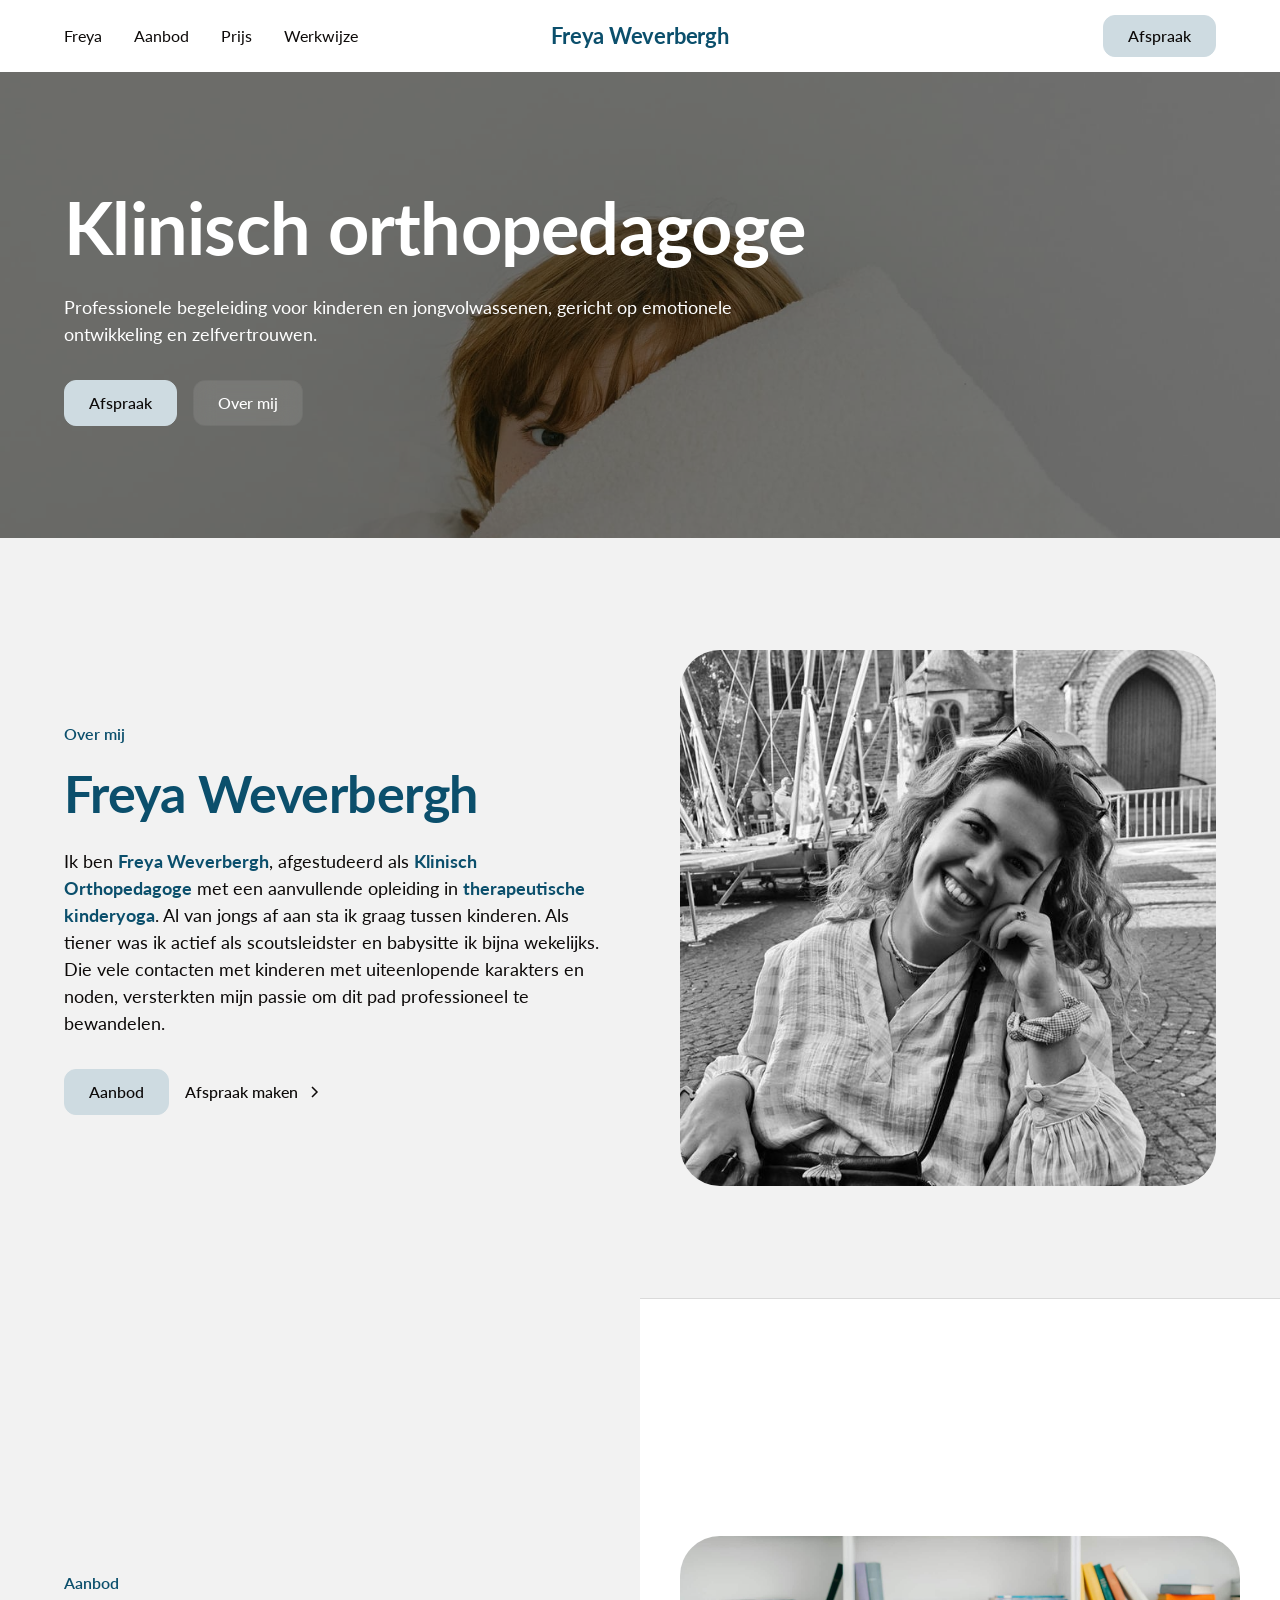
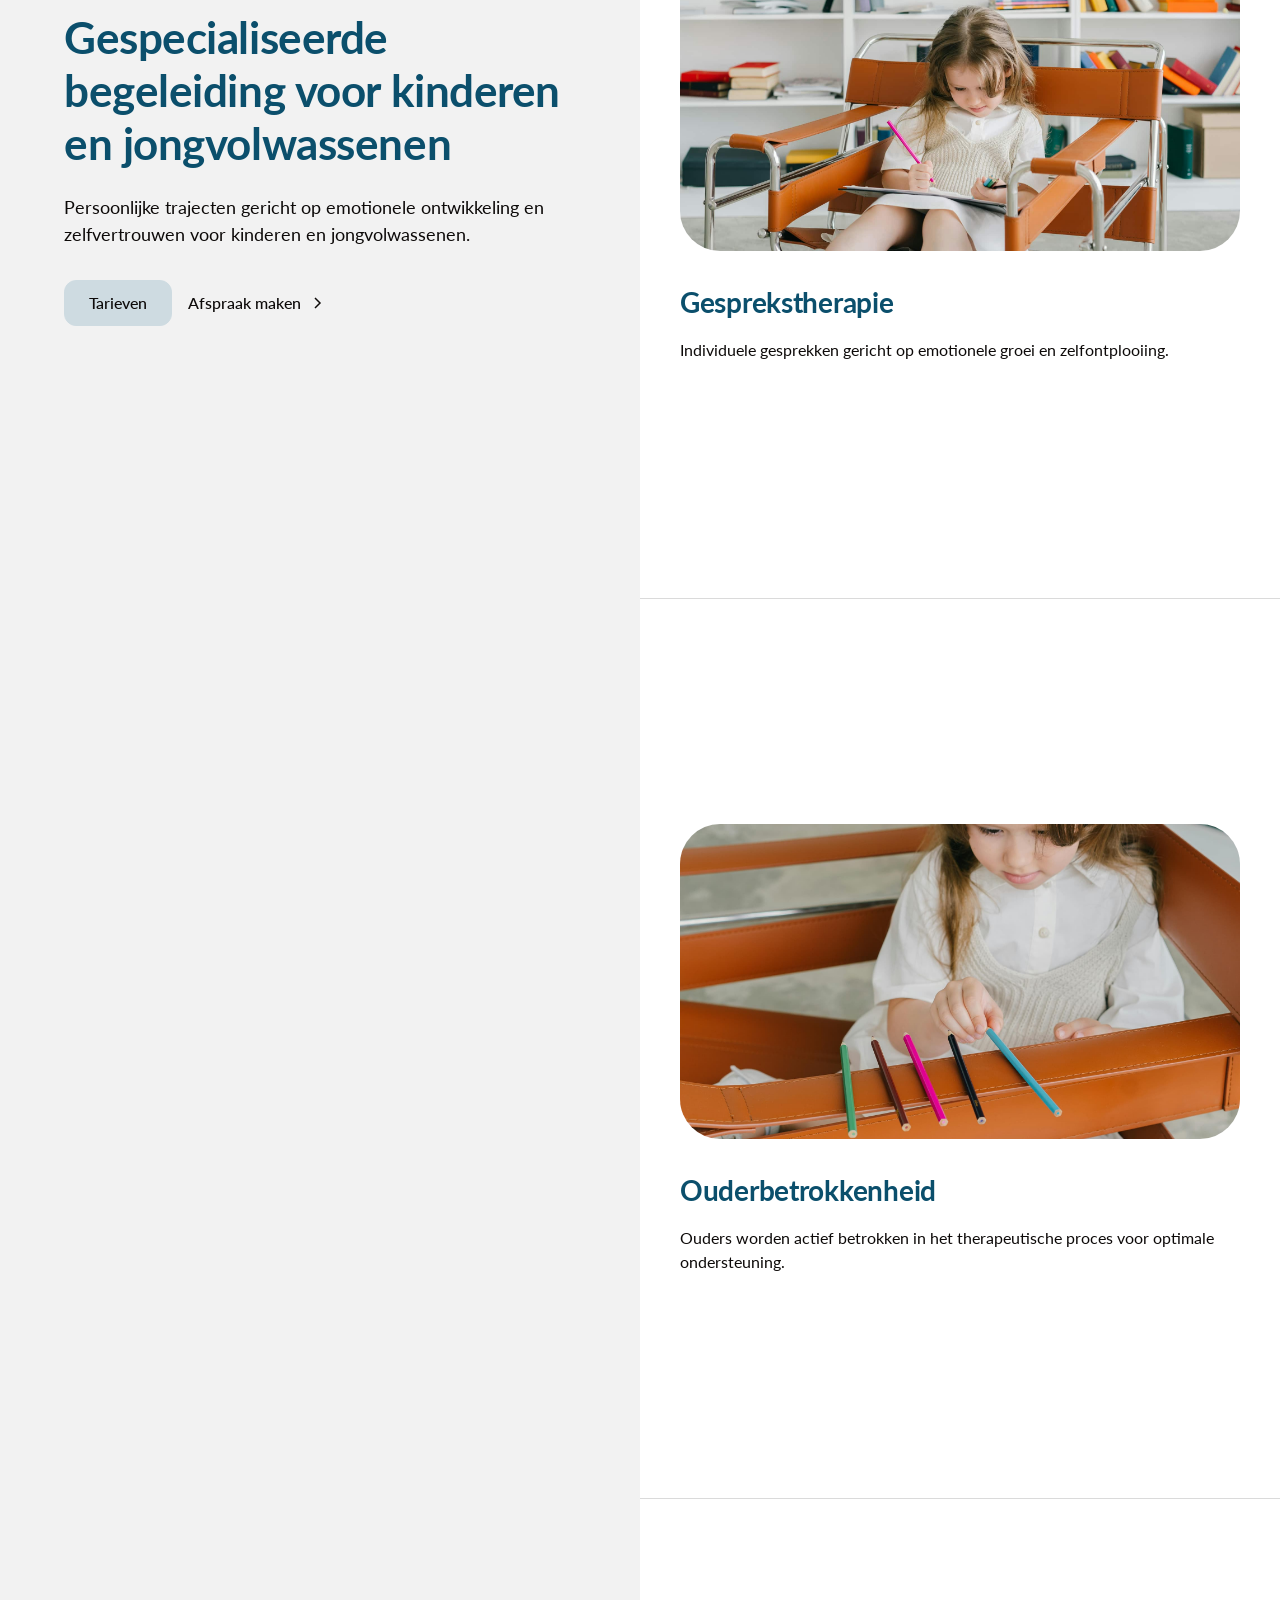
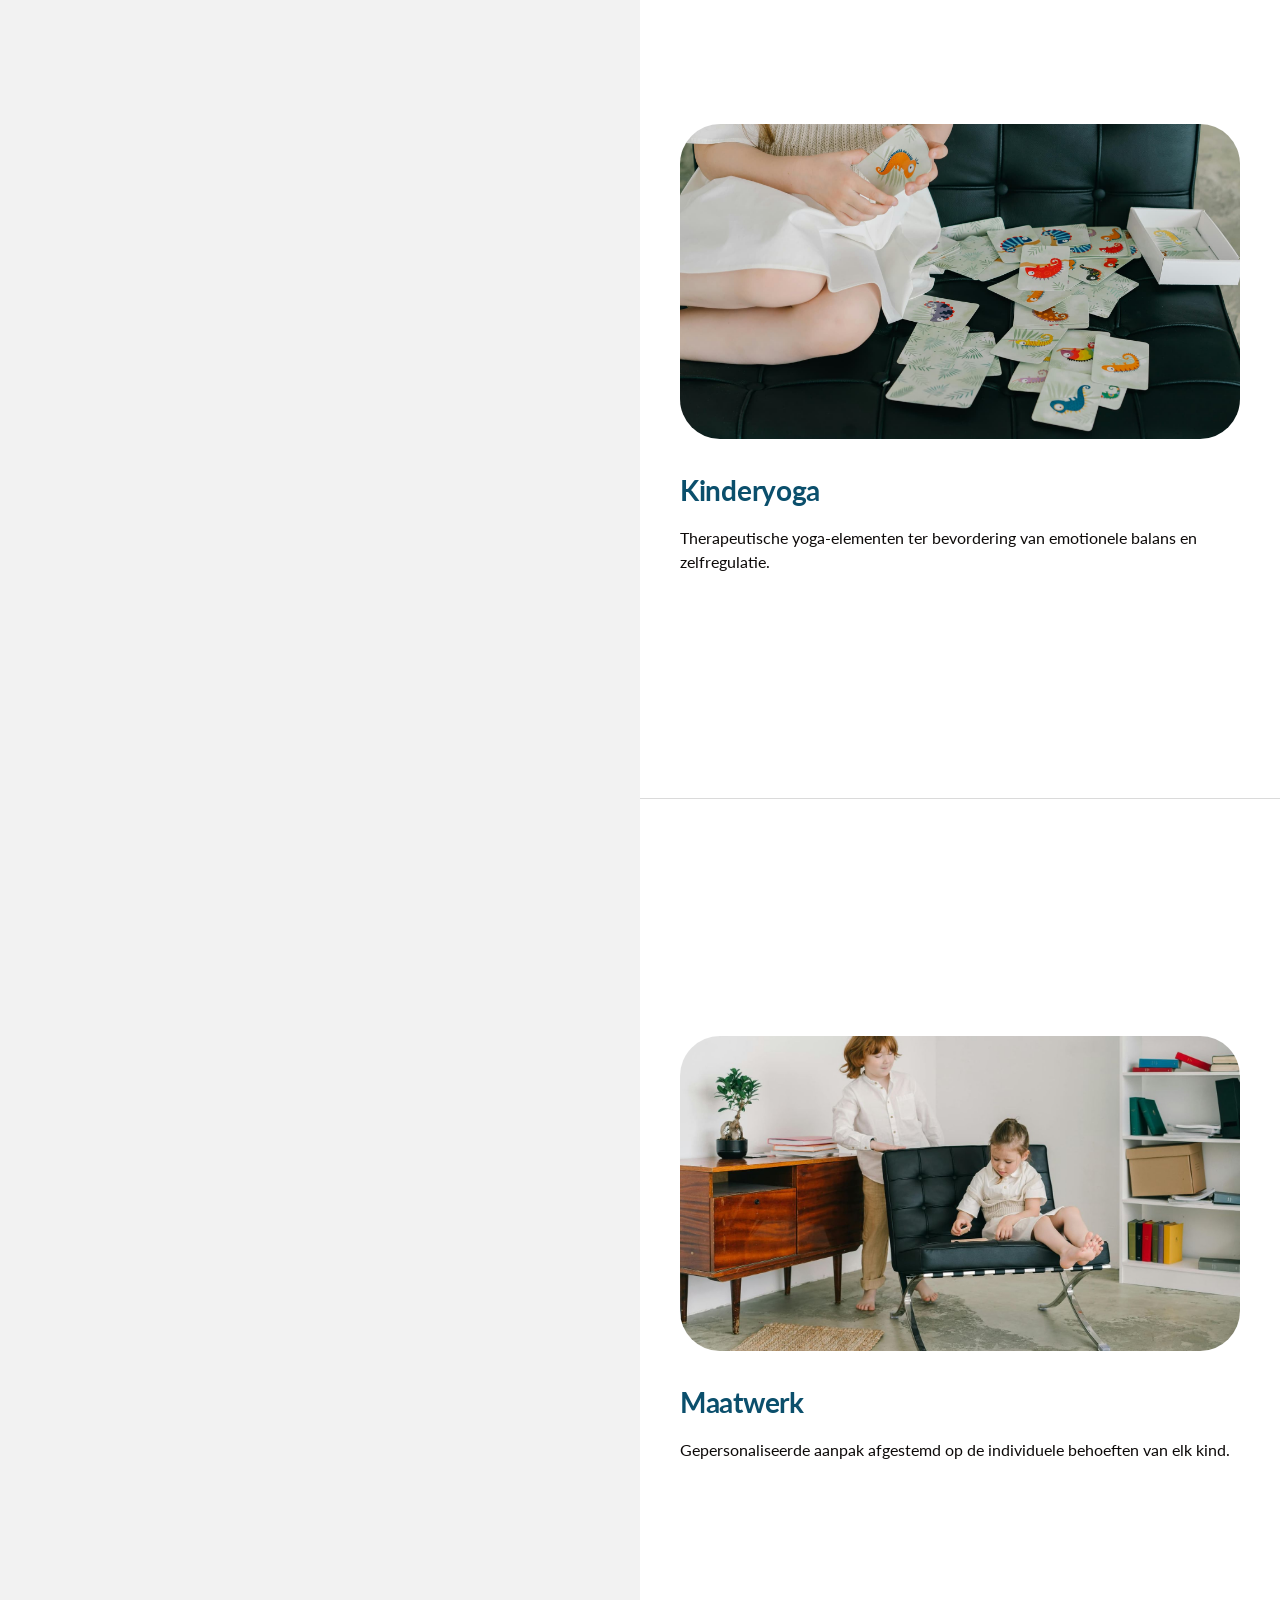
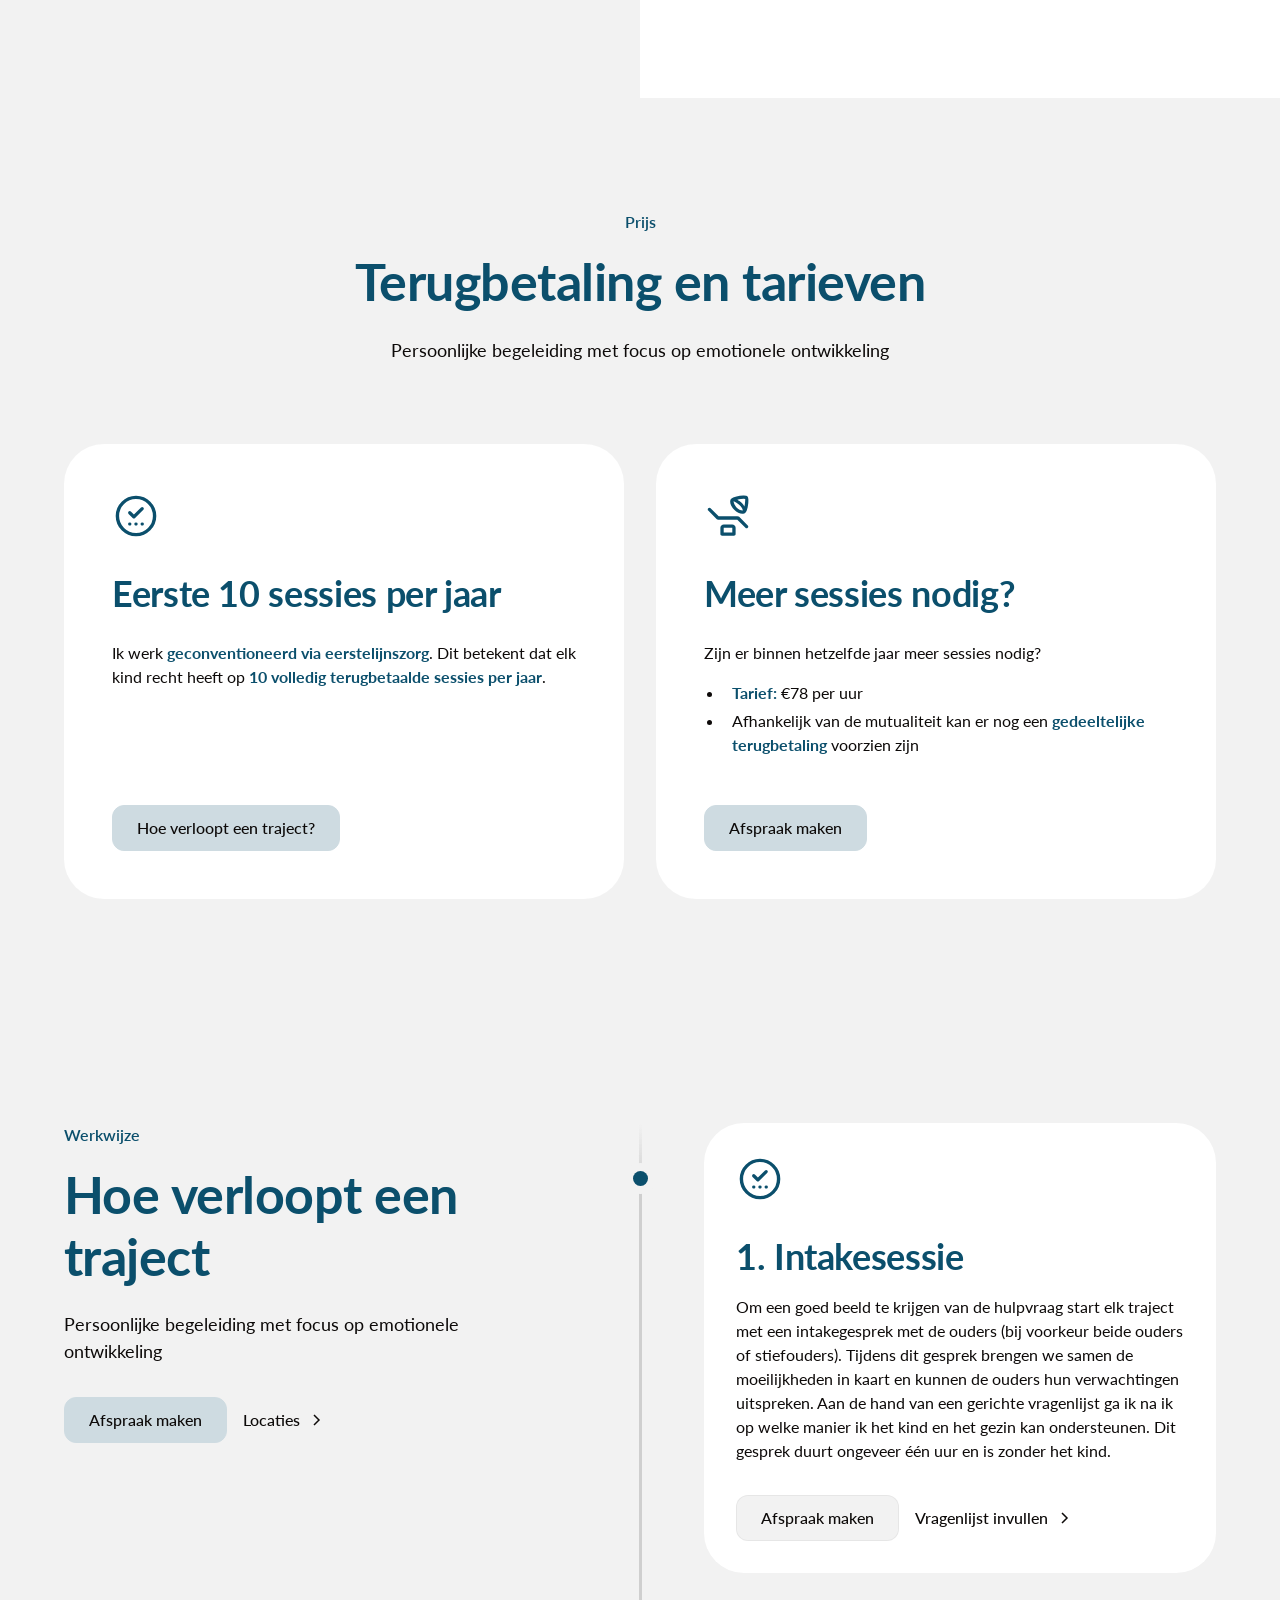
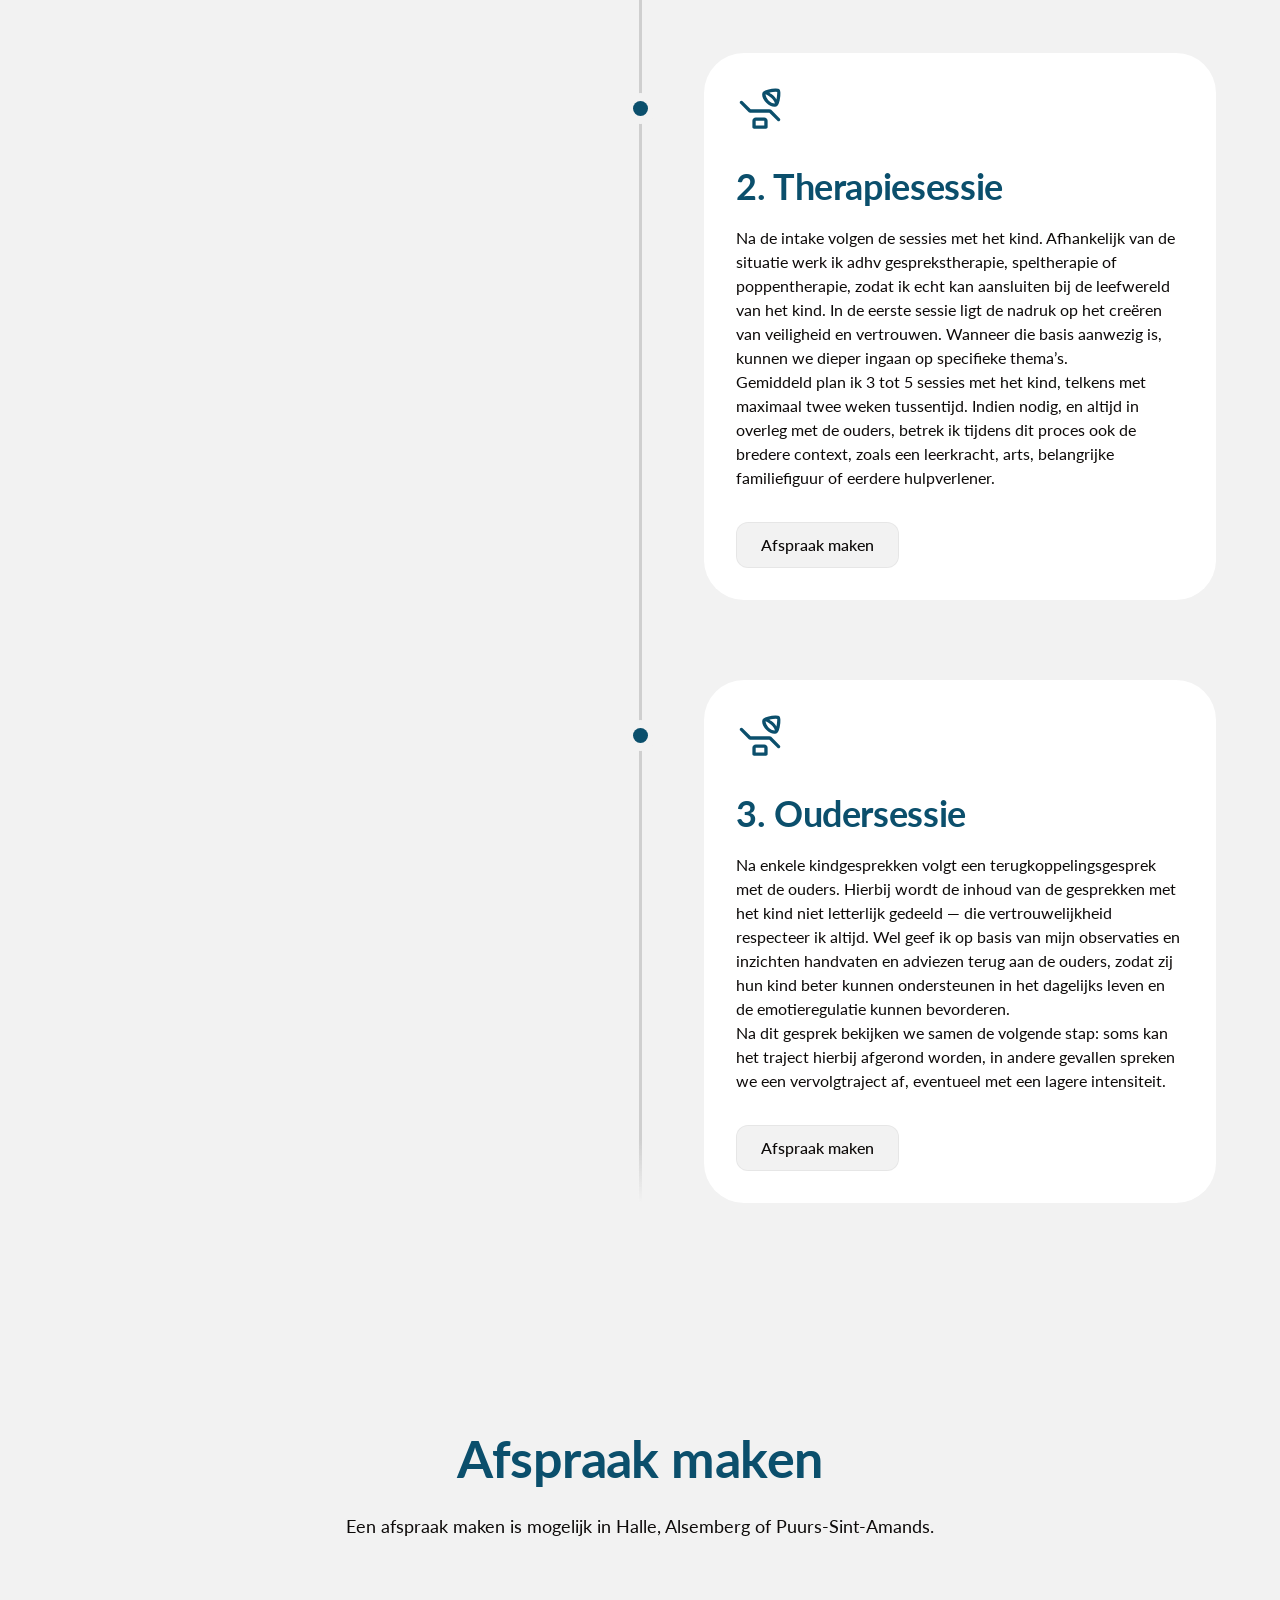
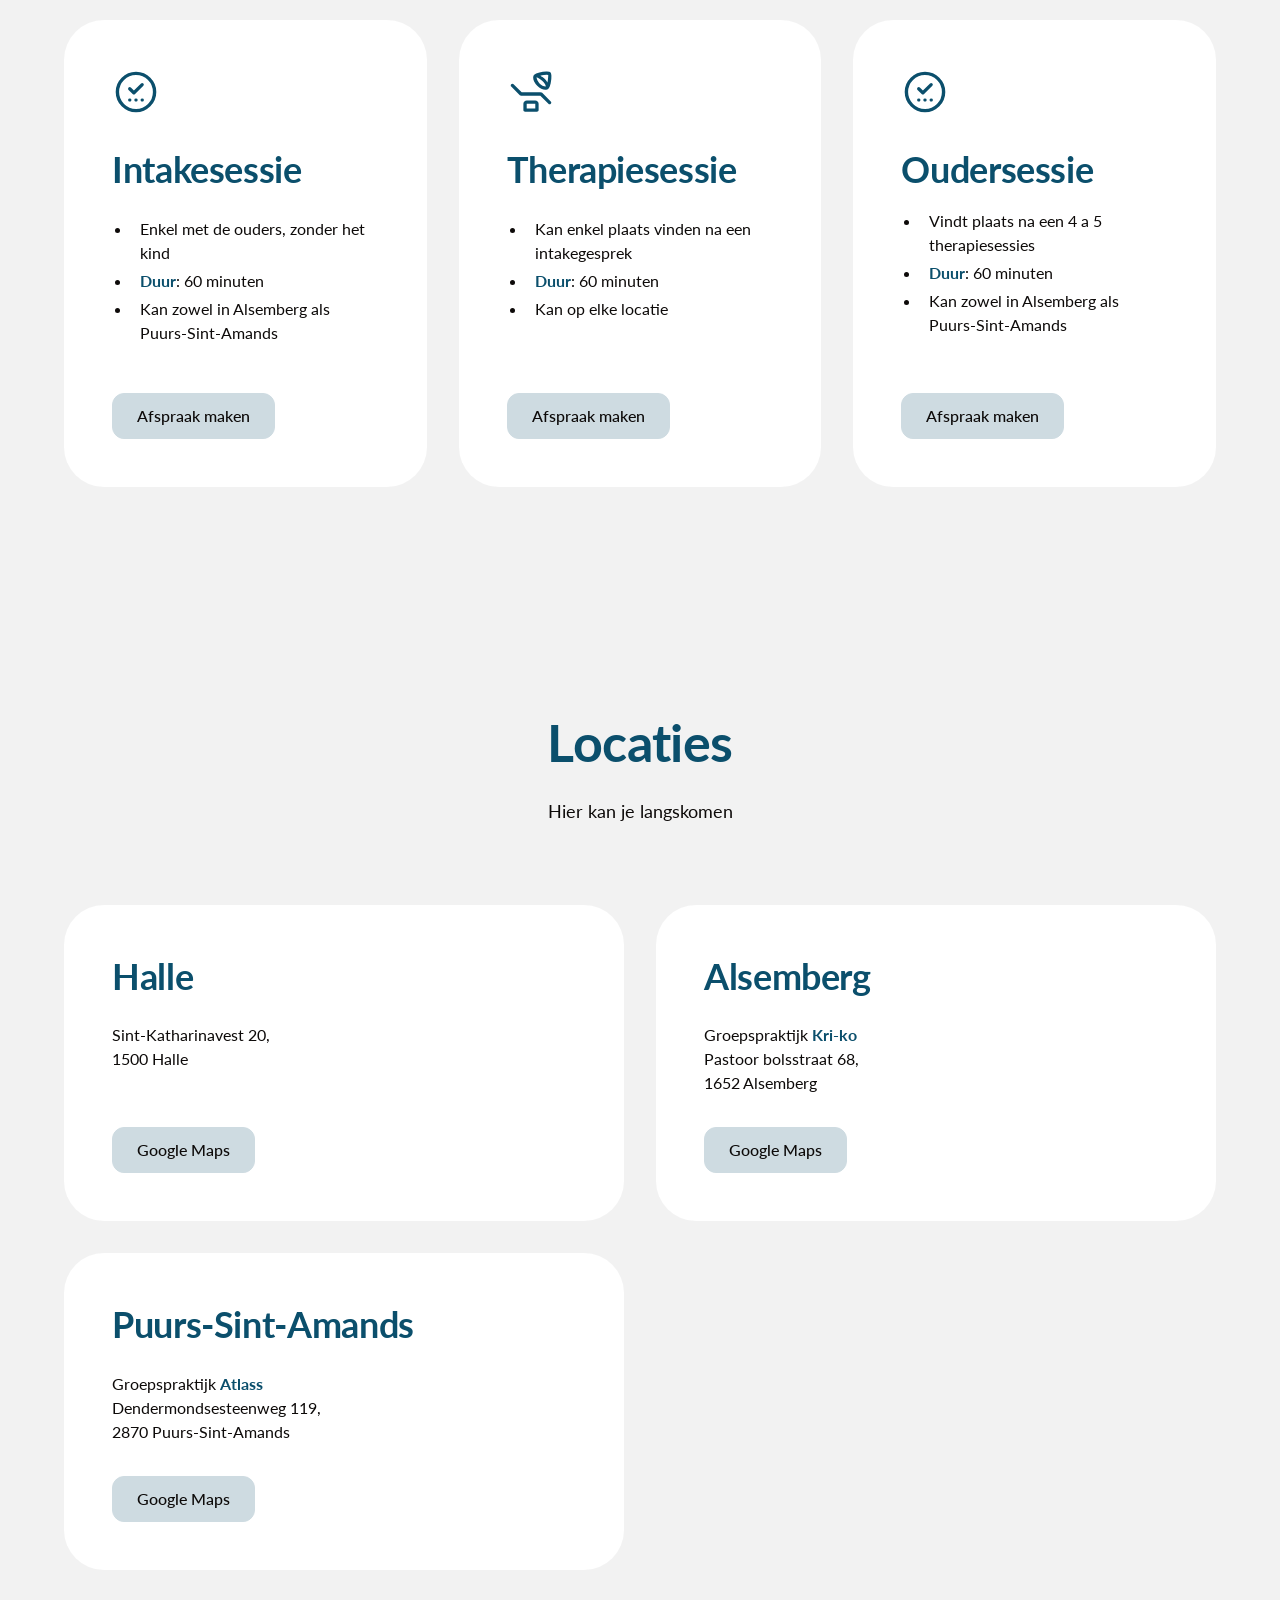
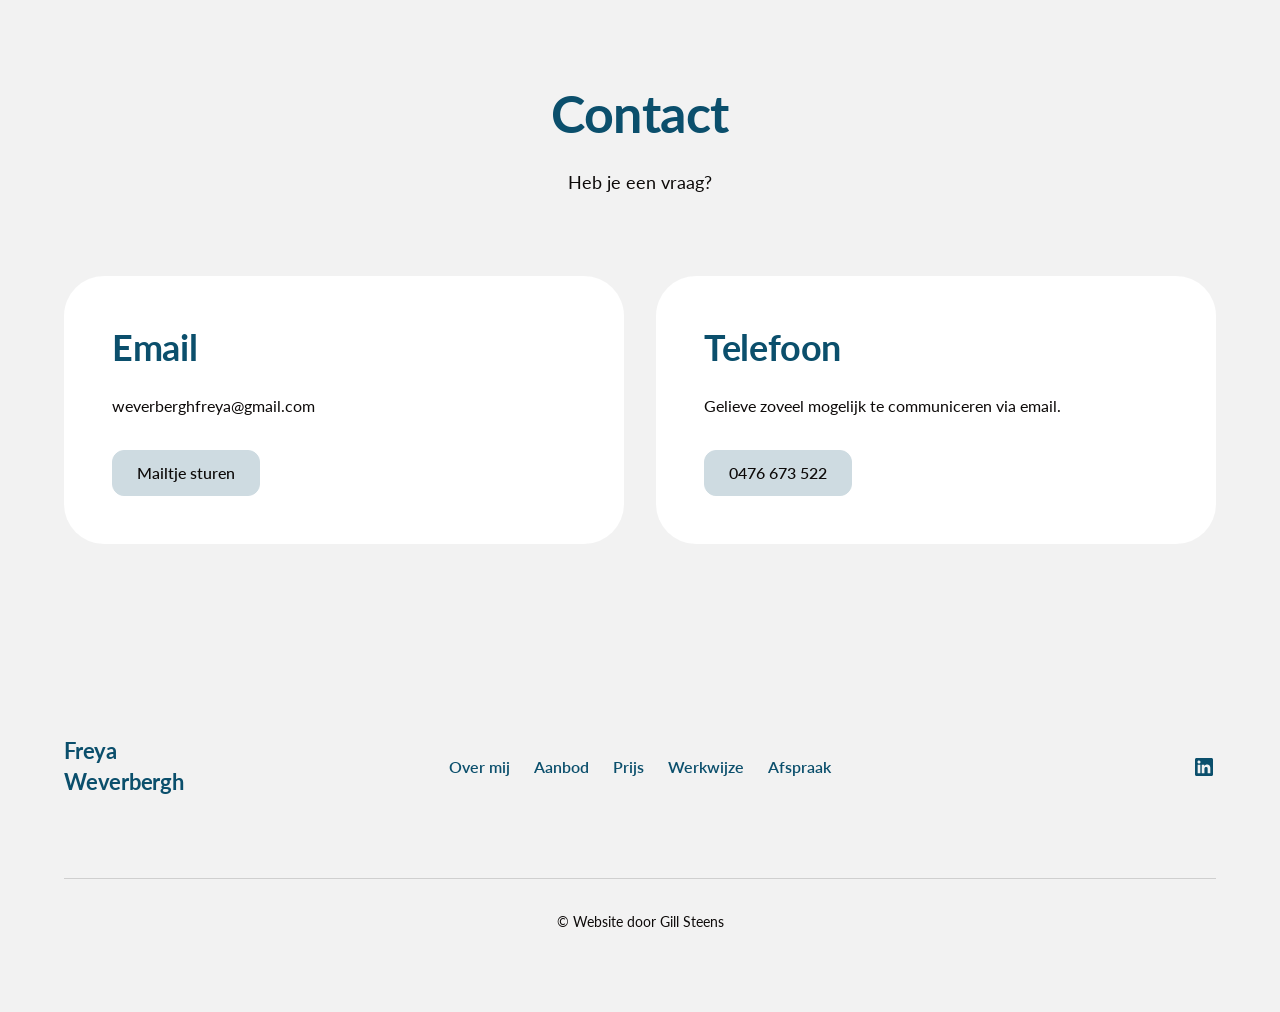
==== index.html @ c6a82dbf "Add static mirror of the published Webflow site Self-contained copy of www.freyawb.be (homepage + 40" ====
<!DOCTYPE html><!-- This site was created in Webflow. https://webflow.com --><!-- Last Published: Tue Sep 01 2026 07:56:10 GMT+0000 (Coordinated Universal Time) --><html data-wf-domain="www.freyawb.be" data-wf-page="68d631d4217c641451b61ed2" data-wf-site="68d631d2217c641451b61e69"><head><meta charset="utf-8"/><title>Klinisch orthopedagoge Freya Weverbergh</title><meta content="Professionele begeleiding voor kinderen tussen 6 en 15 jaar, gericht op emotionele ontwikkeling en zelfvertrouwen." name="description"/><meta content="Klinisch orthopedagoge Freya Weverbergh" property="og:title"/><meta content="Professionele begeleiding voor kinderen tussen 6 en 15 jaar, gericht op emotionele ontwikkeling en zelfvertrouwen." property="og:description"/><meta content="https://www.freyawb.be/assets/images/68d6346d1d39636f24b72f2d_relume-412657.jpeg" property="og:image"/><meta content="Klinisch orthopedagoge Freya Weverbergh" name="twitter:title"/><meta content="Professionele begeleiding voor kinderen tussen 6 en 15 jaar, gericht op emotionele ontwikkeling en zelfvertrouwen." name="twitter:description"/><meta property="og:type" content="website"/><meta content="summary_large_image" name="twitter:card"/><meta content="width=device-width, initial-scale=1" name="viewport"/><meta content="Webflow" name="generator"/><link href="/assets/css/freyawb.webflow.shared.0365b803b.css" rel="stylesheet" type="text/css"/><link href="https://fonts.googleapis.com" rel="preconnect"/><link href="https://fonts.gstatic.com" rel="preconnect" crossorigin="anonymous"/><script src="/assets/js/webfont.js" type="text/javascript"></script><script type="text/javascript">WebFont.load({  google: {    families: ["Lato:100,100italic,300,300italic,400,400italic,700,700italic,900,900italic"]  }});</script><script type="text/javascript">!function(o,c){var n=c.documentElement,t=" w-mod-";n.className+=t+"js",("ontouchstart"in o||o.DocumentTouch&&c instanceof DocumentTouch)&&(n.className+=t+"touch")}(window,document);</script><link href="/assets/images/68e50431edcc33cc30e01dbe_fw-favicon.png" rel="shortcut icon" type="image/x-icon"/><link href="/assets/images/68e504355d2ef349e08ec151_fw-webclip.png" rel="apple-touch-icon"/><!-- Keep this css code to improve the font quality-->
<style>
  * {
  -webkit-font-smoothing: antialiased;
  -moz-osx-font-smoothing: grayscale;
  -o-font-smoothing: antialiased;
}
</style></head><body><div id="top" class="page-wrapper"><div class="global-styles"><div class="style-overrides w-embed"><style>

/* Ensure all elements inherit the color from its parent */
a,
.w-input,
.w-select,
.w-tab-link,
.w-nav-link,
.w-nav-brand,
.w-dropdown-btn,
.w-dropdown-toggle,
.w-slider-arrow-left,
.w-slider-arrow-right,
.w-dropdown-link {
  color: inherit;
  text-decoration: inherit;
  font-size: inherit;
}

/* Focus state style for keyboard navigation for the focusable elements */
*[tabindex]:focus-visible,
  input[type="file"]:focus-visible {
   outline: 0.125rem solid #4d65ff;
   outline-offset: 0.125rem;
}

/* Get rid of top margin on first element in any rich text element */
.w-richtext > :not(div):first-child, .w-richtext > div:first-child > :first-child {
  margin-top: 0 !important;
}

/* Get rid of bottom margin on last element in any rich text element */
.w-richtext>:last-child, .w-richtext ol li:last-child, .w-richtext ul li:last-child {
	margin-bottom: 0 !important;
}

/* Prevent all click and hover interaction with an element */
.pointer-events-off {
	pointer-events: none;
}

/* Enables all click and hover interaction with an element */
.pointer-events-on {
  pointer-events: auto;
}

/* Create a class of .div-square which maintains a 1:1 dimension of a div */
.div-square::after {
	content: "";
	display: block;
	padding-bottom: 100%;
}

/* Make sure containers never lose their center alignment */
.container-medium,.container-small, .container-large {
	margin-right: auto !important;
  margin-left: auto !important;
}


/* Apply "..." after 3 lines of text */
.text-style-3lines {
	display: -webkit-box;
	overflow: hidden;
	-webkit-line-clamp: 3;
	-webkit-box-orient: vertical;
}

/* Apply "..." after 2 lines of text */
.text-style-2lines {
	display: -webkit-box;
	overflow: hidden;
	-webkit-line-clamp: 2;
	-webkit-box-orient: vertical;
}

/* Adds inline flex display */
.display-inlineflex {
  display: inline-flex;
}

/* These classes are never overwritten */
.hide {
  display: none !important;
}

/* Remove default Webflow chevron from form select */
select{
  -webkit-appearance:none;
}


@media screen and (max-width: 991px) {
    .hide, .hide-tablet {
        display: none !important;
    }
}
  @media screen and (max-width: 767px) {
    .hide-mobile-landscape{
      display: none !important;
    }
}
  @media screen and (max-width: 479px) {
    .hide-mobile{
      display: none !important;
    }
}
 
.margin-0 {
  margin: 0rem !important;
}
  
.padding-0 {
  padding: 0rem !important;
}

.spacing-clean {
padding: 0rem !important;
margin: 0rem !important;
}

.margin-top {
  margin-right: 0rem !important;
  margin-bottom: 0rem !important;
  margin-left: 0rem !important;
}

.padding-top {
  padding-right: 0rem !important;
  padding-bottom: 0rem !important;
  padding-left: 0rem !important;
}
  
.margin-right {
  margin-top: 0rem !important;
  margin-bottom: 0rem !important;
  margin-left: 0rem !important;
}

.padding-right {
  padding-top: 0rem !important;
  padding-bottom: 0rem !important;
  padding-left: 0rem !important;
}

.margin-bottom {
  margin-top: 0rem !important;
  margin-right: 0rem !important;
  margin-left: 0rem !important;
}

.padding-bottom {
  padding-top: 0rem !important;
  padding-right: 0rem !important;
  padding-left: 0rem !important;
}

.margin-left {
  margin-top: 0rem !important;
  margin-right: 0rem !important;
  margin-bottom: 0rem !important;
}
  
.padding-left {
  padding-top: 0rem !important;
  padding-right: 0rem !important;
  padding-bottom: 0rem !important;
}
  
.margin-horizontal {
  margin-top: 0rem !important;
  margin-bottom: 0rem !important;
}

.padding-horizontal {
  padding-top: 0rem !important;
  padding-bottom: 0rem !important;
}

.margin-vertical {
  margin-right: 0rem !important;
  margin-left: 0rem !important;
}
  
.padding-vertical {
  padding-right: 0rem !important;
  padding-left: 0rem !important;
}

/* Apply "..." at 100% width */
.truncate-width { 
		width: 100%; 
    white-space: nowrap; 
    overflow: hidden; 
    text-overflow: ellipsis; 
}
/* Removes native scrollbar */
.no-scrollbar {
    -ms-overflow-style: none;
    overflow: -moz-scrollbars-none; 
}

.no-scrollbar::-webkit-scrollbar {
    display: none;
}
</style></div><div class="fonts w-embed"><style>@import url('https://fonts.googleapis.com/css?family=Lato:700')</style>
<style>@import url('https://fonts.googleapis.com/css?family=Lato:400')</style></div><div class="color-schemes w-embed"><style>
.color-scheme-1 {}

  .color-scheme-2 {
    --color-scheme-1--text: var(--color-scheme-2--text);
    --color-scheme-1--background: var(--color-scheme-2--background);
    --color-scheme-1--foreground: var(--color-scheme-2--foreground);
    --color-scheme-1--border: var(--color-scheme-2--border);
    --color-scheme-1--accent: var(--color-scheme-2--accent);
  }


  .color-scheme-3 {
    --color-scheme-1--text: var(--color-scheme-3--text);
    --color-scheme-1--background: var(--color-scheme-3--background);
    --color-scheme-1--foreground: var(--color-scheme-3--foreground);
    --color-scheme-1--border: var(--color-scheme-3--border);
    --color-scheme-1--accent: var(--color-scheme-3--accent);
  }

  

.w-slider-dot {
  background-color: var(--color-scheme-1--text);
  opacity: 0.20;
}

.w-slider-dot.w-active {
  background-color: var(--color-scheme-1--text);
  opacity: 1;
}

/* Override .w-slider-nav-invert styles */
.w-slider-nav-invert .w-slider-dot {
  background-color: var(--color-scheme-1--text) !important;
  opacity: 0.20 !important;
}

.w-slider-nav-invert .w-slider-dot.w-active {
  background-color: var(--color-scheme-1--text) !important;
  opacity: 1 !important;
}

</style></div></div><div data-animation="over-left" class="navbar3_component w-nav" data-easing2="ease" fs-scrolldisable-element="smart-nav" data-easing="ease" data-collapse="medium" data-w-id="600f0893-5a95-6252-2803-40a2803313f4" role="banner" data-duration="400"><div class="navbar3_container"><div class="navbar3_menu-button w-nav-button"><div class="menu-icon3"><div class="menu-icon3_line-top"></div><div class="menu-icon3_line-middle"></div><div class="menu-icon3_line-bottom"></div></div></div><nav role="navigation" class="navbar3_menu w-nav-menu"><a href="#" class="navbar3_logo-link-menu w-nav-brand"><div class="heading-style-h6">Freya Weverbergh</div></a><a href="#freya" class="navbar3_link w-nav-link">Freya</a><a href="#aanbod" class="navbar3_link w-nav-link">Aanbod</a><a href="#prijs" class="navbar3_link w-nav-link">Prijs</a><a href="#werkwijze" class="navbar3_link w-nav-link">Werkwijze</a><a href="#afspraak" class="navbar3_tablet-menu-button w-button">Afspraak maken</a></nav><a href="#top" class="navbar3_logo-link w-nav-brand"><h1 class="heading-style-h6">Freya Weverbergh</h1></a><a id="w-node-_600f0893-5a95-6252-2803-40a280331412-51b61ed2" href="#afspraak" class="button is-navbar3-button w-button">Afspraak</a><div style="opacity:0" class="navbar3_menu-background"></div></div></div><main class="main-wrapper"><header class="section_header50 text-color-white"><div class="padding-global"><div class="container-large"><div class="padding-section-large"><div class="header50_component"><div class="max-width-large"><div class="margin-bottom margin-small"><h1 class="heading-style-h1">Klinisch orthopedagoge</h1></div><p class="text-size-medium">Professionele begeleiding voor kinderen en jongvolwassenen, gericht op emotionele ontwikkeling en zelfvertrouwen.</p><div class="margin-top margin-medium"><div class="button-group"><a href="#afspraak" class="button w-button">Afspraak</a><a href="#freya" class="button is-secondary is-alternate w-button">Over mij</a></div></div></div></div></div></div></div><div class="header50_background-image-wrapper"><div class="image-overlay-layer"></div><img sizes="(max-width: 2000px) 100vw, 2000px" srcset="/assets/images/68d6346a5053e20c4ff2f592_relume-412656-p-500.jpeg 500w, /assets/images/68d6346a5053e20c4ff2f592_relume-412656-p-800.jpeg 800w, /assets/images/68d6346a5053e20c4ff2f592_relume-412656-p-1080.jpeg 1080w, /assets/images/68d6346a5053e20c4ff2f592_relume-412656.jpeg 2000w" alt="" src="/assets/images/68d6346a5053e20c4ff2f592_relume-412656.jpeg" loading="eager" class="header50_background-image"/></div></header><section id="freya" class="section_layout16 color-scheme-2"><div class="padding-global"><div class="container-large"><div class="padding-section-large"><div class="layout16_component"><div class="w-layout-grid layout16_content"><div class="layout16_content-left"><div class="margin-bottom margin-xsmall"><div class="text-style-tagline">Over mij</div></div><div class="margin-bottom margin-small"><h2 class="heading-style-h2">Freya Weverbergh</h2></div><p class="text-size-medium">Ik ben <strong>Freya Weverbergh</strong>, afgestudeerd als <strong>Klinisch Orthopedagoge</strong> met een aanvullende opleiding in <strong>therapeutische kinderyoga</strong>. Al van jongs af aan sta ik graag tussen kinderen. Als tiener was ik actief als scoutsleidster en babysitte ik bijna wekelijks. Die vele contacten met kinderen met uiteenlopende karakters en noden, versterkten mijn passie om dit pad professioneel te bewandelen.</p><div class="margin-top margin-medium"><div class="button-group"><a href="#aanbod" class="button w-button">Aanbod</a><a href="#afspraak" class="button is-link is-icon w-inline-block"><div>Afspraak maken</div><div class="icon-embed-xxsmall w-embed"><svg width="16" height="16" viewBox="0 0 16 16" fill="none" xmlns="http://www.w3.org/2000/svg">
<path d="M6 3L11 8L6 13" stroke="CurrentColor" stroke-width="1.5"/>
</svg></div></a></div></div></div><div class="layout16_image-wrapper"><img sizes="(max-width: 479px) 48vw, (max-width: 2565px) 49vw, 1257px" srcset="/assets/images/68d6346e53fb2e3625fa277e_relume-412648-p-500.jpeg 500w, /assets/images/68d6346e53fb2e3625fa277e_relume-412648-p-800.jpeg 800w, /assets/images/68d6346e53fb2e3625fa277e_relume-412648-p-1080.jpeg 1080w, /assets/images/68d6346e53fb2e3625fa277e_relume-412648.jpeg 1257w" alt="" src="/assets/images/68d6346e53fb2e3625fa277e_relume-412648.jpeg" loading="eager" class="layout16_image"/></div></div></div></div></div></div></section><section id="aanbod" class="section_layout419 color-scheme-2 z-index-2"><div class="layout419_component"><div id="w-node-e9af3c99-90e8-25e9-d312-8c08c0e27615-51b61ed2" class="layout419_content-left"><div class="margin-bottom margin-xsmall"><div class="text-style-tagline">Aanbod</div></div><div class="margin-bottom margin-small"><h2 class="heading-style-h3">Gespecialiseerde begeleiding voor kinderen en jongvolwassenen</h2></div><p class="text-size-medium">Persoonlijke trajecten gericht op emotionele ontwikkeling en zelfvertrouwen voor kinderen en jongvolwassenen.</p><div class="margin-top margin-medium"><div class="button-group"><a href="#prijs" class="button w-button">Tarieven</a><a href="#afspraak" class="button is-link is-icon w-inline-block"><div>Afspraak maken</div><div class="icon-embed-xxsmall w-embed"><svg width="16" height="16" viewBox="0 0 16 16" fill="none" xmlns="http://www.w3.org/2000/svg">
<path d="M6 3L11 8L6 13" stroke="CurrentColor" stroke-width="1.5"/>
</svg></div></a></div></div></div><div class="layout419_content-right"><div class="layout419_card is-first"><div class="layout419_card-content"><div class="margin-bottom margin-medium"><div class="layout419_image-wrapper"><img sizes="(max-width: 2000px) 100vw, 2000px" srcset="/assets/images/68d6346d1d39636f24b72f2d_relume-412657-p-500.jpeg 500w, /assets/images/68d6346d1d39636f24b72f2d_relume-412657-p-800.jpeg 800w, /assets/images/68d6346d1d39636f24b72f2d_relume-412657-p-1080.jpeg 1080w, /assets/images/68d6346d1d39636f24b72f2d_relume-412657.jpeg 2000w" alt="" src="/assets/images/68d6346d1d39636f24b72f2d_relume-412657.jpeg" loading="eager" class="layout419_image"/></div></div><div class="margin-bottom margin-xsmall"><h3 class="heading-style-h5">Gesprekstherapie</h3></div><p>Individuele gesprekken gericht op emotionele groei en zelfontplooiing.</p></div></div><div class="layout419_card"><div class="layout419_card-content"><div class="margin-bottom margin-medium"><div class="layout419_image-wrapper"><img sizes="(max-width: 2000px) 100vw, 2000px" srcset="/assets/images/68d6346debaa2359757ad53d_relume-412658-p-500.jpeg 500w, /assets/images/68d6346debaa2359757ad53d_relume-412658-p-800.jpeg 800w, /assets/images/68d6346debaa2359757ad53d_relume-412658-p-1080.jpeg 1080w, /assets/images/68d6346debaa2359757ad53d_relume-412658.jpeg 2000w" alt="" src="/assets/images/68d6346debaa2359757ad53d_relume-412658.jpeg" loading="eager" class="layout419_image"/></div></div><div class="margin-bottom margin-xsmall"><h3 class="heading-style-h5">Ouderbetrokkenheid</h3></div><p>Ouders worden actief betrokken in het therapeutische proces voor optimale ondersteuning.</p></div></div><div class="layout419_card"><div class="layout419_card-content"><div class="margin-bottom margin-medium"><div class="layout419_image-wrapper"><img sizes="(max-width: 2000px) 100vw, 2000px" srcset="/assets/images/68d6346b082af00793d167b2_relume-412659-p-500.jpeg 500w, /assets/images/68d6346b082af00793d167b2_relume-412659-p-800.jpeg 800w, /assets/images/68d6346b082af00793d167b2_relume-412659-p-1080.jpeg 1080w, /assets/images/68d6346b082af00793d167b2_relume-412659.jpeg 2000w" alt="" src="/assets/images/68d6346b082af00793d167b2_relume-412659.jpeg" loading="eager" class="layout419_image"/></div></div><div class="margin-bottom margin-xsmall"><h3 class="heading-style-h5">Kinderyoga</h3></div><p>Therapeutische yoga-elementen ter bevordering van emotionele balans en zelfregulatie.</p></div></div><div class="layout419_card"><div class="layout419_card-content"><div class="margin-bottom margin-medium"><div class="layout419_image-wrapper"><img sizes="(max-width: 2000px) 100vw, 2000px" srcset="/assets/images/68d6346c13b979ae6166bc93_relume-412660-p-500.jpeg 500w, /assets/images/68d6346c13b979ae6166bc93_relume-412660-p-800.jpeg 800w, /assets/images/68d6346c13b979ae6166bc93_relume-412660-p-1080.jpeg 1080w, /assets/images/68d6346c13b979ae6166bc93_relume-412660-p-1600.jpeg 1600w, /assets/images/68d6346c13b979ae6166bc93_relume-412660.jpeg 2000w" alt="" src="/assets/images/68d6346c13b979ae6166bc93_relume-412660.jpeg" loading="eager" class="layout419_image"/></div></div><div class="margin-bottom margin-xsmall"><h3 class="heading-style-h5">Maatwerk</h3></div><p>Gepersonaliseerde aanpak afgestemd op de individuele behoeften van elk kind.</p></div></div></div></div></section><section id="prijs" class="section_layout364 color-scheme-2"><div class="padding-global"><div class="container-large"><div class="padding-section-large"><div class="layout364_component"><div class="margin-bottom margin-xxlarge"><div class="text-align-center"><div class="max-width-large align-center"><div class="margin-bottom margin-xsmall"><div class="text-style-tagline">Prijs</div></div><div class="margin-bottom margin-small"><h2 class="heading-style-h2">Terugbetaling en tarieven</h2></div><p class="text-size-medium">Persoonlijke begeleiding met focus op emotionele ontwikkeling</p></div></div></div><div class="w-layout-grid layout364_grid-list"><div class="w-layout-grid layout364_row"><div class="layout364_card"><div class="layout364_card-content"><div class="layout364_card-content-top"><div class="margin-bottom margin-small"><div class="layout364_item-icon-wrapper"><div class="icon-1x1-medium text-color-blue w-embed"><svg xmlns="http://www.w3.org/2000/svg" width="100%" height="100%" viewBox="0 -960 960 960"><path fill="currentColor" d="M355.63-287.61q13.62 0 22.8-9.44 9.18-9.44 9.18-23.17 0-13.74-9.39-22.95-9.39-9.22-23.06-9.22-13.66 0-22.88 9.44-9.21 9.44-9.21 23.17 0 13.74 9.42 22.95 9.43 9.22 23.14 9.22Zm124.59 0q13.74 0 22.95-9.44 9.22-9.44 9.22-23.17 0-13.74-9.44-22.95-9.44-9.22-23.17-9.22-13.74 0-22.95 9.44-9.22 9.44-9.22 23.17 0 13.74 9.44 22.95 9.44 9.22 23.17 9.22Zm124.74 0q13.61 0 22.79-9.44t9.18-23.17q0-13.74-9.39-22.95-9.39-9.22-23.05-9.22t-22.88 9.44q-9.22 9.44-9.22 23.17 0 13.74 9.43 22.95 9.42 9.22 23.14 9.22ZM438.24-507.85l-60.89-60.41q-9.44-9.72-22.42-9.72-12.97 0-22.69 9.71-9.72 9.7-10.22 23.17-.5 13.47 9.22 23.19l81.89 81.89q10.28 10.19 24.41 10.19t24.33-10.19l165.46-165.22q9.75-9.7 9.11-23.05-.64-13.34-10.25-23.06-9.62-9.72-22.65-9.72-13.04 0-22.8 9.72l-142.5 143.5ZM480.3-74.02q-84.2 0-158.04-31.88-73.84-31.88-129.16-87.2-55.32-55.32-87.2-129.2-31.88-73.88-31.88-158.17 0-84.28 31.88-158.2 31.88-73.91 87.16-128.74 55.28-54.84 129.18-86.82 73.9-31.99 158.21-31.99 84.3 0 158.25 31.97 73.94 31.97 128.75 86.77 54.82 54.8 86.79 128.88 31.98 74.08 31.98 158.33 0 84.24-31.99 158.07-31.98 73.84-86.82 128.95-54.83 55.1-128.87 87.17Q564.5-74.02 480.3-74.02Zm.2-68.13q140.54 0 238.95-98.75 98.4-98.76 98.4-239.6 0-140.54-98.22-238.95-98.21-98.4-239.75-98.4-140.16 0-238.95 98.22-98.78 98.21-98.78 239.75 0 140.16 98.75 238.95 98.76 98.78 239.6 98.78ZM480-480Z"/></svg></div></div></div><div class="margin-bottom margin-small"><h3 class="heading-style-h4">Eerste 10 sessies per jaar</h3></div><p>Ik werk <strong>geconventioneerd via eerstelijnszorg</strong>. Dit betekent dat elk kind recht heeft op <strong>10 volledig terugbetaalde sessies per jaar</strong>.</p></div><div class="margin-top margin-medium"><div class="button-group"><a href="#werkwijze" class="button w-button">Hoe verloopt een traject?</a></div></div></div></div><div class="layout364_card"><div class="layout364_card-content"><div class="layout364_card-content-top"><div class="margin-bottom margin-small"><div class="layout364_item-icon-wrapper"><div class="icon-1x1-medium text-color-blue w-embed"><svg xmlns="http://www.w3.org/2000/svg" width="100%" height="100%" viewBox="0 -960 960 960"><path fill="currentColor" d="M767.66-523.35q-38.49 0-81.96-21.62-43.48-21.62-81.21-60.15-37.49-38.54-59.22-81.93-21.73-43.39-21.73-80.41 0-17.89 5.24-32.68t15.65-25.39q26.07-26.56 104.85-46.06 78.79-19.5 149.5-17.21 25.44.76 44.1 5.61 18.66 4.85 27.13 13.32 7.75 7.74 12.08 24.39t5.91 40.81q3.8 70.95-15.08 152.28-18.88 81.32-45.15 107.59-10.32 10.22-26.34 15.84-16.03 5.61-33.77 5.61Zm40.36-148.02q7.76-31.04 11.72-68.37 3.96-37.34 5.04-82.72-46.8-1.89-85.73 1.99-38.92 3.88-72.72 13.64 22.28 13.53 42.54 28.71 20.26 15.19 38.06 30.38 21.38 19.52 36.47 38.42 15.1 18.91 24.62 37.95Zm-30.8 82.57q-5.2-30.77-22.22-57.09-17.02-26.33-52.07-57.61-35.28-31.28-62.34-48.8-27.07-17.53-49.83-23.48 2.72 31.52 19.62 66.2 16.9 34.69 40.42 58.21 29.05 29.28 58.97 44.3 29.93 15.03 67.45 18.27ZM666.46-406.89H295.15q-14 0-26.77-5.6t-22.21-14.79L84.61-588.61q-9.96-9.96-9.96-23.27 0-13.31 9.96-23.51 9.96-9.96 23.39-9.96t23.39 9.96l162.15 162.04h371.31q14 0 26.77 5.72t22.21 14.91l161.56 161.33q9.96 9.96 9.96 23.27 0 13.31-9.96 23.51-9.96 9.96-23.39 9.96t-23.39-9.96L666.46-406.89ZM361.91-85.46q-14.66 0-24.48-9.82t-9.82-24.48v-123.31q0-28.09 19.96-48.11t48.41-20.02h168.04q28.45 0 48.41 20.02 19.96 20.02 19.96 48.11v123.31q0 14.66-9.82 24.48t-24.24 9.82H361.91Zm32.16-66.45h171.86v-92.83H394.07v92.83Zm0 0v-92.83 92.83Z"/></svg></div></div></div><div class="margin-bottom margin-small"><h3 class="heading-style-h4">Meer sessies nodig?</h3></div><p>Zijn er binnen hetzelfde jaar meer sessies nodig?</p><ul role="list"><li><p><strong>Tarief:</strong> €78 per uur</p></li><li><p>Afhankelijk van de mutualiteit kan er nog een <strong>gedeeltelijke terugbetaling</strong> voorzien zijn</p></li></ul></div><div class="margin-top margin-medium"><div class="button-group"><a href="#afspraak" class="button w-button">Afspraak maken</a></div></div></div></div></div></div></div></div></div></div></section><section id="werkwijze" class="section_timeline2 color-scheme-2"><div class="component-instructions-delete hide"><div class="container-small"><div class="text-size-medium text-weight-bold">Instructions</div><div class="spacer-xxsmall"></div><div>To make this component work with other components you must:<br/></div><div class="spacer-xxsmall"></div><ol role="list" class="component-instructions-list"><li class="component-instructions-item">Add a background color to the <span class="rl-styleguide_label">section</span> div above ↑ this Timeline section. This is will help hide the progress line overflow.</li><li class="component-instructions-item">Add <span class="rl-styleguide_label">z-index-2</span> class to the <span class="rl-styleguide_label">section</span> div above ↑ this Timeline section. This will ensure the oveflowing progress line from the Timeline section below ↓ is hidden underneath it.</li></ol></div></div><div class="padding-global"><div class="container-large"><div class="padding-section-large"><div class="timeline2_component"><div class="w-layout-grid timeline2_content"><div class="timeline2_content-left"><div class="text-style-tagline">Werkwijze</div><div class="spacer-xsmall"></div><h2 class="heading-style-h2">Hoe verloopt een traject</h2><div class="spacer-small"></div><p class="text-size-medium">Persoonlijke begeleiding met focus op emotionele ontwikkeling</p><div class="spacer-medium"></div><div class="button-group"><a href="#afspraak" class="button w-button">Afspraak maken</a><a href="#locaties" class="button is-link is-icon w-inline-block"><div>Locaties</div><div class="icon-embed-xxsmall w-embed"><svg width="16" height="16" viewBox="0 0 16 16" fill="none" xmlns="http://www.w3.org/2000/svg">
<path d="M6 3L11 8L6 13" stroke="CurrentColor" stroke-width="1.5"/>
</svg></div></a></div></div><div id="w-node-bd3371e6-7965-2c93-a870-ea5be63c9a92-51b61ed2" class="timeline2_progress"><div class="timeline2_fade-overlay-top"></div><div class="timeline2_progress-line"></div><div class="timeline2_line"></div><div class="timeline2_fade-overlay-bottom"></div><div class="timeline2_progress-line-cover"></div></div><div class="timeline2_content-right"><div class="timeline2_row"><div class="timeline2_circle-wrapper"><div data-w-id="bd3371e6-7965-2c93-a870-ea5be63c9a9b" class="timeline2_circle"></div></div><div class="timeline2_item"><div class="margin-bottom margin-small"><div class="layout364_item-icon-wrapper"><div class="icon-1x1-medium text-color-blue w-embed"><svg xmlns="http://www.w3.org/2000/svg" width="100%" height="100%" viewBox="0 -960 960 960"><path fill="currentColor" d="M355.63-287.61q13.62 0 22.8-9.44 9.18-9.44 9.18-23.17 0-13.74-9.39-22.95-9.39-9.22-23.06-9.22-13.66 0-22.88 9.44-9.21 9.44-9.21 23.17 0 13.74 9.42 22.95 9.43 9.22 23.14 9.22Zm124.59 0q13.74 0 22.95-9.44 9.22-9.44 9.22-23.17 0-13.74-9.44-22.95-9.44-9.22-23.17-9.22-13.74 0-22.95 9.44-9.22 9.44-9.22 23.17 0 13.74 9.44 22.95 9.44 9.22 23.17 9.22Zm124.74 0q13.61 0 22.79-9.44t9.18-23.17q0-13.74-9.39-22.95-9.39-9.22-23.05-9.22t-22.88 9.44q-9.22 9.44-9.22 23.17 0 13.74 9.43 22.95 9.42 9.22 23.14 9.22ZM438.24-507.85l-60.89-60.41q-9.44-9.72-22.42-9.72-12.97 0-22.69 9.71-9.72 9.7-10.22 23.17-.5 13.47 9.22 23.19l81.89 81.89q10.28 10.19 24.41 10.19t24.33-10.19l165.46-165.22q9.75-9.7 9.11-23.05-.64-13.34-10.25-23.06-9.62-9.72-22.65-9.72-13.04 0-22.8 9.72l-142.5 143.5ZM480.3-74.02q-84.2 0-158.04-31.88-73.84-31.88-129.16-87.2-55.32-55.32-87.2-129.2-31.88-73.88-31.88-158.17 0-84.28 31.88-158.2 31.88-73.91 87.16-128.74 55.28-54.84 129.18-86.82 73.9-31.99 158.21-31.99 84.3 0 158.25 31.97 73.94 31.97 128.75 86.77 54.82 54.8 86.79 128.88 31.98 74.08 31.98 158.33 0 84.24-31.99 158.07-31.98 73.84-86.82 128.95-54.83 55.1-128.87 87.17Q564.5-74.02 480.3-74.02Zm.2-68.13q140.54 0 238.95-98.75 98.4-98.76 98.4-239.6 0-140.54-98.22-238.95-98.21-98.4-239.75-98.4-140.16 0-238.95 98.22-98.78 98.21-98.78 239.75 0 140.16 98.75 238.95 98.76 98.78 239.6 98.78ZM480-480Z"/></svg></div></div></div><h3 class="heading-style-h4">1. Intakesessie</h3><div class="spacer-xsmall"></div><p>Om een goed beeld te krijgen van de hulpvraag start elk traject met een intakegesprek met de ouders (bij voorkeur beide ouders of stiefouders). Tijdens dit gesprek brengen we samen de moeilijkheden in kaart en kunnen de ouders hun verwachtingen uitspreken. Aan de hand van een gerichte vragenlijst ga ik na ik op welke manier ik het kind en het gezin kan ondersteunen. Dit gesprek duurt ongeveer één uur en is zonder het kind.</p><div class="spacer-medium"></div><div class="button-group"><a href="https://bookings.crossuite.app/03dd6de7-f188-42cd-96b5-84eeb9bd9fca" target="_blank" class="button is-secondary w-button">Afspraak maken</a><a href="https://forms.gle/Q2gttmC18YoVg19i9" target="_blank" class="button is-link is-icon w-inline-block"><div>Vragenlijst invullen</div><div class="icon-embed-xxsmall w-embed"><svg width="16" height="16" viewBox="0 0 16 16" fill="none" xmlns="http://www.w3.org/2000/svg">
<path d="M6 3L11 8L6 13" stroke="CurrentColor" stroke-width="1.5"/>
</svg></div></a></div></div></div><div class="timeline2_row"><div class="timeline2_circle-wrapper"><div class="timeline2_circle"></div></div><div class="timeline2_item"><div class="margin-bottom margin-small"><div class="layout364_item-icon-wrapper"><div class="icon-1x1-medium text-color-blue w-embed"><svg xmlns="http://www.w3.org/2000/svg" width="100%" height="100%" viewBox="0 -960 960 960"><path fill="currentColor" d="M767.66-523.35q-38.49 0-81.96-21.62-43.48-21.62-81.21-60.15-37.49-38.54-59.22-81.93-21.73-43.39-21.73-80.41 0-17.89 5.24-32.68t15.65-25.39q26.07-26.56 104.85-46.06 78.79-19.5 149.5-17.21 25.44.76 44.1 5.61 18.66 4.85 27.13 13.32 7.75 7.74 12.08 24.39t5.91 40.81q3.8 70.95-15.08 152.28-18.88 81.32-45.15 107.59-10.32 10.22-26.34 15.84-16.03 5.61-33.77 5.61Zm40.36-148.02q7.76-31.04 11.72-68.37 3.96-37.34 5.04-82.72-46.8-1.89-85.73 1.99-38.92 3.88-72.72 13.64 22.28 13.53 42.54 28.71 20.26 15.19 38.06 30.38 21.38 19.52 36.47 38.42 15.1 18.91 24.62 37.95Zm-30.8 82.57q-5.2-30.77-22.22-57.09-17.02-26.33-52.07-57.61-35.28-31.28-62.34-48.8-27.07-17.53-49.83-23.48 2.72 31.52 19.62 66.2 16.9 34.69 40.42 58.21 29.05 29.28 58.97 44.3 29.93 15.03 67.45 18.27ZM666.46-406.89H295.15q-14 0-26.77-5.6t-22.21-14.79L84.61-588.61q-9.96-9.96-9.96-23.27 0-13.31 9.96-23.51 9.96-9.96 23.39-9.96t23.39 9.96l162.15 162.04h371.31q14 0 26.77 5.72t22.21 14.91l161.56 161.33q9.96 9.96 9.96 23.27 0 13.31-9.96 23.51-9.96 9.96-23.39 9.96t-23.39-9.96L666.46-406.89ZM361.91-85.46q-14.66 0-24.48-9.82t-9.82-24.48v-123.31q0-28.09 19.96-48.11t48.41-20.02h168.04q28.45 0 48.41 20.02 19.96 20.02 19.96 48.11v123.31q0 14.66-9.82 24.48t-24.24 9.82H361.91Zm32.16-66.45h171.86v-92.83H394.07v92.83Zm0 0v-92.83 92.83Z"/></svg></div></div></div><h3 class="heading-style-h4">2. Therapiesessie</h3><div class="spacer-xsmall"></div><p>Na de intake volgen de sessies met het kind. Afhankelijk van de situatie werk ik adhv gesprekstherapie, speltherapie of poppentherapie, zodat ik echt kan aansluiten bij de leefwereld van het kind. In de eerste sessie ligt de nadruk op het creëren van veiligheid en vertrouwen. Wanneer die basis aanwezig is, kunnen we dieper ingaan op specifieke thema’s.<br/>Gemiddeld plan ik 3 tot 5 sessies met het kind, telkens met maximaal twee weken tussentijd. Indien nodig, en altijd in overleg met de ouders, betrek ik tijdens dit proces ook de bredere context, zoals een leerkracht, arts, belangrijke familiefiguur of eerdere hulpverlener.</p><div class="spacer-medium"></div><div class="button-group"><a href="https://bookings.crossuite.app/3a794d4a-1144-4f39-9d09-b10dbb8ea271" target="_blank" class="button is-secondary w-button">Afspraak maken</a></div></div></div><div class="timeline2_row"><div class="timeline2_circle-wrapper"><div class="timeline2_circle"></div></div><div class="timeline2_item"><div class="margin-bottom margin-small"><div class="layout364_item-icon-wrapper"><div class="icon-1x1-medium text-color-blue w-embed"><svg xmlns="http://www.w3.org/2000/svg" width="100%" height="100%" viewBox="0 -960 960 960"><path fill="currentColor" d="M767.66-523.35q-38.49 0-81.96-21.62-43.48-21.62-81.21-60.15-37.49-38.54-59.22-81.93-21.73-43.39-21.73-80.41 0-17.89 5.24-32.68t15.65-25.39q26.07-26.56 104.85-46.06 78.79-19.5 149.5-17.21 25.44.76 44.1 5.61 18.66 4.85 27.13 13.32 7.75 7.74 12.08 24.39t5.91 40.81q3.8 70.95-15.08 152.28-18.88 81.32-45.15 107.59-10.32 10.22-26.34 15.84-16.03 5.61-33.77 5.61Zm40.36-148.02q7.76-31.04 11.72-68.37 3.96-37.34 5.04-82.72-46.8-1.89-85.73 1.99-38.92 3.88-72.72 13.64 22.28 13.53 42.54 28.71 20.26 15.19 38.06 30.38 21.38 19.52 36.47 38.42 15.1 18.91 24.62 37.95Zm-30.8 82.57q-5.2-30.77-22.22-57.09-17.02-26.33-52.07-57.61-35.28-31.28-62.34-48.8-27.07-17.53-49.83-23.48 2.72 31.52 19.62 66.2 16.9 34.69 40.42 58.21 29.05 29.28 58.97 44.3 29.93 15.03 67.45 18.27ZM666.46-406.89H295.15q-14 0-26.77-5.6t-22.21-14.79L84.61-588.61q-9.96-9.96-9.96-23.27 0-13.31 9.96-23.51 9.96-9.96 23.39-9.96t23.39 9.96l162.15 162.04h371.31q14 0 26.77 5.72t22.21 14.91l161.56 161.33q9.96 9.96 9.96 23.27 0 13.31-9.96 23.51-9.96 9.96-23.39 9.96t-23.39-9.96L666.46-406.89ZM361.91-85.46q-14.66 0-24.48-9.82t-9.82-24.48v-123.31q0-28.09 19.96-48.11t48.41-20.02h168.04q28.45 0 48.41 20.02 19.96 20.02 19.96 48.11v123.31q0 14.66-9.82 24.48t-24.24 9.82H361.91Zm32.16-66.45h171.86v-92.83H394.07v92.83Zm0 0v-92.83 92.83Z"/></svg></div></div></div><h3 class="heading-style-h4">3. Oudersessie</h3><div class="spacer-xsmall"></div><p>Na enkele kindgesprekken volgt een terugkoppelingsgesprek met de ouders. Hierbij wordt de inhoud van de gesprekken met het kind niet letterlijk gedeeld — die vertrouwelijkheid respecteer ik altijd. Wel geef ik op basis van mijn observaties en inzichten handvaten en adviezen terug aan de ouders, zodat zij hun kind beter kunnen ondersteunen in het dagelijks leven en de emotieregulatie kunnen bevorderen.<br/>Na dit gesprek bekijken we samen de volgende stap: soms kan het traject hierbij afgerond worden, in andere gevallen spreken we een vervolgtraject af, eventueel met een lagere intensiteit.</p><div class="spacer-medium"></div><div class="button-group"><a href="https://bookings.crossuite.app/03dd6de7-f188-42cd-96b5-84eeb9bd9fca" target="_blank" class="button is-secondary w-button">Afspraak maken</a></div></div></div></div></div></div></div></div></div></section><section id="afspraak" class="section_layout364 color-scheme-2"><div class="padding-global"><div class="container-large"><div class="padding-section-large"><div class="layout364_component"><div class="margin-bottom margin-xxlarge"><div class="text-align-center"><div class="max-width-large align-center"><div class="margin-bottom margin-small"><h2 class="heading-style-h2">Afspraak maken</h2></div><p class="text-size-medium">Een afspraak maken is mogelijk in Halle, Alsemberg of Puurs-Sint-Amands.</p></div></div></div><div class="w-layout-grid layout364_grid-list"><div class="w-layout-grid layout364_row _3-col"><div class="layout364_card"><div class="layout364_card-content"><div class="layout364_card-content-top"><div class="margin-bottom margin-small"><div class="layout364_item-icon-wrapper"><div class="icon-1x1-medium text-color-blue w-embed"><svg xmlns="http://www.w3.org/2000/svg" width="100%" height="100%" viewBox="0 -960 960 960"><path fill="currentColor" d="M355.63-287.61q13.62 0 22.8-9.44 9.18-9.44 9.18-23.17 0-13.74-9.39-22.95-9.39-9.22-23.06-9.22-13.66 0-22.88 9.44-9.21 9.44-9.21 23.17 0 13.74 9.42 22.95 9.43 9.22 23.14 9.22Zm124.59 0q13.74 0 22.95-9.44 9.22-9.44 9.22-23.17 0-13.74-9.44-22.95-9.44-9.22-23.17-9.22-13.74 0-22.95 9.44-9.22 9.44-9.22 23.17 0 13.74 9.44 22.95 9.44 9.22 23.17 9.22Zm124.74 0q13.61 0 22.79-9.44t9.18-23.17q0-13.74-9.39-22.95-9.39-9.22-23.05-9.22t-22.88 9.44q-9.22 9.44-9.22 23.17 0 13.74 9.43 22.95 9.42 9.22 23.14 9.22ZM438.24-507.85l-60.89-60.41q-9.44-9.72-22.42-9.72-12.97 0-22.69 9.71-9.72 9.7-10.22 23.17-.5 13.47 9.22 23.19l81.89 81.89q10.28 10.19 24.41 10.19t24.33-10.19l165.46-165.22q9.75-9.7 9.11-23.05-.64-13.34-10.25-23.06-9.62-9.72-22.65-9.72-13.04 0-22.8 9.72l-142.5 143.5ZM480.3-74.02q-84.2 0-158.04-31.88-73.84-31.88-129.16-87.2-55.32-55.32-87.2-129.2-31.88-73.88-31.88-158.17 0-84.28 31.88-158.2 31.88-73.91 87.16-128.74 55.28-54.84 129.18-86.82 73.9-31.99 158.21-31.99 84.3 0 158.25 31.97 73.94 31.97 128.75 86.77 54.82 54.8 86.79 128.88 31.98 74.08 31.98 158.33 0 84.24-31.99 158.07-31.98 73.84-86.82 128.95-54.83 55.1-128.87 87.17Q564.5-74.02 480.3-74.02Zm.2-68.13q140.54 0 238.95-98.75 98.4-98.76 98.4-239.6 0-140.54-98.22-238.95-98.21-98.4-239.75-98.4-140.16 0-238.95 98.22-98.78 98.21-98.78 239.75 0 140.16 98.75 238.95 98.76 98.78 239.6 98.78ZM480-480Z"/></svg></div></div></div><div class="margin-bottom margin-small"><h3 class="heading-style-h4">Intakesessie</h3></div><ul role="list"><li><p>Enkel met de ouders, zonder het kind</p></li><li><p><strong>Duur</strong>: 60 minuten</p></li><li><p>Kan zowel in Alsemberg als <span class="text-style-nowrap">Puurs-Sint-Amands</span></p></li></ul></div><div class="margin-top margin-medium"><div class="button-group"><a href="https://bookings.crossuite.app/03dd6de7-f188-42cd-96b5-84eeb9bd9fca" target="_blank" class="button w-button">Afspraak maken</a></div></div></div></div><div class="layout364_card"><div class="layout364_card-content"><div class="layout364_card-content-top"><div class="margin-bottom margin-small"><div class="layout364_item-icon-wrapper"><div class="icon-1x1-medium text-color-blue w-embed"><svg xmlns="http://www.w3.org/2000/svg" width="100%" height="100%" viewBox="0 -960 960 960"><path fill="currentColor" d="M767.66-523.35q-38.49 0-81.96-21.62-43.48-21.62-81.21-60.15-37.49-38.54-59.22-81.93-21.73-43.39-21.73-80.41 0-17.89 5.24-32.68t15.65-25.39q26.07-26.56 104.85-46.06 78.79-19.5 149.5-17.21 25.44.76 44.1 5.61 18.66 4.85 27.13 13.32 7.75 7.74 12.08 24.39t5.91 40.81q3.8 70.95-15.08 152.28-18.88 81.32-45.15 107.59-10.32 10.22-26.34 15.84-16.03 5.61-33.77 5.61Zm40.36-148.02q7.76-31.04 11.72-68.37 3.96-37.34 5.04-82.72-46.8-1.89-85.73 1.99-38.92 3.88-72.72 13.64 22.28 13.53 42.54 28.71 20.26 15.19 38.06 30.38 21.38 19.52 36.47 38.42 15.1 18.91 24.62 37.95Zm-30.8 82.57q-5.2-30.77-22.22-57.09-17.02-26.33-52.07-57.61-35.28-31.28-62.34-48.8-27.07-17.53-49.83-23.48 2.72 31.52 19.62 66.2 16.9 34.69 40.42 58.21 29.05 29.28 58.97 44.3 29.93 15.03 67.45 18.27ZM666.46-406.89H295.15q-14 0-26.77-5.6t-22.21-14.79L84.61-588.61q-9.96-9.96-9.96-23.27 0-13.31 9.96-23.51 9.96-9.96 23.39-9.96t23.39 9.96l162.15 162.04h371.31q14 0 26.77 5.72t22.21 14.91l161.56 161.33q9.96 9.96 9.96 23.27 0 13.31-9.96 23.51-9.96 9.96-23.39 9.96t-23.39-9.96L666.46-406.89ZM361.91-85.46q-14.66 0-24.48-9.82t-9.82-24.48v-123.31q0-28.09 19.96-48.11t48.41-20.02h168.04q28.45 0 48.41 20.02 19.96 20.02 19.96 48.11v123.31q0 14.66-9.82 24.48t-24.24 9.82H361.91Zm32.16-66.45h171.86v-92.83H394.07v92.83Zm0 0v-92.83 92.83Z"/></svg></div></div></div><div class="margin-bottom margin-small"><h3 class="heading-style-h4">Therapiesessie</h3></div><ul role="list"><li>Kan enkel plaats vinden na een intakegesprek</li><li><strong>Duur</strong>: 60 minuten</li><li><p>Kan op elke locatie</p></li></ul></div><div class="margin-top margin-medium"><div class="button-group"><a href="https://bookings.crossuite.app/3a794d4a-1144-4f39-9d09-b10dbb8ea271" target="_blank" class="button w-button">Afspraak maken</a></div></div></div></div><div class="layout364_card"><div class="layout364_card-content"><div class="layout364_card-content-top"><div class="margin-bottom margin-small"><div class="layout364_item-icon-wrapper"><div class="icon-1x1-medium text-color-blue w-embed"><svg xmlns="http://www.w3.org/2000/svg" width="100%" height="100%" viewBox="0 -960 960 960"><path fill="currentColor" d="M355.63-287.61q13.62 0 22.8-9.44 9.18-9.44 9.18-23.17 0-13.74-9.39-22.95-9.39-9.22-23.06-9.22-13.66 0-22.88 9.44-9.21 9.44-9.21 23.17 0 13.74 9.42 22.95 9.43 9.22 23.14 9.22Zm124.59 0q13.74 0 22.95-9.44 9.22-9.44 9.22-23.17 0-13.74-9.44-22.95-9.44-9.22-23.17-9.22-13.74 0-22.95 9.44-9.22 9.44-9.22 23.17 0 13.74 9.44 22.95 9.44 9.22 23.17 9.22Zm124.74 0q13.61 0 22.79-9.44t9.18-23.17q0-13.74-9.39-22.95-9.39-9.22-23.05-9.22t-22.88 9.44q-9.22 9.44-9.22 23.17 0 13.74 9.43 22.95 9.42 9.22 23.14 9.22ZM438.24-507.85l-60.89-60.41q-9.44-9.72-22.42-9.72-12.97 0-22.69 9.71-9.72 9.7-10.22 23.17-.5 13.47 9.22 23.19l81.89 81.89q10.28 10.19 24.41 10.19t24.33-10.19l165.46-165.22q9.75-9.7 9.11-23.05-.64-13.34-10.25-23.06-9.62-9.72-22.65-9.72-13.04 0-22.8 9.72l-142.5 143.5ZM480.3-74.02q-84.2 0-158.04-31.88-73.84-31.88-129.16-87.2-55.32-55.32-87.2-129.2-31.88-73.88-31.88-158.17 0-84.28 31.88-158.2 31.88-73.91 87.16-128.74 55.28-54.84 129.18-86.82 73.9-31.99 158.21-31.99 84.3 0 158.25 31.97 73.94 31.97 128.75 86.77 54.82 54.8 86.79 128.88 31.98 74.08 31.98 158.33 0 84.24-31.99 158.07-31.98 73.84-86.82 128.95-54.83 55.1-128.87 87.17Q564.5-74.02 480.3-74.02Zm.2-68.13q140.54 0 238.95-98.75 98.4-98.76 98.4-239.6 0-140.54-98.22-238.95-98.21-98.4-239.75-98.4-140.16 0-238.95 98.22-98.78 98.21-98.78 239.75 0 140.16 98.75 238.95 98.76 98.78 239.6 98.78ZM480-480Z"/></svg></div></div></div><div class="margin-bottom margin-small"><h3 class="heading-style-h4">Oudersessie</h3><ul role="list"><li><p>Vindt plaats na een 4 a 5 therapiesessies</p></li><li><p><strong>Duur</strong>: 60 minuten</p></li><li><p>Kan zowel in Alsemberg als <span class="text-style-nowrap">Puurs-Sint-Amands</span></p></li></ul></div></div><div class="margin-top margin-medium"><div class="button-group"><a href="https://bookings.crossuite.app/03dd6de7-f188-42cd-96b5-84eeb9bd9fca" target="_blank" class="button w-button">Afspraak maken</a></div></div></div></div></div></div></div></div></div></div></section><section id="locaties" class="section_layout364 color-scheme-2"><div class="padding-global"><div class="container-large"><div class="padding-section-large no-padding-bottom"><div class="layout364_component"><div class="margin-bottom margin-xxlarge"><div class="text-align-center"><div class="max-width-large align-center"><div class="margin-bottom margin-small"><h2 class="heading-style-h2">Locaties</h2></div><p class="text-size-medium">Hier kan je langskomen</p></div></div></div><div class="w-layout-grid layout364_grid-list"><div class="w-layout-grid layout364_row _2-col"><div class="layout364_card"><div class="layout364_card-content"><div class="layout364_card-content-top"><div class="margin-bottom margin-small"><h3 class="heading-style-h4">Halle</h3></div><p>Sint-Katharinavest 20,<br/>1500 Halle</p></div><div class="margin-top margin-medium"><div class="button-group"><a href="https://maps.app.goo.gl/aQSGEuJwLu2hKkac8" target="_blank" class="button w-button">Google Maps</a></div></div></div></div><div class="layout364_card"><div class="layout364_card-content"><div class="layout364_card-content-top"><div class="margin-bottom margin-small"><div class="layout364_item-icon-wrapper"><h3 class="heading-style-h4">Alsemberg</h3></div></div><p>Groepspraktijk <strong>Kri-ko</strong><br/>Pastoor bolsstraat 68,<br/>1652 Alsemberg</p></div><div class="margin-top margin-medium"><div class="button-group"><a href="https://maps.app.goo.gl/43JVoUHQVoe41g7e9" target="_blank" class="button w-button">Google Maps</a></div></div></div></div><div class="layout364_card"><div class="layout364_card-content"><div class="layout364_card-content-top"><div class="margin-bottom margin-small"><div class="layout364_item-icon-wrapper"><h3 class="heading-style-h4"><span class="text-style-nowrap">Puurs-Sint-Amands</span></h3></div></div><p>Groepspraktijk <strong>Atlass</strong><br/>Dendermondsesteenweg 119,<br/>2870 Puurs-Sint-Amands</p></div><div class="margin-top margin-medium"><div class="button-group"><a href="https://maps.app.goo.gl/Ak1xytL2sVBSdbbg7" target="_blank" class="button w-button">Google Maps</a></div></div></div></div></div></div></div></div></div></div></section><section id="contact" class="section_layout364 color-scheme-2"><div class="padding-global"><div class="container-large"><div class="padding-section-large"><div class="layout364_component"><div class="margin-bottom margin-xxlarge"><div class="text-align-center"><div class="max-width-large align-center"><div class="margin-bottom margin-small"><h2 class="heading-style-h2">Contact</h2></div><p class="text-size-medium">Heb je een vraag?</p></div></div></div><div class="w-layout-grid layout364_grid-list"><div class="w-layout-grid layout364_row _2-col"><div class="layout364_card"><div class="layout364_card-content"><div class="layout364_card-content-top"><div class="margin-bottom margin-small"><h3 class="heading-style-h4">Email</h3></div><p>weverberghfreya@gmail.com</p></div><div class="margin-top margin-medium"><div class="button-group"><a href="mailto:weverberghfreya@gmail.com" class="button w-button">Mailtje sturen</a></div></div></div></div><div class="layout364_card"><div class="layout364_card-content"><div class="layout364_card-content-top"><div class="margin-bottom margin-small"><div class="layout364_item-icon-wrapper"><h3 class="heading-style-h4">Telefoon</h3></div></div><p>Gelieve zoveel mogelijk te communiceren via email.</p></div><div class="margin-top margin-medium"><div class="button-group"><a href="tel:0476673522" class="button w-button">0476 673 522</a></div></div></div></div></div></div></div></div></div></div></section></main><footer class="footer4_component color-scheme-2"><div class="padding-global"><div class="container-large"><div class="padding-vertical padding-xxlarge"><div class="padding-bottom padding-xxlarge"><div class="w-layout-grid footer4_top-wrapper"><a href="#top" id="w-node-_5317d3dc-4b73-521c-6c9f-c1c6a2fd6121-a2fd611b" class="footer4_logo-link w-nav-brand"><div class="heading-style-h6">Freya Weverbergh</div></a><div class="w-layout-grid footer4_link-list"><a href="#freya" class="footer4_link">Over mij</a><a href="#aanbod" class="footer4_link">Aanbod</a><a href="#prijs" class="footer4_link">Prijs</a><a href="#werkwijze" class="footer4_link">Werkwijze</a><a href="#afspraak" class="footer4_link">Afspraak</a></div><div id="w-node-_5317d3dc-4b73-521c-6c9f-c1c6a2fd612e-a2fd611b" class="w-layout-grid footer4_social-list"><a href="#" class="footer4_social-link hide w-inline-block"><div class="icon-embed-xsmall w-embed"><svg width="100%" height="100%" viewBox="0 0 24 24" fill="none" xmlns="http://www.w3.org/2000/svg">
<path d="M22 12.0611C22 6.50451 17.5229 2 12 2C6.47715 2 2 6.50451 2 12.0611C2 17.0828 5.65684 21.2452 10.4375 22V14.9694H7.89844V12.0611H10.4375V9.84452C10.4375 7.32296 11.9305 5.93012 14.2146 5.93012C15.3088 5.93012 16.4531 6.12663 16.4531 6.12663V8.60261H15.1922C13.95 8.60261 13.5625 9.37822 13.5625 10.1739V12.0611H16.3359L15.8926 14.9694H13.5625V22C18.3432 21.2452 22 17.083 22 12.0611Z" fill="CurrentColor"/>
</svg></div></a><a href="#" class="footer4_social-link hide w-inline-block"><div class="icon-embed-xsmall w-embed"><svg width="100%" height="100%" viewBox="0 0 24 24" fill="none" xmlns="http://www.w3.org/2000/svg">
<path fill-rule="evenodd" clip-rule="evenodd" d="M16 3H8C5.23858 3 3 5.23858 3 8V16C3 18.7614 5.23858 21 8 21H16C18.7614 21 21 18.7614 21 16V8C21 5.23858 18.7614 3 16 3ZM19.25 16C19.2445 17.7926 17.7926 19.2445 16 19.25H8C6.20735 19.2445 4.75549 17.7926 4.75 16V8C4.75549 6.20735 6.20735 4.75549 8 4.75H16C17.7926 4.75549 19.2445 6.20735 19.25 8V16ZM16.75 8.25C17.3023 8.25 17.75 7.80228 17.75 7.25C17.75 6.69772 17.3023 6.25 16.75 6.25C16.1977 6.25 15.75 6.69772 15.75 7.25C15.75 7.80228 16.1977 8.25 16.75 8.25ZM12 7.5C9.51472 7.5 7.5 9.51472 7.5 12C7.5 14.4853 9.51472 16.5 12 16.5C14.4853 16.5 16.5 14.4853 16.5 12C16.5027 10.8057 16.0294 9.65957 15.1849 8.81508C14.3404 7.97059 13.1943 7.49734 12 7.5ZM9.25 12C9.25 13.5188 10.4812 14.75 12 14.75C13.5188 14.75 14.75 13.5188 14.75 12C14.75 10.4812 13.5188 9.25 12 9.25C10.4812 9.25 9.25 10.4812 9.25 12Z" fill="CurrentColor"/>
</svg></div></a><a href="#" class="footer4_social-link hide w-inline-block"><div class="icon-embed-xsmall w-embed"><svg width="100%" height="100%" viewBox="0 0 24 24" fill="none" xmlns="http://www.w3.org/2000/svg">
<path d="M17.1761 4H19.9362L13.9061 10.7774L21 20H15.4456L11.0951 14.4066L6.11723 20H3.35544L9.80517 12.7508L3 4H8.69545L12.6279 9.11262L17.1761 4ZM16.2073 18.3754H17.7368L7.86441 5.53928H6.2232L16.2073 18.3754Z" fill="CurrentColor"/>
</svg></div></a><a href="https://www.linkedin.com/in/freya-weverbergh-61a06931a/" target="_blank" class="footer4_social-link w-inline-block"><div class="icon-embed-xsmall w-embed"><svg width="100%" height="100%" viewBox="0 0 24 24" fill="none" xmlns="http://www.w3.org/2000/svg">
<path fill-rule="evenodd" clip-rule="evenodd" d="M4.5 3C3.67157 3 3 3.67157 3 4.5V19.5C3 20.3284 3.67157 21 4.5 21H19.5C20.3284 21 21 20.3284 21 19.5V4.5C21 3.67157 20.3284 3 19.5 3H4.5ZM8.52076 7.00272C8.52639 7.95897 7.81061 8.54819 6.96123 8.54397C6.16107 8.53975 5.46357 7.90272 5.46779 7.00413C5.47201 6.15897 6.13998 5.47975 7.00764 5.49944C7.88795 5.51913 8.52639 6.1646 8.52076 7.00272ZM12.2797 9.76176H9.75971H9.7583V18.3216H12.4217V18.1219C12.4217 17.742 12.4214 17.362 12.4211 16.9819V16.9818V16.9816V16.9815V16.9812C12.4203 15.9674 12.4194 14.9532 12.4246 13.9397C12.426 13.6936 12.4372 13.4377 12.5005 13.2028C12.7381 12.3253 13.5271 11.7586 14.4074 11.8979C14.9727 11.9864 15.3467 12.3141 15.5042 12.8471C15.6013 13.1803 15.6449 13.5389 15.6491 13.8863C15.6605 14.9339 15.6589 15.9815 15.6573 17.0292V17.0294C15.6567 17.3992 15.6561 17.769 15.6561 18.1388V18.3202H18.328V18.1149C18.328 17.6629 18.3278 17.211 18.3275 16.7591V16.759V16.7588C18.327 15.6293 18.3264 14.5001 18.3294 13.3702C18.3308 12.8597 18.276 12.3563 18.1508 11.8627C17.9638 11.1286 17.5771 10.5211 16.9485 10.0824C16.5027 9.77019 16.0133 9.5691 15.4663 9.5466C15.404 9.54401 15.3412 9.54062 15.2781 9.53721L15.2781 9.53721L15.2781 9.53721C14.9984 9.52209 14.7141 9.50673 14.4467 9.56066C13.6817 9.71394 13.0096 10.0641 12.5019 10.6814C12.4429 10.7522 12.3852 10.8241 12.2991 10.9314L12.2991 10.9315L12.2797 10.9557V9.76176ZM5.68164 18.3244H8.33242V9.76733H5.68164V18.3244Z" fill="CurrentColor"/>
</svg></div></a><a href="#" class="footer4_social-link hide w-inline-block"><div class="icon-embed-xsmall w-embed"><svg width="100%" height="100%" viewBox="0 0 24 24" fill="none" xmlns="http://www.w3.org/2000/svg">
<path fill-rule="evenodd" clip-rule="evenodd" d="M20.5686 4.77345C21.5163 5.02692 22.2555 5.76903 22.5118 6.71673C23.1821 9.42042 23.1385 14.5321 22.5259 17.278C22.2724 18.2257 21.5303 18.965 20.5826 19.2213C17.9071 19.8831 5.92356 19.8015 3.40294 19.2213C2.45524 18.9678 1.71595 18.2257 1.45966 17.278C0.827391 14.7011 0.871044 9.25144 1.44558 6.73081C1.69905 5.78311 2.44116 5.04382 3.38886 4.78753C6.96561 4.0412 19.2956 4.282 20.5686 4.77345ZM9.86682 8.70227L15.6122 11.9974L9.86682 15.2925V8.70227Z" fill="CurrentColor"/>
</svg></div></a></div></div></div><div class="divider-horizontal"></div><div class="padding-top padding-medium"><div class="w-layout-grid footer4_bottom-wrapper"><div id="w-node-_5317d3dc-4b73-521c-6c9f-c1c6a2fd613c-a2fd611b" class="footer4_credit-text">© Website door <a href="https://gillsteens.be/" target="_blank">Gill Steens</a></div><a href="#" class="footer4_legal-link hide">Privacybeleid</a><a href="#" class="footer4_legal-link hide">Gebruiksvoorwaarden</a><a href="#" class="footer4_legal-link hide">Cookie-instellingen</a></div></div></div></div></div></footer></div><script src="/assets/js/jquery-3.5.1.min.dc5e7f18c8.js" type="text/javascript"></script><script src="/assets/js/webflow.schunk.36b8fb49256177c8.js" type="text/javascript"></script><script src="/assets/js/webflow.schunk.f383f5e6d5965c7d.js" type="text/javascript"></script><script src="/assets/js/webflow.b47dc074.79618ded0569f6d1.js" type="text/javascript"></script></body></html>
---- assets/css/freyawb.webflow.shared.0365b803b.css ----
html {
  -webkit-text-size-adjust: 100%;
  -ms-text-size-adjust: 100%;
  font-family: sans-serif;
}

body {
  margin: 0;
}

article, aside, details, figcaption, figure, footer, header, hgroup, main, menu, nav, section, summary {
  display: block;
}

audio, canvas, progress, video {
  vertical-align: baseline;
  display: inline-block;
}

audio:not([controls]) {
  height: 0;
  display: none;
}

[hidden], template {
  display: none;
}

a {
  background-color: #0000;
}

a:active, a:hover {
  outline: 0;
}

abbr[title] {
  border-bottom: 1px dotted;
}

b, strong {
  font-weight: bold;
}

dfn {
  font-style: italic;
}

h1 {
  margin: .67em 0;
  font-size: 2em;
}

mark {
  color: #000;
  background: #ff0;
}

small {
  font-size: 80%;
}

sub, sup {
  vertical-align: baseline;
  font-size: 75%;
  line-height: 0;
  position: relative;
}

sup {
  top: -.5em;
}

sub {
  bottom: -.25em;
}

img {
  border: 0;
}

svg:not(:root) {
  overflow: hidden;
}

hr {
  box-sizing: content-box;
  height: 0;
}

pre {
  overflow: auto;
}

code, kbd, pre, samp {
  font-family: monospace;
  font-size: 1em;
}

button, input, optgroup, select, textarea {
  color: inherit;
  font: inherit;
  margin: 0;
}

button {
  overflow: visible;
}

button, select {
  text-transform: none;
}

button, html input[type="button"], input[type="reset"] {
  -webkit-appearance: button;
  cursor: pointer;
}

button[disabled], html input[disabled] {
  cursor: default;
}

button::-moz-focus-inner, input::-moz-focus-inner {
  border: 0;
  padding: 0;
}

input {
  line-height: normal;
}

input[type="checkbox"], input[type="radio"] {
  box-sizing: border-box;
  padding: 0;
}

input[type="number"]::-webkit-inner-spin-button, input[type="number"]::-webkit-outer-spin-button {
  height: auto;
}

input[type="search"] {
  -webkit-appearance: none;
}

input[type="search"]::-webkit-search-cancel-button, input[type="search"]::-webkit-search-decoration {
  -webkit-appearance: none;
}

legend {
  border: 0;
  padding: 0;
}

textarea {
  overflow: auto;
}

optgroup {
  font-weight: bold;
}

table {
  border-collapse: collapse;
  border-spacing: 0;
}

td, th {
  padding: 0;
}

@font-face {
  font-family: webflow-icons;
  src: url("[data-uri]") format("truetype");
  font-weight: normal;
  font-style: normal;
}

[class^="w-icon-"], [class*=" w-icon-"] {
  speak: none;
  font-variant: normal;
  text-transform: none;
  -webkit-font-smoothing: antialiased;
  -moz-osx-font-smoothing: grayscale;
  font-style: normal;
  font-weight: normal;
  line-height: 1;
  font-family: webflow-icons !important;
}

.w-icon-slider-right:before {
  content: "";
}

.w-icon-slider-left:before {
  content: "";
}

.w-icon-nav-menu:before {
  content: "";
}

.w-icon-arrow-down:before, .w-icon-dropdown-toggle:before {
  content: "";
}

.w-icon-file-upload-remove:before {
  content: "";
}

.w-icon-file-upload-icon:before {
  content: "";
}

* {
  box-sizing: border-box;
}

html {
  height: 100%;
}

body {
  color: #333;
  background-color: #fff;
  min-height: 100%;
  margin: 0;
  font-family: Arial, sans-serif;
  font-size: 14px;
  line-height: 20px;
}

img {
  vertical-align: middle;
  max-width: 100%;
  display: inline-block;
}

html.w-mod-touch * {
  background-attachment: scroll !important;
}

.w-block {
  display: block;
}

.w-inline-block {
  max-width: 100%;
  display: inline-block;
}

.w-clearfix:before, .w-clearfix:after {
  content: " ";
  grid-area: 1 / 1 / 2 / 2;
  display: table;
}

.w-clearfix:after {
  clear: both;
}

.w-hidden {
  display: none;
}

.w-button {
  color: #fff;
  line-height: inherit;
  cursor: pointer;
  background-color: #3898ec;
  border: 0;
  border-radius: 0;
  padding: 9px 15px;
  text-decoration: none;
  display: inline-block;
}

input.w-button {
  -webkit-appearance: button;
}

:where(button.w-popover-trigger) {
  color: inherit;
  cursor: pointer;
  font: inherit;
  line-height: inherit;
  text-align: inherit;
  -webkit-text-decoration: inherit;
  text-decoration: inherit;
  background-color: #0000;
  border: 0;
  margin: 0;
  padding: 0;
}

.w-popover {
  position-anchor: none;
}

.w-popover[popover]:not(:popover-open) {
  display: none;
}

html[data-w-dynpage] [data-w-cloak] {
  color: #0000 !important;
}

.w-code-block {
  margin: unset;
}

pre.w-code-block code {
  all: inherit;
}

pre.w-code-block code > span {
  display: block !important;
}

.w-optimization {
  display: contents;
}

.w-webflow-badge, .w-webflow-badge > img {
  box-sizing: unset;
  width: unset;
  height: unset;
  max-height: unset;
  max-width: unset;
  min-height: unset;
  min-width: unset;
  margin: unset;
  padding: unset;
  float: unset;
  clear: unset;
  border: unset;
  border-radius: unset;
  background: unset;
  background-image: unset;
  background-position: unset;
  background-size: unset;
  background-repeat: unset;
  background-origin: unset;
  background-clip: unset;
  background-attachment: unset;
  background-color: unset;
  box-shadow: unset;
  transform: unset;
  direction: unset;
  font-family: unset;
  font-weight: unset;
  color: unset;
  font-size: unset;
  line-height: unset;
  font-style: unset;
  font-variant: unset;
  text-align: unset;
  letter-spacing: unset;
  -webkit-text-decoration: unset;
  text-decoration: unset;
  text-indent: unset;
  text-transform: unset;
  list-style-type: unset;
  text-shadow: unset;
  vertical-align: unset;
  cursor: unset;
  white-space: unset;
  word-break: unset;
  word-spacing: unset;
  word-wrap: unset;
  transition: unset;
}

.w-webflow-badge {
  white-space: nowrap;
  cursor: pointer;
  box-shadow: 0 0 0 1px #0000001a, 0 1px 3px #0000001a;
  visibility: visible !important;
  opacity: 1 !important;
  z-index: 2147483647 !important;
  color: #aaadb0 !important;
  width: auto !important;
  height: auto !important;
  overflow: unset !important;
  background-color: #fff !important;
  border-radius: 3px !important;
  margin: 0 !important;
  padding: 6px !important;
  font-size: 12px !important;
  line-height: 14px !important;
  text-decoration: none !important;
  display: inline-block !important;
  position: fixed !important;
  inset: auto 12px 12px auto !important;
  transform: none !important;
}

.w-webflow-badge > img {
  position: unset;
  visibility: unset !important;
  opacity: 1 !important;
  vertical-align: middle !important;
  display: inline-block !important;
}

h1, h2, h3, h4, h5, h6 {
  margin-bottom: 10px;
  font-weight: bold;
}

h1 {
  margin-top: 20px;
  font-size: 38px;
  line-height: 44px;
}

h2 {
  margin-top: 20px;
  font-size: 32px;
  line-height: 36px;
}

h3 {
  margin-top: 20px;
  font-size: 24px;
  line-height: 30px;
}

h4 {
  margin-top: 10px;
  font-size: 18px;
  line-height: 24px;
}

h5 {
  margin-top: 10px;
  font-size: 14px;
  line-height: 20px;
}

h6 {
  margin-top: 10px;
  font-size: 12px;
  line-height: 18px;
}

p {
  margin-top: 0;
  margin-bottom: 10px;
}

blockquote {
  border-left: 5px solid #e2e2e2;
  margin: 0 0 10px;
  padding: 10px 20px;
  font-size: 18px;
  line-height: 22px;
}

figure {
  margin: 0 0 10px;
}

ul, ol {
  margin-top: 0;
  margin-bottom: 10px;
  padding-left: 40px;
}

.w-list-unstyled {
  padding-left: 0;
  list-style: none;
}

.w-embed:before, .w-embed:after {
  content: " ";
  grid-area: 1 / 1 / 2 / 2;
  display: table;
}

.w-embed:after {
  clear: both;
}

.w-video {
  width: 100%;
  padding: 0;
  position: relative;
}

.w-video iframe, .w-video object, .w-video embed {
  border: none;
  width: 100%;
  height: 100%;
  position: absolute;
  top: 0;
  left: 0;
}

fieldset {
  border: 0;
  margin: 0;
  padding: 0;
}

button, [type="button"], [type="reset"] {
  cursor: pointer;
  -webkit-appearance: button;
  border: 0;
}

.w-form {
  margin: 0 0 15px;
}

.w-form-done {
  text-align: center;
  background-color: #ddd;
  padding: 20px;
  display: none;
}

.w-form-fail {
  background-color: #ffdede;
  margin-top: 10px;
  padding: 10px;
  display: none;
}

label {
  margin-bottom: 5px;
  font-weight: bold;
  display: block;
}

.w-input, .w-select {
  color: #333;
  vertical-align: middle;
  background-color: #fff;
  border: 1px solid #ccc;
  width: 100%;
  height: 38px;
  margin-bottom: 10px;
  padding: 8px 12px;
  font-size: 14px;
  line-height: 1.42857;
  display: block;
}

.w-input::placeholder, .w-select::placeholder {
  color: #999;
}

.w-input:focus, .w-select:focus {
  border-color: #3898ec;
  outline: 0;
}

.w-input[disabled], .w-select[disabled], .w-input[readonly], .w-select[readonly], fieldset[disabled] .w-input, fieldset[disabled] .w-select {
  cursor: not-allowed;
}

.w-input[disabled]:not(.w-input-disabled), .w-select[disabled]:not(.w-input-disabled), .w-input[readonly], .w-select[readonly], fieldset[disabled]:not(.w-input-disabled) .w-input, fieldset[disabled]:not(.w-input-disabled) .w-select {
  background-color: #eee;
}

textarea.w-input, textarea.w-select {
  height: auto;
}

.w-select {
  background-color: #f3f3f3;
}

.w-select[multiple] {
  height: auto;
}

.w-form-label {
  cursor: pointer;
  margin-bottom: 0;
  font-weight: normal;
  display: inline-block;
}

.w-radio {
  margin-bottom: 5px;
  padding-left: 20px;
  display: block;
}

.w-radio:before, .w-radio:after {
  content: " ";
  grid-area: 1 / 1 / 2 / 2;
  display: table;
}

.w-radio:after {
  clear: both;
}

.w-radio-input {
  float: left;
  margin: 3px 0 0 -20px;
  line-height: normal;
}

.w-file-upload {
  margin-bottom: 10px;
  display: block;
}

.w-file-upload-input {
  opacity: 0;
  z-index: -100;
  width: .1px;
  height: .1px;
  position: absolute;
  overflow: hidden;
}

.w-file-upload-default, .w-file-upload-uploading, .w-file-upload-success {
  color: #333;
  display: inline-block;
}

.w-file-upload-error {
  margin-top: 10px;
  display: block;
}

.w-file-upload-default.w-hidden, .w-file-upload-uploading.w-hidden, .w-file-upload-error.w-hidden, .w-file-upload-success.w-hidden {
  display: none;
}

.w-file-upload-uploading-btn {
  cursor: pointer;
  background-color: #fafafa;
  border: 1px solid #ccc;
  margin: 0;
  padding: 8px 12px;
  font-size: 14px;
  font-weight: normal;
  display: flex;
}

.w-file-upload-file {
  background-color: #fafafa;
  border: 1px solid #ccc;
  flex-grow: 1;
  justify-content: space-between;
  margin: 0;
  padding: 8px 9px 8px 11px;
  display: flex;
}

.w-file-upload-file-name {
  font-size: 14px;
  font-weight: normal;
  display: block;
}

.w-file-remove-link {
  cursor: pointer;
  width: auto;
  height: auto;
  margin-top: 3px;
  margin-left: 10px;
  padding: 3px;
  display: block;
}

.w-icon-file-upload-remove {
  margin: auto;
  font-size: 10px;
}

.w-file-upload-error-msg {
  color: #ea384c;
  padding: 2px 0;
  display: inline-block;
}

.w-file-upload-info {
  padding: 0 12px;
  line-height: 38px;
  display: inline-block;
}

.w-file-upload-label {
  cursor: pointer;
  background-color: #fafafa;
  border: 1px solid #ccc;
  margin: 0;
  padding: 8px 12px;
  font-size: 14px;
  font-weight: normal;
  display: inline-block;
}

.w-icon-file-upload-icon, .w-icon-file-upload-uploading {
  width: 20px;
  margin-right: 8px;
  display: inline-block;
}

.w-icon-file-upload-uploading {
  height: 20px;
}

.w-container {
  max-width: 940px;
  margin-left: auto;
  margin-right: auto;
}

.w-container:before, .w-container:after {
  content: " ";
  grid-area: 1 / 1 / 2 / 2;
  display: table;
}

.w-container:after {
  clear: both;
}

.w-container .w-row {
  margin-left: -10px;
  margin-right: -10px;
}

.w-row:before, .w-row:after {
  content: " ";
  grid-area: 1 / 1 / 2 / 2;
  display: table;
}

.w-row:after {
  clear: both;
}

.w-row .w-row {
  margin-left: 0;
  margin-right: 0;
}

.w-col {
  float: left;
  width: 100%;
  min-height: 1px;
  padding-left: 10px;
  padding-right: 10px;
  position: relative;
}

.w-col .w-col {
  padding-left: 0;
  padding-right: 0;
}

.w-col-1 {
  width: 8.33333%;
}

.w-col-2 {
  width: 16.6667%;
}

.w-col-3 {
  width: 25%;
}

.w-col-4 {
  width: 33.3333%;
}

.w-col-5 {
  width: 41.6667%;
}

.w-col-6 {
  width: 50%;
}

.w-col-7 {
  width: 58.3333%;
}

.w-col-8 {
  width: 66.6667%;
}

.w-col-9 {
  width: 75%;
}

.w-col-10 {
  width: 83.3333%;
}

.w-col-11 {
  width: 91.6667%;
}

.w-col-12 {
  width: 100%;
}

.w-hidden-main {
  display: none !important;
}

@media screen and (max-width: 991px) {
  .w-container {
    max-width: 728px;
  }

  .w-hidden-main {
    display: inherit !important;
  }

  .w-hidden-medium {
    display: none !important;
  }

  .w-col-medium-1 {
    width: 8.33333%;
  }

  .w-col-medium-2 {
    width: 16.6667%;
  }

  .w-col-medium-3 {
    width: 25%;
  }

  .w-col-medium-4 {
    width: 33.3333%;
  }

  .w-col-medium-5 {
    width: 41.6667%;
  }

  .w-col-medium-6 {
    width: 50%;
  }

  .w-col-medium-7 {
    width: 58.3333%;
  }

  .w-col-medium-8 {
    width: 66.6667%;
  }

  .w-col-medium-9 {
    width: 75%;
  }

  .w-col-medium-10 {
    width: 83.3333%;
  }

  .w-col-medium-11 {
    width: 91.6667%;
  }

  .w-col-medium-12 {
    width: 100%;
  }

  .w-col-stack {
    width: 100%;
    left: auto;
    right: auto;
  }
}

@media screen and (max-width: 767px) {
  .w-hidden-main, .w-hidden-medium {
    display: inherit !important;
  }

  .w-hidden-small {
    display: none !important;
  }

  .w-row, .w-container .w-row {
    margin-left: 0;
    margin-right: 0;
  }

  .w-col {
    width: 100%;
    left: auto;
    right: auto;
  }

  .w-col-small-1 {
    width: 8.33333%;
  }

  .w-col-small-2 {
    width: 16.6667%;
  }

  .w-col-small-3 {
    width: 25%;
  }

  .w-col-small-4 {
    width: 33.3333%;
  }

  .w-col-small-5 {
    width: 41.6667%;
  }

  .w-col-small-6 {
    width: 50%;
  }

  .w-col-small-7 {
    width: 58.3333%;
  }

  .w-col-small-8 {
    width: 66.6667%;
  }

  .w-col-small-9 {
    width: 75%;
  }

  .w-col-small-10 {
    width: 83.3333%;
  }

  .w-col-small-11 {
    width: 91.6667%;
  }

  .w-col-small-12 {
    width: 100%;
  }
}

@media screen and (max-width: 479px) {
  .w-container {
    max-width: none;
  }

  .w-hidden-main, .w-hidden-medium, .w-hidden-small {
    display: inherit !important;
  }

  .w-hidden-tiny {
    display: none !important;
  }

  .w-col {
    width: 100%;
  }

  .w-col-tiny-1 {
    width: 8.33333%;
  }

  .w-col-tiny-2 {
    width: 16.6667%;
  }

  .w-col-tiny-3 {
    width: 25%;
  }

  .w-col-tiny-4 {
    width: 33.3333%;
  }

  .w-col-tiny-5 {
    width: 41.6667%;
  }

  .w-col-tiny-6 {
    width: 50%;
  }

  .w-col-tiny-7 {
    width: 58.3333%;
  }

  .w-col-tiny-8 {
    width: 66.6667%;
  }

  .w-col-tiny-9 {
    width: 75%;
  }

  .w-col-tiny-10 {
    width: 83.3333%;
  }

  .w-col-tiny-11 {
    width: 91.6667%;
  }

  .w-col-tiny-12 {
    width: 100%;
  }
}

.w-widget {
  position: relative;
}

.w-widget-map {
  width: 100%;
  height: 400px;
}

.w-widget-map label {
  width: auto;
  display: inline;
}

.w-widget-map img {
  max-width: inherit;
}

.w-widget-map .gm-style-iw {
  text-align: center;
}

.w-widget-map .gm-style-iw > button {
  display: none !important;
}

.w-widget-twitter {
  overflow: hidden;
}

.w-widget-twitter-count-shim {
  vertical-align: top;
  text-align: center;
  background: #fff;
  border: 1px solid #758696;
  border-radius: 3px;
  width: 28px;
  height: 20px;
  display: inline-block;
  position: relative;
}

.w-widget-twitter-count-shim * {
  pointer-events: none;
  -webkit-user-select: none;
  user-select: none;
}

.w-widget-twitter-count-shim .w-widget-twitter-count-inner {
  text-align: center;
  color: #999;
  font-family: serif;
  font-size: 15px;
  line-height: 12px;
  position: relative;
}

.w-widget-twitter-count-shim .w-widget-twitter-count-clear {
  display: block;
  position: relative;
}

.w-widget-twitter-count-shim.w--large {
  width: 36px;
  height: 28px;
}

.w-widget-twitter-count-shim.w--large .w-widget-twitter-count-inner {
  font-size: 18px;
  line-height: 18px;
}

.w-widget-twitter-count-shim:not(.w--vertical) {
  margin-left: 5px;
  margin-right: 8px;
}

.w-widget-twitter-count-shim:not(.w--vertical).w--large {
  margin-left: 6px;
}

.w-widget-twitter-count-shim:not(.w--vertical):before, .w-widget-twitter-count-shim:not(.w--vertical):after {
  content: " ";
  pointer-events: none;
  border: solid #0000;
  width: 0;
  height: 0;
  position: absolute;
  top: 50%;
  left: 0;
}

.w-widget-twitter-count-shim:not(.w--vertical):before {
  border-width: 4px;
  border-color: #75869600 #5d6c7b #75869600 #75869600;
  margin-top: -4px;
  margin-left: -9px;
}

.w-widget-twitter-count-shim:not(.w--vertical).w--large:before {
  border-width: 5px;
  margin-top: -5px;
  margin-left: -10px;
}

.w-widget-twitter-count-shim:not(.w--vertical):after {
  border-width: 4px;
  border-color: #fff0 #fff #fff0 #fff0;
  margin-top: -4px;
  margin-left: -8px;
}

.w-widget-twitter-count-shim:not(.w--vertical).w--large:after {
  border-width: 5px;
  margin-top: -5px;
  margin-left: -9px;
}

.w-widget-twitter-count-shim.w--vertical {
  width: 61px;
  height: 33px;
  margin-bottom: 8px;
}

.w-widget-twitter-count-shim.w--vertical:before, .w-widget-twitter-count-shim.w--vertical:after {
  content: " ";
  pointer-events: none;
  border: solid #0000;
  width: 0;
  height: 0;
  position: absolute;
  top: 100%;
  left: 50%;
}

.w-widget-twitter-count-shim.w--vertical:before {
  border-width: 5px;
  border-color: #5d6c7b #75869600 #75869600;
  margin-left: -5px;
}

.w-widget-twitter-count-shim.w--vertical:after {
  border-width: 4px;
  border-color: #fff #fff0 #fff0;
  margin-left: -4px;
}

.w-widget-twitter-count-shim.w--vertical .w-widget-twitter-count-inner {
  font-size: 18px;
  line-height: 22px;
}

.w-widget-twitter-count-shim.w--vertical.w--large {
  width: 76px;
}

.w-background-video {
  color: #fff;
  height: 500px;
  position: relative;
  overflow: hidden;
}

.w-background-video > video {
  object-fit: cover;
  z-index: -100;
  background-position: 50%;
  background-size: cover;
  width: 100%;
  height: 100%;
  margin: auto;
  position: absolute;
  inset: -100%;
}

.w-background-video > video::-webkit-media-controls-start-playback-button {
  -webkit-appearance: none;
  display: none !important;
}

.w-background-video--control {
  background-color: #0000;
  padding: 0;
  position: absolute;
  bottom: 1em;
  right: 1em;
}

.w-background-video--control > [hidden] {
  display: none !important;
}

.w-slider {
  text-align: center;
  clear: both;
  -webkit-tap-highlight-color: #0000;
  tap-highlight-color: #0000;
  background: #ddd;
  height: 300px;
  position: relative;
}

.w-slider-mask {
  z-index: 1;
  white-space: nowrap;
  height: 100%;
  display: block;
  position: relative;
  left: 0;
  right: 0;
  overflow: hidden;
}

.w-slide {
  vertical-align: top;
  white-space: normal;
  text-align: left;
  width: 100%;
  height: 100%;
  display: inline-block;
  position: relative;
}

.w-slider-nav {
  z-index: 2;
  text-align: center;
  -webkit-tap-highlight-color: #0000;
  tap-highlight-color: #0000;
  height: 40px;
  margin: auto;
  padding-top: 10px;
  position: absolute;
  inset: auto 0 0;
}

.w-slider-nav.w-round > div {
  border-radius: 100%;
}

.w-slider-nav.w-num > div {
  width: auto;
  height: auto;
  font-size: inherit;
  line-height: inherit;
  padding: .2em .5em;
}

.w-slider-nav.w-shadow > div {
  box-shadow: 0 0 3px #3336;
}

.w-slider-nav-invert {
  color: #fff;
}

.w-slider-nav-invert > div {
  background-color: #2226;
}

.w-slider-nav-invert > div.w-active {
  background-color: #222;
}

.w-slider-dot {
  cursor: pointer;
  background-color: #fff6;
  width: 1em;
  height: 1em;
  margin: 0 3px .5em;
  transition: background-color .1s, color .1s;
  display: inline-block;
  position: relative;
}

.w-slider-dot.w-active {
  background-color: #fff;
}

.w-slider-dot:focus {
  outline: none;
  box-shadow: 0 0 0 2px #fff;
}

.w-slider-dot:focus.w-active {
  box-shadow: none;
}

.w-slider-arrow-left, .w-slider-arrow-right {
  cursor: pointer;
  color: #fff;
  -webkit-tap-highlight-color: #0000;
  tap-highlight-color: #0000;
  -webkit-user-select: none;
  user-select: none;
  width: 80px;
  margin: auto;
  font-size: 40px;
  position: absolute;
  inset: 0;
  overflow: hidden;
}

.w-slider-arrow-left [class^="w-icon-"], .w-slider-arrow-right [class^="w-icon-"], .w-slider-arrow-left [class*=" w-icon-"], .w-slider-arrow-right [class*=" w-icon-"] {
  position: absolute;
}

.w-slider-arrow-left:focus, .w-slider-arrow-right:focus {
  outline: 0;
}

.w-slider-arrow-left {
  z-index: 3;
  right: auto;
}

.w-slider-arrow-right {
  z-index: 4;
  left: auto;
}

.w-icon-slider-left, .w-icon-slider-right {
  width: 1em;
  height: 1em;
  margin: auto;
  inset: 0;
}

.w-slider-aria-label {
  clip: rect(0 0 0 0);
  border: 0;
  width: 1px;
  height: 1px;
  margin: -1px;
  padding: 0;
  position: absolute;
  overflow: hidden;
}

.w-slider-force-show {
  display: block !important;
}

.w-dropdown {
  text-align: left;
  z-index: 900;
  margin-left: auto;
  margin-right: auto;
  display: inline-block;
  position: relative;
}

.w-dropdown-btn, .w-dropdown-toggle, .w-dropdown-link {
  vertical-align: top;
  color: #222;
  text-align: left;
  white-space: nowrap;
  margin-left: auto;
  margin-right: auto;
  padding: 20px;
  text-decoration: none;
  position: relative;
}

.w-dropdown-toggle {
  -webkit-user-select: none;
  user-select: none;
  cursor: pointer;
  padding-right: 40px;
  display: inline-block;
}

.w-dropdown-toggle:focus {
  outline: 0;
}

.w-icon-dropdown-toggle {
  width: 1em;
  height: 1em;
  margin: auto 20px auto auto;
  position: absolute;
  top: 0;
  bottom: 0;
  right: 0;
}

.w-dropdown-list {
  background: #ddd;
  min-width: 100%;
  display: none;
  position: absolute;
}

.w-dropdown-list.w--open {
  display: block;
}

.w-dropdown-link {
  color: #222;
  padding: 10px 20px;
  display: block;
}

.w-dropdown-link.w--current {
  color: #0082f3;
}

.w-dropdown-link:focus {
  outline: 0;
}

.w-lightbox-backdrop {
  cursor: auto;
  letter-spacing: normal;
  text-indent: 0;
  text-shadow: none;
  text-transform: none;
  visibility: visible;
  white-space: normal;
  word-break: normal;
  word-spacing: normal;
  word-wrap: normal;
  color: #fff;
  text-align: center;
  z-index: 2000;
  opacity: 0;
  -webkit-user-select: none;
  -moz-user-select: none;
  -webkit-tap-highlight-color: transparent;
  background: #000000e6;
  outline: 0;
  font-family: Helvetica Neue, Helvetica, Ubuntu, Segoe UI, Verdana, sans-serif;
  font-size: 17px;
  font-style: normal;
  font-weight: 300;
  line-height: 1.2;
  list-style: disc;
  position: fixed;
  inset: 0;
  -webkit-transform: translate(0);
}

.w-lightbox-backdrop, .w-lightbox-container {
  -webkit-overflow-scrolling: touch;
  height: 100%;
  overflow: auto;
}

.w-lightbox-content {
  height: 100vh;
  position: relative;
  overflow: hidden;
}

.w-lightbox-view {
  opacity: 0;
  width: 100vw;
  height: 100vh;
  position: absolute;
}

.w-lightbox-view:before {
  content: "";
  height: 100vh;
}

.w-lightbox-group, .w-lightbox-group .w-lightbox-view, .w-lightbox-group .w-lightbox-view:before {
  height: 86vh;
}

.w-lightbox-frame, .w-lightbox-view:before {
  vertical-align: middle;
  display: inline-block;
}

.w-lightbox-figure {
  margin: 0;
  position: relative;
}

.w-lightbox-group .w-lightbox-figure {
  cursor: pointer;
}

.w-lightbox-img {
  width: auto;
  max-width: none;
  height: auto;
}

.w-lightbox-image {
  float: none;
  max-width: 100vw;
  max-height: 100vh;
  display: block;
}

.w-lightbox-group .w-lightbox-image {
  max-height: 86vh;
}

.w-lightbox-caption {
  text-align: left;
  text-overflow: ellipsis;
  white-space: nowrap;
  background: #0006;
  padding: .5em 1em;
  position: absolute;
  bottom: 0;
  left: 0;
  right: 0;
  overflow: hidden;
}

.w-lightbox-embed {
  width: 100%;
  height: 100%;
  position: absolute;
  inset: 0;
}

.w-lightbox-control {
  cursor: pointer;
  background-position: center;
  background-repeat: no-repeat;
  background-size: 24px;
  width: 4em;
  transition: all .3s;
  position: absolute;
  top: 0;
}

.w-lightbox-left {
  background-image: url("[data-uri]");
  display: none;
  bottom: 0;
  left: 0;
}

.w-lightbox-right {
  background-image: url("[data-uri]");
  display: none;
  bottom: 0;
  right: 0;
}

.w-lightbox-close {
  background-image: url("[data-uri]");
  background-size: 18px;
  height: 2.6em;
  right: 0;
}

.w-lightbox-strip {
  white-space: nowrap;
  padding: 0 1vh;
  line-height: 0;
  position: absolute;
  bottom: 0;
  left: 0;
  right: 0;
  overflow: auto hidden;
}

.w-lightbox-item {
  box-sizing: content-box;
  cursor: pointer;
  width: 10vh;
  padding: 2vh 1vh;
  display: inline-block;
  -webkit-transform: translate3d(0, 0, 0);
}

.w-lightbox-active {
  opacity: .3;
}

.w-lightbox-thumbnail {
  background: #222;
  height: 10vh;
  position: relative;
  overflow: hidden;
}

.w-lightbox-thumbnail-image {
  position: absolute;
  top: 0;
  left: 0;
}

.w-lightbox-thumbnail .w-lightbox-tall {
  width: 100%;
  top: 50%;
  transform: translate(0, -50%);
}

.w-lightbox-thumbnail .w-lightbox-wide {
  height: 100%;
  left: 50%;
  transform: translate(-50%);
}

.w-lightbox-spinner {
  box-sizing: border-box;
  border: 5px solid #0006;
  border-radius: 50%;
  width: 40px;
  height: 40px;
  margin-top: -20px;
  margin-left: -20px;
  animation: .8s linear infinite spin;
  position: absolute;
  top: 50%;
  left: 50%;
}

.w-lightbox-spinner:after {
  content: "";
  border: 3px solid #0000;
  border-bottom-color: #fff;
  border-radius: 50%;
  position: absolute;
  inset: -4px;
}

.w-lightbox-hide {
  display: none;
}

.w-lightbox-noscroll {
  overflow: hidden;
}

@media (min-width: 768px) {
  .w-lightbox-content {
    height: 96vh;
    margin-top: 2vh;
  }

  .w-lightbox-view, .w-lightbox-view:before {
    height: 96vh;
  }

  .w-lightbox-group, .w-lightbox-group .w-lightbox-view, .w-lightbox-group .w-lightbox-view:before {
    height: 84vh;
  }

  .w-lightbox-image {
    max-width: 96vw;
    max-height: 96vh;
  }

  .w-lightbox-group .w-lightbox-image {
    max-width: 82.3vw;
    max-height: 84vh;
  }

  .w-lightbox-left, .w-lightbox-right {
    opacity: .5;
    display: block;
  }

  .w-lightbox-close {
    opacity: .8;
  }

  .w-lightbox-control:hover {
    opacity: 1;
  }
}

.w-lightbox-inactive, .w-lightbox-inactive:hover {
  opacity: 0;
}

.w-richtext:before, .w-richtext:after {
  content: " ";
  grid-area: 1 / 1 / 2 / 2;
  display: table;
}

.w-richtext:after {
  clear: both;
}

.w-richtext[contenteditable="true"]:before, .w-richtext[contenteditable="true"]:after {
  white-space: initial;
}

.w-richtext ol, .w-richtext ul {
  overflow: hidden;
}

.w-richtext .w-richtext-figure-selected.w-richtext-figure-type-video div:after, .w-richtext .w-richtext-figure-selected[data-rt-type="video"] div:after, .w-richtext .w-richtext-figure-selected.w-richtext-figure-type-image div, .w-richtext .w-richtext-figure-selected[data-rt-type="image"] div {
  outline: 2px solid #2895f7;
}

.w-richtext figure.w-richtext-figure-type-video > div:after, .w-richtext figure[data-rt-type="video"] > div:after {
  content: "";
  display: none;
  position: absolute;
  inset: 0;
}

.w-richtext figure {
  max-width: 60%;
  position: relative;
}

.w-richtext figure > div:before {
  cursor: default !important;
}

.w-richtext figure img {
  width: 100%;
}

.w-richtext figure figcaption.w-richtext-figcaption-placeholder {
  opacity: .6;
}

.w-richtext figure div {
  color: #0000;
  font-size: 0;
}

.w-richtext figure.w-richtext-figure-type-image, .w-richtext figure[data-rt-type="image"] {
  display: table;
}

.w-richtext figure.w-richtext-figure-type-image > div, .w-richtext figure[data-rt-type="image"] > div {
  display: inline-block;
}

.w-richtext figure.w-richtext-figure-type-image > figcaption, .w-richtext figure[data-rt-type="image"] > figcaption {
  caption-side: bottom;
  display: table-caption;
}

.w-richtext figure.w-richtext-figure-type-video, .w-richtext figure[data-rt-type="video"] {
  width: 60%;
  height: 0;
}

.w-richtext figure.w-richtext-figure-type-video iframe, .w-richtext figure[data-rt-type="video"] iframe {
  width: 100%;
  height: 100%;
  position: absolute;
  top: 0;
  left: 0;
}

.w-richtext figure.w-richtext-figure-type-video > div, .w-richtext figure[data-rt-type="video"] > div {
  width: 100%;
}

.w-richtext figure.w-richtext-align-center {
  clear: both;
  margin-left: auto;
  margin-right: auto;
}

.w-richtext figure.w-richtext-align-center.w-richtext-figure-type-image > div, .w-richtext figure.w-richtext-align-center[data-rt-type="image"] > div {
  max-width: 100%;
}

.w-richtext figure.w-richtext-align-normal {
  clear: both;
}

.w-richtext figure.w-richtext-align-fullwidth {
  text-align: center;
  clear: both;
  width: 100%;
  max-width: 100%;
  margin-left: auto;
  margin-right: auto;
  display: block;
}

.w-richtext figure.w-richtext-align-fullwidth > div {
  padding-bottom: inherit;
  display: inline-block;
}

.w-richtext figure.w-richtext-align-fullwidth > figcaption {
  display: block;
}

.w-richtext figure.w-richtext-align-floatleft {
  float: left;
  clear: none;
  margin-right: 15px;
}

.w-richtext figure.w-richtext-align-floatright {
  float: right;
  clear: none;
  margin-left: 15px;
}

.w-nav {
  z-index: 1000;
  background: #ddd;
  position: relative;
}

.w-nav:before, .w-nav:after {
  content: " ";
  grid-area: 1 / 1 / 2 / 2;
  display: table;
}

.w-nav:after {
  clear: both;
}

.w-nav-brand {
  float: left;
  color: #333;
  text-decoration: none;
  position: relative;
}

.w-nav-link {
  vertical-align: top;
  color: #222;
  text-align: left;
  margin-left: auto;
  margin-right: auto;
  padding: 20px;
  text-decoration: none;
  display: inline-block;
  position: relative;
}

.w-nav-link.w--current {
  color: #0082f3;
}

.w-nav-menu {
  float: right;
  position: relative;
}

[data-nav-menu-open] {
  text-align: center;
  background: #c8c8c8;
  min-width: 200px;
  position: absolute;
  top: 100%;
  left: 0;
  right: 0;
  overflow: visible;
  display: block !important;
}

.w--nav-link-open {
  display: block;
  position: relative;
}

.w-nav-overlay {
  width: 100%;
  display: none;
  position: absolute;
  top: 100%;
  left: 0;
  right: 0;
  overflow: hidden;
}

.w-nav-overlay [data-nav-menu-open] {
  top: 0;
}

.w-nav[data-animation="over-left"] .w-nav-overlay {
  width: auto;
}

.w-nav[data-animation="over-left"] .w-nav-overlay, .w-nav[data-animation="over-left"] [data-nav-menu-open] {
  z-index: 1;
  top: 0;
  right: auto;
}

.w-nav[data-animation="over-right"] .w-nav-overlay {
  width: auto;
}

.w-nav[data-animation="over-right"] .w-nav-overlay, .w-nav[data-animation="over-right"] [data-nav-menu-open] {
  z-index: 1;
  top: 0;
  left: auto;
}

.w-nav-button {
  float: right;
  cursor: pointer;
  -webkit-tap-highlight-color: #0000;
  tap-highlight-color: #0000;
  -webkit-user-select: none;
  user-select: none;
  padding: 18px;
  font-size: 24px;
  display: none;
  position: relative;
}

.w-nav-button:focus {
  outline: 0;
}

.w-nav-button.w--open {
  color: #fff;
  background-color: #c8c8c8;
}

.w-nav[data-collapse="all"] .w-nav-menu {
  display: none;
}

.w-nav[data-collapse="all"] .w-nav-button, .w--nav-dropdown-open, .w--nav-dropdown-toggle-open {
  display: block;
}

.w--nav-dropdown-list-open {
  position: static;
}

@media screen and (max-width: 991px) {
  .w-nav[data-collapse="medium"] .w-nav-menu {
    display: none;
  }

  .w-nav[data-collapse="medium"] .w-nav-button {
    display: block;
  }
}

@media screen and (max-width: 767px) {
  .w-nav[data-collapse="small"] .w-nav-menu {
    display: none;
  }

  .w-nav[data-collapse="small"] .w-nav-button {
    display: block;
  }

  .w-nav-brand {
    padding-left: 10px;
  }
}

@media screen and (max-width: 479px) {
  .w-nav[data-collapse="tiny"] .w-nav-menu {
    display: none;
  }

  .w-nav[data-collapse="tiny"] .w-nav-button {
    display: block;
  }
}

.w-tabs {
  position: relative;
}

.w-tabs:before, .w-tabs:after {
  content: " ";
  grid-area: 1 / 1 / 2 / 2;
  display: table;
}

.w-tabs:after {
  clear: both;
}

.w-tab-menu {
  position: relative;
}

.w-tab-link {
  vertical-align: top;
  text-align: left;
  cursor: pointer;
  color: #222;
  background-color: #ddd;
  padding: 9px 30px;
  text-decoration: none;
  display: inline-block;
  position: relative;
}

.w-tab-link.w--current {
  background-color: #c8c8c8;
}

.w-tab-link:focus {
  outline: 0;
}

.w-tab-content {
  display: block;
  position: relative;
  overflow: hidden;
}

.w-tab-pane {
  display: none;
  position: relative;
}

.w--tab-active {
  display: block;
}

@media screen and (max-width: 479px) {
  .w-tab-link {
    display: block;
  }
}

.w-ix-emptyfix:after {
  content: "";
}

@keyframes spin {
  0% {
    transform: rotate(0);
  }

  100% {
    transform: rotate(360deg);
  }
}

.w-dyn-empty {
  background-color: #ddd;
  padding: 10px;
}

.w-dyn-hide, .w-dyn-bind-empty, .w-condition-invisible {
  display: none !important;
}

.wf-layout-layout {
  display: grid;
}

:root {
  --color-scheme-1--background: var(--_primitives---colors--white);
  --_typography---font-styles--body: Lato, sans-serif;
  --color-scheme-1--text: var(--_primitives---colors--neutral-darkest);
  --_typography---font-styles--heading: Lato, sans-serif;
  --_primitives---colors--deep-sea-green: #0b4f6c;
  --_primitives---colors--white: #fff;
  --_primitives---opacity--transparent: transparent;
  --_primitives---opacity--neutral-darkest-5: #0d0a090d;
  --_primitives---opacity--neutral-darkest-15: #0d0a0926;
  --_primitives---colors--neutral-darkest: #0d0a09;
  --_primitives---opacity--white-10: #ffffff1a;
  --_primitives---opacity--white-20: #fff3;
  --_primitives---colors--deep-sea-green-lighter: #cedbe1;
  --_primitives---colors--cararra-dark: #bcbcb8;
  --_primitives---colors--neutral-darker: #252221;
  --_primitives---opacity--neutral-darkest-60: #0d0a0999;
  --_primitives---opacity--white-60: #fff9;
  --_ui-styles---stroke--border-width: 0px;
  --color-scheme-1--border: var(--_primitives---opacity--neutral-darkest-15);
  --_ui-styles---radius--medium: 32px;
  --color-scheme-1--foreground: var(--_primitives---colors--neutral-lightest);
  --background-color--background-secondary\<deleted\|relume-variable-background-color-2\>: var(--base-color-neutral--neutral-lightest\<deleted\|relume-variable-color-neutral-3\>);
  --border-color--border-primary\<deleted\|relume-variable-border-color-1\>: var(--base-color-neutral--black\<deleted\|relume-variable-color-neutral-1\>);
  --_ui-styles---radius--small: 24px;
  --_ui-styles---radius--large: 40px;
  --color-scheme-1--accent: var(--_primitives---colors--neutral-darkest);
  --color-scheme-2--background: var(--_primitives---colors--neutral-lightest);
  --color-scheme-2--text: var(--_primitives---colors--neutral-darkest);
  --color-scheme-3--background: var(--_primitives---colors--neutral-darkest);
  --color-scheme-3--text: var(--_primitives---colors--white);
  --_ui-styles---stroke--divider-width: 1px;
  --_primitives---colors--neutral-lightest: #f2f2f2;
  --_primitives---colors--deep-sea-green-light: #548398;
  --_primitives---colors--neutral-lighter: #dadada;
  --_primitives---colors--neutral-light: #b6b5b5;
  --_primitives---colors--neutral: #868484;
  --_primitives---colors--neutral-dark: #555352;
  --_primitives---opacity--white-5: #ffffff0d;
  --_primitives---opacity--white-15: #ffffff26;
  --_primitives---opacity--white-30: #ffffff4d;
  --_primitives---opacity--white-40: #fff6;
  --_primitives---opacity--white-50: #ffffff80;
  --_primitives---opacity--neutral-darkest-10: #0d0a091a;
  --_primitives---opacity--neutral-darkest-20: #0d0a0933;
  --_primitives---opacity--neutral-darkest-30: #0d0a094d;
  --_primitives---opacity--neutral-darkest-40: #0d0a0966;
  --_primitives---opacity--neutral-darkest-50: #0d0a0980;
  --color-scheme-2--border: var(--_primitives---opacity--neutral-darkest-15);
  --color-scheme-2--accent: var(--_primitives---colors--neutral-darkest);
  --color-scheme-2--foreground: var(--_primitives---colors--white);
  --color-scheme-3--border: var(--_primitives---opacity--white-20);
  --color-scheme-3--accent: var(--_primitives---colors--cararra);
  --color-scheme-3--foreground: var(--_primitives---colors--neutral-darker);
  --_primitives---colors--cararra-lightest: #fdfdfc;
  --_primitives---colors--cararra-lighter: #fbfbfa;
  --_primitives---colors--cararra-light: #f1f1ed;
  --_primitives---colors--cararra: #ebece6;
  --_primitives---colors--cararra-darker: #5e5e5c;
  --_primitives---colors--cararra-darkest: #464645;
  --_primitives---colors--romantic-lightest: #fff9f7;
  --_primitives---colors--romantic-lighter: #fff4ef;
  --_primitives---colors--romantic-light: #ffd9c8;
  --_primitives---colors--romantic: #ffcab1;
  --_primitives---colors--romantic-dark: #cca18d;
  --_primitives---colors--romantic-darker: #665046;
  --_primitives---colors--romantic-darkest: #4c3c35;
  --_primitives---colors--deep-sea-green-lightest: #e6edf0;
  --_primitives---colors--deep-sea-green-dark: #083f56;
  --_primitives---colors--deep-sea-green-darker: #041f2b;
  --_primitives---colors--deep-sea-green-darkest: #031720;
  --base-color-neutral--neutral-lightest\<deleted\|relume-variable-color-neutral-3\>: #eee;
  --base-color-neutral--black\<deleted\|relume-variable-color-neutral-1\>: black;
}

.w-layout-grid {
  grid-row-gap: 16px;
  grid-column-gap: 16px;
  grid-template-rows: auto auto;
  grid-template-columns: 1fr 1fr;
  grid-auto-columns: 1fr;
  display: grid;
}

body {
  background-color: var(--color-scheme-1--background);
  font-family: var(--_typography---font-styles--body);
  color: var(--color-scheme-1--text);
  font-size: 1rem;
  line-height: 1.5;
}

h1 {
  font-family: var(--_typography---font-styles--heading);
  margin-top: 0;
  margin-bottom: 0;
  font-size: 3.5rem;
  font-weight: 700;
  line-height: 1.2;
}

h2 {
  font-family: var(--_typography---font-styles--heading);
  letter-spacing: -.0325rem;
  margin-top: 0;
  margin-bottom: 0;
  font-size: 3.25rem;
  font-weight: 700;
  line-height: 1.2;
}

h3 {
  font-family: var(--_typography---font-styles--heading);
  letter-spacing: -.0275rem;
  margin-top: 0;
  margin-bottom: 0;
  font-size: 2.75rem;
  font-weight: 700;
  line-height: 1.2;
}

h4 {
  font-family: var(--_typography---font-styles--heading);
  margin-top: 0;
  margin-bottom: 0;
  font-size: 2rem;
  font-weight: 700;
  line-height: 1.3;
}

h5 {
  font-family: var(--_typography---font-styles--heading);
  letter-spacing: -.0175rem;
  margin-top: 0;
  margin-bottom: 0;
  font-size: 1.75rem;
  font-weight: 700;
  line-height: 1.4;
}

h6 {
  font-family: var(--_typography---font-styles--heading);
  letter-spacing: -.01375rem;
  margin-top: 0;
  margin-bottom: 0;
  font-size: 1.375rem;
  font-weight: 700;
  line-height: 1.4;
}

p {
  margin-bottom: 0;
}

a {
  color: var(--color-scheme-1--text);
  text-decoration: underline;
}

ul {
  margin-top: 1rem;
  margin-bottom: 1rem;
  padding-left: 1.25rem;
}

ol {
  margin-top: 1rem;
  margin-bottom: 1rem;
  padding-left: 1.5rem;
}

li {
  margin-top: .25rem;
  margin-bottom: .25rem;
  padding-left: .5rem;
}

img {
  max-width: 100%;
  display: inline-block;
}

label {
  margin-bottom: .25rem;
  font-weight: 500;
}

strong {
  color: var(--_primitives---colors--deep-sea-green);
  font-weight: 700;
}

blockquote {
  border-left: .1875rem solid var(--color-scheme-1--text);
  margin-bottom: 0;
  padding: .75rem 1.25rem;
  font-size: 1.25rem;
  line-height: 1.5;
}

figure {
  margin-top: 3rem;
  margin-bottom: 3rem;
}

figcaption {
  text-align: center;
  margin-top: .25rem;
}

.z-index-2 {
  z-index: 2;
  position: relative;
}

.max-width-full {
  width: 100%;
  max-width: none;
}

.layer {
  justify-content: center;
  align-items: center;
  position: absolute;
  inset: 0%;
}

.overflow-hidden {
  overflow: hidden;
}

.global-styles {
  display: block;
  position: fixed;
  inset: 0% auto auto 0%;
}

.z-index-1 {
  z-index: 1;
  position: relative;
}

.hide {
  display: none;
}

.text-style-link {
  text-decoration: underline;
}

.max-width-xlarge {
  width: 100%;
  max-width: 64rem;
}

.max-width-medium {
  width: 100%;
  max-width: 35rem;
}

.max-width-xsmall {
  width: 100%;
  max-width: 25rem;
}

.max-width-xxsmall {
  width: 100%;
  max-width: 20rem;
}

.container-large {
  width: 100%;
  max-width: 80rem;
  margin-left: auto;
  margin-right: auto;
}

.max-width-xxlarge {
  width: 100%;
  max-width: 80rem;
}

.align-center {
  margin-left: auto;
  margin-right: auto;
}

.spacing-clean {
  margin: 0;
  padding: 0;
}

.max-width-large {
  width: 100%;
  max-width: 48rem;
}

.max-width-small {
  width: 100%;
  max-width: 30rem;
}

.utility_component {
  justify-content: center;
  align-items: center;
  width: 100vw;
  max-width: 100%;
  height: 100vh;
  max-height: 100%;
  padding-left: 1.25rem;
  padding-right: 1.25rem;
  display: flex;
}

.utility_form-block {
  text-align: center;
  flex-direction: column;
  max-width: 20rem;
  display: flex;
}

.utility_form {
  flex-direction: column;
  align-items: stretch;
  display: flex;
}

.utility_image {
  margin-bottom: .5rem;
  margin-left: auto;
  margin-right: auto;
}

.container-medium {
  width: 100%;
  max-width: 64rem;
  margin-left: auto;
  margin-right: auto;
}

.container-small {
  width: 100%;
  max-width: 48rem;
  margin-left: auto;
  margin-right: auto;
}

.margin-tiny {
  margin: .25rem;
}

.margin-xxsmall {
  margin: .5rem;
}

.margin-xsmall {
  margin: 1rem;
}

.margin-small {
  margin: 1.5rem;
}

.margin-medium {
  margin: 2rem;
}

.margin-large {
  margin: 3rem;
}

.margin-xlarge {
  margin: 4rem;
}

.margin-xxlarge {
  margin: 5rem;
}

.margin-huge {
  margin: 6rem;
}

.margin-xhuge {
  margin: 7rem;
}

.margin-xxhuge {
  margin: 10rem;
}

.margin-0 {
  margin: 0;
}

.padding-0 {
  padding: 0;
}

.padding-tiny {
  padding: .25rem;
}

.padding-xxsmall {
  padding: .5rem;
}

.padding-xsmall {
  padding: 1rem;
}

.padding-small {
  padding: 1.5rem;
}

.padding-medium {
  padding: 2rem;
}

.padding-large {
  padding: 3rem;
}

.padding-xlarge {
  padding: 4rem;
}

.padding-xxlarge {
  padding: 5rem;
}

.padding-huge {
  padding: 6rem;
}

.padding-xhuge {
  padding: 7rem;
}

.padding-xxhuge {
  padding: 10rem;
}

.margin-top, .margin-top.margin-custom1, .margin-top.margin-huge, .margin-top.margin-small, .margin-top.margin-tiny, .margin-top.margin-custom3, .margin-top.margin-medium, .margin-top.margin-xxsmall, .margin-top.margin-xxhuge, .margin-top.margin-custom2, .margin-top.margin-xsmall, .margin-top.margin-large, .margin-top.margin-xxlarge, .margin-top.margin-xlarge, .margin-top.margin-0, .margin-top.margin-xhuge {
  margin-bottom: 0;
  margin-left: 0;
  margin-right: 0;
}

.margin-bottom, .margin-bottom.margin-xxlarge, .margin-bottom.margin-medium, .margin-bottom.margin-custom3, .margin-bottom.margin-custom1, .margin-bottom.margin-tiny, .margin-bottom.margin-small, .margin-bottom.margin-large, .margin-bottom.margin-0, .margin-bottom.margin-xlarge, .margin-bottom.margin-xhuge, .margin-bottom.margin-xxhuge, .margin-bottom.margin-huge, .margin-bottom.margin-xxsmall, .margin-bottom.margin-custom2, .margin-bottom.margin-xsmall {
  margin-top: 0;
  margin-left: 0;
  margin-right: 0;
}

.margin-left, .margin-left.margin-tiny, .margin-left.margin-xxlarge, .margin-left.margin-0, .margin-left.margin-small, .margin-left.margin-xsmall, .margin-left.margin-large, .margin-left.margin-huge, .margin-left.margin-xlarge, .margin-left.margin-custom3, .margin-left.margin-xxsmall, .margin-left.margin-custom1, .margin-left.margin-custom2, .margin-left.margin-xhuge, .margin-left.margin-xxhuge, .margin-left.margin-medium {
  margin-top: 0;
  margin-bottom: 0;
  margin-right: 0;
}

.margin-right, .margin-right.margin-huge, .margin-right.margin-xsmall, .margin-right.margin-xxhuge, .margin-right.margin-small, .margin-right.margin-medium, .margin-right.margin-xlarge, .margin-right.margin-custom3, .margin-right.margin-custom2, .margin-right.margin-xxsmall, .margin-right.margin-xhuge, .margin-right.margin-custom1, .margin-right.margin-large, .margin-right.margin-0, .margin-right.margin-xxlarge, .margin-right.margin-tiny {
  margin-top: 0;
  margin-bottom: 0;
  margin-left: 0;
}

.margin-vertical, .margin-vertical.margin-medium, .margin-vertical.margin-xlarge, .margin-vertical.margin-xxsmall, .margin-vertical.margin-xxlarge, .margin-vertical.margin-huge, .margin-vertical.margin-0, .margin-vertical.margin-xxhuge, .margin-vertical.margin-tiny, .margin-vertical.margin-xsmall, .margin-vertical.margin-custom1, .margin-vertical.margin-small, .margin-vertical.margin-large, .margin-vertical.margin-xhuge, .margin-vertical.margin-custom2, .margin-vertical.margin-custom3 {
  margin-left: 0;
  margin-right: 0;
}

.margin-horizontal, .margin-horizontal.margin-medium, .margin-horizontal.margin-tiny, .margin-horizontal.margin-custom3, .margin-horizontal.margin-0, .margin-horizontal.margin-xxlarge, .margin-horizontal.margin-xhuge, .margin-horizontal.margin-huge, .margin-horizontal.margin-xlarge, .margin-horizontal.margin-custom1, .margin-horizontal.margin-xxsmall, .margin-horizontal.margin-xsmall, .margin-horizontal.margin-large, .margin-horizontal.margin-custom2, .margin-horizontal.margin-small, .margin-horizontal.margin-xxhuge {
  margin-top: 0;
  margin-bottom: 0;
}

.padding-top, .padding-top.padding-xhuge, .padding-top.padding-xxhuge, .padding-top.padding-0, .padding-top.padding-large, .padding-top.padding-custom2, .padding-top.padding-xlarge, .padding-top.padding-huge, .padding-top.padding-xxsmall, .padding-top.padding-custom3, .padding-top.padding-tiny, .padding-top.padding-medium, .padding-top.padding-xxlarge, .padding-top.padding-small, .padding-top.padding-xsmall, .padding-top.padding-custom1 {
  padding-bottom: 0;
  padding-left: 0;
  padding-right: 0;
}

.padding-bottom, .padding-bottom.padding-xlarge, .padding-bottom.padding-small, .padding-bottom.padding-xxhuge, .padding-bottom.padding-large, .padding-bottom.padding-xhuge, .padding-bottom.padding-custom2, .padding-bottom.padding-xxsmall, .padding-bottom.padding-xxlarge, .padding-bottom.padding-custom3, .padding-bottom.padding-custom1, .padding-bottom.padding-xsmall, .padding-bottom.padding-huge, .padding-bottom.padding-tiny, .padding-bottom.padding-medium, .padding-bottom.padding-0 {
  padding-top: 0;
  padding-left: 0;
  padding-right: 0;
}

.padding-left, .padding-left.padding-xhuge, .padding-left.padding-xlarge, .padding-left.padding-0, .padding-left.padding-small, .padding-left.padding-xsmall, .padding-left.padding-medium, .padding-left.padding-xxhuge, .padding-left.padding-huge, .padding-left.padding-custom1, .padding-left.padding-tiny, .padding-left.padding-xxsmall, .padding-left.padding-custom3, .padding-left.padding-custom2, .padding-left.padding-xxlarge, .padding-left.padding-large {
  padding-top: 0;
  padding-bottom: 0;
  padding-right: 0;
}

.padding-right, .padding-right.padding-xxhuge, .padding-right.padding-custom2, .padding-right.padding-large, .padding-right.padding-xlarge, .padding-right.padding-tiny, .padding-right.padding-custom3, .padding-right.padding-custom1, .padding-right.padding-xsmall, .padding-right.padding-xxlarge, .padding-right.padding-xxsmall, .padding-right.padding-medium, .padding-right.padding-xhuge, .padding-right.padding-huge, .padding-right.padding-0, .padding-right.padding-small {
  padding-top: 0;
  padding-bottom: 0;
  padding-left: 0;
}

.padding-vertical, .padding-vertical.padding-0, .padding-vertical.padding-xxhuge, .padding-vertical.padding-large, .padding-vertical.padding-custom3, .padding-vertical.padding-medium, .padding-vertical.padding-tiny, .padding-vertical.padding-xxlarge, .padding-vertical.padding-custom1, .padding-vertical.padding-xsmall, .padding-vertical.padding-xhuge, .padding-vertical.padding-xlarge, .padding-vertical.padding-custom2, .padding-vertical.padding-xxsmall, .padding-vertical.padding-huge, .padding-vertical.padding-small {
  padding-left: 0;
  padding-right: 0;
}

.padding-horizontal, .padding-horizontal.padding-xxsmall, .padding-horizontal.padding-0, .padding-horizontal.padding-custom3, .padding-horizontal.padding-huge, .padding-horizontal.padding-xsmall, .padding-horizontal.padding-medium, .padding-horizontal.padding-xxlarge, .padding-horizontal.padding-large, .padding-horizontal.padding-xhuge, .padding-horizontal.padding-custom1, .padding-horizontal.padding-tiny, .padding-horizontal.padding-custom2, .padding-horizontal.padding-xxhuge, .padding-horizontal.padding-small, .padding-horizontal.padding-xlarge {
  padding-top: 0;
  padding-bottom: 0;
}

.overflow-scroll {
  overflow: scroll;
}

.overflow-auto {
  overflow: auto;
}

.text-weight-medium {
  font-weight: 500;
}

.text-size-medium {
  font-size: 1.125rem;
}

.margin-top-auto {
  margin-top: auto;
}

.text-style-quote {
  border-left: .1875rem solid var(--color-scheme-1--text);
  margin-bottom: 0;
  padding: .75rem 1.25rem;
  font-size: 1.25rem;
  line-height: 1.5;
}

.icon-embed-small {
  flex-direction: column;
  justify-content: center;
  align-items: center;
  width: 2rem;
  height: 2rem;
  display: flex;
}

.heading-style-h2 {
  color: var(--_primitives---colors--deep-sea-green);
  letter-spacing: -.0325rem;
  font-size: 3.25rem;
  font-weight: 700;
  line-height: 1.2;
}

.rl-styleguide_heading {
  z-index: 4;
  font-family: var(--_typography---font-styles--heading);
  margin-bottom: 1.5rem;
  padding: .25rem .5rem;
  font-size: 3.5rem;
  font-weight: 700;
}

.heading-style-h6 {
  color: var(--_primitives---colors--deep-sea-green);
  letter-spacing: -.01375rem;
  font-size: 1.375rem;
  font-weight: 700;
  line-height: 1.4;
}

.rl-styleguide_item-row {
  grid-column-gap: 1.5rem;
  grid-row-gap: 0rem;
  grid-template-rows: auto;
  grid-template-columns: 15rem 1fr;
  align-items: center;
}

.rl-styleguide_item-row.is-button-row {
  grid-template-columns: 19rem 1fr;
}

.icon-1x1-xsmall {
  width: 1.5rem;
  height: 1.5rem;
}

.rl-styleguide_empty-space {
  z-index: -1;
  flex-direction: column;
  justify-content: space-between;
  align-items: flex-start;
  padding: 2rem;
  display: flex;
  position: relative;
}

.shadow-xxlarge {
  box-shadow: 0 32px 64px -12px #00000024;
}

.rl-styleguide_icons-list {
  grid-column-gap: 1rem;
  grid-row-gap: 1rem;
  flex-wrap: wrap;
  grid-template-rows: auto;
  grid-template-columns: 1fr;
  grid-auto-columns: 1fr;
  grid-auto-flow: column;
  display: grid;
}

.icon-embed-medium {
  flex-direction: column;
  justify-content: center;
  align-items: center;
  width: 3rem;
  height: 3rem;
  display: flex;
}

.form_radio {
  align-items: center;
  margin-bottom: 0;
  padding-left: 1.125rem;
  display: flex;
}

.form_radio.is-alternate {
  color: var(--_primitives---colors--white);
}

.heading-style-h5 {
  color: var(--_primitives---colors--deep-sea-green);
  letter-spacing: -.0175rem;
  font-size: 1.75rem;
  font-weight: 700;
  line-height: 1.4;
}

.text-style-strikethrough {
  text-decoration: line-through;
}

.heading-style-h1 {
  letter-spacing: -.045rem;
  font-size: 4.5rem;
  font-weight: 700;
  line-height: 1.2;
}

.form_checkbox-icon {
  border: 1px solid var(--_primitives---opacity--transparent);
  background-color: var(--_primitives---opacity--neutral-darkest-5);
  cursor: pointer;
  border-radius: 4px;
  width: 1.125rem;
  min-width: 1.125rem;
  height: 1.125rem;
  min-height: 1.125rem;
  margin-top: 0;
  margin-left: -1.25rem;
  margin-right: .5rem;
  transition: all .2s;
}

.form_checkbox-icon:hover {
  background-color: var(--_primitives---opacity--neutral-darkest-15);
}

.form_checkbox-icon.w--redirected-checked {
  border-width: 1px;
  border-color: var(--_primitives---colors--neutral-darkest);
  background-color: var(--_primitives---colors--neutral-darkest);
}

.form_checkbox-icon.w--redirected-focus {
  border-color: var(--_primitives---colors--neutral-darkest);
  box-shadow: none;
}

.form_checkbox-icon.is-alternate {
  border-color: var(--_primitives---opacity--transparent);
  background-color: var(--_primitives---opacity--white-10);
}

.form_checkbox-icon.is-alternate:hover {
  background-color: var(--_primitives---opacity--white-20);
}

.form_checkbox-icon.is-alternate.w--redirected-checked {
  background-color: var(--_primitives---colors--white);
}

.form_checkbox-label {
  margin-bottom: 0;
}

.text-size-tiny {
  font-size: .75rem;
}

.form_field-label {
  margin-bottom: .5rem;
  font-weight: 400;
}

.form_field-label.is-alternate {
  color: var(--_primitives---colors--white);
}

.button {
  grid-column-gap: .5rem;
  grid-row-gap: .5rem;
  border: 1px solid var(--_primitives---colors--deep-sea-green-lighter);
  background-color: var(--_primitives---colors--deep-sea-green-lighter);
  color: var(--_primitives---colors--neutral-darkest);
  text-align: center;
  text-transform: none;
  border-radius: 12px;
  justify-content: center;
  align-items: center;
  padding: .625rem 1.5rem;
  font-weight: 500;
  text-decoration: none;
  transition: border-color .2s, background-color .2s;
  display: flex;
}

.button:hover {
  border-color: var(--_primitives---colors--cararra-dark);
  background-color: var(--_primitives---colors--cararra-dark);
}

.button.is-link {
  background-color: var(--_primitives---opacity--transparent);
  color: var(--_primitives---colors--neutral-darkest);
  border-style: none;
  padding: .25rem 0;
  line-height: 1;
  text-decoration: none;
}

.button.is-link:hover {
  text-decoration: underline;
}

.button.is-link.is-alternate {
  background-color: var(--_primitives---opacity--transparent);
  color: var(--_primitives---colors--white);
}

.button.is-link.is-alternate:hover {
  background-color: var(--_primitives---opacity--transparent);
}

.button.is-link.is-icon {
  grid-column-gap: .5rem;
  grid-row-gap: .5rem;
}

.button.is-icon {
  grid-column-gap: .75rem;
  grid-row-gap: .75rem;
  justify-content: center;
  align-items: center;
  display: flex;
}

.button.is-secondary {
  border-color: var(--_primitives---opacity--neutral-darkest-5);
  background-color: var(--_primitives---opacity--neutral-darkest-5);
  -webkit-backdrop-filter: blur(10px);
  backdrop-filter: blur(10px);
  color: var(--_primitives---colors--neutral-darkest);
}

.button.is-secondary:hover {
  border-color: var(--_primitives---opacity--transparent);
  background-color: var(--_primitives---opacity--neutral-darkest-15);
}

.button.is-secondary.is-alternate {
  background-color: var(--_primitives---opacity--white-10);
  color: var(--_primitives---colors--white);
}

.button.is-secondary.is-alternate:hover {
  border-color: var(--_primitives---opacity--white-20);
  background-color: var(--_primitives---opacity--white-20);
}

.button.is-small {
  color: var(--_primitives---colors--neutral-darkest);
  padding: .5rem 1.25rem;
}

.button.is-alternate {
  background-color: var(--_primitives---colors--neutral-darkest);
  color: var(--_primitives---colors--white);
}

.button.is-alternate:hover {
  border-color: var(--_primitives---colors--neutral-darker);
  background-color: var(--_primitives---colors--neutral-darker);
}

.button.is-navbar3-button {
  margin-left: 1rem;
  padding-top: .5rem;
  padding-bottom: .5rem;
}

.text-weight-normal {
  font-weight: 400;
}

.heading-style-h4 {
  color: var(--_primitives---colors--deep-sea-green);
  letter-spacing: -.0225rem;
  font-size: 2.25rem;
  font-weight: 700;
  line-height: 1.3;
}

.text-style-italic {
  font-style: italic;
}

.icon-1x1-xxsmall {
  width: 1rem;
  height: 1rem;
}

.form_radio-label {
  margin-bottom: 0;
}

.rl-styleguide_item {
  grid-column-gap: 1rem;
  grid-row-gap: 1rem;
  flex-direction: column;
  grid-template-rows: auto;
  grid-template-columns: 1fr;
  grid-auto-columns: 1fr;
  place-content: start;
  place-items: start;
  padding-bottom: 1rem;
  display: grid;
}

.rl-styleguide_item.is-stretch {
  grid-row-gap: 1rem;
  justify-items: stretch;
}

.icon-1x1-xlarge {
  width: 6.5rem;
  height: 6.5rem;
}

.shadow-xlarge {
  box-shadow: 0 24px 48px -12px #0000002e;
}

.text-weight-light {
  font-weight: 300;
}

.rl-styleguide_label {
  color: #1e51f7;
  white-space: nowrap;
  cursor: context-menu;
  background-color: #e8edff;
  padding: .25rem .5rem;
  font-size: .75rem;
  display: inline-block;
}

.rl-styleguide_label.is-html-tag {
  color: #bb4198;
  background-color: #f9eff6;
}

.text-size-regular {
  font-size: 1rem;
}

.text-weight-xbold {
  font-weight: 800;
}

.text-align-right {
  text-align: right;
}

.text-weight-bold {
  font-weight: 700;
}

.icon-height-xlarge {
  height: 6.5rem;
}

.heading-style-h3 {
  color: var(--_primitives---colors--deep-sea-green);
  letter-spacing: -.0275rem;
  font-size: 2.75rem;
  font-weight: 700;
  line-height: 1.2;
}

.icon-1x1-large {
  width: 5rem;
  height: 5rem;
}

.form_input {
  border: 1px solid var(--_primitives---opacity--transparent);
  background-color: var(--_primitives---opacity--neutral-darkest-5);
  -webkit-backdrop-filter: blur(10px);
  backdrop-filter: blur(10px);
  height: auto;
  min-height: 2.75rem;
  color: var(--_primitives---colors--neutral-darkest);
  border-radius: 12px;
  margin-bottom: 0;
  padding: .5rem .75rem;
  font-size: 1rem;
  line-height: 1.6;
  transition: border-color .2s, background-color .2s;
}

.form_input:hover {
  background-color: var(--_primitives---opacity--neutral-darkest-15);
}

.form_input:focus {
  border-color: var(--_primitives---colors--neutral-darkest);
}

.form_input::placeholder {
  color: var(--_primitives---opacity--neutral-darkest-60);
}

.form_input.is-text-area {
  height: auto;
  min-height: 11.25rem;
  padding-top: .75rem;
  padding-bottom: .75rem;
}

.form_input.is-select-input.is-alternate {
  background-image: none;
}

.form_input.is-alternate {
  border-color: var(--_primitives---opacity--transparent);
  background-color: var(--_primitives---opacity--white-10);
  color: var(--_primitives---colors--white);
}

.form_input.is-alternate:hover {
  background-color: var(--_primitives---opacity--white-20);
}

.form_input.is-alternate:focus {
  border-color: var(--_primitives---colors--white);
}

.form_input.is-alternate::placeholder {
  color: var(--_primitives---opacity--white-60);
}

.form_input.is-select-input {
  background-image: url("/assets/images/6916ce977903bb30c4595f18_chevron-down.svg");
  background-position: 99%;
  background-repeat: no-repeat;
  background-size: auto;
}

.rl-styleguide_button-list {
  grid-column-gap: 1rem;
  grid-row-gap: 1.5rem;
  white-space: normal;
  grid-template-rows: auto;
  grid-template-columns: auto;
  grid-auto-columns: max-content;
  grid-auto-flow: row;
  place-items: center start;
  padding-top: 1.5rem;
  padding-bottom: 1.5rem;
  display: grid;
}

.rl-styleguide_list {
  grid-column-gap: 1rem;
  grid-row-gap: 1rem;
  grid-template-rows: auto;
  grid-template-columns: 1fr;
  padding-bottom: 4rem;
}

.icon-embed-custom1 {
  flex-direction: column;
  justify-content: center;
  align-items: center;
  width: 1.25rem;
  height: 1.25rem;
  display: flex;
}

.button-group {
  grid-column-gap: 1rem;
  grid-row-gap: 1rem;
  flex-wrap: wrap;
  align-items: center;
  display: flex;
}

.button-group.is-center {
  justify-content: center;
}

.text-color-white {
  color: var(--_primitives---colors--white);
}

.background-color-white {
  background-color: var(--_primitives---colors--white);
}

.text-weight-semibold {
  font-weight: 600;
}

.text-style-muted {
  opacity: .6;
}

.text-style-nowrap {
  white-space: nowrap;
}

.text-align-left {
  text-align: left;
}

.icon-embed-large {
  flex-direction: column;
  justify-content: center;
  align-items: center;
  width: 5rem;
  height: 5rem;
  display: flex;
}

.shadow-xxsmall {
  box-shadow: 0 1px 2px #0000000d;
}

.text-color-black {
  color: var(--_primitives---colors--neutral-darkest);
}

.icon-embed-xxsmall {
  flex-direction: column;
  justify-content: center;
  align-items: center;
  width: 1rem;
  height: 1rem;
  display: flex;
}

.icon-embed-xsmall {
  width: 1.5rem;
  height: 1.5rem;
  color: var(--_primitives---colors--deep-sea-green);
  flex-direction: column;
  justify-content: center;
  align-items: center;
  display: flex;
}

.icon-height-xxsmall {
  height: 1rem;
}

.background-color-black {
  background-color: var(--_primitives---colors--neutral-darkest);
}

.shadow-xsmall {
  box-shadow: 0 1px 3px #0000001a, 0 1px 2px #0000000f;
}

.icon-1x1-custom1 {
  width: 1.25rem;
  height: 1.25rem;
}

.rl-styleguide_header {
  grid-column-gap: 1rem;
  grid-row-gap: 1rem;
  grid-template-rows: auto;
  grid-template-columns: 1fr 1fr 1fr;
  grid-auto-columns: 1fr;
  justify-content: space-between;
  align-items: flex-start;
  padding-top: 3rem;
  padding-bottom: 3rem;
  display: flex;
}

.rl-styleguide_subheading {
  z-index: 3;
  border: var(--_ui-styles---stroke--border-width) solid var(--color-scheme-1--border);
  border-radius: var(--_ui-styles---radius--medium);
  background-color: var(--color-scheme-1--foreground);
  font-family: var(--_typography---font-styles--heading);
  margin-bottom: 1rem;
  padding: 1rem;
  font-size: 2rem;
  font-weight: 700;
  line-height: 1;
}

.rl-styleguide_subheading.is-text-small {
  font-family: var(--_typography---font-styles--body);
  font-size: 1rem;
  font-weight: 400;
}

.form_radio-icon {
  border: 1px solid var(--_primitives---opacity--transparent);
  background-color: var(--_primitives---opacity--neutral-darkest-5);
  cursor: pointer;
  border-radius: 100px;
  width: 1.125rem;
  min-width: 1.125rem;
  height: 1.125rem;
  min-height: 1.125rem;
  margin-top: 0;
  margin-left: -1.125rem;
  margin-right: .5rem;
  transition: all .2s;
}

.form_radio-icon:hover {
  background-color: var(--_primitives---opacity--neutral-darkest-15);
}

.form_radio-icon.w--redirected-checked {
  border-width: 6px;
  border-color: var(--_primitives---colors--neutral-darkest);
  background-color: var(--_primitives---colors--white);
}

.form_radio-icon.w--redirected-focus {
  border-color: var(--_primitives---colors--neutral-darkest);
  box-shadow: none;
  margin-top: 0;
}

.form_radio-icon.is-alternate {
  border-color: var(--_primitives---opacity--transparent);
  background-color: var(--_primitives---opacity--white-10);
}

.form_radio-icon.is-alternate:hover {
  background-color: var(--_primitives---opacity--white-20);
}

.form_radio-icon.is-alternate.w--redirected-checked {
  border-width: 6px;
  border-color: var(--_primitives---colors--white);
  background-color: var(--_primitives---colors--neutral-darkest);
}

.rl-styleguide_shadows-list {
  grid-column-gap: 1.5rem;
  grid-row-gap: 1.5rem;
  grid-template-rows: auto;
  grid-template-columns: 1fr 1fr 1fr 1fr;
  align-items: start;
}

.form_form {
  grid-column-gap: 1.5rem;
  grid-row-gap: 1.5rem;
  grid-template-rows: auto;
  grid-template-columns: 1fr;
  grid-auto-columns: 1fr;
  display: grid;
}

.text-style-allcaps {
  text-transform: uppercase;
}

.icon-height-custom1 {
  height: 1.25rem;
}

.text-align-center {
  text-align: center;
}

.text-size-small {
  font-size: .875rem;
}

.class-label-column {
  grid-column-gap: .75rem;
  grid-row-gap: .75rem;
  grid-template-rows: auto;
  grid-template-columns: 1fr;
  grid-auto-columns: 1fr;
  display: grid;
}

.form_field-wrapper {
  position: relative;
}

.icon-height-small {
  height: 2rem;
}

.icon-height-large {
  height: 5rem;
}

.shadow-large {
  box-shadow: 0 20px 24px -4px #00000014, 0 8px 8px -4px #00000008;
}

.icon-embed-xlarge {
  flex-direction: column;
  justify-content: center;
  align-items: center;
  width: 6.5rem;
  height: 6.5rem;
  display: flex;
}

.icon-1x1-small {
  width: 2rem;
  height: 2rem;
}

.class-label-row {
  grid-column-gap: .25rem;
  grid-row-gap: .25rem;
  flex-wrap: wrap;
  align-items: center;
  display: flex;
}

.text-rich-text h1 {
  letter-spacing: -.045rem;
  margin-top: 2rem;
  margin-bottom: 1rem;
  font-size: 4.5rem;
  font-weight: 700;
  line-height: 1.2;
}

.text-rich-text blockquote {
  margin-top: 1.5rem;
  margin-bottom: 1.5rem;
  font-style: italic;
}

.text-rich-text h2, .text-rich-text h3 {
  margin-top: 1.5rem;
  margin-bottom: 1rem;
}

.text-rich-text h4 {
  letter-spacing: -.0225rem;
  margin-top: 1.5rem;
  margin-bottom: 1rem;
  font-size: 2.25rem;
  font-weight: 700;
  line-height: 1.3;
}

.text-rich-text h5, .text-rich-text h6 {
  margin-top: 1.25rem;
  margin-bottom: 1rem;
}

.text-rich-text p {
  margin-bottom: 1rem;
}

.text-rich-text figcaption {
  border-left: 2px solid var(--color-scheme-1--text);
  text-align: left;
  margin-top: .5rem;
  padding-left: .5rem;
  font-size: .875rem;
}

.icon-height-medium {
  height: 3rem;
}

.form_checkbox {
  align-items: center;
  margin-bottom: 0;
  padding-left: 1.25rem;
  display: flex;
}

.form_checkbox.is-alternate {
  color: var(--_primitives---colors--white);
}

.shadow-small {
  box-shadow: 0 4px 8px -2px #0000001a, 0 2px 4px -2px #0000000f;
}

.icon-1x1-medium {
  width: 3rem;
  height: 3rem;
}

.shadow-medium {
  box-shadow: 0 12px 16px -4px #00000014, 0 4px 6px -2px #00000008;
}

.text-size-large {
  font-size: 1.375rem;
}

.icon-height-xsmall {
  height: 1.5rem;
}

.pointer-events-auto {
  pointer-events: auto;
}

.rl-styleguide_spacing-all {
  display: none;
}

.pointer-events-none {
  pointer-events: none;
}

.padding-section-small {
  padding-top: 3rem;
  padding-bottom: 3rem;
}

.rl-styleguide_empty-box {
  z-index: -1;
  background-color: var(--background-color--background-secondary\<deleted\|relume-variable-background-color-2\>);
  min-width: 3rem;
  height: 3rem;
  position: relative;
}

.rl-styleguide_spacing {
  border: 1px dashed var(--border-color--border-primary\<deleted\|relume-variable-border-color-1\>);
}

.padding-global {
  padding-left: 5%;
  padding-right: 5%;
}

.padding-section-medium {
  padding-top: 5rem;
  padding-bottom: 5rem;
}

.padding-section-large {
  padding-top: 7rem;
  padding-bottom: 7rem;
}

.padding-section-large.no-padding-bottom {
  padding-bottom: 0;
}

.spacer-tiny {
  width: 100%;
  padding-top: .25rem;
}

.spacer-xxsmall {
  width: 100%;
  padding-top: .5rem;
}

.spacer-xsmall {
  width: 100%;
  padding-top: 1rem;
}

.spacer-small {
  width: 100%;
  padding-top: 1.5rem;
}

.spacer-medium {
  width: 100%;
  padding-top: 2rem;
}

.spacer-large {
  width: 100%;
  padding-top: 3rem;
}

.spacer-xlarge {
  width: 100%;
  padding-top: 4rem;
}

.spacer-xxlarge {
  width: 100%;
  padding-top: 5rem;
}

.spacer-huge {
  width: 100%;
  padding-top: 6rem;
}

.spacer-xhuge {
  width: 100%;
  padding-top: 7rem;
}

.spacer-xxhuge {
  width: 100%;
  padding-top: 10rem;
}

.rl-styleguide_nav {
  z-index: 1000;
  border: var(--_ui-styles---stroke--border-width) solid var(--color-scheme-1--border);
  border-radius: var(--_ui-styles---radius--medium);
  background-color: var(--color-scheme-1--foreground);
  margin-top: 1rem;
  padding: .5rem;
  position: sticky;
  top: 1rem;
}

.rl-styleguide_nav-link {
  border-radius: var(--_ui-styles---radius--small);
  padding: .5rem 1rem;
  text-decoration: none;
}

.rl-styleguide_nav-link.w--current {
  background-color: var(--color-scheme-1--background);
}

.rl-styleguide_subheading-small {
  font-size: 1rem;
  font-weight: 400;
}

.rl-styleguide_background-color-list {
  grid-column-gap: 0rem;
  grid-row-gap: 0rem;
  grid-template-rows: auto;
  grid-template-columns: 1fr;
}

.rl-styleguide_color-spacer {
  flex-direction: column;
  justify-content: space-between;
  align-items: flex-start;
  padding: 1rem;
  display: flex;
}

.aspect-ratio-square {
  aspect-ratio: 1;
}

.rl-styleguide_ratio-bg {
  z-index: -1;
  background-color: var(--background-color--background-secondary\<deleted\|relume-variable-background-color-2\>);
  min-width: 3rem;
  height: 100%;
  position: relative;
}

.aspect-ratio-portrait {
  aspect-ratio: 2 / 3;
}

.aspect-ratio-landscape {
  aspect-ratio: 3 / 2;
}

.aspect-ratio-widescreen {
  aspect-ratio: 16 / 9;
}

.form_message-success-wrapper {
  margin-top: 1rem;
  padding: 0;
}

.form_message-success {
  color: #027a48;
  background-color: #ecfdf3;
  flex-direction: column;
  justify-content: center;
  align-items: center;
  padding: 2.5rem;
  display: flex;
}

.form_message-error {
  color: #b42318;
  background-color: #fef3f2;
  flex-direction: column;
  justify-content: center;
  align-items: center;
  padding: 1rem;
  display: flex;
}

.form_message-error-wrapper {
  margin-top: 1rem;
  padding: 0;
}

.rl-styleguide_component {
  grid-column-gap: 0rem;
  color: #000;
  background-color: #f1f0ee;
  grid-template-rows: auto;
  grid-template-columns: 1fr 1fr;
  grid-auto-columns: 1fr;
  align-items: center;
  width: 100%;
  display: grid;
}

.rl-styleguide_image {
  object-fit: cover;
  object-position: 50% 100%;
  width: 100%;
  max-width: 50rem;
  height: 100vh;
  max-height: 60rem;
}

.rl-styleguide_content {
  max-width: 35rem;
  margin-left: 5vw;
  margin-right: 5rem;
}

.delete-this {
  display: flex;
}

.rl-styleguide_image-wrapper {
  background-image: url("/assets/images/68d631d4217c641451b61f1a_Webflow_Background.svg");
  background-position: 0%;
  background-repeat: no-repeat;
  background-size: 1080px;
  justify-content: center;
  align-items: center;
  display: flex;
}

.text-style-tagline {
  color: var(--_primitives---colors--deep-sea-green);
  justify-content: center;
  align-items: center;
  font-weight: 600;
  text-decoration: none;
  display: inline-block;
}

.text-style-tagline.text-color-white {
  color: var(--_primitives---colors--white);
}

.rl-styleguide_form-wrapper {
  padding-right: 1.5rem;
}

.tag {
  grid-column-gap: .5rem;
  grid-row-gap: .5rem;
  background-color: var(--_primitives---opacity--neutral-darkest-5);
  -webkit-backdrop-filter: blur(10px);
  backdrop-filter: blur(10px);
  color: var(--_primitives---colors--neutral-darkest);
  border-radius: 6px;
  justify-content: center;
  align-items: center;
  padding: .25rem .625rem;
  font-size: .875rem;
  font-weight: 600;
  text-decoration: none;
  display: inline-flex;
}

.tag.is-text {
  border-style: none;
  border-color: var(--_primitives---opacity--transparent);
  background-color: var(--_primitives---opacity--transparent);
  -webkit-backdrop-filter: none;
  backdrop-filter: none;
  padding: 0;
  display: inline-block;
}

.tag.is-text.is-alternate {
  background-color: var(--_primitives---opacity--transparent);
  color: var(--_primitives---colors--white);
}

.tag.is-alternate {
  border-color: var(--_primitives---opacity--white-10);
  background-color: var(--_primitives---opacity--white-10);
  color: var(--_primitives---colors--white);
}

.color-scheme-1 {
  background-color: var(--color-scheme-1--background);
  color: var(--color-scheme-1--text);
}

.rl-styleguide_scheme-foreground {
  grid-column-gap: .5rem;
  grid-row-gap: .5rem;
  border: var(--_ui-styles---stroke--border-width) solid var(--color-scheme-1--border);
  border-radius: var(--_ui-styles---radius--medium);
  background-color: var(--color-scheme-1--foreground);
  flex-flow: column;
  padding: 1rem;
  display: flex;
}

.rl-styleguide_scheme-wrapper {
  padding: 1rem;
}

.rl-styleguide_scheme-list {
  grid-column-gap: 1rem;
  grid-row-gap: 2rem;
  grid-template-rows: auto;
  grid-template-columns: 1fr 1fr;
  grid-auto-columns: 1fr;
  display: grid;
}

.rl-styleguide_scheme-card {
  border-radius: var(--_ui-styles---radius--large);
  overflow: hidden;
}

.rl-styleguide-accent {
  color: var(--color-scheme-1--accent);
}

.rl-styleguide_scheme {
  grid-column-gap: .5rem;
  grid-row-gap: .5rem;
  flex-flow: column;
  justify-content: flex-start;
  align-items: stretch;
}

.rl-styleguide_radius-large-list {
  grid-column-gap: 1.5rem;
  grid-row-gap: 1.5rem;
  grid-template-rows: auto;
  grid-template-columns: 1fr 1fr;
}

.rl-styleguide_radius-large {
  aspect-ratio: 1;
  border: 1px solid var(--color-scheme-1--border);
  border-radius: var(--_ui-styles---radius--large);
  object-fit: cover;
}

.rl-styleguide_radius-medium-list {
  grid-column-gap: 1.5rem;
  grid-row-gap: 1.5rem;
  grid-template-rows: auto;
  grid-template-columns: 1fr 1fr 1fr;
}

.rl-styleguide_radius-medium {
  aspect-ratio: 1;
  border: 1px solid var(--color-scheme-1--border);
  border-radius: var(--_ui-styles---radius--medium);
  object-fit: cover;
}

.rl-styleguide_radius-small-list {
  grid-column-gap: 1.5rem;
  grid-row-gap: 1.5rem;
  grid-template-rows: auto;
  grid-template-columns: 1fr 1fr 1fr 1fr 1fr 1fr;
}

.rl-styleguide_radius-small {
  aspect-ratio: 1;
  border: 1px solid var(--color-scheme-1--border);
  border-radius: var(--_ui-styles---radius--small);
  object-fit: cover;
}

.tabs-menu {
  border: 1px solid var(--_primitives---opacity--transparent);
  background-color: var(--color-scheme-1--foreground);
  border-radius: 10px;
  justify-content: center;
  align-self: center;
  align-items: center;
  margin-bottom: 3rem;
  padding: .25rem;
  display: flex;
}

.tab-link {
  background-color: var(--_primitives---opacity--transparent);
  border: 1px solid #0000;
  border-radius: 8px;
  padding: .625rem 1.5rem;
}

.tab-link.w--current {
  background-color: var(--color-scheme-1--background);
  font-weight: 500;
}

.category-filter-menu {
  align-items: center;
  width: 100%;
  margin-bottom: 4rem;
  display: flex;
}

.category-filter-menu.is-center {
  justify-content: center;
  align-items: center;
}

.category-filter-link {
  background-color: var(--_primitives---opacity--transparent);
  white-space: nowrap;
  border: 1px solid #0000;
  border-radius: 8px;
  flex: none;
  padding: .625rem 1rem;
  text-decoration: none;
}

.category-filter-link.w--current {
  background-color: var(--color-scheme-1--foreground);
  font-weight: 500;
}

.slider-arrow {
  border: 1px solid var(--color-scheme-1--background);
  background-color: var(--color-scheme-1--foreground);
  width: 3rem;
  height: 3rem;
  color: var(--color-scheme-1--text);
  border-radius: 8px;
  justify-content: center;
  align-items: center;
  display: flex;
}

.slider-arrow.is-bottom-previous {
  inset: auto 4rem 0% auto;
}

.slider-arrow.is-bottom-next {
  inset: auto 0% 0% auto;
}

.slider-arrow.is-centre-previous, .slider-arrow.is-centre-next {
  bottom: 4rem;
}

.slider-arrow-icon_default {
  flex-direction: column;
  justify-content: center;
  align-items: center;
  width: 1rem;
  height: 1rem;
  display: flex;
}

.hidden-ui-elements {
  display: none;
}

.slider-arrow-icon {
  flex-direction: column;
  justify-content: center;
  align-items: center;
  width: 1rem;
  height: 1rem;
  display: flex;
}

.rl-styleguide_logo {
  width: 10rem;
}

.color-scheme-2 {
  background-color: var(--color-scheme-2--background);
  color: var(--color-scheme-2--text);
}

.color-scheme-3 {
  background-color: var(--color-scheme-3--background);
  color: var(--color-scheme-3--text);
}

.header50_background-image-wrapper {
  z-index: 0;
  background-image: linear-gradient(#00000080, #00000080);
  position: absolute;
  inset: 0%;
}

.header50_component {
  z-index: 1;
  position: relative;
}

.header50_background-image {
  object-fit: cover;
  width: 100%;
  height: 100%;
  position: absolute;
  inset: 0%;
}

.image-overlay-layer {
  z-index: 1;
  background-color: #00000080;
  position: absolute;
  inset: 0%;
}

.section_header50 {
  position: relative;
}

.layout16_image-wrapper {
  border-radius: var(--_ui-styles---radius--large);
  overflow: hidden;
}

.layout16_item-icon-wrapper {
  flex: none;
  align-self: flex-start;
}

.layout16_item-list {
  grid-column-gap: 1rem;
  grid-row-gap: 1rem;
  grid-template-rows: auto;
  grid-template-columns: 1fr;
  grid-auto-columns: 1fr;
  padding-top: .5rem;
  padding-bottom: .5rem;
  display: grid;
}

.layout16_image {
  aspect-ratio: 1;
  object-fit: cover;
  width: 100%;
  height: 100%;
}

.layout16_content {
  grid-column-gap: 5rem;
  grid-row-gap: 4rem;
  grid-template-rows: auto;
  grid-template-columns: 1fr 1fr;
  grid-auto-columns: 1fr;
  align-items: center;
  display: grid;
}

.layout16_item {
  grid-column-gap: 1rem;
  grid-row-gap: 1rem;
  display: flex;
}

.layout419_content-left {
  flex-direction: column;
  justify-content: center;
  max-width: 35rem;
  height: 100vh;
  margin-left: 5vw;
  margin-right: 5rem;
  display: flex;
  position: sticky;
  top: 0;
}

.layout419_component {
  grid-template-rows: auto;
  grid-template-columns: 1fr 1fr;
  grid-auto-columns: 1fr;
  align-items: start;
  display: grid;
}

.layout419_card-content {
  max-width: 35rem;
}

.layout419_image {
  aspect-ratio: 16 / 9;
  object-fit: cover;
  width: 100%;
}

.layout419_card {
  border-top: var(--_ui-styles---stroke--divider-width) solid var(--color-scheme-1--border);
  background-color: var(--color-scheme-1--foreground);
  flex-direction: column;
  justify-content: center;
  align-items: flex-start;
  height: 100vh;
  padding: 2.5rem;
  display: flex;
  position: sticky;
  top: 0;
}

.layout419_image-wrapper {
  border-radius: var(--_ui-styles---radius--large);
  width: 100%;
  height: 100%;
  overflow: hidden;
}

.layout364_row {
  grid-column-gap: 2rem;
  grid-row-gap: 2rem;
  grid-template-rows: auto;
  grid-template-columns: 1fr 1fr;
  grid-auto-columns: 1fr;
  align-items: stretch;
  display: grid;
}

.layout364_row._3-col {
  grid-template-columns: 1fr 1fr 1fr;
}

.layout364_grid-list {
  grid-column-gap: 2rem;
  grid-row-gap: 2rem;
  grid-template-rows: auto;
  grid-template-columns: 1fr;
}

.layout364_item-icon-wrapper {
  display: inline-block;
}

.layout364_card {
  border: var(--_ui-styles---stroke--border-width) solid var(--color-scheme-1--border);
  border-radius: var(--_ui-styles---radius--large);
  background-color: var(--color-scheme-1--foreground);
  flex-direction: column;
  grid-template-rows: auto;
  grid-template-columns: 1fr 1fr;
  grid-auto-columns: 1fr;
  align-items: stretch;
  display: flex;
  overflow: hidden;
}

.layout364_card-content {
  flex-direction: column;
  flex: 1;
  justify-content: space-between;
  padding: 3rem;
  display: flex;
}

.layout138_logo-row {
  grid-column-gap: 2rem;
  grid-row-gap: 1.5rem;
  flex-wrap: wrap;
  justify-content: center;
  align-items: center;
  padding-top: .5rem;
  padding-bottom: .5rem;
  display: flex;
}

.layout138_logo {
  max-height: 3.5rem;
}

.layout41_content {
  grid-column-gap: 5rem;
  grid-row-gap: 2rem;
  grid-template-rows: auto;
  grid-template-columns: 1fr 1fr;
  grid-auto-columns: 1fr;
  align-items: start;
  display: grid;
}

.footer4_logo-link {
  padding-left: 0;
}

.footer4_social-list {
  grid-column-gap: .75rem;
  grid-row-gap: 0rem;
  white-space: normal;
  grid-template-rows: auto;
  grid-template-columns: max-content;
  grid-auto-columns: max-content;
  grid-auto-flow: column;
  place-items: start;
  display: flex;
}

.footer4_credit-text {
  font-size: .875rem;
}

.footer4_bottom-wrapper {
  grid-column-gap: 1.5rem;
  grid-row-gap: 0rem;
  white-space: normal;
  grid-template-rows: auto;
  grid-template-columns: max-content;
  grid-auto-columns: max-content;
  grid-auto-flow: column;
  justify-content: center;
  display: flex;
}

.footer4_social-link {
  align-items: center;
  font-size: 14px;
  text-decoration: none;
  display: flex;
}

.divider-horizontal {
  width: 100%;
  height: var(--_ui-styles---stroke--divider-width);
  background-color: var(--color-scheme-1--border);
}

.footer4_link-list {
  grid-column-gap: 1.5rem;
  grid-row-gap: 0px;
  white-space: normal;
  grid-template-rows: auto;
  grid-template-columns: max-content;
  grid-auto-columns: max-content;
  grid-auto-flow: column;
  justify-content: center;
  justify-items: start;
  display: flex;
}

.footer4_legal-link {
  font-size: .875rem;
  text-decoration: underline;
}

.footer4_top-wrapper {
  grid-column-gap: 4vw;
  grid-template-rows: auto;
  grid-template-columns: .25fr 1fr .25fr;
  justify-content: space-between;
  align-items: center;
}

.footer4_link {
  color: var(--_primitives---colors--deep-sea-green);
  text-align: center;
  font-size: 1rem;
  font-weight: 600;
  text-decoration: none;
}

.navbar3_component {
  border-bottom: 0px solid var(--color-scheme-1--background);
  background-color: var(--color-scheme-1--background);
  width: 100%;
  min-height: 4.5rem;
  color: var(--color-scheme-1--text);
  align-items: center;
  padding-left: 5%;
  padding-right: 5%;
  display: flex;
}

.navbar3_container {
  grid-column-gap: 16px;
  grid-row-gap: 16px;
  grid-template-rows: auto;
  grid-template-columns: 1fr max-content 1fr;
  grid-auto-columns: 1fr;
  justify-content: space-between;
  place-items: center stretch;
  width: 100%;
  height: 100%;
  margin-left: auto;
  margin-right: auto;
  display: grid;
}

.navbar3_menu-button {
  padding: 0;
}

.navbar3_menu {
  justify-content: flex-start;
  align-items: center;
  margin-left: -1rem;
  display: flex;
  position: static;
}

.navbar3_logo-link-menu {
  padding-left: 0;
  display: none;
}

.navbar3_link {
  margin-left: 0;
  margin-right: 0;
  padding: .5rem 1rem;
}

.navbar3_link.w--current {
  color: var(--_primitives---colors--neutral-darkest);
}

.navbar3_menu-dropdown {
  margin-left: 0;
  margin-right: 0;
}

.navbar3_dropdown-toggle {
  grid-column-gap: .5rem;
  align-items: center;
  padding: .5rem 1rem;
  display: flex;
}

.dropdown-chevron {
  flex-direction: column;
  justify-content: center;
  align-items: center;
  width: 1rem;
  height: 1rem;
  display: flex;
}

.navbar3_dropdown-list.w--open {
  border: var(--_ui-styles---stroke--border-width) solid var(--color-scheme-1--border);
  border-radius: var(--_ui-styles---radius--small);
  background-color: var(--color-scheme-1--background);
  padding: 8px;
  position: absolute;
}

.navbar3_dropdown-link {
  padding: .5rem 1rem;
}

.navbar3_dropdown-link.w--current {
  color: var(--_primitives---colors--neutral-darkest);
}

.navbar3_tablet-menu-button {
  border: 1px solid var(--color-scheme-1--border);
  color: var(--_primitives---colors--white);
  background-color: #000;
  margin-left: 1rem;
  padding: .5rem 1.5rem;
  display: none;
}

.navbar3_logo-link {
  padding-left: 0;
}

.navbar3_menu-background {
  display: none;
  position: static;
}

.section_timeline2 {
  background-color: var(--color-scheme-1--background);
}

.component-instructions-delete {
  z-index: 1;
  background-color: var(--_primitives---colors--neutral-lightest);
  color: var(--_primitives---colors--neutral-darkest);
  text-align: left;
  padding: 2rem;
  position: relative;
}

.component-instructions-list {
  padding-left: 1.25rem;
}

.component-instructions-item {
  padding-left: .5rem;
}

.timeline2_content {
  grid-column-gap: 8rem;
  grid-row-gap: 8rem;
  grid-template-rows: auto;
  grid-template-columns: 1fr 1fr;
  grid-auto-columns: 1fr;
  place-items: start center;
  display: grid;
  position: relative;
}

.timeline2_content-left {
  padding-right: 1rem;
  position: sticky;
  top: 5rem;
}

.timeline2_progress {
  z-index: 0;
  flex-direction: column;
  align-items: center;
  width: 2rem;
  height: 100%;
  display: flex;
  position: absolute;
}

.timeline2_fade-overlay-top {
  z-index: 1;
  background-image: linear-gradient(180deg, var(--color-scheme-1--background), #0000);
  width: 4px;
  height: 4rem;
  position: absolute;
}

.timeline2_progress-line {
  z-index: 0;
  background-color: var(--_primitives---colors--deep-sea-green-light);
  width: 3px;
  height: 50vh;
  margin-top: -50vh;
  position: sticky;
  top: 0;
}

.timeline2_line {
  background-color: var(--color-scheme-1--text);
  opacity: .15;
  width: 3px;
  height: 100%;
}

.timeline2_fade-overlay-bottom {
  z-index: 1;
  background-image: linear-gradient(180deg, #fff0, var(--color-scheme-1--background));
  width: 4px;
  height: 4rem;
  position: absolute;
  bottom: 0%;
}

.timeline2_progress-line-cover {
  z-index: 2;
  background-color: var(--color-scheme-1--background);
  width: 100%;
  height: 50vh;
  position: absolute;
  top: -50vh;
}

.timeline2_content-right {
  grid-column-gap: 5rem;
  grid-row-gap: 5rem;
  grid-template-rows: auto;
  grid-template-columns: 1fr;
  grid-auto-columns: 1fr;
  display: grid;
}

.timeline2_row {
  grid-column-gap: 1rem;
  grid-row-gap: 1rem;
  grid-template-rows: auto;
  grid-template-columns: max-content 1fr;
  grid-auto-columns: 1fr;
  position: relative;
}

.timeline2_circle-wrapper {
  z-index: 1;
  justify-content: center;
  align-items: flex-start;
  width: 8rem;
  height: 100%;
  margin-left: -8rem;
  display: flex;
  position: absolute;
}

.timeline2_circle {
  z-index: 2;
  background-color: var(--_primitives---colors--deep-sea-green);
  width: .9375rem;
  height: .9375rem;
  box-shadow: 0 0 0 8px var(--color-scheme-1--background);
  border-radius: 100%;
  justify-content: center;
  align-items: center;
  margin-top: 3rem;
}

.timeline2_item {
  z-index: 2;
  border: var(--_ui-styles---stroke--border-width) solid var(--color-scheme-1--border);
  border-radius: var(--_ui-styles---radius--large);
  background-color: var(--color-scheme-1--foreground);
  grid-template-rows: auto;
  grid-template-columns: 1fr 12rem 1fr;
  grid-auto-columns: 1fr;
  padding: 2rem;
  overflow: hidden;
}

.text-color-blue {
  color: var(--_primitives---colors--deep-sea-green);
}

.section_contact23 {
  background-color: var(--color-scheme-1--background);
  color: var(--color-scheme-1--text);
}

.contact23_grid-list {
  grid-column-gap: 2rem;
  grid-row-gap: 4rem;
  grid-template-rows: auto;
  grid-template-columns: 1fr 1fr 1fr;
  grid-auto-columns: 1fr;
  place-items: start center;
  display: grid;
}

.contact23_item {
  text-align: center;
  flex-direction: column;
  align-items: center;
  width: 100%;
}

.contact23_icon-wrapper {
  vertical-align: top;
  display: inline-block;
}

.contact29_tabs {
  grid-column-gap: 5rem;
  grid-row-gap: 4rem;
  grid-template-rows: auto;
  grid-template-columns: .5fr 1fr;
  grid-auto-columns: 1fr;
  align-items: stretch;
  display: grid;
}

.contact29_tabs-menu {
  grid-column-gap: 1rem;
  grid-row-gap: 0rem;
  grid-template-rows: auto auto;
  grid-template-columns: 1fr;
  grid-auto-columns: 1fr;
  display: grid;
}

.contact29_tabs-link {
  border-left: 1.5px solid var(--_primitives---opacity--transparent);
  background-color: var(--_primitives---opacity--transparent);
  padding: 1.25rem 0 1.25rem 2rem;
  display: block;
}

.contact29_tabs-link.w--current {
  border-left-color: var(--color-scheme-1--text);
  background-color: var(--color-scheme-1--foreground);
  opacity: 1;
}

.contact29_tab-pane {
  height: 100%;
}

.contact29_map-wrapper {
  border-radius: var(--_ui-styles---radius--large);
  flex-direction: column;
  width: 100%;
  height: 100%;
  overflow: hidden;
}

.contact29_map {
  width: 100%;
  height: 100%;
}

.section_contact2 {
  background-color: var(--color-scheme-1--background);
  color: var(--color-scheme-1--text);
}

.contact2_form-block {
  flex-direction: column;
  align-items: stretch;
  margin-bottom: 0;
}

.contact2_form {
  grid-column-gap: 1.5rem;
  grid-row-gap: 1.5rem;
  grid-template-rows: auto auto;
  grid-template-columns: 1fr;
  grid-auto-columns: 1fr;
  display: grid;
}

.form_field-2col {
  grid-column-gap: 1.5rem;
  grid-row-gap: 1.5rem;
  grid-template-rows: auto;
  grid-template-columns: 1fr 1fr;
  grid-auto-columns: 1fr;
  display: grid;
}

.form_radio-2col {
  grid-column-gap: 1.5rem;
  grid-row-gap: .875rem;
  grid-template-rows: auto;
  grid-template-columns: 1fr 1fr;
  grid-auto-columns: 1fr;
  display: grid;
}

.success-text {
  font-weight: 600;
}

.error-text {
  color: #e23939;
}

@media screen and (max-width: 991px) {
  h1 {
    font-size: 3.25rem;
  }

  h2 {
    font-size: 2.75rem;
  }

  h3 {
    font-size: 2.25rem;
  }

  h4 {
    font-size: 1.75rem;
  }

  .hide-tablet {
    display: none;
  }

  .max-width-full-tablet {
    width: 100%;
    max-width: none;
  }

  .margin-large {
    margin: 2.5rem;
  }

  .margin-xlarge {
    margin: 3.5rem;
  }

  .margin-xxlarge {
    margin: 4.5rem;
  }

  .margin-huge {
    margin: 5rem;
  }

  .margin-xhuge {
    margin: 6rem;
  }

  .margin-xxhuge {
    margin: 7.5rem;
  }

  .padding-large {
    padding: 2.5rem;
  }

  .padding-xlarge {
    padding: 3.5rem;
  }

  .padding-xxlarge {
    padding: 4.5rem;
  }

  .padding-huge {
    padding: 5rem;
  }

  .padding-xhuge {
    padding: 6rem;
  }

  .padding-xxhuge {
    padding: 7.5rem;
  }

  .margin-top {
    margin-bottom: 0;
    margin-left: 0;
    margin-right: 0;
  }

  .margin-bottom {
    margin-top: 0;
    margin-left: 0;
    margin-right: 0;
  }

  .margin-left {
    margin-top: 0;
    margin-bottom: 0;
    margin-right: 0;
  }

  .margin-right {
    margin-top: 0;
    margin-bottom: 0;
    margin-left: 0;
  }

  .margin-vertical {
    margin-left: 0;
    margin-right: 0;
  }

  .margin-horizontal {
    margin-top: 0;
    margin-bottom: 0;
  }

  .padding-top {
    padding-bottom: 0;
    padding-left: 0;
    padding-right: 0;
  }

  .padding-bottom {
    padding-top: 0;
    padding-left: 0;
    padding-right: 0;
  }

  .padding-left {
    padding-top: 0;
    padding-bottom: 0;
    padding-right: 0;
  }

  .padding-right {
    padding-top: 0;
    padding-bottom: 0;
    padding-left: 0;
  }

  .padding-vertical {
    padding-left: 0;
    padding-right: 0;
  }

  .padding-horizontal {
    padding-top: 0;
    padding-bottom: 0;
  }

  .heading-style-h2 {
    font-size: 2.75rem;
  }

  .rl-styleguide_item-row {
    grid-template-columns: auto 1fr;
  }

  .rl-styleguide_icons-list {
    grid-auto-flow: row;
  }

  .heading-style-h1 {
    font-size: 3.25rem;
  }

  .heading-style-h4 {
    font-size: 1.75rem;
  }

  .heading-style-h3 {
    font-size: 2.25rem;
  }

  .padding-section-medium {
    padding-top: 4rem;
    padding-bottom: 4rem;
  }

  .padding-section-large {
    padding-top: 6rem;
    padding-bottom: 6rem;
  }

  .spacer-large {
    padding-top: 2.5rem;
  }

  .spacer-xlarge {
    padding-top: 3.5rem;
  }

  .spacer-xxlarge {
    padding-top: 4.5rem;
  }

  .spacer-huge {
    padding-top: 5rem;
  }

  .spacer-xhuge {
    padding-top: 6rem;
  }

  .spacer-xxhuge {
    padding-top: 7.5rem;
  }

  .rl-styleguide_component {
    grid-row-gap: 4rem;
    grid-template-columns: 1fr;
    grid-auto-flow: row;
    min-height: auto;
    padding-top: 4rem;
  }

  .rl-styleguide_image {
    height: 100%;
    max-height: none;
  }

  .rl-styleguide_content {
    max-width: none;
    margin-left: 4rem;
    margin-right: 4rem;
  }

  .rl-styleguide_image-wrapper {
    height: 640px;
  }

  .rl-styleguide_scheme-list {
    grid-template-columns: 1fr;
  }

  .layout16_content {
    grid-column-gap: 3rem;
    grid-template-columns: 1fr 1fr;
    grid-auto-flow: row;
    min-height: auto;
  }

  .layout419_content-left {
    height: 100svh;
    margin-right: 3rem;
  }

  .layout419_card {
    height: 100svh;
  }

  .layout364_row._3-col {
    grid-template-columns: 1fr;
  }

  .layout364_card-content {
    padding: 2rem;
  }

  .layout41_content {
    grid-column-gap: 3rem;
    grid-row-gap: 2rem;
  }

  .footer4_top-wrapper {
    grid-row-gap: 3rem;
    grid-template-columns: 1fr;
    justify-content: center;
    justify-items: center;
  }

  .navbar3_container {
    grid-auto-columns: 1fr;
    display: grid;
  }

  .navbar3_menu-button {
    margin-left: -.5rem;
    padding: 0;
  }

  .navbar3_menu-button.w--open {
    background-color: var(--_primitives---opacity--transparent);
  }

  .menu-icon3 {
    flex-direction: column;
    justify-content: center;
    align-items: center;
    width: 48px;
    height: 48px;
    margin-right: -.5px;
    padding-bottom: 0;
    padding-right: 0;
    display: flex;
  }

  .menu-icon3_line-top {
    background-color: var(--_primitives---colors--deep-sea-green);
    width: 24px;
    height: 2px;
    padding-bottom: 0;
    padding-right: 0;
  }

  .menu-icon3_line-middle {
    background-color: var(--_primitives---colors--deep-sea-green);
    justify-content: center;
    align-items: center;
    width: 24px;
    height: 2px;
    margin-top: 6px;
    margin-bottom: 6px;
    padding-bottom: 0;
    padding-right: 0;
    display: flex;
  }

  .menu-icon3_line-bottom {
    background-color: var(--_primitives---colors--deep-sea-green);
    width: 24px;
    height: 2px;
    padding-bottom: 0;
    padding-right: 0;
  }

  .navbar3_menu {
    z-index: 1;
    border-right: 1px solid var(--_primitives---colors--deep-sea-green);
    background-color: var(--color-scheme-1--background);
    -webkit-text-fill-color: inherit;
    background-clip: border-box;
    flex-direction: column;
    justify-content: center;
    width: 80vw;
    height: 100dvh;
    margin-left: 0;
    padding-bottom: 6.5rem;
    padding-left: 5vw;
    padding-right: 5vw;
    transition: height .5s;
    display: block;
    position: absolute;
    inset: 0% auto 0% 0%;
    overflow: auto;
  }

  .navbar3_logo-link-menu {
    float: none;
    margin-top: 2.5rem;
    margin-bottom: 2rem;
    display: flex;
    position: static;
  }

  .navbar3_link {
    padding: .75rem 0;
    font-size: 1.125rem;
    position: static;
  }

  .navbar3_menu-dropdown {
    flex-direction: column;
    justify-content: center;
    align-items: center;
    font-size: 1.125rem;
    display: block;
    position: relative;
  }

  .navbar3_dropdown-toggle {
    width: 100%;
    margin-left: 0;
    margin-right: 0;
    padding: .75rem 2rem .75rem 0;
    position: relative;
  }

  .dropdown-chevron {
    inset: auto 0% auto auto;
  }

  .navbar3_dropdown-list {
    position: static;
    overflow: hidden;
  }

  .navbar3_dropdown-list.w--open {
    border-style: none;
    padding: 0;
    position: static;
  }

  .navbar3_dropdown-link {
    padding: .75rem 0 .75rem 5%;
  }

  .navbar3_tablet-menu-button {
    border-color: var(--_primitives---colors--deep-sea-green-lighter);
    background-color: var(--_primitives---colors--deep-sea-green-lighter);
    width: 100%;
    color: var(--color-scheme-1--text);
    border-radius: 12px;
    margin-top: 1.5rem;
    margin-left: 0;
    margin-right: 0;
    display: inline-block;
  }

  .navbar3_menu-background {
    z-index: 0;
    background-color: #00000080;
    width: 100vw;
    height: 100vh;
    padding-bottom: 0;
    padding-right: 0;
    display: none;
    position: absolute;
    inset: 0%;
  }

  .timeline2_content {
    grid-column-gap: 6rem;
    grid-row-gap: 6rem;
  }

  .timeline2_circle-wrapper {
    width: 6rem;
    margin-left: -6rem;
  }

  .timeline2_item {
    grid-template-columns: 1fr 10rem 1fr;
  }

  .contact23_grid-list {
    grid-template-columns: 1fr 1fr;
  }

  .contact29_tabs {
    grid-column-gap: 3rem;
    grid-row-gap: 4rem;
  }
}

@media screen and (max-width: 767px) {
  h1 {
    font-size: 2.5rem;
  }

  h2 {
    font-size: 2.25rem;
  }

  h3 {
    font-size: 2rem;
  }

  h4 {
    font-size: 1.5rem;
    line-height: 1.4;
  }

  h5 {
    font-size: 1.25rem;
  }

  h6 {
    font-size: 1.125rem;
  }

  .hide-mobile-landscape {
    display: none;
  }

  .max-width-full-mobile-landscape {
    width: 100%;
    max-width: none;
  }

  .margin-xsmall {
    margin: .75rem;
  }

  .margin-small {
    margin: 1.25rem;
  }

  .margin-medium {
    margin: 1.5rem;
  }

  .margin-large {
    margin: 2rem;
  }

  .margin-xlarge {
    margin: 2.5rem;
  }

  .margin-xxlarge {
    margin: 3rem;
  }

  .margin-huge {
    margin: 3.5rem;
  }

  .margin-xhuge {
    margin: 4rem;
  }

  .margin-xxhuge {
    margin: 5rem;
  }

  .padding-xsmall {
    padding: .75rem;
  }

  .padding-small {
    padding: 1.25rem;
  }

  .padding-medium {
    padding: 1.5rem;
  }

  .padding-large {
    padding: 2rem;
  }

  .padding-xlarge {
    padding: 2.5rem;
  }

  .padding-xxlarge {
    padding: 3rem;
  }

  .padding-huge {
    padding: 3.5rem;
  }

  .padding-xhuge {
    padding: 4rem;
  }

  .padding-xxhuge {
    padding: 5rem;
  }

  .margin-top {
    margin-bottom: 0;
    margin-left: 0;
    margin-right: 0;
  }

  .margin-bottom {
    margin-top: 0;
    margin-left: 0;
    margin-right: 0;
  }

  .margin-left {
    margin-top: 0;
    margin-bottom: 0;
    margin-right: 0;
  }

  .margin-right {
    margin-top: 0;
    margin-bottom: 0;
    margin-left: 0;
  }

  .margin-vertical {
    margin-left: 0;
    margin-right: 0;
  }

  .margin-horizontal {
    margin-top: 0;
    margin-bottom: 0;
  }

  .padding-top {
    padding-bottom: 0;
    padding-left: 0;
    padding-right: 0;
  }

  .padding-bottom {
    padding-top: 0;
    padding-left: 0;
    padding-right: 0;
  }

  .padding-left {
    padding-top: 0;
    padding-bottom: 0;
    padding-right: 0;
  }

  .padding-right {
    padding-top: 0;
    padding-bottom: 0;
    padding-left: 0;
  }

  .padding-vertical {
    padding-left: 0;
    padding-right: 0;
  }

  .padding-horizontal {
    padding-top: 0;
    padding-bottom: 0;
  }

  .text-size-medium {
    font-size: 1rem;
  }

  .text-style-quote {
    font-size: 1.125rem;
  }

  .heading-style-h2 {
    font-size: 2.25rem;
  }

  .heading-style-h6 {
    font-size: 1.125rem;
  }

  .heading-style-h5 {
    font-size: 1.25rem;
  }

  .heading-style-h1 {
    font-size: 2.5rem;
  }

  .button.is-navbar3-button {
    padding: .25rem 1rem;
  }

  .heading-style-h4 {
    font-size: 1.5rem;
    line-height: 1.4;
  }

  .heading-style-h3 {
    font-size: 2rem;
  }

  .text-style-nowrap {
    white-space: normal;
  }

  .text-size-large {
    font-size: 1.125rem;
  }

  .padding-section-small {
    padding-top: 2rem;
    padding-bottom: 2rem;
  }

  .padding-section-medium {
    padding-top: 3rem;
    padding-bottom: 3rem;
  }

  .padding-section-large {
    padding-top: 4rem;
    padding-bottom: 4rem;
  }

  .spacer-xsmall {
    padding-top: .75rem;
  }

  .spacer-small {
    padding-top: 1.25rem;
  }

  .spacer-medium {
    padding-top: 1.5rem;
  }

  .spacer-large {
    padding-top: 2rem;
  }

  .spacer-xlarge {
    padding-top: 2.5rem;
  }

  .spacer-xxlarge {
    padding-top: 3rem;
  }

  .spacer-huge {
    padding-top: 3.5rem;
  }

  .spacer-xhuge {
    padding-top: 4rem;
  }

  .spacer-xxhuge {
    padding-top: 5rem;
  }

  .rl-styleguide_component {
    padding-top: 4rem;
  }

  .rl-styleguide_content {
    margin-left: 2.5rem;
    margin-right: 2.5rem;
  }

  .layout16_content {
    grid-row-gap: 3rem;
    grid-template-columns: 1fr;
  }

  .layout419_content-left {
    height: auto;
    margin-left: 5%;
    margin-right: 5%;
    position: static;
  }

  .layout419_component {
    grid-row-gap: 4rem;
    grid-template-columns: 1fr;
    padding-top: 6rem;
  }

  .layout419_content-right {
    position: sticky;
    top: 0;
  }

  .layout419_card {
    padding-left: 5%;
    padding-right: 5%;
  }

  .layout419_card.is-first {
    border-left-style: none;
  }

  .layout364_row {
    grid-column-gap: 1.5rem;
    grid-row-gap: 1.5rem;
    grid-template-columns: 1fr;
  }

  .layout364_row._3-col {
    grid-template-columns: 1fr;
  }

  .layout364_grid-list {
    grid-column-gap: 1.5rem;
    grid-row-gap: 1.5rem;
  }

  .layout364_card {
    grid-template-columns: 1fr;
  }

  .layout364_card-content {
    padding: 1.5rem;
  }

  .layout41_content {
    grid-column-gap: 1.25rem;
    grid-row-gap: 1.25rem;
    grid-template-columns: 1fr;
  }

  .footer4_credit-text {
    margin-top: 1rem;
  }

  .footer4_bottom-wrapper {
    grid-column-gap: 0rem;
    grid-row-gap: 1rem;
    flex-flow: column;
    grid-auto-flow: row;
    justify-items: center;
    padding-bottom: 1rem;
  }

  .footer4_link-list {
    grid-column-gap: 0px;
    grid-row-gap: 1.5rem;
    flex-flow: column;
    grid-auto-flow: row;
    justify-items: center;
  }

  .navbar3_component {
    min-height: 4rem;
  }

  .navbar3_menu {
    width: 90vw;
    padding-bottom: 5rem;
  }

  .timeline2_content {
    grid-column-gap: 3rem;
    grid-row-gap: 3rem;
    grid-template-columns: 1fr;
  }

  .timeline2_content-left {
    z-index: 1;
    padding-right: 0;
    position: relative;
    top: 0;
  }

  .timeline2_content-right {
    grid-column-gap: 3rem;
    grid-row-gap: 3rem;
  }

  .timeline2_circle-wrapper {
    width: 2rem;
    margin-left: 0;
  }

  .timeline2_circle {
    margin-top: 2.25rem;
  }

  .timeline2_item {
    grid-template-rows: auto auto;
    grid-template-columns: 4rem 1fr;
    margin-left: 3rem;
    padding: 1.5rem;
  }

  .contact23_grid-list, .contact29_tabs {
    grid-row-gap: 3rem;
    grid-template-columns: 1fr;
  }

  .contact29_map {
    height: 20rem;
  }

  .form_field-2col.is-mobile-1col {
    grid-template-columns: 1fr;
  }
}

@media screen and (max-width: 479px) {
  h1, h2 {
    font-size: 2.5rem;
  }

  h3 {
    font-size: 2rem;
  }

  h5 {
    font-size: 1.25rem;
  }

  h6 {
    font-size: 1.125rem;
  }

  .hide-mobile-portrait {
    display: none;
  }

  .margin-top {
    margin-bottom: 0;
    margin-left: 0;
    margin-right: 0;
  }

  .margin-bottom {
    margin-top: 0;
    margin-left: 0;
    margin-right: 0;
  }

  .margin-left {
    margin-top: 0;
    margin-bottom: 0;
    margin-right: 0;
  }

  .margin-right {
    margin-top: 0;
    margin-bottom: 0;
    margin-left: 0;
  }

  .margin-vertical {
    margin-left: 0;
    margin-right: 0;
  }

  .margin-horizontal {
    margin-top: 0;
    margin-bottom: 0;
  }

  .padding-top {
    padding-bottom: 0;
    padding-left: 0;
    padding-right: 0;
  }

  .padding-bottom {
    padding-top: 0;
    padding-left: 0;
    padding-right: 0;
  }

  .padding-left {
    padding-top: 0;
    padding-bottom: 0;
    padding-right: 0;
  }

  .padding-right {
    padding-top: 0;
    padding-bottom: 0;
    padding-left: 0;
  }

  .padding-vertical {
    padding-left: 0;
    padding-right: 0;
  }

  .padding-horizontal {
    padding-top: 0;
    padding-bottom: 0;
  }

  .max-width-full-mobile-portrait {
    width: 100%;
    max-width: none;
  }

  .text-size-medium {
    font-size: 1rem;
  }

  .heading-style-h2 {
    font-size: 2.5rem;
  }

  .heading-style-h6 {
    font-size: 1.125rem;
  }

  .heading-style-h5 {
    font-size: 1.25rem;
  }

  .heading-style-h1 {
    font-size: 2.75rem;
  }

  .text-size-tiny {
    font-size: .625rem;
  }

  .button.is-navbar3-button {
    display: none;
  }

  .heading-style-h4 {
    font-size: 1.5rem;
  }

  .text-size-regular {
    font-size: .75rem;
  }

  .heading-style-h3 {
    font-size: 2rem;
  }

  .text-size-small {
    font-size: .75rem;
  }

  .text-rich-text h1 {
    font-size: 2.75rem;
  }

  .text-rich-text h4 {
    font-size: 1.5rem;
  }

  .text-size-large {
    font-size: 1.125rem;
  }

  .rl-styleguide_component, .layout16_content, .layout364_row, .layout41_content {
    grid-template-columns: 1fr;
  }

  .timeline2_content {
    grid-column-gap: 1.5rem;
    grid-row-gap: 1.5rem;
  }

  .timeline2_content-right {
    grid-column-gap: 2rem;
    grid-row-gap: 2rem;
  }

  .timeline2_row {
    grid-column-gap: 1rem;
  }

  .timeline2_item {
    grid-template-columns: 3rem 1fr;
  }

  .contact29_tabs {
    grid-row-gap: 48px;
    grid-template-columns: 1fr;
  }
}

#w-node-_600f0893-5a95-6252-2803-40a280331412-51b61ed2, #w-node-e9af3c99-90e8-25e9-d312-8c08c0e27615-51b61ed2 {
  justify-self: end;
}

#w-node-_5317d3dc-4b73-521c-6c9f-c1c6a2fd6121-a2fd611b {
  justify-self: start;
}

#w-node-_5317d3dc-4b73-521c-6c9f-c1c6a2fd612e-a2fd611b {
  justify-self: end;
}

@media screen and (max-width: 991px) {
  #w-node-_5317d3dc-4b73-521c-6c9f-c1c6a2fd6121-a2fd611b, #w-node-_5317d3dc-4b73-521c-6c9f-c1c6a2fd612e-a2fd611b {
    justify-self: center;
  }
}

@media screen and (max-width: 767px) {
  #w-node-bd3371e6-7965-2c93-a870-ea5be63c9a92-51b61ed2 {
    grid-area: 2 / 1 / 3 / 2;
    justify-self: start;
  }

  #w-node-_5317d3dc-4b73-521c-6c9f-c1c6a2fd613c-a2fd611b {
    grid-area: 4 / 1 / 5 / 2;
  }
}

@media screen and (max-width: 479px) {
  #w-node-_5317d3dc-4b73-521c-6c9f-c1c6a2fd6121-a2fd611b {
    grid-area: span 1 / span 1 / span 1 / span 1;
  }
}
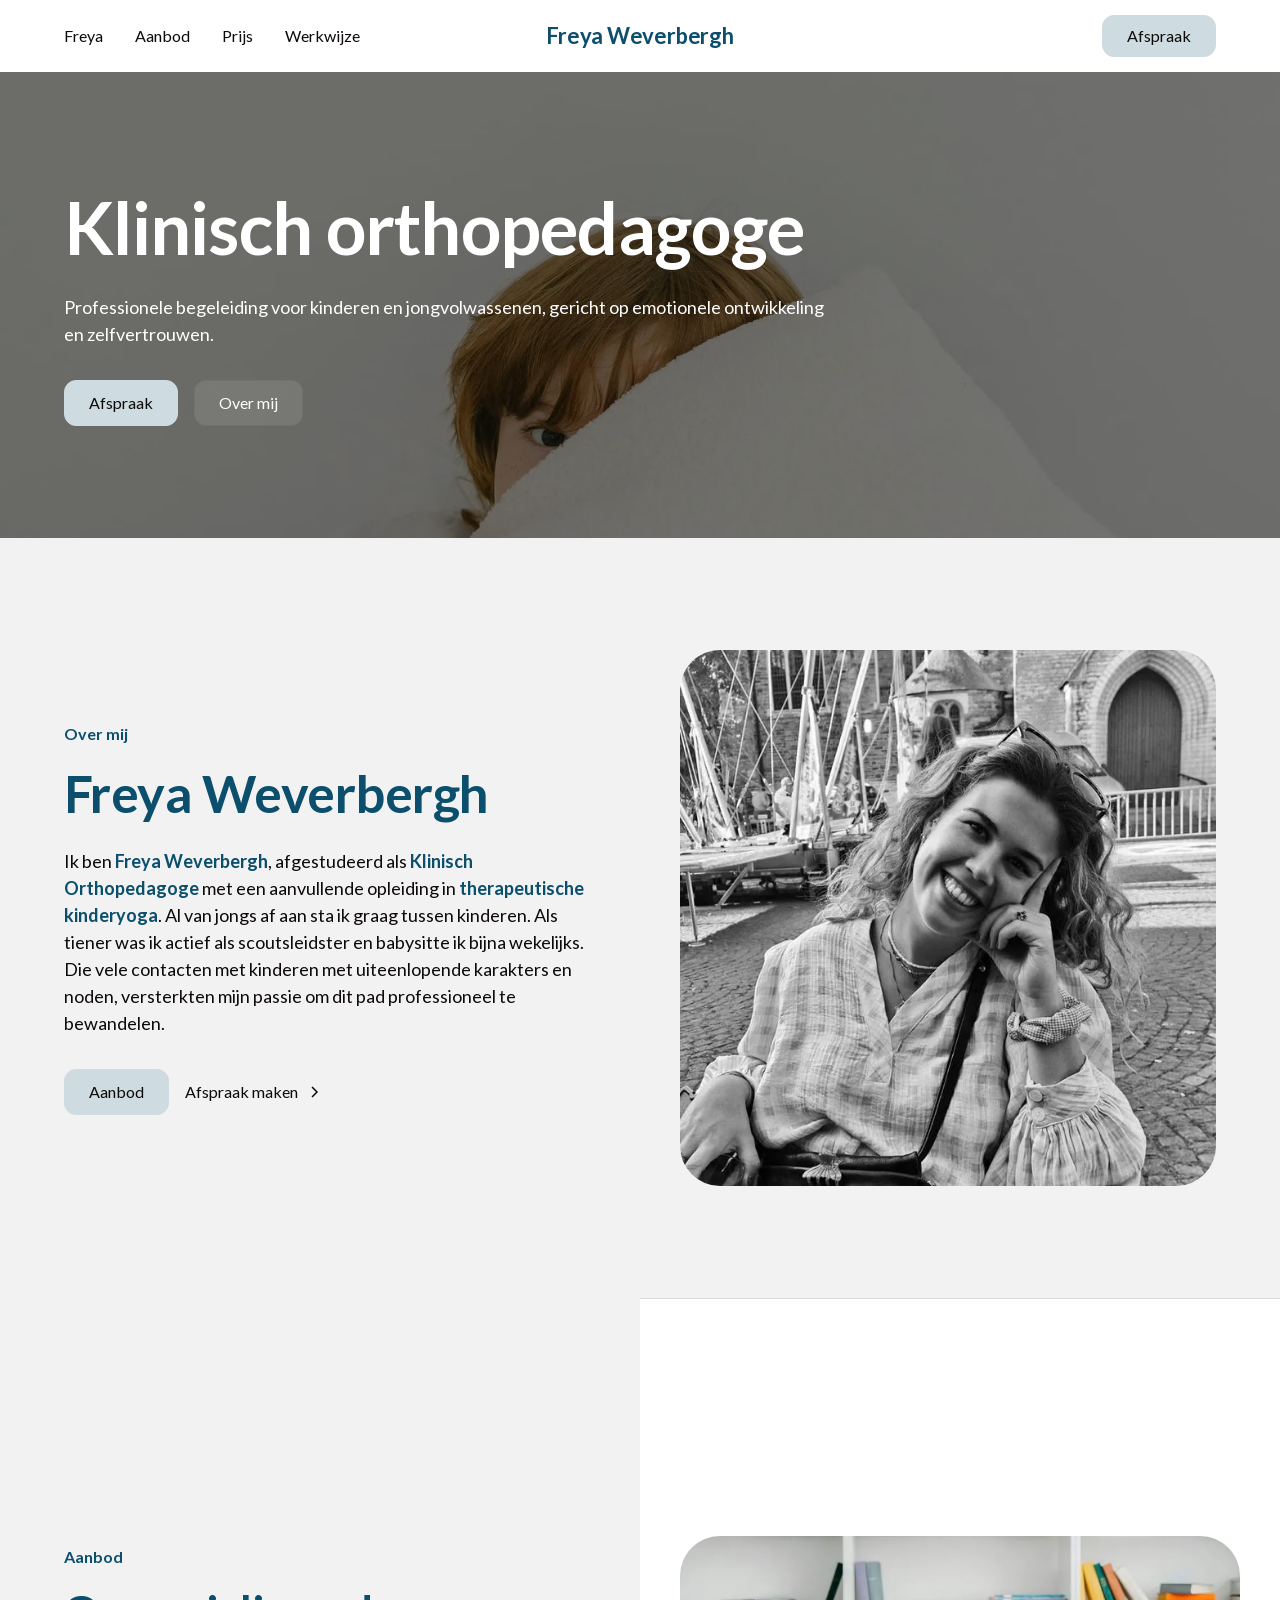
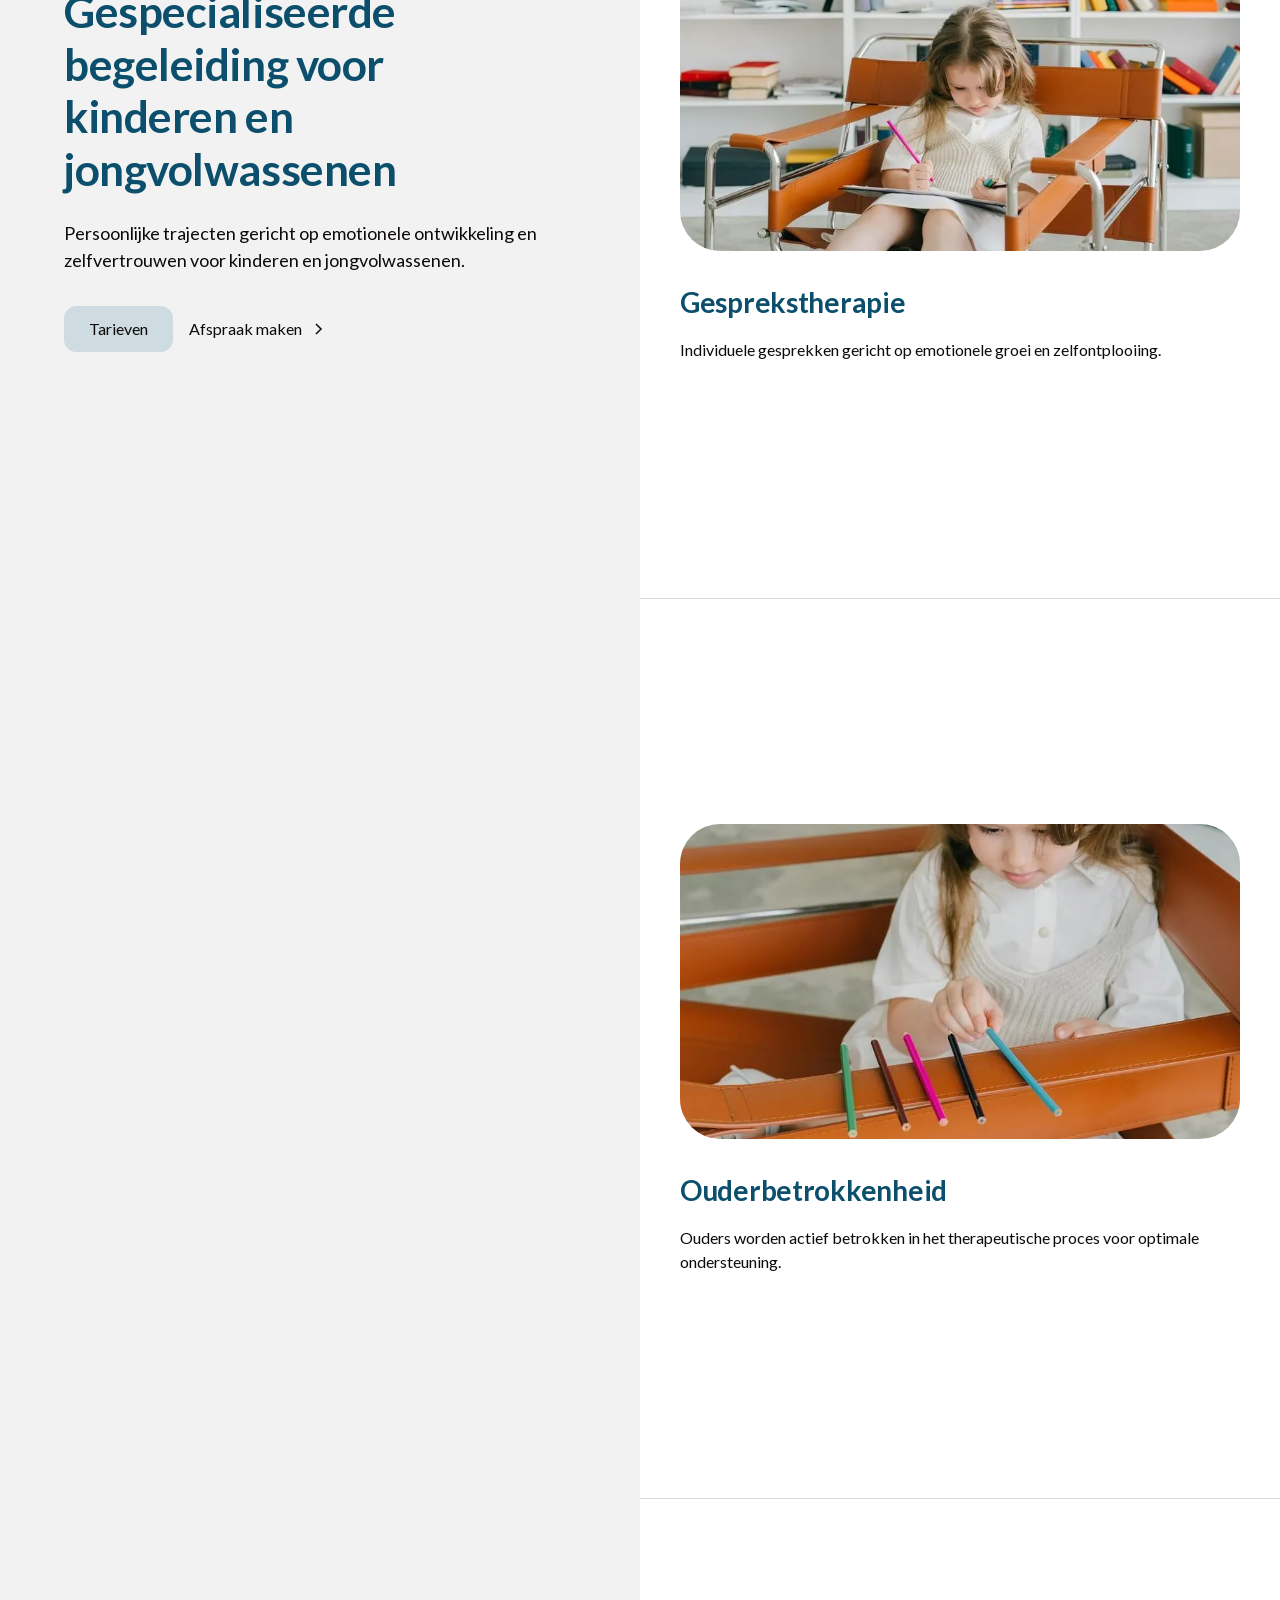
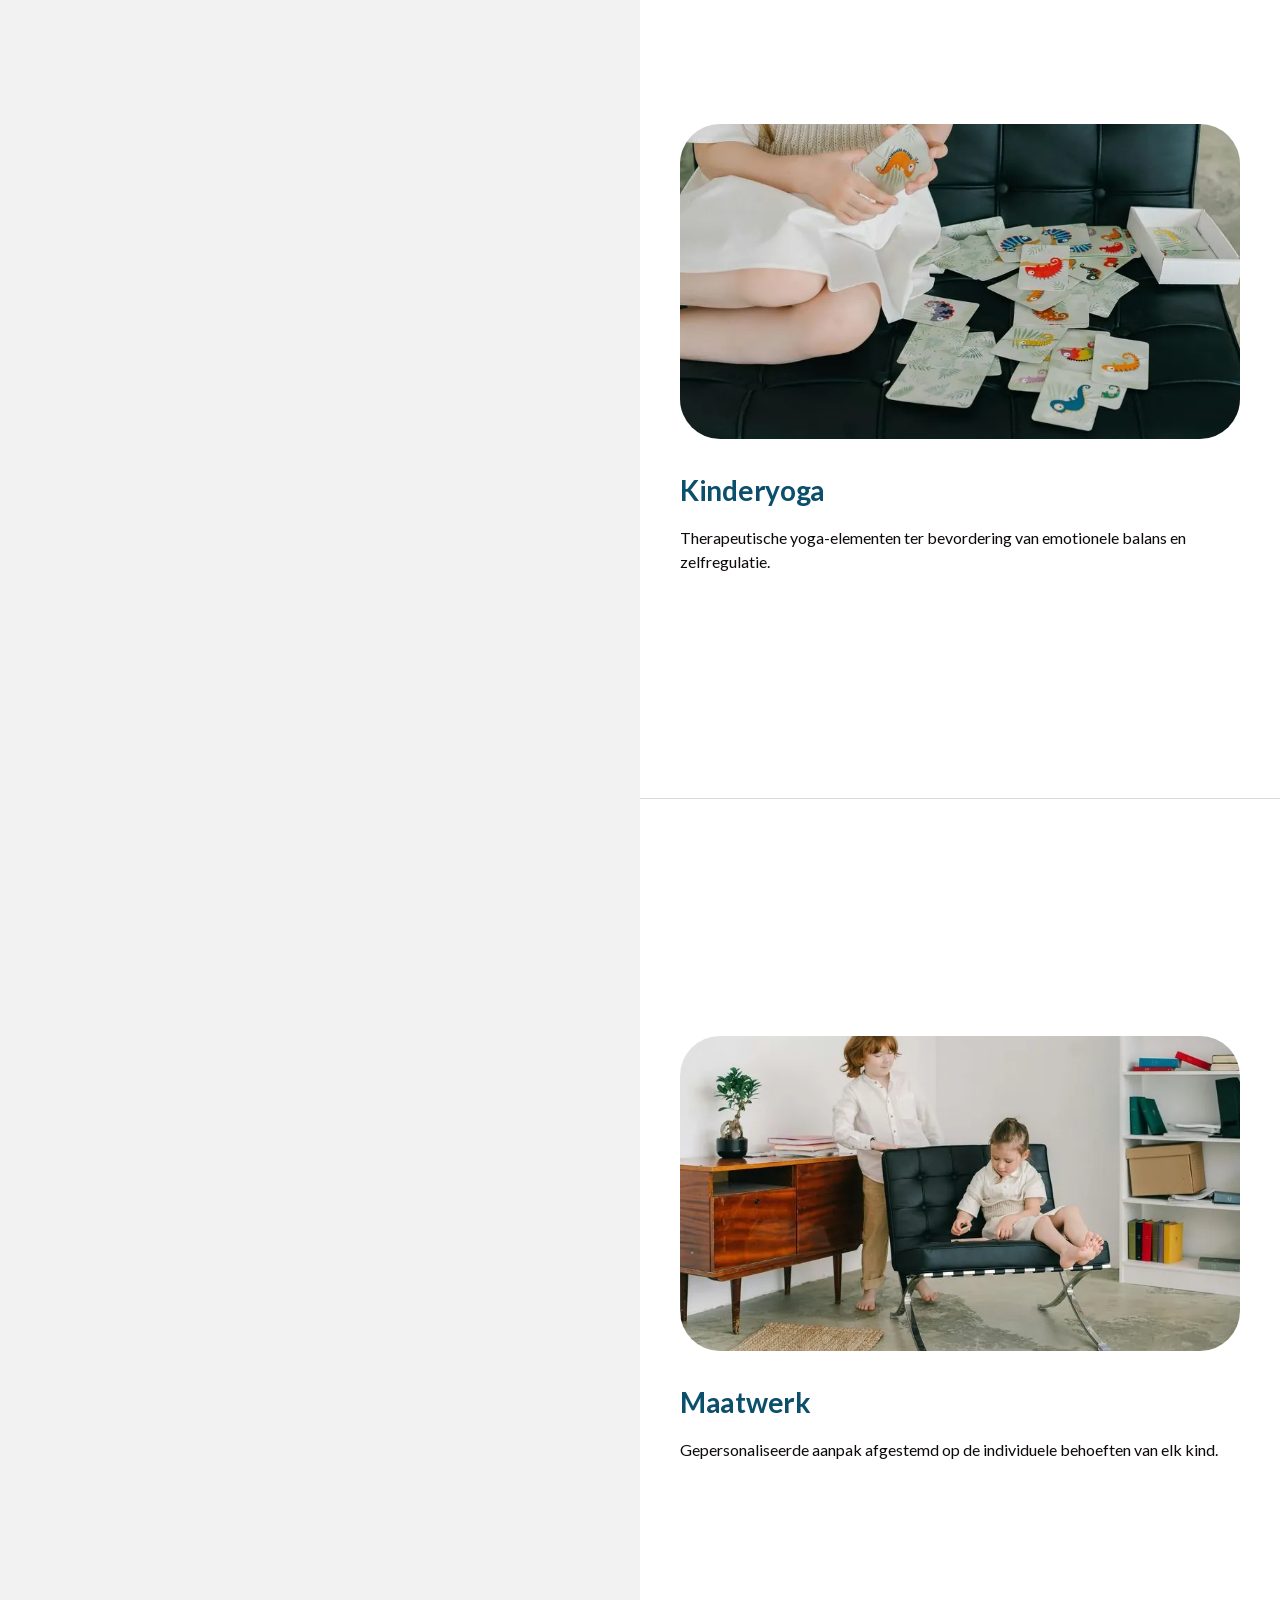
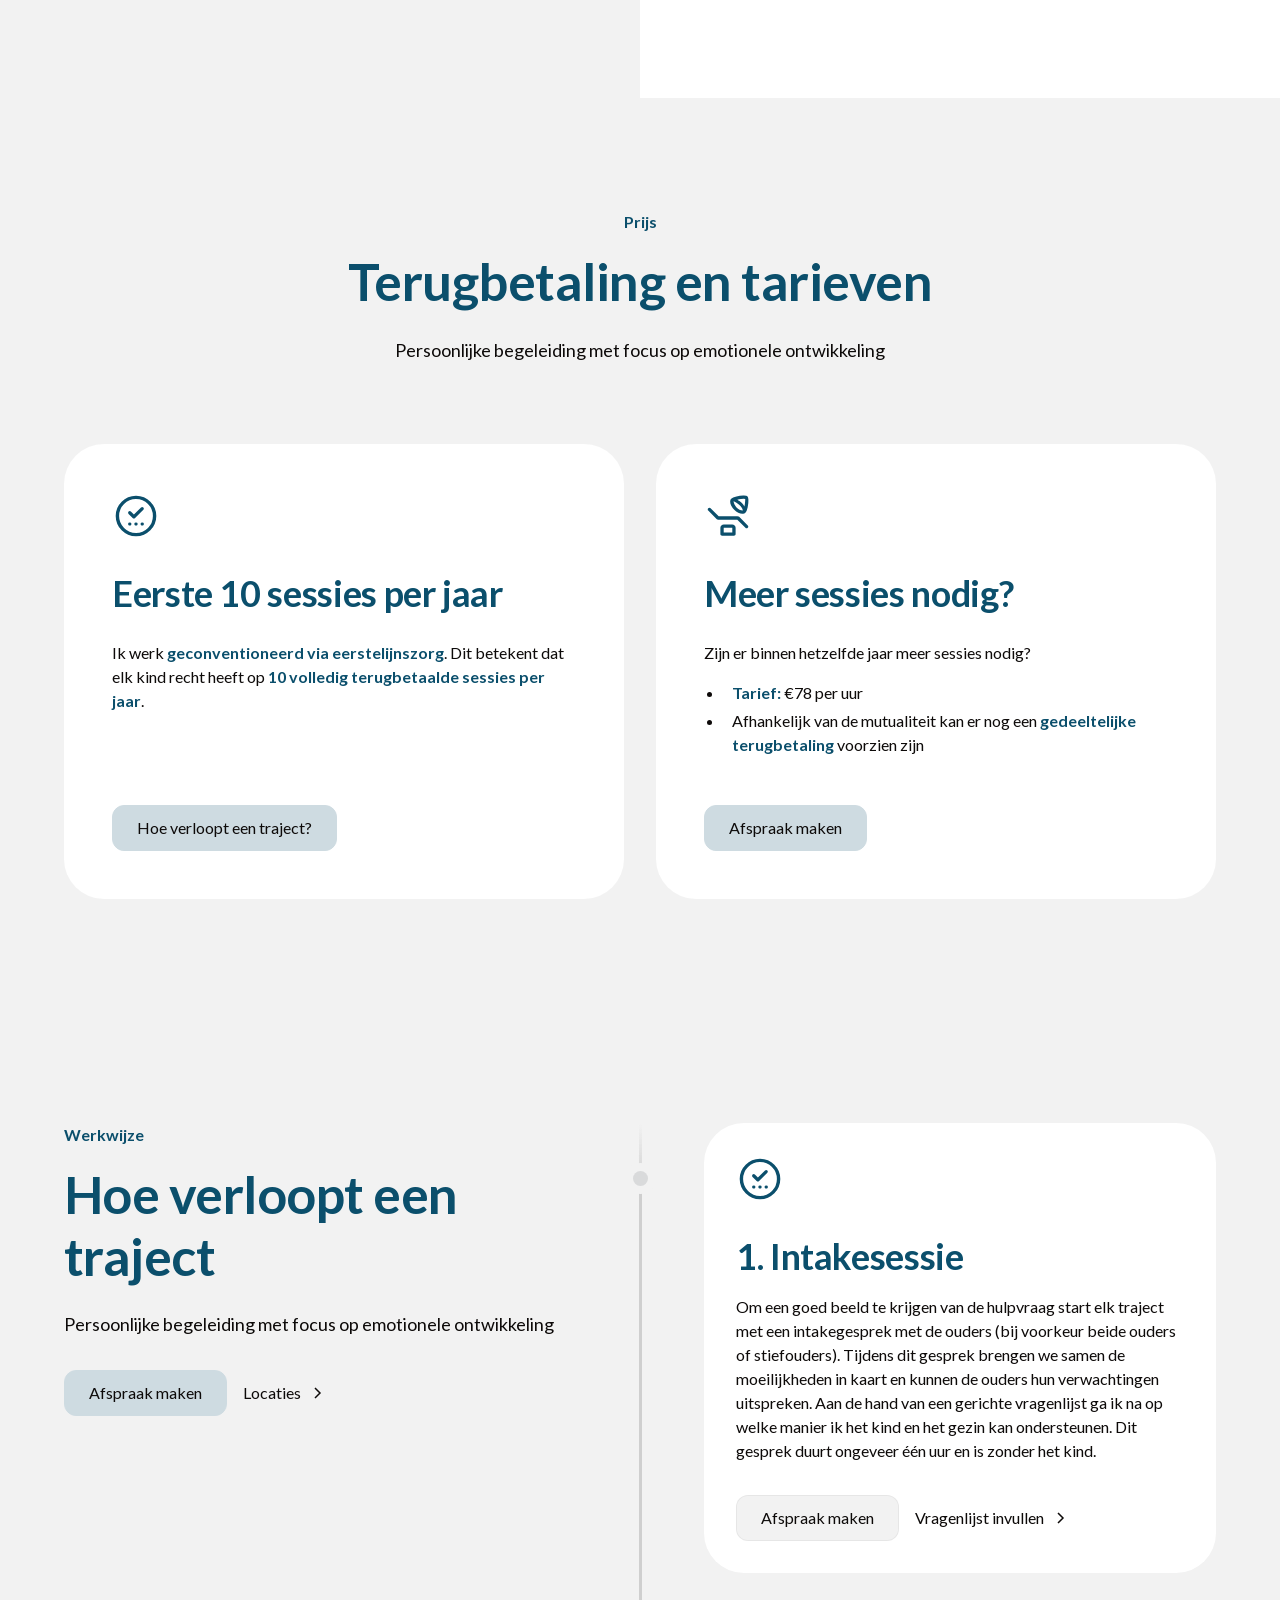
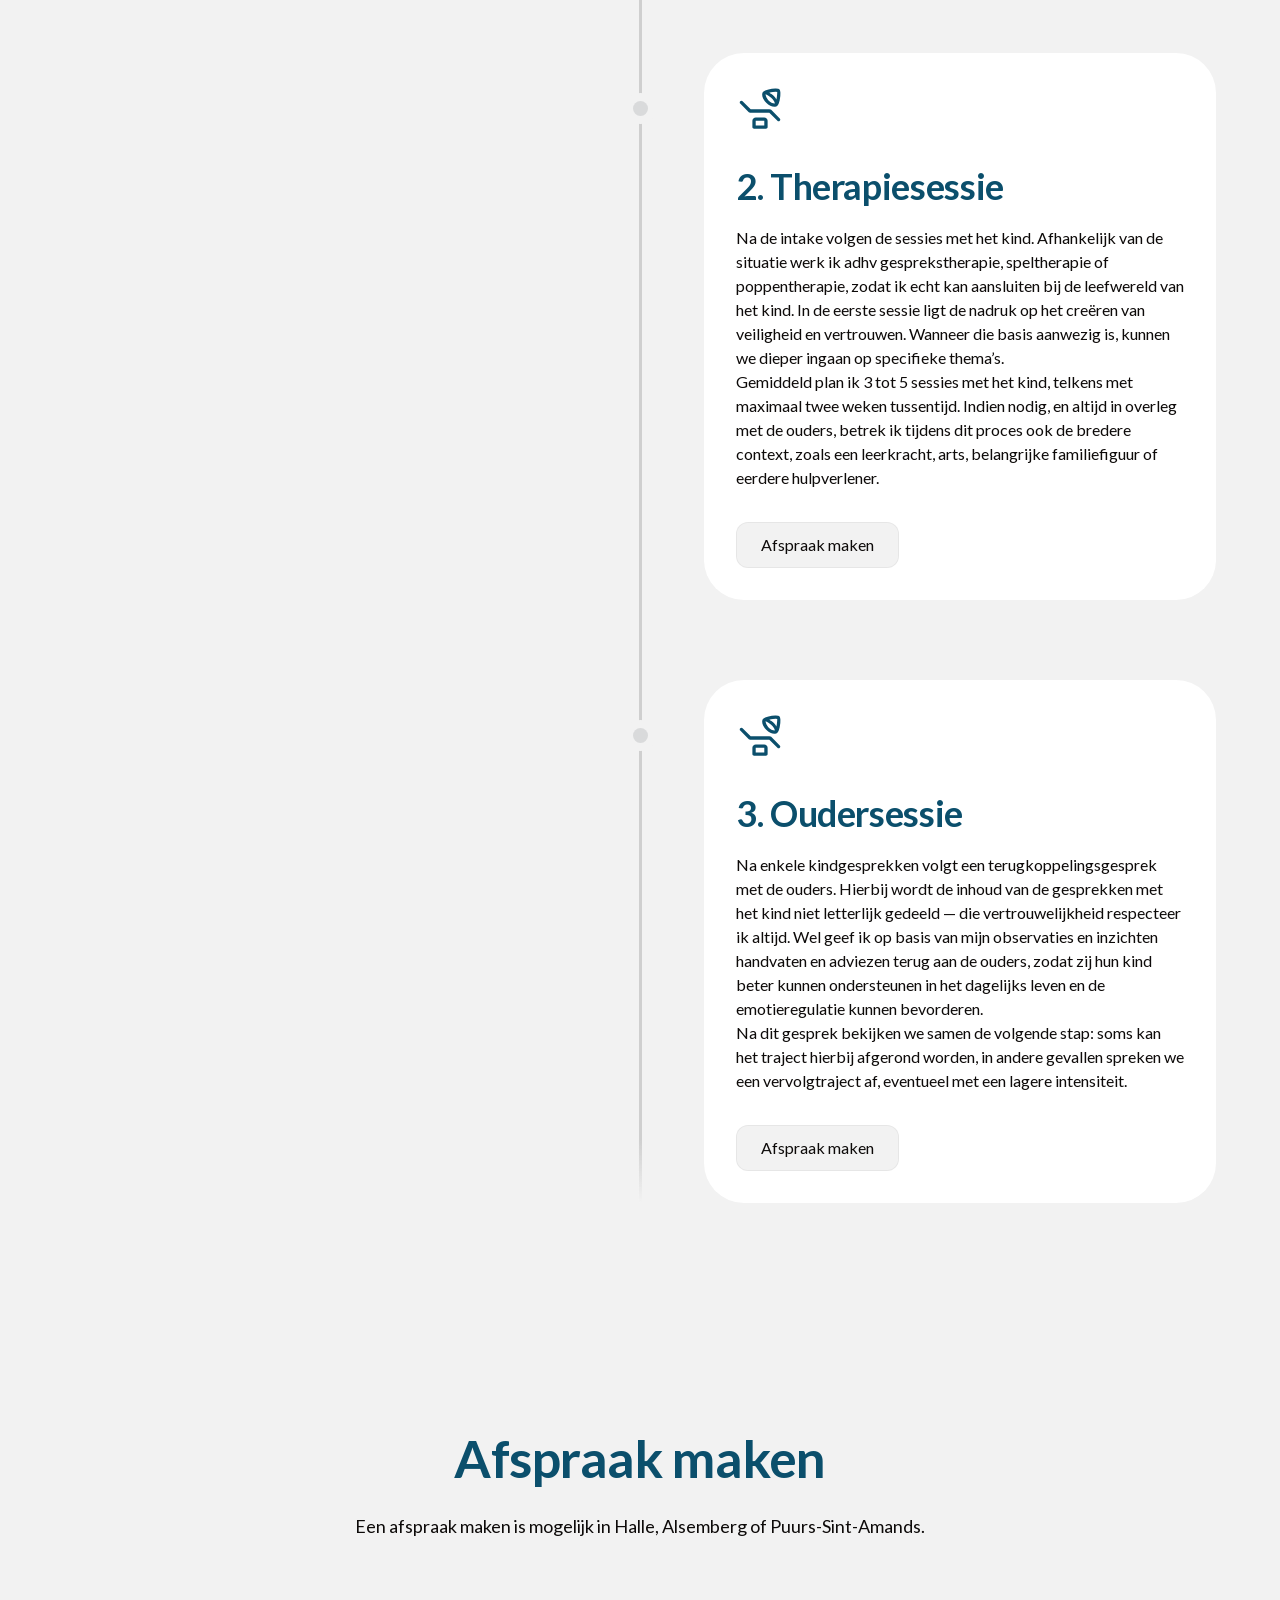
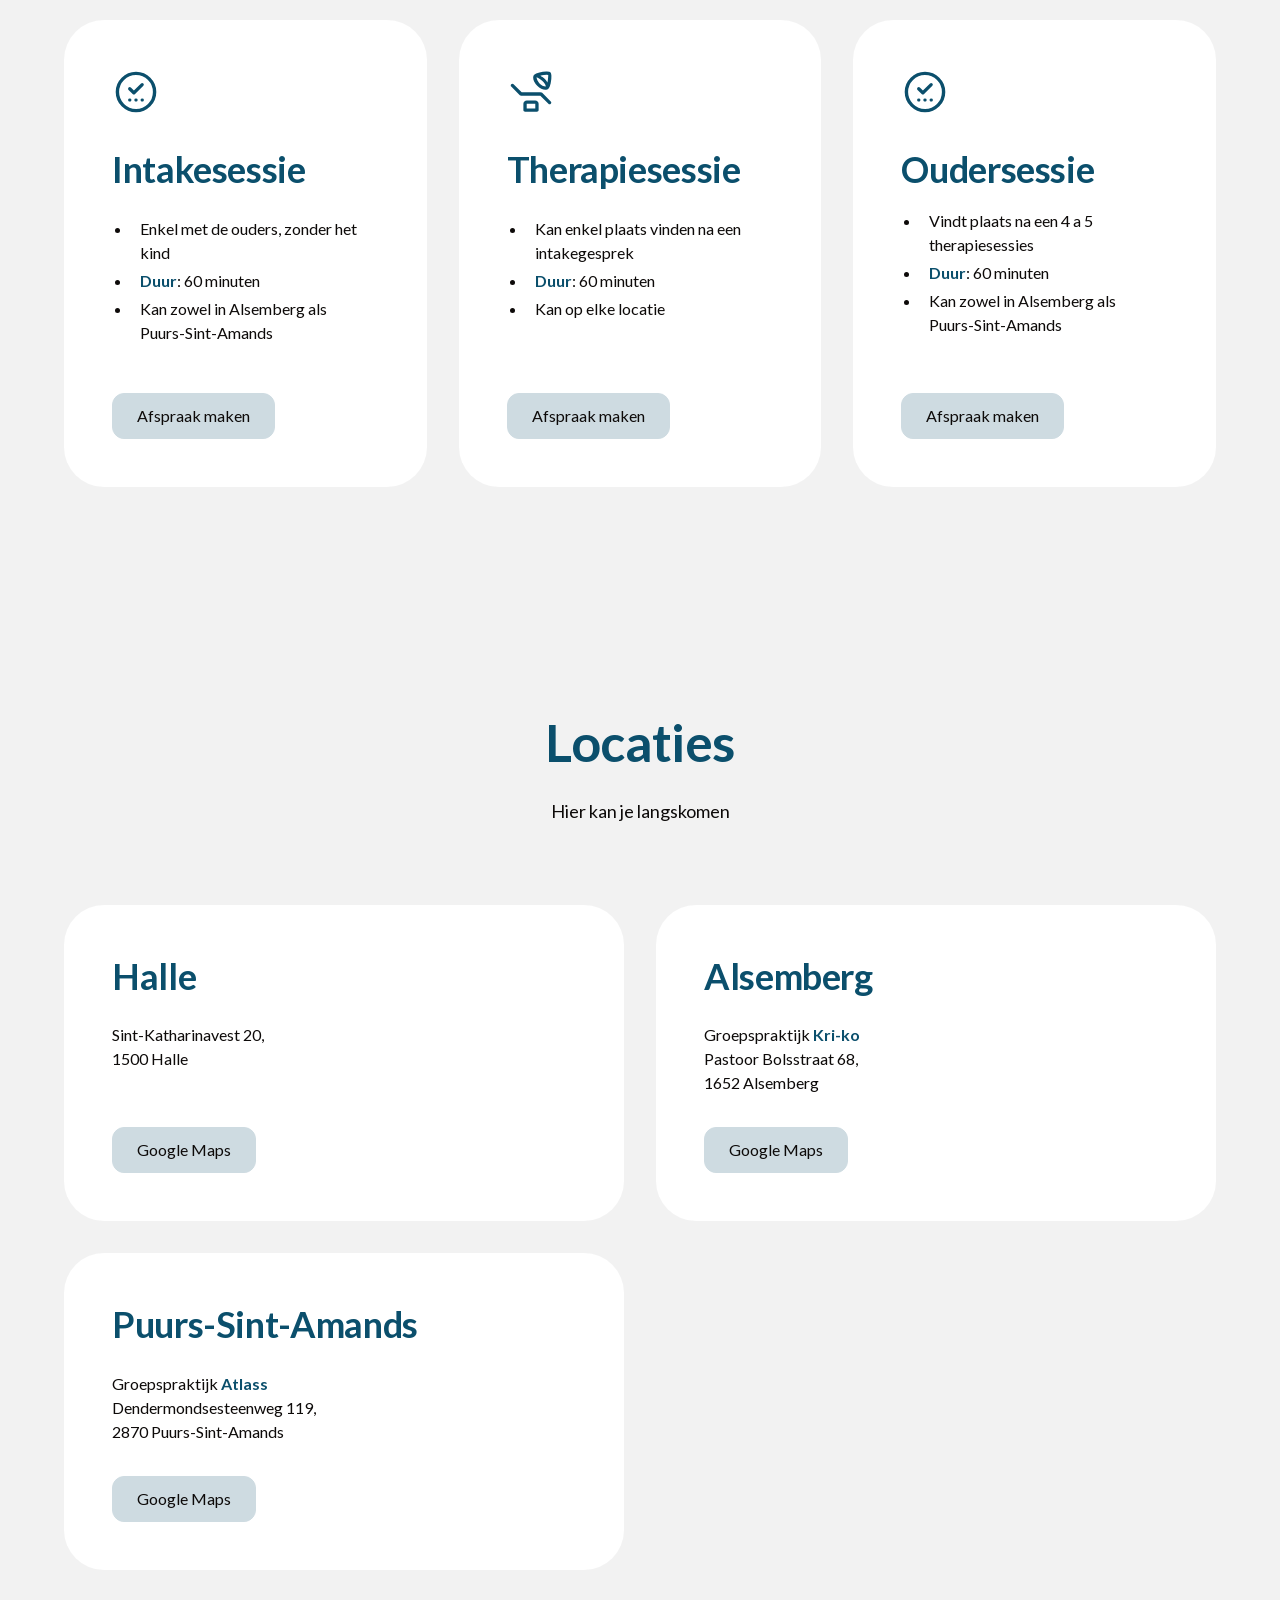
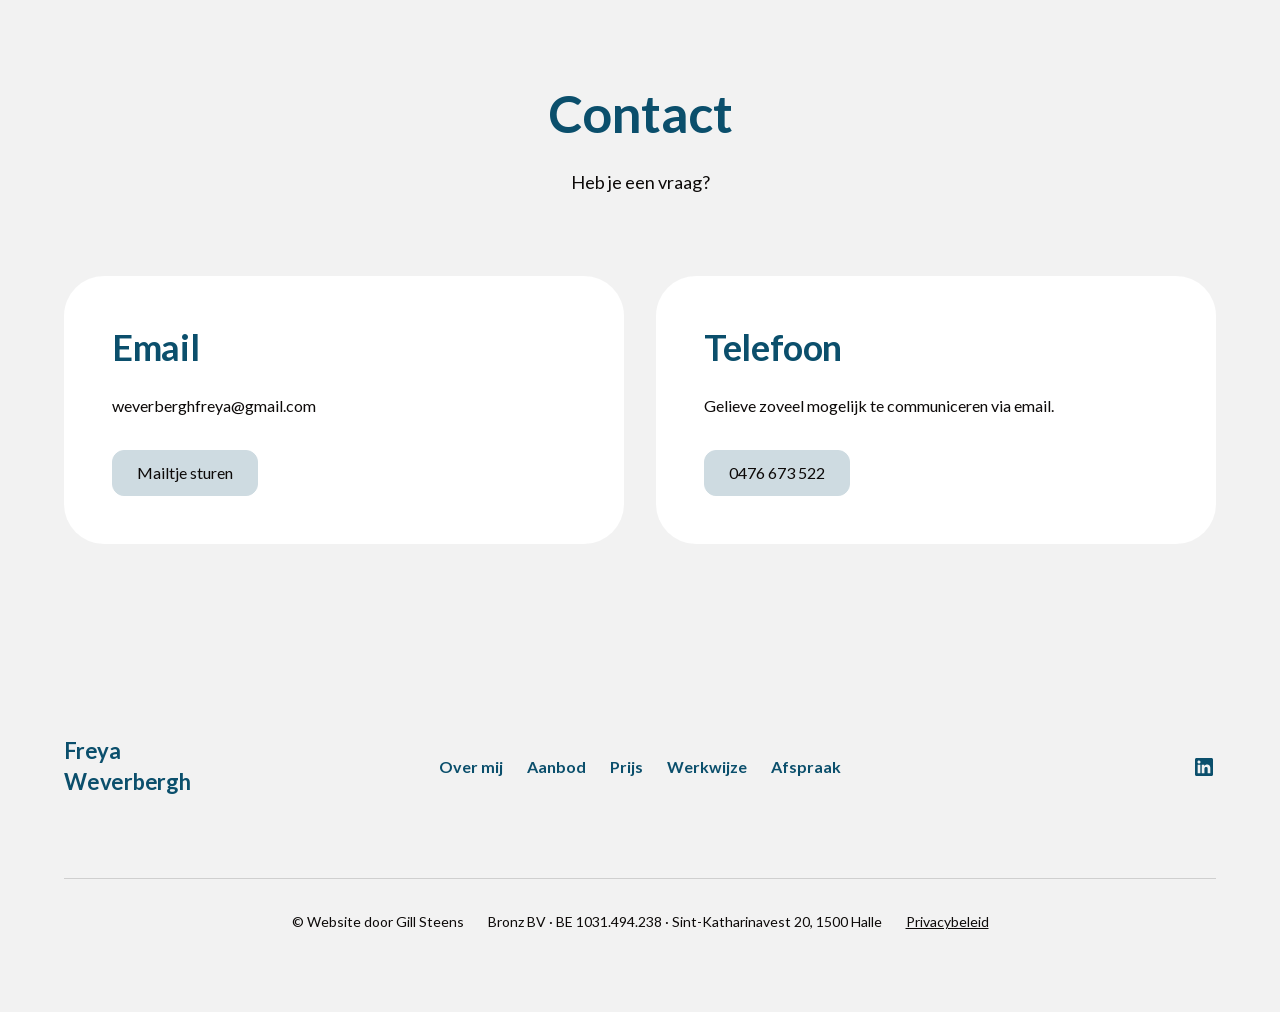
==== commit b676346b: "Make site self-contained and add SEO, legal and security basics Host jQuery, Lato and remaining Webf" ====
--- a/index.html
+++ b/index.html
@@ -1,275 +1,667 @@
-<!DOCTYPE html><!-- This site was created in Webflow. https://webflow.com --><!-- Last Published: Tue Sep 01 2026 07:56:10 GMT+0000 (Coordinated Universal Time) --><html data-wf-domain="www.freyawb.be" data-wf-page="68d631d4217c641451b61ed2" data-wf-site="68d631d2217c641451b61e69"><head><meta charset="utf-8"/><title>Klinisch orthopedagoge Freya Weverbergh</title><meta content="Professionele begeleiding voor kinderen tussen 6 en 15 jaar, gericht op emotionele ontwikkeling en zelfvertrouwen." name="description"/><meta content="Klinisch orthopedagoge Freya Weverbergh" property="og:title"/><meta content="Professionele begeleiding voor kinderen tussen 6 en 15 jaar, gericht op emotionele ontwikkeling en zelfvertrouwen." property="og:description"/><meta content="https://www.freyawb.be/assets/images/68d6346d1d39636f24b72f2d_relume-412657.jpeg" property="og:image"/><meta content="Klinisch orthopedagoge Freya Weverbergh" name="twitter:title"/><meta content="Professionele begeleiding voor kinderen tussen 6 en 15 jaar, gericht op emotionele ontwikkeling en zelfvertrouwen." name="twitter:description"/><meta property="og:type" content="website"/><meta content="summary_large_image" name="twitter:card"/><meta content="width=device-width, initial-scale=1" name="viewport"/><meta content="Webflow" name="generator"/><link href="/assets/css/freyawb.webflow.shared.0365b803b.css" rel="stylesheet" type="text/css"/><link href="https://fonts.googleapis.com" rel="preconnect"/><link href="https://fonts.gstatic.com" rel="preconnect" crossorigin="anonymous"/><script src="/assets/js/webfont.js" type="text/javascript"></script><script type="text/javascript">WebFont.load({  google: {    families: ["Lato:100,100italic,300,300italic,400,400italic,700,700italic,900,900italic"]  }});</script><script type="text/javascript">!function(o,c){var n=c.documentElement,t=" w-mod-";n.className+=t+"js",("ontouchstart"in o||o.DocumentTouch&&c instanceof DocumentTouch)&&(n.className+=t+"touch")}(window,document);</script><link href="/assets/images/68e50431edcc33cc30e01dbe_fw-favicon.png" rel="shortcut icon" type="image/x-icon"/><link href="/assets/images/68e504355d2ef349e08ec151_fw-webclip.png" rel="apple-touch-icon"/><!-- Keep this css code to improve the font quality-->
-<style>
-  * {
-  -webkit-font-smoothing: antialiased;
-  -moz-osx-font-smoothing: grayscale;
-  -o-font-smoothing: antialiased;
-}
-</style></head><body><div id="top" class="page-wrapper"><div class="global-styles"><div class="style-overrides w-embed"><style>
-
-/* Ensure all elements inherit the color from its parent */
-a,
-.w-input,
-.w-select,
-.w-tab-link,
-.w-nav-link,
-.w-nav-brand,
-.w-dropdown-btn,
-.w-dropdown-toggle,
-.w-slider-arrow-left,
-.w-slider-arrow-right,
-.w-dropdown-link {
-  color: inherit;
-  text-decoration: inherit;
-  font-size: inherit;
-}
-
-/* Focus state style for keyboard navigation for the focusable elements */
-*[tabindex]:focus-visible,
-  input[type="file"]:focus-visible {
-   outline: 0.125rem solid #4d65ff;
-   outline-offset: 0.125rem;
-}
-
-/* Get rid of top margin on first element in any rich text element */
-.w-richtext > :not(div):first-child, .w-richtext > div:first-child > :first-child {
-  margin-top: 0 !important;
-}
-
-/* Get rid of bottom margin on last element in any rich text element */
-.w-richtext>:last-child, .w-richtext ol li:last-child, .w-richtext ul li:last-child {
-	margin-bottom: 0 !important;
-}
-
-/* Prevent all click and hover interaction with an element */
-.pointer-events-off {
-	pointer-events: none;
-}
-
-/* Enables all click and hover interaction with an element */
-.pointer-events-on {
-  pointer-events: auto;
-}
-
-/* Create a class of .div-square which maintains a 1:1 dimension of a div */
-.div-square::after {
-	content: "";
-	display: block;
-	padding-bottom: 100%;
-}
-
-/* Make sure containers never lose their center alignment */
-.container-medium,.container-small, .container-large {
-	margin-right: auto !important;
-  margin-left: auto !important;
-}
-
-
-/* Apply "..." after 3 lines of text */
-.text-style-3lines {
-	display: -webkit-box;
-	overflow: hidden;
-	-webkit-line-clamp: 3;
-	-webkit-box-orient: vertical;
-}
-
-/* Apply "..." after 2 lines of text */
-.text-style-2lines {
-	display: -webkit-box;
-	overflow: hidden;
-	-webkit-line-clamp: 2;
-	-webkit-box-orient: vertical;
-}
-
-/* Adds inline flex display */
-.display-inlineflex {
-  display: inline-flex;
-}
-
-/* These classes are never overwritten */
-.hide {
-  display: none !important;
-}
-
-/* Remove default Webflow chevron from form select */
-select{
-  -webkit-appearance:none;
-}
-
-
-@media screen and (max-width: 991px) {
-    .hide, .hide-tablet {
-        display: none !important;
-    }
-}
-  @media screen and (max-width: 767px) {
-    .hide-mobile-landscape{
-      display: none !important;
-    }
-}
-  @media screen and (max-width: 479px) {
-    .hide-mobile{
-      display: none !important;
-    }
-}
- 
-.margin-0 {
-  margin: 0rem !important;
-}
-  
-.padding-0 {
-  padding: 0rem !important;
-}
-
-.spacing-clean {
-padding: 0rem !important;
-margin: 0rem !important;
-}
-
-.margin-top {
-  margin-right: 0rem !important;
-  margin-bottom: 0rem !important;
-  margin-left: 0rem !important;
-}
-
-.padding-top {
-  padding-right: 0rem !important;
-  padding-bottom: 0rem !important;
-  padding-left: 0rem !important;
-}
-  
-.margin-right {
-  margin-top: 0rem !important;
-  margin-bottom: 0rem !important;
-  margin-left: 0rem !important;
-}
-
-.padding-right {
-  padding-top: 0rem !important;
-  padding-bottom: 0rem !important;
-  padding-left: 0rem !important;
-}
-
-.margin-bottom {
-  margin-top: 0rem !important;
-  margin-right: 0rem !important;
-  margin-left: 0rem !important;
-}
-
-.padding-bottom {
-  padding-top: 0rem !important;
-  padding-right: 0rem !important;
-  padding-left: 0rem !important;
-}
-
-.margin-left {
-  margin-top: 0rem !important;
-  margin-right: 0rem !important;
-  margin-bottom: 0rem !important;
-}
-  
-.padding-left {
-  padding-top: 0rem !important;
-  padding-right: 0rem !important;
-  padding-bottom: 0rem !important;
-}
-  
-.margin-horizontal {
-  margin-top: 0rem !important;
-  margin-bottom: 0rem !important;
-}
-
-.padding-horizontal {
-  padding-top: 0rem !important;
-  padding-bottom: 0rem !important;
-}
-
-.margin-vertical {
-  margin-right: 0rem !important;
-  margin-left: 0rem !important;
-}
-  
-.padding-vertical {
-  padding-right: 0rem !important;
-  padding-left: 0rem !important;
-}
-
-/* Apply "..." at 100% width */
-.truncate-width { 
-		width: 100%; 
-    white-space: nowrap; 
-    overflow: hidden; 
-    text-overflow: ellipsis; 
-}
-/* Removes native scrollbar */
-.no-scrollbar {
-    -ms-overflow-style: none;
-    overflow: -moz-scrollbars-none; 
-}
-
-.no-scrollbar::-webkit-scrollbar {
-    display: none;
-}
-</style></div><div class="fonts w-embed"><style>@import url('https://fonts.googleapis.com/css?family=Lato:700')</style>
-<style>@import url('https://fonts.googleapis.com/css?family=Lato:400')</style></div><div class="color-schemes w-embed"><style>
-.color-scheme-1 {}
-
-  .color-scheme-2 {
-    --color-scheme-1--text: var(--color-scheme-2--text);
-    --color-scheme-1--background: var(--color-scheme-2--background);
-    --color-scheme-1--foreground: var(--color-scheme-2--foreground);
-    --color-scheme-1--border: var(--color-scheme-2--border);
-    --color-scheme-1--accent: var(--color-scheme-2--accent);
-  }
-
-
-  .color-scheme-3 {
-    --color-scheme-1--text: var(--color-scheme-3--text);
-    --color-scheme-1--background: var(--color-scheme-3--background);
-    --color-scheme-1--foreground: var(--color-scheme-3--foreground);
-    --color-scheme-1--border: var(--color-scheme-3--border);
-    --color-scheme-1--accent: var(--color-scheme-3--accent);
-  }
-
-  
-
-.w-slider-dot {
-  background-color: var(--color-scheme-1--text);
-  opacity: 0.20;
-}
-
-.w-slider-dot.w-active {
-  background-color: var(--color-scheme-1--text);
-  opacity: 1;
-}
-
-/* Override .w-slider-nav-invert styles */
-.w-slider-nav-invert .w-slider-dot {
-  background-color: var(--color-scheme-1--text) !important;
-  opacity: 0.20 !important;
-}
-
-.w-slider-nav-invert .w-slider-dot.w-active {
-  background-color: var(--color-scheme-1--text) !important;
-  opacity: 1 !important;
-}
-
-</style></div></div><div data-animation="over-left" class="navbar3_component w-nav" data-easing2="ease" fs-scrolldisable-element="smart-nav" data-easing="ease" data-collapse="medium" data-w-id="600f0893-5a95-6252-2803-40a2803313f4" role="banner" data-duration="400"><div class="navbar3_container"><div class="navbar3_menu-button w-nav-button"><div class="menu-icon3"><div class="menu-icon3_line-top"></div><div class="menu-icon3_line-middle"></div><div class="menu-icon3_line-bottom"></div></div></div><nav role="navigation" class="navbar3_menu w-nav-menu"><a href="#" class="navbar3_logo-link-menu w-nav-brand"><div class="heading-style-h6">Freya Weverbergh</div></a><a href="#freya" class="navbar3_link w-nav-link">Freya</a><a href="#aanbod" class="navbar3_link w-nav-link">Aanbod</a><a href="#prijs" class="navbar3_link w-nav-link">Prijs</a><a href="#werkwijze" class="navbar3_link w-nav-link">Werkwijze</a><a href="#afspraak" class="navbar3_tablet-menu-button w-button">Afspraak maken</a></nav><a href="#top" class="navbar3_logo-link w-nav-brand"><h1 class="heading-style-h6">Freya Weverbergh</h1></a><a id="w-node-_600f0893-5a95-6252-2803-40a280331412-51b61ed2" href="#afspraak" class="button is-navbar3-button w-button">Afspraak</a><div style="opacity:0" class="navbar3_menu-background"></div></div></div><main class="main-wrapper"><header class="section_header50 text-color-white"><div class="padding-global"><div class="container-large"><div class="padding-section-large"><div class="header50_component"><div class="max-width-large"><div class="margin-bottom margin-small"><h1 class="heading-style-h1">Klinisch orthopedagoge</h1></div><p class="text-size-medium">Professionele begeleiding voor kinderen en jongvolwassenen, gericht op emotionele ontwikkeling en zelfvertrouwen.</p><div class="margin-top margin-medium"><div class="button-group"><a href="#afspraak" class="button w-button">Afspraak</a><a href="#freya" class="button is-secondary is-alternate w-button">Over mij</a></div></div></div></div></div></div></div><div class="header50_background-image-wrapper"><div class="image-overlay-layer"></div><img sizes="(max-width: 2000px) 100vw, 2000px" srcset="/assets/images/68d6346a5053e20c4ff2f592_relume-412656-p-500.jpeg 500w, /assets/images/68d6346a5053e20c4ff2f592_relume-412656-p-800.jpeg 800w, /assets/images/68d6346a5053e20c4ff2f592_relume-412656-p-1080.jpeg 1080w, /assets/images/68d6346a5053e20c4ff2f592_relume-412656.jpeg 2000w" alt="" src="/assets/images/68d6346a5053e20c4ff2f592_relume-412656.jpeg" loading="eager" class="header50_background-image"/></div></header><section id="freya" class="section_layout16 color-scheme-2"><div class="padding-global"><div class="container-large"><div class="padding-section-large"><div class="layout16_component"><div class="w-layout-grid layout16_content"><div class="layout16_content-left"><div class="margin-bottom margin-xsmall"><div class="text-style-tagline">Over mij</div></div><div class="margin-bottom margin-small"><h2 class="heading-style-h2">Freya Weverbergh</h2></div><p class="text-size-medium">Ik ben <strong>Freya Weverbergh</strong>, afgestudeerd als <strong>Klinisch Orthopedagoge</strong> met een aanvullende opleiding in <strong>therapeutische kinderyoga</strong>. Al van jongs af aan sta ik graag tussen kinderen. Als tiener was ik actief als scoutsleidster en babysitte ik bijna wekelijks. Die vele contacten met kinderen met uiteenlopende karakters en noden, versterkten mijn passie om dit pad professioneel te bewandelen.</p><div class="margin-top margin-medium"><div class="button-group"><a href="#aanbod" class="button w-button">Aanbod</a><a href="#afspraak" class="button is-link is-icon w-inline-block"><div>Afspraak maken</div><div class="icon-embed-xxsmall w-embed"><svg width="16" height="16" viewBox="0 0 16 16" fill="none" xmlns="http://www.w3.org/2000/svg">
-<path d="M6 3L11 8L6 13" stroke="CurrentColor" stroke-width="1.5"/>
-</svg></div></a></div></div></div><div class="layout16_image-wrapper"><img sizes="(max-width: 479px) 48vw, (max-width: 2565px) 49vw, 1257px" srcset="/assets/images/68d6346e53fb2e3625fa277e_relume-412648-p-500.jpeg 500w, /assets/images/68d6346e53fb2e3625fa277e_relume-412648-p-800.jpeg 800w, /assets/images/68d6346e53fb2e3625fa277e_relume-412648-p-1080.jpeg 1080w, /assets/images/68d6346e53fb2e3625fa277e_relume-412648.jpeg 1257w" alt="" src="/assets/images/68d6346e53fb2e3625fa277e_relume-412648.jpeg" loading="eager" class="layout16_image"/></div></div></div></div></div></div></section><section id="aanbod" class="section_layout419 color-scheme-2 z-index-2"><div class="layout419_component"><div id="w-node-e9af3c99-90e8-25e9-d312-8c08c0e27615-51b61ed2" class="layout419_content-left"><div class="margin-bottom margin-xsmall"><div class="text-style-tagline">Aanbod</div></div><div class="margin-bottom margin-small"><h2 class="heading-style-h3">Gespecialiseerde begeleiding voor kinderen en jongvolwassenen</h2></div><p class="text-size-medium">Persoonlijke trajecten gericht op emotionele ontwikkeling en zelfvertrouwen voor kinderen en jongvolwassenen.</p><div class="margin-top margin-medium"><div class="button-group"><a href="#prijs" class="button w-button">Tarieven</a><a href="#afspraak" class="button is-link is-icon w-inline-block"><div>Afspraak maken</div><div class="icon-embed-xxsmall w-embed"><svg width="16" height="16" viewBox="0 0 16 16" fill="none" xmlns="http://www.w3.org/2000/svg">
-<path d="M6 3L11 8L6 13" stroke="CurrentColor" stroke-width="1.5"/>
-</svg></div></a></div></div></div><div class="layout419_content-right"><div class="layout419_card is-first"><div class="layout419_card-content"><div class="margin-bottom margin-medium"><div class="layout419_image-wrapper"><img sizes="(max-width: 2000px) 100vw, 2000px" srcset="/assets/images/68d6346d1d39636f24b72f2d_relume-412657-p-500.jpeg 500w, /assets/images/68d6346d1d39636f24b72f2d_relume-412657-p-800.jpeg 800w, /assets/images/68d6346d1d39636f24b72f2d_relume-412657-p-1080.jpeg 1080w, /assets/images/68d6346d1d39636f24b72f2d_relume-412657.jpeg 2000w" alt="" src="/assets/images/68d6346d1d39636f24b72f2d_relume-412657.jpeg" loading="eager" class="layout419_image"/></div></div><div class="margin-bottom margin-xsmall"><h3 class="heading-style-h5">Gesprekstherapie</h3></div><p>Individuele gesprekken gericht op emotionele groei en zelfontplooiing.</p></div></div><div class="layout419_card"><div class="layout419_card-content"><div class="margin-bottom margin-medium"><div class="layout419_image-wrapper"><img sizes="(max-width: 2000px) 100vw, 2000px" srcset="/assets/images/68d6346debaa2359757ad53d_relume-412658-p-500.jpeg 500w, /assets/images/68d6346debaa2359757ad53d_relume-412658-p-800.jpeg 800w, /assets/images/68d6346debaa2359757ad53d_relume-412658-p-1080.jpeg 1080w, /assets/images/68d6346debaa2359757ad53d_relume-412658.jpeg 2000w" alt="" src="/assets/images/68d6346debaa2359757ad53d_relume-412658.jpeg" loading="eager" class="layout419_image"/></div></div><div class="margin-bottom margin-xsmall"><h3 class="heading-style-h5">Ouderbetrokkenheid</h3></div><p>Ouders worden actief betrokken in het therapeutische proces voor optimale ondersteuning.</p></div></div><div class="layout419_card"><div class="layout419_card-content"><div class="margin-bottom margin-medium"><div class="layout419_image-wrapper"><img sizes="(max-width: 2000px) 100vw, 2000px" srcset="/assets/images/68d6346b082af00793d167b2_relume-412659-p-500.jpeg 500w, /assets/images/68d6346b082af00793d167b2_relume-412659-p-800.jpeg 800w, /assets/images/68d6346b082af00793d167b2_relume-412659-p-1080.jpeg 1080w, /assets/images/68d6346b082af00793d167b2_relume-412659.jpeg 2000w" alt="" src="/assets/images/68d6346b082af00793d167b2_relume-412659.jpeg" loading="eager" class="layout419_image"/></div></div><div class="margin-bottom margin-xsmall"><h3 class="heading-style-h5">Kinderyoga</h3></div><p>Therapeutische yoga-elementen ter bevordering van emotionele balans en zelfregulatie.</p></div></div><div class="layout419_card"><div class="layout419_card-content"><div class="margin-bottom margin-medium"><div class="layout419_image-wrapper"><img sizes="(max-width: 2000px) 100vw, 2000px" srcset="/assets/images/68d6346c13b979ae6166bc93_relume-412660-p-500.jpeg 500w, /assets/images/68d6346c13b979ae6166bc93_relume-412660-p-800.jpeg 800w, /assets/images/68d6346c13b979ae6166bc93_relume-412660-p-1080.jpeg 1080w, /assets/images/68d6346c13b979ae6166bc93_relume-412660-p-1600.jpeg 1600w, /assets/images/68d6346c13b979ae6166bc93_relume-412660.jpeg 2000w" alt="" src="/assets/images/68d6346c13b979ae6166bc93_relume-412660.jpeg" loading="eager" class="layout419_image"/></div></div><div class="margin-bottom margin-xsmall"><h3 class="heading-style-h5">Maatwerk</h3></div><p>Gepersonaliseerde aanpak afgestemd op de individuele behoeften van elk kind.</p></div></div></div></div></section><section id="prijs" class="section_layout364 color-scheme-2"><div class="padding-global"><div class="container-large"><div class="padding-section-large"><div class="layout364_component"><div class="margin-bottom margin-xxlarge"><div class="text-align-center"><div class="max-width-large align-center"><div class="margin-bottom margin-xsmall"><div class="text-style-tagline">Prijs</div></div><div class="margin-bottom margin-small"><h2 class="heading-style-h2">Terugbetaling en tarieven</h2></div><p class="text-size-medium">Persoonlijke begeleiding met focus op emotionele ontwikkeling</p></div></div></div><div class="w-layout-grid layout364_grid-list"><div class="w-layout-grid layout364_row"><div class="layout364_card"><div class="layout364_card-content"><div class="layout364_card-content-top"><div class="margin-bottom margin-small"><div class="layout364_item-icon-wrapper"><div class="icon-1x1-medium text-color-blue w-embed"><svg xmlns="http://www.w3.org/2000/svg" width="100%" height="100%" viewBox="0 -960 960 960"><path fill="currentColor" d="M355.63-287.61q13.62 0 22.8-9.44 9.18-9.44 9.18-23.17 0-13.74-9.39-22.95-9.39-9.22-23.06-9.22-13.66 0-22.88 9.44-9.21 9.44-9.21 23.17 0 13.74 9.42 22.95 9.43 9.22 23.14 9.22Zm124.59 0q13.74 0 22.95-9.44 9.22-9.44 9.22-23.17 0-13.74-9.44-22.95-9.44-9.22-23.17-9.22-13.74 0-22.95 9.44-9.22 9.44-9.22 23.17 0 13.74 9.44 22.95 9.44 9.22 23.17 9.22Zm124.74 0q13.61 0 22.79-9.44t9.18-23.17q0-13.74-9.39-22.95-9.39-9.22-23.05-9.22t-22.88 9.44q-9.22 9.44-9.22 23.17 0 13.74 9.43 22.95 9.42 9.22 23.14 9.22ZM438.24-507.85l-60.89-60.41q-9.44-9.72-22.42-9.72-12.97 0-22.69 9.71-9.72 9.7-10.22 23.17-.5 13.47 9.22 23.19l81.89 81.89q10.28 10.19 24.41 10.19t24.33-10.19l165.46-165.22q9.75-9.7 9.11-23.05-.64-13.34-10.25-23.06-9.62-9.72-22.65-9.72-13.04 0-22.8 9.72l-142.5 143.5ZM480.3-74.02q-84.2 0-158.04-31.88-73.84-31.88-129.16-87.2-55.32-55.32-87.2-129.2-31.88-73.88-31.88-158.17 0-84.28 31.88-158.2 31.88-73.91 87.16-128.74 55.28-54.84 129.18-86.82 73.9-31.99 158.21-31.99 84.3 0 158.25 31.97 73.94 31.97 128.75 86.77 54.82 54.8 86.79 128.88 31.98 74.08 31.98 158.33 0 84.24-31.99 158.07-31.98 73.84-86.82 128.95-54.83 55.1-128.87 87.17Q564.5-74.02 480.3-74.02Zm.2-68.13q140.54 0 238.95-98.75 98.4-98.76 98.4-239.6 0-140.54-98.22-238.95-98.21-98.4-239.75-98.4-140.16 0-238.95 98.22-98.78 98.21-98.78 239.75 0 140.16 98.75 238.95 98.76 98.78 239.6 98.78ZM480-480Z"/></svg></div></div></div><div class="margin-bottom margin-small"><h3 class="heading-style-h4">Eerste 10 sessies per jaar</h3></div><p>Ik werk <strong>geconventioneerd via eerstelijnszorg</strong>. Dit betekent dat elk kind recht heeft op <strong>10 volledig terugbetaalde sessies per jaar</strong>.</p></div><div class="margin-top margin-medium"><div class="button-group"><a href="#werkwijze" class="button w-button">Hoe verloopt een traject?</a></div></div></div></div><div class="layout364_card"><div class="layout364_card-content"><div class="layout364_card-content-top"><div class="margin-bottom margin-small"><div class="layout364_item-icon-wrapper"><div class="icon-1x1-medium text-color-blue w-embed"><svg xmlns="http://www.w3.org/2000/svg" width="100%" height="100%" viewBox="0 -960 960 960"><path fill="currentColor" d="M767.66-523.35q-38.49 0-81.96-21.62-43.48-21.62-81.21-60.15-37.49-38.54-59.22-81.93-21.73-43.39-21.73-80.41 0-17.89 5.24-32.68t15.65-25.39q26.07-26.56 104.85-46.06 78.79-19.5 149.5-17.21 25.44.76 44.1 5.61 18.66 4.85 27.13 13.32 7.75 7.74 12.08 24.39t5.91 40.81q3.8 70.95-15.08 152.28-18.88 81.32-45.15 107.59-10.32 10.22-26.34 15.84-16.03 5.61-33.77 5.61Zm40.36-148.02q7.76-31.04 11.72-68.37 3.96-37.34 5.04-82.72-46.8-1.89-85.73 1.99-38.92 3.88-72.72 13.64 22.28 13.53 42.54 28.71 20.26 15.19 38.06 30.38 21.38 19.52 36.47 38.42 15.1 18.91 24.62 37.95Zm-30.8 82.57q-5.2-30.77-22.22-57.09-17.02-26.33-52.07-57.61-35.28-31.28-62.34-48.8-27.07-17.53-49.83-23.48 2.72 31.52 19.62 66.2 16.9 34.69 40.42 58.21 29.05 29.28 58.97 44.3 29.93 15.03 67.45 18.27ZM666.46-406.89H295.15q-14 0-26.77-5.6t-22.21-14.79L84.61-588.61q-9.96-9.96-9.96-23.27 0-13.31 9.96-23.51 9.96-9.96 23.39-9.96t23.39 9.96l162.15 162.04h371.31q14 0 26.77 5.72t22.21 14.91l161.56 161.33q9.96 9.96 9.96 23.27 0 13.31-9.96 23.51-9.96 9.96-23.39 9.96t-23.39-9.96L666.46-406.89ZM361.91-85.46q-14.66 0-24.48-9.82t-9.82-24.48v-123.31q0-28.09 19.96-48.11t48.41-20.02h168.04q28.45 0 48.41 20.02 19.96 20.02 19.96 48.11v123.31q0 14.66-9.82 24.48t-24.24 9.82H361.91Zm32.16-66.45h171.86v-92.83H394.07v92.83Zm0 0v-92.83 92.83Z"/></svg></div></div></div><div class="margin-bottom margin-small"><h3 class="heading-style-h4">Meer sessies nodig?</h3></div><p>Zijn er binnen hetzelfde jaar meer sessies nodig?</p><ul role="list"><li><p><strong>Tarief:</strong> €78 per uur</p></li><li><p>Afhankelijk van de mutualiteit kan er nog een <strong>gedeeltelijke terugbetaling</strong> voorzien zijn</p></li></ul></div><div class="margin-top margin-medium"><div class="button-group"><a href="#afspraak" class="button w-button">Afspraak maken</a></div></div></div></div></div></div></div></div></div></div></section><section id="werkwijze" class="section_timeline2 color-scheme-2"><div class="component-instructions-delete hide"><div class="container-small"><div class="text-size-medium text-weight-bold">Instructions</div><div class="spacer-xxsmall"></div><div>To make this component work with other components you must:<br/></div><div class="spacer-xxsmall"></div><ol role="list" class="component-instructions-list"><li class="component-instructions-item">Add a background color to the <span class="rl-styleguide_label">section</span> div above ↑ this Timeline section. This is will help hide the progress line overflow.</li><li class="component-instructions-item">Add <span class="rl-styleguide_label">z-index-2</span> class to the <span class="rl-styleguide_label">section</span> div above ↑ this Timeline section. This will ensure the oveflowing progress line from the Timeline section below ↓ is hidden underneath it.</li></ol></div></div><div class="padding-global"><div class="container-large"><div class="padding-section-large"><div class="timeline2_component"><div class="w-layout-grid timeline2_content"><div class="timeline2_content-left"><div class="text-style-tagline">Werkwijze</div><div class="spacer-xsmall"></div><h2 class="heading-style-h2">Hoe verloopt een traject</h2><div class="spacer-small"></div><p class="text-size-medium">Persoonlijke begeleiding met focus op emotionele ontwikkeling</p><div class="spacer-medium"></div><div class="button-group"><a href="#afspraak" class="button w-button">Afspraak maken</a><a href="#locaties" class="button is-link is-icon w-inline-block"><div>Locaties</div><div class="icon-embed-xxsmall w-embed"><svg width="16" height="16" viewBox="0 0 16 16" fill="none" xmlns="http://www.w3.org/2000/svg">
-<path d="M6 3L11 8L6 13" stroke="CurrentColor" stroke-width="1.5"/>
-</svg></div></a></div></div><div id="w-node-bd3371e6-7965-2c93-a870-ea5be63c9a92-51b61ed2" class="timeline2_progress"><div class="timeline2_fade-overlay-top"></div><div class="timeline2_progress-line"></div><div class="timeline2_line"></div><div class="timeline2_fade-overlay-bottom"></div><div class="timeline2_progress-line-cover"></div></div><div class="timeline2_content-right"><div class="timeline2_row"><div class="timeline2_circle-wrapper"><div data-w-id="bd3371e6-7965-2c93-a870-ea5be63c9a9b" class="timeline2_circle"></div></div><div class="timeline2_item"><div class="margin-bottom margin-small"><div class="layout364_item-icon-wrapper"><div class="icon-1x1-medium text-color-blue w-embed"><svg xmlns="http://www.w3.org/2000/svg" width="100%" height="100%" viewBox="0 -960 960 960"><path fill="currentColor" d="M355.63-287.61q13.62 0 22.8-9.44 9.18-9.44 9.18-23.17 0-13.74-9.39-22.95-9.39-9.22-23.06-9.22-13.66 0-22.88 9.44-9.21 9.44-9.21 23.17 0 13.74 9.42 22.95 9.43 9.22 23.14 9.22Zm124.59 0q13.74 0 22.95-9.44 9.22-9.44 9.22-23.17 0-13.74-9.44-22.95-9.44-9.22-23.17-9.22-13.74 0-22.95 9.44-9.22 9.44-9.22 23.17 0 13.74 9.44 22.95 9.44 9.22 23.17 9.22Zm124.74 0q13.61 0 22.79-9.44t9.18-23.17q0-13.74-9.39-22.95-9.39-9.22-23.05-9.22t-22.88 9.44q-9.22 9.44-9.22 23.17 0 13.74 9.43 22.95 9.42 9.22 23.14 9.22ZM438.24-507.85l-60.89-60.41q-9.44-9.72-22.42-9.72-12.97 0-22.69 9.71-9.72 9.7-10.22 23.17-.5 13.47 9.22 23.19l81.89 81.89q10.28 10.19 24.41 10.19t24.33-10.19l165.46-165.22q9.75-9.7 9.11-23.05-.64-13.34-10.25-23.06-9.62-9.72-22.65-9.72-13.04 0-22.8 9.72l-142.5 143.5ZM480.3-74.02q-84.2 0-158.04-31.88-73.84-31.88-129.16-87.2-55.32-55.32-87.2-129.2-31.88-73.88-31.88-158.17 0-84.28 31.88-158.2 31.88-73.91 87.16-128.74 55.28-54.84 129.18-86.82 73.9-31.99 158.21-31.99 84.3 0 158.25 31.97 73.94 31.97 128.75 86.77 54.82 54.8 86.79 128.88 31.98 74.08 31.98 158.33 0 84.24-31.99 158.07-31.98 73.84-86.82 128.95-54.83 55.1-128.87 87.17Q564.5-74.02 480.3-74.02Zm.2-68.13q140.54 0 238.95-98.75 98.4-98.76 98.4-239.6 0-140.54-98.22-238.95-98.21-98.4-239.75-98.4-140.16 0-238.95 98.22-98.78 98.21-98.78 239.75 0 140.16 98.75 238.95 98.76 98.78 239.6 98.78ZM480-480Z"/></svg></div></div></div><h3 class="heading-style-h4">1. Intakesessie</h3><div class="spacer-xsmall"></div><p>Om een goed beeld te krijgen van de hulpvraag start elk traject met een intakegesprek met de ouders (bij voorkeur beide ouders of stiefouders). Tijdens dit gesprek brengen we samen de moeilijkheden in kaart en kunnen de ouders hun verwachtingen uitspreken. Aan de hand van een gerichte vragenlijst ga ik na ik op welke manier ik het kind en het gezin kan ondersteunen. Dit gesprek duurt ongeveer één uur en is zonder het kind.</p><div class="spacer-medium"></div><div class="button-group"><a href="https://bookings.crossuite.app/03dd6de7-f188-42cd-96b5-84eeb9bd9fca" target="_blank" class="button is-secondary w-button">Afspraak maken</a><a href="https://forms.gle/Q2gttmC18YoVg19i9" target="_blank" class="button is-link is-icon w-inline-block"><div>Vragenlijst invullen</div><div class="icon-embed-xxsmall w-embed"><svg width="16" height="16" viewBox="0 0 16 16" fill="none" xmlns="http://www.w3.org/2000/svg">
-<path d="M6 3L11 8L6 13" stroke="CurrentColor" stroke-width="1.5"/>
-</svg></div></a></div></div></div><div class="timeline2_row"><div class="timeline2_circle-wrapper"><div class="timeline2_circle"></div></div><div class="timeline2_item"><div class="margin-bottom margin-small"><div class="layout364_item-icon-wrapper"><div class="icon-1x1-medium text-color-blue w-embed"><svg xmlns="http://www.w3.org/2000/svg" width="100%" height="100%" viewBox="0 -960 960 960"><path fill="currentColor" d="M767.66-523.35q-38.49 0-81.96-21.62-43.48-21.62-81.21-60.15-37.49-38.54-59.22-81.93-21.73-43.39-21.73-80.41 0-17.89 5.24-32.68t15.65-25.39q26.07-26.56 104.85-46.06 78.79-19.5 149.5-17.21 25.44.76 44.1 5.61 18.66 4.85 27.13 13.32 7.75 7.74 12.08 24.39t5.91 40.81q3.8 70.95-15.08 152.28-18.88 81.32-45.15 107.59-10.32 10.22-26.34 15.84-16.03 5.61-33.77 5.61Zm40.36-148.02q7.76-31.04 11.72-68.37 3.96-37.34 5.04-82.72-46.8-1.89-85.73 1.99-38.92 3.88-72.72 13.64 22.28 13.53 42.54 28.71 20.26 15.19 38.06 30.38 21.38 19.52 36.47 38.42 15.1 18.91 24.62 37.95Zm-30.8 82.57q-5.2-30.77-22.22-57.09-17.02-26.33-52.07-57.61-35.28-31.28-62.34-48.8-27.07-17.53-49.83-23.48 2.72 31.52 19.62 66.2 16.9 34.69 40.42 58.21 29.05 29.28 58.97 44.3 29.93 15.03 67.45 18.27ZM666.46-406.89H295.15q-14 0-26.77-5.6t-22.21-14.79L84.61-588.61q-9.96-9.96-9.96-23.27 0-13.31 9.96-23.51 9.96-9.96 23.39-9.96t23.39 9.96l162.15 162.04h371.31q14 0 26.77 5.72t22.21 14.91l161.56 161.33q9.96 9.96 9.96 23.27 0 13.31-9.96 23.51-9.96 9.96-23.39 9.96t-23.39-9.96L666.46-406.89ZM361.91-85.46q-14.66 0-24.48-9.82t-9.82-24.48v-123.31q0-28.09 19.96-48.11t48.41-20.02h168.04q28.45 0 48.41 20.02 19.96 20.02 19.96 48.11v123.31q0 14.66-9.82 24.48t-24.24 9.82H361.91Zm32.16-66.45h171.86v-92.83H394.07v92.83Zm0 0v-92.83 92.83Z"/></svg></div></div></div><h3 class="heading-style-h4">2. Therapiesessie</h3><div class="spacer-xsmall"></div><p>Na de intake volgen de sessies met het kind. Afhankelijk van de situatie werk ik adhv gesprekstherapie, speltherapie of poppentherapie, zodat ik echt kan aansluiten bij de leefwereld van het kind. In de eerste sessie ligt de nadruk op het creëren van veiligheid en vertrouwen. Wanneer die basis aanwezig is, kunnen we dieper ingaan op specifieke thema’s.<br/>Gemiddeld plan ik 3 tot 5 sessies met het kind, telkens met maximaal twee weken tussentijd. Indien nodig, en altijd in overleg met de ouders, betrek ik tijdens dit proces ook de bredere context, zoals een leerkracht, arts, belangrijke familiefiguur of eerdere hulpverlener.</p><div class="spacer-medium"></div><div class="button-group"><a href="https://bookings.crossuite.app/3a794d4a-1144-4f39-9d09-b10dbb8ea271" target="_blank" class="button is-secondary w-button">Afspraak maken</a></div></div></div><div class="timeline2_row"><div class="timeline2_circle-wrapper"><div class="timeline2_circle"></div></div><div class="timeline2_item"><div class="margin-bottom margin-small"><div class="layout364_item-icon-wrapper"><div class="icon-1x1-medium text-color-blue w-embed"><svg xmlns="http://www.w3.org/2000/svg" width="100%" height="100%" viewBox="0 -960 960 960"><path fill="currentColor" d="M767.66-523.35q-38.49 0-81.96-21.62-43.48-21.62-81.21-60.15-37.49-38.54-59.22-81.93-21.73-43.39-21.73-80.41 0-17.89 5.24-32.68t15.65-25.39q26.07-26.56 104.85-46.06 78.79-19.5 149.5-17.21 25.44.76 44.1 5.61 18.66 4.85 27.13 13.32 7.75 7.74 12.08 24.39t5.91 40.81q3.8 70.95-15.08 152.28-18.88 81.32-45.15 107.59-10.32 10.22-26.34 15.84-16.03 5.61-33.77 5.61Zm40.36-148.02q7.76-31.04 11.72-68.37 3.96-37.34 5.04-82.72-46.8-1.89-85.73 1.99-38.92 3.88-72.72 13.64 22.28 13.53 42.54 28.71 20.26 15.19 38.06 30.38 21.38 19.52 36.47 38.42 15.1 18.91 24.62 37.95Zm-30.8 82.57q-5.2-30.77-22.22-57.09-17.02-26.33-52.07-57.61-35.28-31.28-62.34-48.8-27.07-17.53-49.83-23.48 2.72 31.52 19.62 66.2 16.9 34.69 40.42 58.21 29.05 29.28 58.97 44.3 29.93 15.03 67.45 18.27ZM666.46-406.89H295.15q-14 0-26.77-5.6t-22.21-14.79L84.61-588.61q-9.96-9.96-9.96-23.27 0-13.31 9.96-23.51 9.96-9.96 23.39-9.96t23.39 9.96l162.15 162.04h371.31q14 0 26.77 5.72t22.21 14.91l161.56 161.33q9.96 9.96 9.96 23.27 0 13.31-9.96 23.51-9.96 9.96-23.39 9.96t-23.39-9.96L666.46-406.89ZM361.91-85.46q-14.66 0-24.48-9.82t-9.82-24.48v-123.31q0-28.09 19.96-48.11t48.41-20.02h168.04q28.45 0 48.41 20.02 19.96 20.02 19.96 48.11v123.31q0 14.66-9.82 24.48t-24.24 9.82H361.91Zm32.16-66.45h171.86v-92.83H394.07v92.83Zm0 0v-92.83 92.83Z"/></svg></div></div></div><h3 class="heading-style-h4">3. Oudersessie</h3><div class="spacer-xsmall"></div><p>Na enkele kindgesprekken volgt een terugkoppelingsgesprek met de ouders. Hierbij wordt de inhoud van de gesprekken met het kind niet letterlijk gedeeld — die vertrouwelijkheid respecteer ik altijd. Wel geef ik op basis van mijn observaties en inzichten handvaten en adviezen terug aan de ouders, zodat zij hun kind beter kunnen ondersteunen in het dagelijks leven en de emotieregulatie kunnen bevorderen.<br/>Na dit gesprek bekijken we samen de volgende stap: soms kan het traject hierbij afgerond worden, in andere gevallen spreken we een vervolgtraject af, eventueel met een lagere intensiteit.</p><div class="spacer-medium"></div><div class="button-group"><a href="https://bookings.crossuite.app/03dd6de7-f188-42cd-96b5-84eeb9bd9fca" target="_blank" class="button is-secondary w-button">Afspraak maken</a></div></div></div></div></div></div></div></div></div></section><section id="afspraak" class="section_layout364 color-scheme-2"><div class="padding-global"><div class="container-large"><div class="padding-section-large"><div class="layout364_component"><div class="margin-bottom margin-xxlarge"><div class="text-align-center"><div class="max-width-large align-center"><div class="margin-bottom margin-small"><h2 class="heading-style-h2">Afspraak maken</h2></div><p class="text-size-medium">Een afspraak maken is mogelijk in Halle, Alsemberg of Puurs-Sint-Amands.</p></div></div></div><div class="w-layout-grid layout364_grid-list"><div class="w-layout-grid layout364_row _3-col"><div class="layout364_card"><div class="layout364_card-content"><div class="layout364_card-content-top"><div class="margin-bottom margin-small"><div class="layout364_item-icon-wrapper"><div class="icon-1x1-medium text-color-blue w-embed"><svg xmlns="http://www.w3.org/2000/svg" width="100%" height="100%" viewBox="0 -960 960 960"><path fill="currentColor" d="M355.63-287.61q13.62 0 22.8-9.44 9.18-9.44 9.18-23.17 0-13.74-9.39-22.95-9.39-9.22-23.06-9.22-13.66 0-22.88 9.44-9.21 9.44-9.21 23.17 0 13.74 9.42 22.95 9.43 9.22 23.14 9.22Zm124.59 0q13.74 0 22.95-9.44 9.22-9.44 9.22-23.17 0-13.74-9.44-22.95-9.44-9.22-23.17-9.22-13.74 0-22.95 9.44-9.22 9.44-9.22 23.17 0 13.74 9.44 22.95 9.44 9.22 23.17 9.22Zm124.74 0q13.61 0 22.79-9.44t9.18-23.17q0-13.74-9.39-22.95-9.39-9.22-23.05-9.22t-22.88 9.44q-9.22 9.44-9.22 23.17 0 13.74 9.43 22.95 9.42 9.22 23.14 9.22ZM438.24-507.85l-60.89-60.41q-9.44-9.72-22.42-9.72-12.97 0-22.69 9.71-9.72 9.7-10.22 23.17-.5 13.47 9.22 23.19l81.89 81.89q10.28 10.19 24.41 10.19t24.33-10.19l165.46-165.22q9.75-9.7 9.11-23.05-.64-13.34-10.25-23.06-9.62-9.72-22.65-9.72-13.04 0-22.8 9.72l-142.5 143.5ZM480.3-74.02q-84.2 0-158.04-31.88-73.84-31.88-129.16-87.2-55.32-55.32-87.2-129.2-31.88-73.88-31.88-158.17 0-84.28 31.88-158.2 31.88-73.91 87.16-128.74 55.28-54.84 129.18-86.82 73.9-31.99 158.21-31.99 84.3 0 158.25 31.97 73.94 31.97 128.75 86.77 54.82 54.8 86.79 128.88 31.98 74.08 31.98 158.33 0 84.24-31.99 158.07-31.98 73.84-86.82 128.95-54.83 55.1-128.87 87.17Q564.5-74.02 480.3-74.02Zm.2-68.13q140.54 0 238.95-98.75 98.4-98.76 98.4-239.6 0-140.54-98.22-238.95-98.21-98.4-239.75-98.4-140.16 0-238.95 98.22-98.78 98.21-98.78 239.75 0 140.16 98.75 238.95 98.76 98.78 239.6 98.78ZM480-480Z"/></svg></div></div></div><div class="margin-bottom margin-small"><h3 class="heading-style-h4">Intakesessie</h3></div><ul role="list"><li><p>Enkel met de ouders, zonder het kind</p></li><li><p><strong>Duur</strong>: 60 minuten</p></li><li><p>Kan zowel in Alsemberg als <span class="text-style-nowrap">Puurs-Sint-Amands</span></p></li></ul></div><div class="margin-top margin-medium"><div class="button-group"><a href="https://bookings.crossuite.app/03dd6de7-f188-42cd-96b5-84eeb9bd9fca" target="_blank" class="button w-button">Afspraak maken</a></div></div></div></div><div class="layout364_card"><div class="layout364_card-content"><div class="layout364_card-content-top"><div class="margin-bottom margin-small"><div class="layout364_item-icon-wrapper"><div class="icon-1x1-medium text-color-blue w-embed"><svg xmlns="http://www.w3.org/2000/svg" width="100%" height="100%" viewBox="0 -960 960 960"><path fill="currentColor" d="M767.66-523.35q-38.49 0-81.96-21.62-43.48-21.62-81.21-60.15-37.49-38.54-59.22-81.93-21.73-43.39-21.73-80.41 0-17.89 5.24-32.68t15.65-25.39q26.07-26.56 104.85-46.06 78.79-19.5 149.5-17.21 25.44.76 44.1 5.61 18.66 4.85 27.13 13.32 7.75 7.74 12.08 24.39t5.91 40.81q3.8 70.95-15.08 152.28-18.88 81.32-45.15 107.59-10.32 10.22-26.34 15.84-16.03 5.61-33.77 5.61Zm40.36-148.02q7.76-31.04 11.72-68.37 3.96-37.34 5.04-82.72-46.8-1.89-85.73 1.99-38.92 3.88-72.72 13.64 22.28 13.53 42.54 28.71 20.26 15.19 38.06 30.38 21.38 19.52 36.47 38.42 15.1 18.91 24.62 37.95Zm-30.8 82.57q-5.2-30.77-22.22-57.09-17.02-26.33-52.07-57.61-35.28-31.28-62.34-48.8-27.07-17.53-49.83-23.48 2.72 31.52 19.62 66.2 16.9 34.69 40.42 58.21 29.05 29.28 58.97 44.3 29.93 15.03 67.45 18.27ZM666.46-406.89H295.15q-14 0-26.77-5.6t-22.21-14.79L84.61-588.61q-9.96-9.96-9.96-23.27 0-13.31 9.96-23.51 9.96-9.96 23.39-9.96t23.39 9.96l162.15 162.04h371.31q14 0 26.77 5.72t22.21 14.91l161.56 161.33q9.96 9.96 9.96 23.27 0 13.31-9.96 23.51-9.96 9.96-23.39 9.96t-23.39-9.96L666.46-406.89ZM361.91-85.46q-14.66 0-24.48-9.82t-9.82-24.48v-123.31q0-28.09 19.96-48.11t48.41-20.02h168.04q28.45 0 48.41 20.02 19.96 20.02 19.96 48.11v123.31q0 14.66-9.82 24.48t-24.24 9.82H361.91Zm32.16-66.45h171.86v-92.83H394.07v92.83Zm0 0v-92.83 92.83Z"/></svg></div></div></div><div class="margin-bottom margin-small"><h3 class="heading-style-h4">Therapiesessie</h3></div><ul role="list"><li>Kan enkel plaats vinden na een intakegesprek</li><li><strong>Duur</strong>: 60 minuten</li><li><p>Kan op elke locatie</p></li></ul></div><div class="margin-top margin-medium"><div class="button-group"><a href="https://bookings.crossuite.app/3a794d4a-1144-4f39-9d09-b10dbb8ea271" target="_blank" class="button w-button">Afspraak maken</a></div></div></div></div><div class="layout364_card"><div class="layout364_card-content"><div class="layout364_card-content-top"><div class="margin-bottom margin-small"><div class="layout364_item-icon-wrapper"><div class="icon-1x1-medium text-color-blue w-embed"><svg xmlns="http://www.w3.org/2000/svg" width="100%" height="100%" viewBox="0 -960 960 960"><path fill="currentColor" d="M355.63-287.61q13.62 0 22.8-9.44 9.18-9.44 9.18-23.17 0-13.74-9.39-22.95-9.39-9.22-23.06-9.22-13.66 0-22.88 9.44-9.21 9.44-9.21 23.17 0 13.74 9.42 22.95 9.43 9.22 23.14 9.22Zm124.59 0q13.74 0 22.95-9.44 9.22-9.44 9.22-23.17 0-13.74-9.44-22.95-9.44-9.22-23.17-9.22-13.74 0-22.95 9.44-9.22 9.44-9.22 23.17 0 13.74 9.44 22.95 9.44 9.22 23.17 9.22Zm124.74 0q13.61 0 22.79-9.44t9.18-23.17q0-13.74-9.39-22.95-9.39-9.22-23.05-9.22t-22.88 9.44q-9.22 9.44-9.22 23.17 0 13.74 9.43 22.95 9.42 9.22 23.14 9.22ZM438.24-507.85l-60.89-60.41q-9.44-9.72-22.42-9.72-12.97 0-22.69 9.71-9.72 9.7-10.22 23.17-.5 13.47 9.22 23.19l81.89 81.89q10.28 10.19 24.41 10.19t24.33-10.19l165.46-165.22q9.75-9.7 9.11-23.05-.64-13.34-10.25-23.06-9.62-9.72-22.65-9.72-13.04 0-22.8 9.72l-142.5 143.5ZM480.3-74.02q-84.2 0-158.04-31.88-73.84-31.88-129.16-87.2-55.32-55.32-87.2-129.2-31.88-73.88-31.88-158.17 0-84.28 31.88-158.2 31.88-73.91 87.16-128.74 55.28-54.84 129.18-86.82 73.9-31.99 158.21-31.99 84.3 0 158.25 31.97 73.94 31.97 128.75 86.77 54.82 54.8 86.79 128.88 31.98 74.08 31.98 158.33 0 84.24-31.99 158.07-31.98 73.84-86.82 128.95-54.83 55.1-128.87 87.17Q564.5-74.02 480.3-74.02Zm.2-68.13q140.54 0 238.95-98.75 98.4-98.76 98.4-239.6 0-140.54-98.22-238.95-98.21-98.4-239.75-98.4-140.16 0-238.95 98.22-98.78 98.21-98.78 239.75 0 140.16 98.75 238.95 98.76 98.78 239.6 98.78ZM480-480Z"/></svg></div></div></div><div class="margin-bottom margin-small"><h3 class="heading-style-h4">Oudersessie</h3><ul role="list"><li><p>Vindt plaats na een 4 a 5 therapiesessies</p></li><li><p><strong>Duur</strong>: 60 minuten</p></li><li><p>Kan zowel in Alsemberg als <span class="text-style-nowrap">Puurs-Sint-Amands</span></p></li></ul></div></div><div class="margin-top margin-medium"><div class="button-group"><a href="https://bookings.crossuite.app/03dd6de7-f188-42cd-96b5-84eeb9bd9fca" target="_blank" class="button w-button">Afspraak maken</a></div></div></div></div></div></div></div></div></div></div></section><section id="locaties" class="section_layout364 color-scheme-2"><div class="padding-global"><div class="container-large"><div class="padding-section-large no-padding-bottom"><div class="layout364_component"><div class="margin-bottom margin-xxlarge"><div class="text-align-center"><div class="max-width-large align-center"><div class="margin-bottom margin-small"><h2 class="heading-style-h2">Locaties</h2></div><p class="text-size-medium">Hier kan je langskomen</p></div></div></div><div class="w-layout-grid layout364_grid-list"><div class="w-layout-grid layout364_row _2-col"><div class="layout364_card"><div class="layout364_card-content"><div class="layout364_card-content-top"><div class="margin-bottom margin-small"><h3 class="heading-style-h4">Halle</h3></div><p>Sint-Katharinavest 20,<br/>1500 Halle</p></div><div class="margin-top margin-medium"><div class="button-group"><a href="https://maps.app.goo.gl/aQSGEuJwLu2hKkac8" target="_blank" class="button w-button">Google Maps</a></div></div></div></div><div class="layout364_card"><div class="layout364_card-content"><div class="layout364_card-content-top"><div class="margin-bottom margin-small"><div class="layout364_item-icon-wrapper"><h3 class="heading-style-h4">Alsemberg</h3></div></div><p>Groepspraktijk <strong>Kri-ko</strong><br/>Pastoor bolsstraat 68,<br/>1652 Alsemberg</p></div><div class="margin-top margin-medium"><div class="button-group"><a href="https://maps.app.goo.gl/43JVoUHQVoe41g7e9" target="_blank" class="button w-button">Google Maps</a></div></div></div></div><div class="layout364_card"><div class="layout364_card-content"><div class="layout364_card-content-top"><div class="margin-bottom margin-small"><div class="layout364_item-icon-wrapper"><h3 class="heading-style-h4"><span class="text-style-nowrap">Puurs-Sint-Amands</span></h3></div></div><p>Groepspraktijk <strong>Atlass</strong><br/>Dendermondsesteenweg 119,<br/>2870 Puurs-Sint-Amands</p></div><div class="margin-top margin-medium"><div class="button-group"><a href="https://maps.app.goo.gl/Ak1xytL2sVBSdbbg7" target="_blank" class="button w-button">Google Maps</a></div></div></div></div></div></div></div></div></div></div></section><section id="contact" class="section_layout364 color-scheme-2"><div class="padding-global"><div class="container-large"><div class="padding-section-large"><div class="layout364_component"><div class="margin-bottom margin-xxlarge"><div class="text-align-center"><div class="max-width-large align-center"><div class="margin-bottom margin-small"><h2 class="heading-style-h2">Contact</h2></div><p class="text-size-medium">Heb je een vraag?</p></div></div></div><div class="w-layout-grid layout364_grid-list"><div class="w-layout-grid layout364_row _2-col"><div class="layout364_card"><div class="layout364_card-content"><div class="layout364_card-content-top"><div class="margin-bottom margin-small"><h3 class="heading-style-h4">Email</h3></div><p>weverberghfreya@gmail.com</p></div><div class="margin-top margin-medium"><div class="button-group"><a href="mailto:weverberghfreya@gmail.com" class="button w-button">Mailtje sturen</a></div></div></div></div><div class="layout364_card"><div class="layout364_card-content"><div class="layout364_card-content-top"><div class="margin-bottom margin-small"><div class="layout364_item-icon-wrapper"><h3 class="heading-style-h4">Telefoon</h3></div></div><p>Gelieve zoveel mogelijk te communiceren via email.</p></div><div class="margin-top margin-medium"><div class="button-group"><a href="tel:0476673522" class="button w-button">0476 673 522</a></div></div></div></div></div></div></div></div></div></div></section></main><footer class="footer4_component color-scheme-2"><div class="padding-global"><div class="container-large"><div class="padding-vertical padding-xxlarge"><div class="padding-bottom padding-xxlarge"><div class="w-layout-grid footer4_top-wrapper"><a href="#top" id="w-node-_5317d3dc-4b73-521c-6c9f-c1c6a2fd6121-a2fd611b" class="footer4_logo-link w-nav-brand"><div class="heading-style-h6">Freya Weverbergh</div></a><div class="w-layout-grid footer4_link-list"><a href="#freya" class="footer4_link">Over mij</a><a href="#aanbod" class="footer4_link">Aanbod</a><a href="#prijs" class="footer4_link">Prijs</a><a href="#werkwijze" class="footer4_link">Werkwijze</a><a href="#afspraak" class="footer4_link">Afspraak</a></div><div id="w-node-_5317d3dc-4b73-521c-6c9f-c1c6a2fd612e-a2fd611b" class="w-layout-grid footer4_social-list"><a href="#" class="footer4_social-link hide w-inline-block"><div class="icon-embed-xsmall w-embed"><svg width="100%" height="100%" viewBox="0 0 24 24" fill="none" xmlns="http://www.w3.org/2000/svg">
-<path d="M22 12.0611C22 6.50451 17.5229 2 12 2C6.47715 2 2 6.50451 2 12.0611C2 17.0828 5.65684 21.2452 10.4375 22V14.9694H7.89844V12.0611H10.4375V9.84452C10.4375 7.32296 11.9305 5.93012 14.2146 5.93012C15.3088 5.93012 16.4531 6.12663 16.4531 6.12663V8.60261H15.1922C13.95 8.60261 13.5625 9.37822 13.5625 10.1739V12.0611H16.3359L15.8926 14.9694H13.5625V22C18.3432 21.2452 22 17.083 22 12.0611Z" fill="CurrentColor"/>
-</svg></div></a><a href="#" class="footer4_social-link hide w-inline-block"><div class="icon-embed-xsmall w-embed"><svg width="100%" height="100%" viewBox="0 0 24 24" fill="none" xmlns="http://www.w3.org/2000/svg">
-<path fill-rule="evenodd" clip-rule="evenodd" d="M16 3H8C5.23858 3 3 5.23858 3 8V16C3 18.7614 5.23858 21 8 21H16C18.7614 21 21 18.7614 21 16V8C21 5.23858 18.7614 3 16 3ZM19.25 16C19.2445 17.7926 17.7926 19.2445 16 19.25H8C6.20735 19.2445 4.75549 17.7926 4.75 16V8C4.75549 6.20735 6.20735 4.75549 8 4.75H16C17.7926 4.75549 19.2445 6.20735 19.25 8V16ZM16.75 8.25C17.3023 8.25 17.75 7.80228 17.75 7.25C17.75 6.69772 17.3023 6.25 16.75 6.25C16.1977 6.25 15.75 6.69772 15.75 7.25C15.75 7.80228 16.1977 8.25 16.75 8.25ZM12 7.5C9.51472 7.5 7.5 9.51472 7.5 12C7.5 14.4853 9.51472 16.5 12 16.5C14.4853 16.5 16.5 14.4853 16.5 12C16.5027 10.8057 16.0294 9.65957 15.1849 8.81508C14.3404 7.97059 13.1943 7.49734 12 7.5ZM9.25 12C9.25 13.5188 10.4812 14.75 12 14.75C13.5188 14.75 14.75 13.5188 14.75 12C14.75 10.4812 13.5188 9.25 12 9.25C10.4812 9.25 9.25 10.4812 9.25 12Z" fill="CurrentColor"/>
-</svg></div></a><a href="#" class="footer4_social-link hide w-inline-block"><div class="icon-embed-xsmall w-embed"><svg width="100%" height="100%" viewBox="0 0 24 24" fill="none" xmlns="http://www.w3.org/2000/svg">
-<path d="M17.1761 4H19.9362L13.9061 10.7774L21 20H15.4456L11.0951 14.4066L6.11723 20H3.35544L9.80517 12.7508L3 4H8.69545L12.6279 9.11262L17.1761 4ZM16.2073 18.3754H17.7368L7.86441 5.53928H6.2232L16.2073 18.3754Z" fill="CurrentColor"/>
-</svg></div></a><a href="https://www.linkedin.com/in/freya-weverbergh-61a06931a/" target="_blank" class="footer4_social-link w-inline-block"><div class="icon-embed-xsmall w-embed"><svg width="100%" height="100%" viewBox="0 0 24 24" fill="none" xmlns="http://www.w3.org/2000/svg">
-<path fill-rule="evenodd" clip-rule="evenodd" d="M4.5 3C3.67157 3 3 3.67157 3 4.5V19.5C3 20.3284 3.67157 21 4.5 21H19.5C20.3284 21 21 20.3284 21 19.5V4.5C21 3.67157 20.3284 3 19.5 3H4.5ZM8.52076 7.00272C8.52639 7.95897 7.81061 8.54819 6.96123 8.54397C6.16107 8.53975 5.46357 7.90272 5.46779 7.00413C5.47201 6.15897 6.13998 5.47975 7.00764 5.49944C7.88795 5.51913 8.52639 6.1646 8.52076 7.00272ZM12.2797 9.76176H9.75971H9.7583V18.3216H12.4217V18.1219C12.4217 17.742 12.4214 17.362 12.4211 16.9819V16.9818V16.9816V16.9815V16.9812C12.4203 15.9674 12.4194 14.9532 12.4246 13.9397C12.426 13.6936 12.4372 13.4377 12.5005 13.2028C12.7381 12.3253 13.5271 11.7586 14.4074 11.8979C14.9727 11.9864 15.3467 12.3141 15.5042 12.8471C15.6013 13.1803 15.6449 13.5389 15.6491 13.8863C15.6605 14.9339 15.6589 15.9815 15.6573 17.0292V17.0294C15.6567 17.3992 15.6561 17.769 15.6561 18.1388V18.3202H18.328V18.1149C18.328 17.6629 18.3278 17.211 18.3275 16.7591V16.759V16.7588C18.327 15.6293 18.3264 14.5001 18.3294 13.3702C18.3308 12.8597 18.276 12.3563 18.1508 11.8627C17.9638 11.1286 17.5771 10.5211 16.9485 10.0824C16.5027 9.77019 16.0133 9.5691 15.4663 9.5466C15.404 9.54401 15.3412 9.54062 15.2781 9.53721L15.2781 9.53721L15.2781 9.53721C14.9984 9.52209 14.7141 9.50673 14.4467 9.56066C13.6817 9.71394 13.0096 10.0641 12.5019 10.6814C12.4429 10.7522 12.3852 10.8241 12.2991 10.9314L12.2991 10.9315L12.2797 10.9557V9.76176ZM5.68164 18.3244H8.33242V9.76733H5.68164V18.3244Z" fill="CurrentColor"/>
-</svg></div></a><a href="#" class="footer4_social-link hide w-inline-block"><div class="icon-embed-xsmall w-embed"><svg width="100%" height="100%" viewBox="0 0 24 24" fill="none" xmlns="http://www.w3.org/2000/svg">
-<path fill-rule="evenodd" clip-rule="evenodd" d="M20.5686 4.77345C21.5163 5.02692 22.2555 5.76903 22.5118 6.71673C23.1821 9.42042 23.1385 14.5321 22.5259 17.278C22.2724 18.2257 21.5303 18.965 20.5826 19.2213C17.9071 19.8831 5.92356 19.8015 3.40294 19.2213C2.45524 18.9678 1.71595 18.2257 1.45966 17.278C0.827391 14.7011 0.871044 9.25144 1.44558 6.73081C1.69905 5.78311 2.44116 5.04382 3.38886 4.78753C6.96561 4.0412 19.2956 4.282 20.5686 4.77345ZM9.86682 8.70227L15.6122 11.9974L9.86682 15.2925V8.70227Z" fill="CurrentColor"/>
-</svg></div></a></div></div></div><div class="divider-horizontal"></div><div class="padding-top padding-medium"><div class="w-layout-grid footer4_bottom-wrapper"><div id="w-node-_5317d3dc-4b73-521c-6c9f-c1c6a2fd613c-a2fd611b" class="footer4_credit-text">© Website door <a href="https://gillsteens.be/" target="_blank">Gill Steens</a></div><a href="#" class="footer4_legal-link hide">Privacybeleid</a><a href="#" class="footer4_legal-link hide">Gebruiksvoorwaarden</a><a href="#" class="footer4_legal-link hide">Cookie-instellingen</a></div></div></div></div></div></footer></div><script src="/assets/js/jquery-3.5.1.min.dc5e7f18c8.js" type="text/javascript"></script><script src="/assets/js/webflow.schunk.36b8fb49256177c8.js" type="text/javascript"></script><script src="/assets/js/webflow.schunk.f383f5e6d5965c7d.js" type="text/javascript"></script><script src="/assets/js/webflow.b47dc074.79618ded0569f6d1.js" type="text/javascript"></script></body></html>+<!DOCTYPE html>
+<html lang="nl-BE" data-wf-page="68d631d4217c641451b61ed2" data-wf-site="68d631d2217c641451b61e69">
+<head>
+  <meta charset="utf-8">
+  <title>Klinisch orthopedagoge Freya Weverbergh | Halle, Alsemberg, Puurs</title>
+  <meta name="description" content="Klinisch orthopedagoge Freya Weverbergh begeleidt kinderen en jongvolwassenen rond emotionele ontwikkeling en zelfvertrouwen. Praktijk in Halle, Alsemberg en Puurs-Sint-Amands.">
+  <meta name="viewport" content="width=device-width, initial-scale=1">
+  <link rel="canonical" href="https://www.freyawb.be/">
+  <meta property="og:type" content="website">
+  <meta property="og:locale" content="nl_BE">
+  <meta property="og:site_name" content="Freya Weverbergh">
+  <meta property="og:url" content="https://www.freyawb.be/">
+  <meta property="og:title" content="Klinisch orthopedagoge Freya Weverbergh | Halle, Alsemberg, Puurs">
+  <meta property="og:description" content="Klinisch orthopedagoge Freya Weverbergh begeleidt kinderen en jongvolwassenen rond emotionele ontwikkeling en zelfvertrouwen. Praktijk in Halle, Alsemberg en Puurs-Sint-Amands.">
+  <meta property="og:image" content="https://www.freyawb.be/images/og-image.jpg">
+  <meta property="og:image:width" content="1200">
+  <meta property="og:image:height" content="630">
+  <meta name="twitter:card" content="summary_large_image">
+  <meta name="twitter:title" content="Klinisch orthopedagoge Freya Weverbergh | Halle, Alsemberg, Puurs">
+  <meta name="twitter:description" content="Klinisch orthopedagoge Freya Weverbergh begeleidt kinderen en jongvolwassenen rond emotionele ontwikkeling en zelfvertrouwen. Praktijk in Halle, Alsemberg en Puurs-Sint-Amands.">
+  <meta name="twitter:image" content="https://www.freyawb.be/images/og-image.jpg">
+  <meta name="theme-color" content="#ffffff">
+  <link rel="preload" href="/fonts/lato-400.woff2" as="font" type="font/woff2" crossorigin>
+  <link rel="preload" href="/fonts/lato-700.woff2" as="font" type="font/woff2" crossorigin>
+  <link href="/css/normalize.css" rel="stylesheet">
+  <link href="/css/webflow.css" rel="stylesheet">
+  <link href="/css/freyawb.webflow.css" rel="stylesheet">
+  <link href="/css/site.css" rel="stylesheet">
+  <script>!function(o,c){var n=c.documentElement,t=" w-mod-";n.className+=t+"js",("ontouchstart"in o||o.DocumentTouch&&c instanceof DocumentTouch)&&(n.className+=t+"touch")}(window,document);</script>
+  <link href="/images/favicon.png" rel="icon" type="image/png">
+  <link href="/images/webclip.png" rel="apple-touch-icon">
+  <script type="application/ld+json">{"@context":"https://schema.org","@graph":[{"@type":"WebSite","@id":"https://www.freyawb.be/#website","url":"https://www.freyawb.be/","name":"Freya Weverbergh","inLanguage":"nl-BE","publisher":{"@id":"https://www.freyawb.be/#praktijk"}},{"@type":"Person","@id":"https://www.freyawb.be/#freya","name":"Freya Weverbergh","jobTitle":"Klinisch orthopedagoge","description":"Klinisch orthopedagoge met een aanvullende opleiding in therapeutische kinderyoga.","image":"https://www.freyawb.be/images/relume-412648.webp","url":"https://www.freyawb.be/","sameAs":["https://www.linkedin.com/in/freya-weverbergh-61a06931a/"],"knowsAbout":["Orthopedagogiek","Gesprekstherapie","Speltherapie","Poppentherapie","Therapeutische kinderyoga","Emotieregulatie"]},{"@type":["MedicalBusiness","LocalBusiness"],"@id":"https://www.freyawb.be/#praktijk","name":"Freya Weverbergh, klinisch orthopedagoge","url":"https://www.freyawb.be/","description":"Professionele begeleiding voor kinderen en jongvolwassenen, gericht op emotionele ontwikkeling en zelfvertrouwen.","image":"https://www.freyawb.be/images/og-image.jpg","email":"weverberghfreya@gmail.com","telephone":"+32476673522","founder":{"@id":"https://www.freyawb.be/#freya"},"employee":{"@id":"https://www.freyawb.be/#freya"},"priceRange":"Eerste 10 sessies per jaar volledig terugbetaald, daarna €78 per uur","availableLanguage":"nl","areaServed":["Halle","Alsemberg","Beersel","Puurs-Sint-Amands"],"location":[{"@type":"Place","name":"Praktijk Halle","hasMap":"https://maps.app.goo.gl/aQSGEuJwLu2hKkac8","address":{"@type":"PostalAddress","streetAddress":"Sint-Katharinavest 20","postalCode":"1500","addressLocality":"Halle","addressCountry":"BE"}},{"@type":"Place","name":"Groepspraktijk Kri-ko","hasMap":"https://maps.app.goo.gl/43JVoUHQVoe41g7e9","address":{"@type":"PostalAddress","streetAddress":"Pastoor Bolsstraat 68","postalCode":"1652","addressLocality":"Alsemberg","addressCountry":"BE"}},{"@type":"Place","name":"Groepspraktijk Atlass","hasMap":"https://maps.app.goo.gl/Ak1xytL2sVBSdbbg7","address":{"@type":"PostalAddress","streetAddress":"Dendermondsesteenweg 119","postalCode":"2870","addressLocality":"Puurs-Sint-Amands","addressCountry":"BE"}}],"hasOfferCatalog":{"@type":"OfferCatalog","name":"Aanbod","itemListElement":[{"@type":"Offer","itemOffered":{"@type":"Service","name":"Gesprekstherapie","description":"Individuele gesprekken gericht op emotionele groei en zelfontplooiing."}},{"@type":"Offer","itemOffered":{"@type":"Service","name":"Ouderbetrokkenheid","description":"Ouders worden actief betrokken in het therapeutische proces voor optimale ondersteuning."}},{"@type":"Offer","itemOffered":{"@type":"Service","name":"Kinderyoga","description":"Therapeutische yoga-elementen ter bevordering van emotionele balans en zelfregulatie."}},{"@type":"Offer","itemOffered":{"@type":"Service","name":"Maatwerk","description":"Gepersonaliseerde aanpak afgestemd op de individuele behoeften van elk kind."}}]},"potentialAction":{"@type":"ReserveAction","name":"Afspraak maken","target":"https://bookings.crossuite.app/03dd6de7-f188-42cd-96b5-84eeb9bd9fca"},"legalName":"Bronz BV","vatID":"BE1031494238","identifier":{"@type":"PropertyValue","propertyID":"KBO","value":"1031.494.238"},"address":{"@type":"PostalAddress","streetAddress":"Sint-Katharinavest 20","postalCode":"1500","addressLocality":"Halle","addressCountry":"BE"}}]}</script>
+</head>
+<body>
+  <a href="#main" class="skip-link">Naar de inhoud</a>
+  <div id="top" class="page-wrapper">
+    
+    <div data-animation="over-left" class="navbar3_component w-nav" data-easing2="ease" fs-scrolldisable-element="smart-nav" data-easing="ease" data-collapse="medium" data-w-id="600f0893-5a95-6252-2803-40a2803313f4" role="banner" data-duration="400">
+      <div class="navbar3_container">
+        <div class="navbar3_menu-button w-nav-button">
+          <div class="menu-icon3">
+            <div class="menu-icon3_line-top"></div>
+            <div class="menu-icon3_line-middle"></div>
+            <div class="menu-icon3_line-bottom"></div>
+          </div>
+        </div>
+        <nav role="navigation" class="navbar3_menu w-nav-menu">
+          <a href="/" class="navbar3_logo-link-menu w-nav-brand">
+            <div class="heading-style-h6">Freya Weverbergh</div>
+          </a>
+          <a href="#freya" class="navbar3_link w-nav-link">Freya</a>
+          <a href="#aanbod" class="navbar3_link w-nav-link">Aanbod</a>
+          <a href="#prijs" class="navbar3_link w-nav-link">Prijs</a>
+          <a href="#werkwijze" class="navbar3_link w-nav-link">Werkwijze</a>
+          <a href="#afspraak" class="navbar3_tablet-menu-button w-button">Afspraak maken</a>
+        </nav>
+        <a href="/" class="navbar3_logo-link w-nav-brand" aria-label="Freya Weverbergh, naar de startpagina">
+          <div class="heading-style-h6">Freya Weverbergh</div>
+        </a>
+        <a id="w-node-_600f0893-5a95-6252-2803-40a280331412-51b61ed2" href="#afspraak" class="button is-navbar3-button w-button">Afspraak</a>
+        <div style="opacity:0" class="navbar3_menu-background"></div>
+      </div>
+    </div>
+    <main id="main" class="main-wrapper">
+      <header class="section_header50 text-color-white">
+        <div class="padding-global">
+          <div class="container-large">
+            <div class="padding-section-large">
+              <div class="header50_component">
+                <div class="max-width-large">
+                  <div class="margin-bottom margin-small">
+                    <h1 class="heading-style-h1">Klinisch orthopedagoge</h1>
+                  </div>
+                  <p class="text-size-medium">Professionele begeleiding voor kinderen en jongvolwassenen, gericht op emotionele ontwikkeling en zelfvertrouwen.</p>
+                  <div class="margin-top margin-medium">
+                    <div class="button-group">
+                      <a href="#afspraak" class="button w-button">Afspraak</a>
+                      <a href="#freya" class="button is-secondary is-alternate w-button">Over mij</a>
+                    </div>
+                  </div>
+                </div>
+              </div>
+            </div>
+          </div>
+        </div>
+        <div class="header50_background-image-wrapper">
+          <div class="image-overlay-layer"></div><img sizes="100vw" srcset="/images/relume-412656-p-500.webp 500w, /images/relume-412656-p-800.webp 800w, /images/relume-412656-p-1080.webp 1080w, /images/relume-412656.webp 2000w" alt="" src="/images/relume-412656.webp" loading="eager" fetchpriority="high" decoding="async" class="header50_background-image">
+        </div>
+      </header>
+      <section id="freya" class="section_layout16 color-scheme-2">
+        <div class="padding-global">
+          <div class="container-large">
+            <div class="padding-section-large">
+              <div class="layout16_component">
+                <div class="w-layout-grid layout16_content">
+                  <div class="layout16_content-left">
+                    <div class="margin-bottom margin-xsmall">
+                      <div class="text-style-tagline">Over mij</div>
+                    </div>
+                    <div class="margin-bottom margin-small">
+                      <h2 class="heading-style-h2">Freya Weverbergh</h2>
+                    </div>
+                    <p class="text-size-medium">Ik ben <strong>Freya Weverbergh</strong>, afgestudeerd als <strong>Klinisch Orthopedagoge</strong> met een aanvullende opleiding in <strong>therapeutische kinderyoga</strong>. Al van jongs af aan sta ik graag tussen kinderen. Als tiener was ik actief als scoutsleidster en babysitte ik bijna wekelijks. Die vele contacten met kinderen met uiteenlopende karakters en noden, versterkten mijn passie om dit pad professioneel te bewandelen.</p>
+                    <div class="margin-top margin-medium">
+                      <div class="button-group">
+                        <a href="#aanbod" class="button w-button">Aanbod</a>
+                        <a href="#afspraak" class="button is-link is-icon w-inline-block">
+                          <div>Afspraak maken</div>
+                          <div class="icon-embed-xxsmall w-embed"><svg width="16" height="16" viewbox="0 0 16 16" fill="none" xmlns="http://www.w3.org/2000/svg">
+                              <path d="M6 3L11 8L6 13" stroke="CurrentColor" stroke-width="1.5"></path>
+                            </svg></div>
+                        </a>
+                      </div>
+                    </div>
+                  </div>
+                  <div class="layout16_image-wrapper"><img sizes="(max-width: 767px) 90vw, 45vw" srcset="/images/relume-412648-p-500.webp 500w, /images/relume-412648-p-800.webp 800w, /images/relume-412648-p-1080.webp 1080w, /images/relume-412648.webp 1257w" alt="Portret van Freya Weverbergh, klinisch orthopedagoge" src="/images/relume-412648.webp" loading="lazy" decoding="async" class="layout16_image"></div>
+                </div>
+              </div>
+            </div>
+          </div>
+        </div>
+      </section>
+      <section id="aanbod" class="section_layout419 color-scheme-2 z-index-2">
+        <div class="layout419_component">
+          <div id="w-node-e9af3c99-90e8-25e9-d312-8c08c0e27615-51b61ed2" class="layout419_content-left">
+            <div class="margin-bottom margin-xsmall">
+              <div class="text-style-tagline">Aanbod</div>
+            </div>
+            <div class="margin-bottom margin-small">
+              <h2 class="heading-style-h3">Gespecialiseerde begeleiding voor kinderen en jongvolwassenen</h2>
+            </div>
+            <p class="text-size-medium">Persoonlijke trajecten gericht op emotionele ontwikkeling en zelfvertrouwen voor kinderen en jongvolwassenen.</p>
+            <div class="margin-top margin-medium">
+              <div class="button-group">
+                <a href="#prijs" class="button w-button">Tarieven</a>
+                <a href="#afspraak" class="button is-link is-icon w-inline-block">
+                  <div>Afspraak maken</div>
+                  <div class="icon-embed-xxsmall w-embed"><svg width="16" height="16" viewbox="0 0 16 16" fill="none" xmlns="http://www.w3.org/2000/svg">
+                      <path d="M6 3L11 8L6 13" stroke="CurrentColor" stroke-width="1.5"></path>
+                    </svg></div>
+                </a>
+              </div>
+            </div>
+          </div>
+          <div class="layout419_content-right">
+            <div class="layout419_card is-first">
+              <div class="layout419_card-content">
+                <div class="margin-bottom margin-medium">
+                  <div class="layout419_image-wrapper"><img sizes="(max-width: 767px) 85vw, 560px" srcset="/images/relume-412657-p-500.webp 500w, /images/relume-412657-p-800.webp 800w, /images/relume-412657-p-1080.webp 1080w, /images/relume-412657.webp 2000w" alt="Meisje tekent met kleurpotloden in een zetel" src="/images/relume-412657.webp" loading="lazy" decoding="async" class="layout419_image"></div>
+                </div>
+                <div class="margin-bottom margin-xsmall">
+                  <h3 class="heading-style-h5">Gesprekstherapie</h3>
+                </div>
+                <p>Individuele gesprekken gericht op emotionele groei en zelfontplooiing.</p>
+              </div>
+            </div>
+            <div class="layout419_card">
+              <div class="layout419_card-content">
+                <div class="margin-bottom margin-medium">
+                  <div class="layout419_image-wrapper"><img sizes="(max-width: 767px) 85vw, 560px" srcset="/images/relume-412658-p-500.webp 500w, /images/relume-412658-p-800.webp 800w, /images/relume-412658-p-1080.webp 1080w, /images/relume-412658.webp 2000w" alt="Kind legt kleurpotloden naast elkaar op een rij" src="/images/relume-412658.webp" loading="lazy" decoding="async" class="layout419_image"></div>
+                </div>
+                <div class="margin-bottom margin-xsmall">
+                  <h3 class="heading-style-h5">Ouderbetrokkenheid</h3>
+                </div>
+                <p>Ouders worden actief betrokken in het therapeutische proces voor optimale ondersteuning.</p>
+              </div>
+            </div>
+            <div class="layout419_card">
+              <div class="layout419_card-content">
+                <div class="margin-bottom margin-medium">
+                  <div class="layout419_image-wrapper"><img sizes="(max-width: 767px) 85vw, 560px" srcset="/images/relume-412659-p-500.webp 500w, /images/relume-412659-p-800.webp 800w, /images/relume-412659-p-1080.webp 1080w, /images/relume-412659.webp 2000w" alt="Kind speelt met kaartjes met kleurrijke dierenfiguren" src="/images/relume-412659.webp" loading="lazy" decoding="async" class="layout419_image"></div>
+                </div>
+                <div class="margin-bottom margin-xsmall">
+                  <h3 class="heading-style-h5">Kinderyoga</h3>
+                </div>
+                <p>Therapeutische yoga-elementen ter bevordering van emotionele balans en zelfregulatie.</p>
+              </div>
+            </div>
+            <div class="layout419_card">
+              <div class="layout419_card-content">
+                <div class="margin-bottom margin-medium">
+                  <div class="layout419_image-wrapper"><img sizes="(max-width: 767px) 85vw, 560px" srcset="/images/relume-412660-p-500.webp 500w, /images/relume-412660-p-800.webp 800w, /images/relume-412660-p-1080.webp 1080w, /images/relume-412660-p-1600.webp 1600w, /images/relume-412660.webp 2000w" alt="Twee kinderen spelen samen in een lichte kamer" src="/images/relume-412660.webp" loading="lazy" decoding="async" class="layout419_image"></div>
+                </div>
+                <div class="margin-bottom margin-xsmall">
+                  <h3 class="heading-style-h5">Maatwerk</h3>
+                </div>
+                <p>Gepersonaliseerde aanpak afgestemd op de individuele behoeften van elk kind.</p>
+              </div>
+            </div>
+          </div>
+        </div>
+      </section>
+      <section id="prijs" class="section_layout364 color-scheme-2">
+        <div class="padding-global">
+          <div class="container-large">
+            <div class="padding-section-large">
+              <div class="layout364_component">
+                <div class="margin-bottom margin-xxlarge">
+                  <div class="text-align-center">
+                    <div class="max-width-large align-center">
+                      <div class="margin-bottom margin-xsmall">
+                        <div class="text-style-tagline">Prijs</div>
+                      </div>
+                      <div class="margin-bottom margin-small">
+                        <h2 class="heading-style-h2">Terugbetaling en tarieven</h2>
+                      </div>
+                      <p class="text-size-medium">Persoonlijke begeleiding met focus op emotionele ontwikkeling</p>
+                    </div>
+                  </div>
+                </div>
+                <div class="w-layout-grid layout364_grid-list">
+                  <div class="w-layout-grid layout364_row">
+                    <div class="layout364_card">
+                      <div class="layout364_card-content">
+                        <div class="layout364_card-content-top">
+                          <div class="margin-bottom margin-small">
+                            <div class="layout364_item-icon-wrapper">
+                              <div class="icon-1x1-medium text-color-blue w-embed"><svg xmlns="http://www.w3.org/2000/svg" width="100%" height="100%" viewbox="0 -960 960 960">
+                                  <path fill="currentColor" d="M355.63-287.61q13.62 0 22.8-9.44 9.18-9.44 9.18-23.17 0-13.74-9.39-22.95-9.39-9.22-23.06-9.22-13.66 0-22.88 9.44-9.21 9.44-9.21 23.17 0 13.74 9.42 22.95 9.43 9.22 23.14 9.22Zm124.59 0q13.74 0 22.95-9.44 9.22-9.44 9.22-23.17 0-13.74-9.44-22.95-9.44-9.22-23.17-9.22-13.74 0-22.95 9.44-9.22 9.44-9.22 23.17 0 13.74 9.44 22.95 9.44 9.22 23.17 9.22Zm124.74 0q13.61 0 22.79-9.44t9.18-23.17q0-13.74-9.39-22.95-9.39-9.22-23.05-9.22t-22.88 9.44q-9.22 9.44-9.22 23.17 0 13.74 9.43 22.95 9.42 9.22 23.14 9.22ZM438.24-507.85l-60.89-60.41q-9.44-9.72-22.42-9.72-12.97 0-22.69 9.71-9.72 9.7-10.22 23.17-.5 13.47 9.22 23.19l81.89 81.89q10.28 10.19 24.41 10.19t24.33-10.19l165.46-165.22q9.75-9.7 9.11-23.05-.64-13.34-10.25-23.06-9.62-9.72-22.65-9.72-13.04 0-22.8 9.72l-142.5 143.5ZM480.3-74.02q-84.2 0-158.04-31.88-73.84-31.88-129.16-87.2-55.32-55.32-87.2-129.2-31.88-73.88-31.88-158.17 0-84.28 31.88-158.2 31.88-73.91 87.16-128.74 55.28-54.84 129.18-86.82 73.9-31.99 158.21-31.99 84.3 0 158.25 31.97 73.94 31.97 128.75 86.77 54.82 54.8 86.79 128.88 31.98 74.08 31.98 158.33 0 84.24-31.99 158.07-31.98 73.84-86.82 128.95-54.83 55.1-128.87 87.17Q564.5-74.02 480.3-74.02Zm.2-68.13q140.54 0 238.95-98.75 98.4-98.76 98.4-239.6 0-140.54-98.22-238.95-98.21-98.4-239.75-98.4-140.16 0-238.95 98.22-98.78 98.21-98.78 239.75 0 140.16 98.75 238.95 98.76 98.78 239.6 98.78ZM480-480Z"></path>
+                                </svg></div>
+                            </div>
+                          </div>
+                          <div class="margin-bottom margin-small">
+                            <h3 class="heading-style-h4">Eerste 10 sessies per jaar</h3>
+                          </div>
+                          <p>Ik werk <strong>geconventioneerd via eerstelijnszorg</strong>. Dit betekent dat elk kind recht heeft op <strong>10 volledig terugbetaalde sessies per jaar</strong>.</p>
+                        </div>
+                        <div class="margin-top margin-medium">
+                          <div class="button-group">
+                            <a href="#werkwijze" class="button w-button">Hoe verloopt een traject?</a>
+                          </div>
+                        </div>
+                      </div>
+                    </div>
+                    <div class="layout364_card">
+                      <div class="layout364_card-content">
+                        <div class="layout364_card-content-top">
+                          <div class="margin-bottom margin-small">
+                            <div class="layout364_item-icon-wrapper">
+                              <div class="icon-1x1-medium text-color-blue w-embed"><svg xmlns="http://www.w3.org/2000/svg" width="100%" height="100%" viewbox="0 -960 960 960">
+                                  <path fill="currentColor" d="M767.66-523.35q-38.49 0-81.96-21.62-43.48-21.62-81.21-60.15-37.49-38.54-59.22-81.93-21.73-43.39-21.73-80.41 0-17.89 5.24-32.68t15.65-25.39q26.07-26.56 104.85-46.06 78.79-19.5 149.5-17.21 25.44.76 44.1 5.61 18.66 4.85 27.13 13.32 7.75 7.74 12.08 24.39t5.91 40.81q3.8 70.95-15.08 152.28-18.88 81.32-45.15 107.59-10.32 10.22-26.34 15.84-16.03 5.61-33.77 5.61Zm40.36-148.02q7.76-31.04 11.72-68.37 3.96-37.34 5.04-82.72-46.8-1.89-85.73 1.99-38.92 3.88-72.72 13.64 22.28 13.53 42.54 28.71 20.26 15.19 38.06 30.38 21.38 19.52 36.47 38.42 15.1 18.91 24.62 37.95Zm-30.8 82.57q-5.2-30.77-22.22-57.09-17.02-26.33-52.07-57.61-35.28-31.28-62.34-48.8-27.07-17.53-49.83-23.48 2.72 31.52 19.62 66.2 16.9 34.69 40.42 58.21 29.05 29.28 58.97 44.3 29.93 15.03 67.45 18.27ZM666.46-406.89H295.15q-14 0-26.77-5.6t-22.21-14.79L84.61-588.61q-9.96-9.96-9.96-23.27 0-13.31 9.96-23.51 9.96-9.96 23.39-9.96t23.39 9.96l162.15 162.04h371.31q14 0 26.77 5.72t22.21 14.91l161.56 161.33q9.96 9.96 9.96 23.27 0 13.31-9.96 23.51-9.96 9.96-23.39 9.96t-23.39-9.96L666.46-406.89ZM361.91-85.46q-14.66 0-24.48-9.82t-9.82-24.48v-123.31q0-28.09 19.96-48.11t48.41-20.02h168.04q28.45 0 48.41 20.02 19.96 20.02 19.96 48.11v123.31q0 14.66-9.82 24.48t-24.24 9.82H361.91Zm32.16-66.45h171.86v-92.83H394.07v92.83Zm0 0v-92.83 92.83Z"></path>
+                                </svg></div>
+                            </div>
+                          </div>
+                          <div class="margin-bottom margin-small">
+                            <h3 class="heading-style-h4">Meer sessies nodig?</h3>
+                          </div>
+                          <p>Zijn er binnen hetzelfde jaar meer sessies nodig?</p>
+                          <ul role="list">
+                            <li>
+                              <p><strong>Tarief:</strong> €78 per uur</p>
+                            </li>
+                            <li>
+                              <p>Afhankelijk van de mutualiteit kan er nog een <strong>gedeeltelijke terugbetaling</strong> voorzien zijn</p>
+                            </li>
+                          </ul>
+                        </div>
+                        <div class="margin-top margin-medium">
+                          <div class="button-group">
+                            <a href="#afspraak" class="button w-button">Afspraak maken</a>
+                          </div>
+                        </div>
+                      </div>
+                    </div>
+                  </div>
+                </div>
+              </div>
+            </div>
+          </div>
+        </div>
+      </section>
+      <section id="werkwijze" class="section_timeline2 color-scheme-2">
+        <div class="padding-global">
+          <div class="container-large">
+            <div class="padding-section-large">
+              <div class="timeline2_component">
+                <div class="w-layout-grid timeline2_content">
+                  <div class="timeline2_content-left">
+                    <div class="text-style-tagline">Werkwijze</div>
+                    <div class="spacer-xsmall"></div>
+                    <h2 class="heading-style-h2">Hoe verloopt een traject</h2>
+                    <div class="spacer-small"></div>
+                    <p class="text-size-medium">Persoonlijke begeleiding met focus op emotionele ontwikkeling</p>
+                    <div class="spacer-medium"></div>
+                    <div class="button-group">
+                      <a href="#afspraak" class="button w-button">Afspraak maken</a>
+                      <a href="#locaties" class="button is-link is-icon w-inline-block">
+                        <div>Locaties</div>
+                        <div class="icon-embed-xxsmall w-embed"><svg width="16" height="16" viewbox="0 0 16 16" fill="none" xmlns="http://www.w3.org/2000/svg">
+                            <path d="M6 3L11 8L6 13" stroke="CurrentColor" stroke-width="1.5"></path>
+                          </svg></div>
+                      </a>
+                    </div>
+                  </div>
+                  <div id="w-node-bd3371e6-7965-2c93-a870-ea5be63c9a92-51b61ed2" class="timeline2_progress">
+                    <div class="timeline2_fade-overlay-top"></div>
+                    <div class="timeline2_progress-line"></div>
+                    <div class="timeline2_line"></div>
+                    <div class="timeline2_fade-overlay-bottom"></div>
+                    <div class="timeline2_progress-line-cover"></div>
+                  </div>
+                  <div class="timeline2_content-right">
+                    <div class="timeline2_row">
+                      <div class="timeline2_circle-wrapper">
+                        <div data-w-id="bd3371e6-7965-2c93-a870-ea5be63c9a9b" class="timeline2_circle"></div>
+                      </div>
+                      <div class="timeline2_item">
+                        <div class="margin-bottom margin-small">
+                          <div class="layout364_item-icon-wrapper">
+                            <div class="icon-1x1-medium text-color-blue w-embed"><svg xmlns="http://www.w3.org/2000/svg" width="100%" height="100%" viewbox="0 -960 960 960">
+                                <path fill="currentColor" d="M355.63-287.61q13.62 0 22.8-9.44 9.18-9.44 9.18-23.17 0-13.74-9.39-22.95-9.39-9.22-23.06-9.22-13.66 0-22.88 9.44-9.21 9.44-9.21 23.17 0 13.74 9.42 22.95 9.43 9.22 23.14 9.22Zm124.59 0q13.74 0 22.95-9.44 9.22-9.44 9.22-23.17 0-13.74-9.44-22.95-9.44-9.22-23.17-9.22-13.74 0-22.95 9.44-9.22 9.44-9.22 23.17 0 13.74 9.44 22.95 9.44 9.22 23.17 9.22Zm124.74 0q13.61 0 22.79-9.44t9.18-23.17q0-13.74-9.39-22.95-9.39-9.22-23.05-9.22t-22.88 9.44q-9.22 9.44-9.22 23.17 0 13.74 9.43 22.95 9.42 9.22 23.14 9.22ZM438.24-507.85l-60.89-60.41q-9.44-9.72-22.42-9.72-12.97 0-22.69 9.71-9.72 9.7-10.22 23.17-.5 13.47 9.22 23.19l81.89 81.89q10.28 10.19 24.41 10.19t24.33-10.19l165.46-165.22q9.75-9.7 9.11-23.05-.64-13.34-10.25-23.06-9.62-9.72-22.65-9.72-13.04 0-22.8 9.72l-142.5 143.5ZM480.3-74.02q-84.2 0-158.04-31.88-73.84-31.88-129.16-87.2-55.32-55.32-87.2-129.2-31.88-73.88-31.88-158.17 0-84.28 31.88-158.2 31.88-73.91 87.16-128.74 55.28-54.84 129.18-86.82 73.9-31.99 158.21-31.99 84.3 0 158.25 31.97 73.94 31.97 128.75 86.77 54.82 54.8 86.79 128.88 31.98 74.08 31.98 158.33 0 84.24-31.99 158.07-31.98 73.84-86.82 128.95-54.83 55.1-128.87 87.17Q564.5-74.02 480.3-74.02Zm.2-68.13q140.54 0 238.95-98.75 98.4-98.76 98.4-239.6 0-140.54-98.22-238.95-98.21-98.4-239.75-98.4-140.16 0-238.95 98.22-98.78 98.21-98.78 239.75 0 140.16 98.75 238.95 98.76 98.78 239.6 98.78ZM480-480Z"></path>
+                              </svg></div>
+                          </div>
+                        </div>
+                        <h3 class="heading-style-h4">1. Intakesessie</h3>
+                        <div class="spacer-xsmall"></div>
+                        <p>Om een goed beeld te krijgen van de hulpvraag start elk traject met een intakegesprek met de ouders (bij voorkeur beide ouders of stiefouders). Tijdens dit gesprek brengen we samen de moeilijkheden in kaart en kunnen de ouders hun verwachtingen uitspreken. Aan de hand van een gerichte vragenlijst ga ik na op welke manier ik het kind en het gezin kan ondersteunen. Dit gesprek duurt ongeveer één uur en is zonder het kind.</p>
+                        <div class="spacer-medium"></div>
+                        <div class="button-group">
+                          <a href="https://bookings.crossuite.app/03dd6de7-f188-42cd-96b5-84eeb9bd9fca" target="_blank" rel="noopener" class="button is-secondary w-button">Afspraak maken</a>
+                          <a href="https://forms.gle/Q2gttmC18YoVg19i9" target="_blank" rel="noopener" class="button is-link is-icon w-inline-block">
+                            <div>Vragenlijst invullen</div>
+                            <div class="icon-embed-xxsmall w-embed"><svg width="16" height="16" viewbox="0 0 16 16" fill="none" xmlns="http://www.w3.org/2000/svg">
+                                <path d="M6 3L11 8L6 13" stroke="CurrentColor" stroke-width="1.5"></path>
+                              </svg></div>
+                          </a>
+                        </div>
+                      </div>
+                    </div>
+                    <div class="timeline2_row">
+                      <div class="timeline2_circle-wrapper">
+                        <div class="timeline2_circle"></div>
+                      </div>
+                      <div class="timeline2_item">
+                        <div class="margin-bottom margin-small">
+                          <div class="layout364_item-icon-wrapper">
+                            <div class="icon-1x1-medium text-color-blue w-embed"><svg xmlns="http://www.w3.org/2000/svg" width="100%" height="100%" viewbox="0 -960 960 960">
+                                <path fill="currentColor" d="M767.66-523.35q-38.49 0-81.96-21.62-43.48-21.62-81.21-60.15-37.49-38.54-59.22-81.93-21.73-43.39-21.73-80.41 0-17.89 5.24-32.68t15.65-25.39q26.07-26.56 104.85-46.06 78.79-19.5 149.5-17.21 25.44.76 44.1 5.61 18.66 4.85 27.13 13.32 7.75 7.74 12.08 24.39t5.91 40.81q3.8 70.95-15.08 152.28-18.88 81.32-45.15 107.59-10.32 10.22-26.34 15.84-16.03 5.61-33.77 5.61Zm40.36-148.02q7.76-31.04 11.72-68.37 3.96-37.34 5.04-82.72-46.8-1.89-85.73 1.99-38.92 3.88-72.72 13.64 22.28 13.53 42.54 28.71 20.26 15.19 38.06 30.38 21.38 19.52 36.47 38.42 15.1 18.91 24.62 37.95Zm-30.8 82.57q-5.2-30.77-22.22-57.09-17.02-26.33-52.07-57.61-35.28-31.28-62.34-48.8-27.07-17.53-49.83-23.48 2.72 31.52 19.62 66.2 16.9 34.69 40.42 58.21 29.05 29.28 58.97 44.3 29.93 15.03 67.45 18.27ZM666.46-406.89H295.15q-14 0-26.77-5.6t-22.21-14.79L84.61-588.61q-9.96-9.96-9.96-23.27 0-13.31 9.96-23.51 9.96-9.96 23.39-9.96t23.39 9.96l162.15 162.04h371.31q14 0 26.77 5.72t22.21 14.91l161.56 161.33q9.96 9.96 9.96 23.27 0 13.31-9.96 23.51-9.96 9.96-23.39 9.96t-23.39-9.96L666.46-406.89ZM361.91-85.46q-14.66 0-24.48-9.82t-9.82-24.48v-123.31q0-28.09 19.96-48.11t48.41-20.02h168.04q28.45 0 48.41 20.02 19.96 20.02 19.96 48.11v123.31q0 14.66-9.82 24.48t-24.24 9.82H361.91Zm32.16-66.45h171.86v-92.83H394.07v92.83Zm0 0v-92.83 92.83Z"></path>
+                              </svg></div>
+                          </div>
+                        </div>
+                        <h3 class="heading-style-h4">2. Therapiesessie</h3>
+                        <div class="spacer-xsmall"></div>
+                        <p>Na de intake volgen de sessies met het kind. Afhankelijk van de situatie werk ik adhv gesprekstherapie, speltherapie of poppentherapie, zodat ik echt kan aansluiten bij de leefwereld van het kind. In de eerste sessie ligt de nadruk op het creëren van veiligheid en vertrouwen. Wanneer die basis aanwezig is, kunnen we dieper ingaan op specifieke thema’s.<br>Gemiddeld plan ik 3 tot 5 sessies met het kind, telkens met maximaal twee weken tussentijd. Indien nodig, en altijd in overleg met de ouders, betrek ik tijdens dit proces ook de bredere context, zoals een leerkracht, arts, belangrijke familiefiguur of eerdere hulpverlener.</p>
+                        <div class="spacer-medium"></div>
+                        <div class="button-group">
+                          <a href="https://bookings.crossuite.app/3a794d4a-1144-4f39-9d09-b10dbb8ea271" target="_blank" rel="noopener" class="button is-secondary w-button">Afspraak maken</a>
+                        </div>
+                      </div>
+                    </div>
+                    <div class="timeline2_row">
+                      <div class="timeline2_circle-wrapper">
+                        <div class="timeline2_circle"></div>
+                      </div>
+                      <div class="timeline2_item">
+                        <div class="margin-bottom margin-small">
+                          <div class="layout364_item-icon-wrapper">
+                            <div class="icon-1x1-medium text-color-blue w-embed"><svg xmlns="http://www.w3.org/2000/svg" width="100%" height="100%" viewbox="0 -960 960 960">
+                                <path fill="currentColor" d="M767.66-523.35q-38.49 0-81.96-21.62-43.48-21.62-81.21-60.15-37.49-38.54-59.22-81.93-21.73-43.39-21.73-80.41 0-17.89 5.24-32.68t15.65-25.39q26.07-26.56 104.85-46.06 78.79-19.5 149.5-17.21 25.44.76 44.1 5.61 18.66 4.85 27.13 13.32 7.75 7.74 12.08 24.39t5.91 40.81q3.8 70.95-15.08 152.28-18.88 81.32-45.15 107.59-10.32 10.22-26.34 15.84-16.03 5.61-33.77 5.61Zm40.36-148.02q7.76-31.04 11.72-68.37 3.96-37.34 5.04-82.72-46.8-1.89-85.73 1.99-38.92 3.88-72.72 13.64 22.28 13.53 42.54 28.71 20.26 15.19 38.06 30.38 21.38 19.52 36.47 38.42 15.1 18.91 24.62 37.95Zm-30.8 82.57q-5.2-30.77-22.22-57.09-17.02-26.33-52.07-57.61-35.28-31.28-62.34-48.8-27.07-17.53-49.83-23.48 2.72 31.52 19.62 66.2 16.9 34.69 40.42 58.21 29.05 29.28 58.97 44.3 29.93 15.03 67.45 18.27ZM666.46-406.89H295.15q-14 0-26.77-5.6t-22.21-14.79L84.61-588.61q-9.96-9.96-9.96-23.27 0-13.31 9.96-23.51 9.96-9.96 23.39-9.96t23.39 9.96l162.15 162.04h371.31q14 0 26.77 5.72t22.21 14.91l161.56 161.33q9.96 9.96 9.96 23.27 0 13.31-9.96 23.51-9.96 9.96-23.39 9.96t-23.39-9.96L666.46-406.89ZM361.91-85.46q-14.66 0-24.48-9.82t-9.82-24.48v-123.31q0-28.09 19.96-48.11t48.41-20.02h168.04q28.45 0 48.41 20.02 19.96 20.02 19.96 48.11v123.31q0 14.66-9.82 24.48t-24.24 9.82H361.91Zm32.16-66.45h171.86v-92.83H394.07v92.83Zm0 0v-92.83 92.83Z"></path>
+                              </svg></div>
+                          </div>
+                        </div>
+                        <h3 class="heading-style-h4">3. Oudersessie</h3>
+                        <div class="spacer-xsmall"></div>
+                        <p>Na enkele kindgesprekken volgt een terugkoppelingsgesprek met de ouders. Hierbij wordt de inhoud van de gesprekken met het kind niet letterlijk gedeeld — die vertrouwelijkheid respecteer ik altijd. Wel geef ik op basis van mijn observaties en inzichten handvaten en adviezen terug aan de ouders, zodat zij hun kind beter kunnen ondersteunen in het dagelijks leven en de emotieregulatie kunnen bevorderen.<br>Na dit gesprek bekijken we samen de volgende stap: soms kan het traject hierbij afgerond worden, in andere gevallen spreken we een vervolgtraject af, eventueel met een lagere intensiteit.</p>
+                        <div class="spacer-medium"></div>
+                        <div class="button-group">
+                          <a href="https://bookings.crossuite.app/03dd6de7-f188-42cd-96b5-84eeb9bd9fca" target="_blank" rel="noopener" class="button is-secondary w-button">Afspraak maken</a>
+                        </div>
+                      </div>
+                    </div>
+                  </div>
+                </div>
+              </div>
+            </div>
+          </div>
+        </div>
+      </section>
+      <section id="afspraak" class="section_layout364 color-scheme-2">
+        <div class="padding-global">
+          <div class="container-large">
+            <div class="padding-section-large">
+              <div class="layout364_component">
+                <div class="margin-bottom margin-xxlarge">
+                  <div class="text-align-center">
+                    <div class="max-width-large align-center">
+                      <div class="margin-bottom margin-small">
+                        <h2 class="heading-style-h2">Afspraak maken</h2>
+                      </div>
+                      <p class="text-size-medium">Een afspraak maken is mogelijk in Halle, Alsemberg of Puurs-Sint-Amands.</p>
+                    </div>
+                  </div>
+                </div>
+                <div class="w-layout-grid layout364_grid-list">
+                  <div class="w-layout-grid layout364_row _3-col">
+                    <div class="layout364_card">
+                      <div class="layout364_card-content">
+                        <div class="layout364_card-content-top">
+                          <div class="margin-bottom margin-small">
+                            <div class="layout364_item-icon-wrapper">
+                              <div class="icon-1x1-medium text-color-blue w-embed"><svg xmlns="http://www.w3.org/2000/svg" width="100%" height="100%" viewbox="0 -960 960 960">
+                                  <path fill="currentColor" d="M355.63-287.61q13.62 0 22.8-9.44 9.18-9.44 9.18-23.17 0-13.74-9.39-22.95-9.39-9.22-23.06-9.22-13.66 0-22.88 9.44-9.21 9.44-9.21 23.17 0 13.74 9.42 22.95 9.43 9.22 23.14 9.22Zm124.59 0q13.74 0 22.95-9.44 9.22-9.44 9.22-23.17 0-13.74-9.44-22.95-9.44-9.22-23.17-9.22-13.74 0-22.95 9.44-9.22 9.44-9.22 23.17 0 13.74 9.44 22.95 9.44 9.22 23.17 9.22Zm124.74 0q13.61 0 22.79-9.44t9.18-23.17q0-13.74-9.39-22.95-9.39-9.22-23.05-9.22t-22.88 9.44q-9.22 9.44-9.22 23.17 0 13.74 9.43 22.95 9.42 9.22 23.14 9.22ZM438.24-507.85l-60.89-60.41q-9.44-9.72-22.42-9.72-12.97 0-22.69 9.71-9.72 9.7-10.22 23.17-.5 13.47 9.22 23.19l81.89 81.89q10.28 10.19 24.41 10.19t24.33-10.19l165.46-165.22q9.75-9.7 9.11-23.05-.64-13.34-10.25-23.06-9.62-9.72-22.65-9.72-13.04 0-22.8 9.72l-142.5 143.5ZM480.3-74.02q-84.2 0-158.04-31.88-73.84-31.88-129.16-87.2-55.32-55.32-87.2-129.2-31.88-73.88-31.88-158.17 0-84.28 31.88-158.2 31.88-73.91 87.16-128.74 55.28-54.84 129.18-86.82 73.9-31.99 158.21-31.99 84.3 0 158.25 31.97 73.94 31.97 128.75 86.77 54.82 54.8 86.79 128.88 31.98 74.08 31.98 158.33 0 84.24-31.99 158.07-31.98 73.84-86.82 128.95-54.83 55.1-128.87 87.17Q564.5-74.02 480.3-74.02Zm.2-68.13q140.54 0 238.95-98.75 98.4-98.76 98.4-239.6 0-140.54-98.22-238.95-98.21-98.4-239.75-98.4-140.16 0-238.95 98.22-98.78 98.21-98.78 239.75 0 140.16 98.75 238.95 98.76 98.78 239.6 98.78ZM480-480Z"></path>
+                                </svg></div>
+                            </div>
+                          </div>
+                          <div class="margin-bottom margin-small">
+                            <h3 class="heading-style-h4">Intakesessie</h3>
+                          </div>
+                          <ul role="list">
+                            <li>
+                              <p>Enkel met de ouders, zonder het kind</p>
+                            </li>
+                            <li>
+                              <p><strong>Duur</strong>: 60 minuten</p>
+                            </li>
+                            <li>
+                              <p>Kan zowel in Alsemberg als <span class="text-style-nowrap">Puurs-Sint-Amands</span></p>
+                            </li>
+                          </ul>
+                        </div>
+                        <div class="margin-top margin-medium">
+                          <div class="button-group">
+                            <a href="https://bookings.crossuite.app/03dd6de7-f188-42cd-96b5-84eeb9bd9fca" target="_blank" rel="noopener" class="button w-button">Afspraak maken</a>
+                          </div>
+                        </div>
+                      </div>
+                    </div>
+                    <div class="layout364_card">
+                      <div class="layout364_card-content">
+                        <div class="layout364_card-content-top">
+                          <div class="margin-bottom margin-small">
+                            <div class="layout364_item-icon-wrapper">
+                              <div class="icon-1x1-medium text-color-blue w-embed"><svg xmlns="http://www.w3.org/2000/svg" width="100%" height="100%" viewbox="0 -960 960 960">
+                                  <path fill="currentColor" d="M767.66-523.35q-38.49 0-81.96-21.62-43.48-21.62-81.21-60.15-37.49-38.54-59.22-81.93-21.73-43.39-21.73-80.41 0-17.89 5.24-32.68t15.65-25.39q26.07-26.56 104.85-46.06 78.79-19.5 149.5-17.21 25.44.76 44.1 5.61 18.66 4.85 27.13 13.32 7.75 7.74 12.08 24.39t5.91 40.81q3.8 70.95-15.08 152.28-18.88 81.32-45.15 107.59-10.32 10.22-26.34 15.84-16.03 5.61-33.77 5.61Zm40.36-148.02q7.76-31.04 11.72-68.37 3.96-37.34 5.04-82.72-46.8-1.89-85.73 1.99-38.92 3.88-72.72 13.64 22.28 13.53 42.54 28.71 20.26 15.19 38.06 30.38 21.38 19.52 36.47 38.42 15.1 18.91 24.62 37.95Zm-30.8 82.57q-5.2-30.77-22.22-57.09-17.02-26.33-52.07-57.61-35.28-31.28-62.34-48.8-27.07-17.53-49.83-23.48 2.72 31.52 19.62 66.2 16.9 34.69 40.42 58.21 29.05 29.28 58.97 44.3 29.93 15.03 67.45 18.27ZM666.46-406.89H295.15q-14 0-26.77-5.6t-22.21-14.79L84.61-588.61q-9.96-9.96-9.96-23.27 0-13.31 9.96-23.51 9.96-9.96 23.39-9.96t23.39 9.96l162.15 162.04h371.31q14 0 26.77 5.72t22.21 14.91l161.56 161.33q9.96 9.96 9.96 23.27 0 13.31-9.96 23.51-9.96 9.96-23.39 9.96t-23.39-9.96L666.46-406.89ZM361.91-85.46q-14.66 0-24.48-9.82t-9.82-24.48v-123.31q0-28.09 19.96-48.11t48.41-20.02h168.04q28.45 0 48.41 20.02 19.96 20.02 19.96 48.11v123.31q0 14.66-9.82 24.48t-24.24 9.82H361.91Zm32.16-66.45h171.86v-92.83H394.07v92.83Zm0 0v-92.83 92.83Z"></path>
+                                </svg></div>
+                            </div>
+                          </div>
+                          <div class="margin-bottom margin-small">
+                            <h3 class="heading-style-h4">Therapiesessie</h3>
+                          </div>
+                          <ul role="list">
+                            <li>Kan enkel plaats vinden na een intakegesprek</li>
+                            <li><strong>Duur</strong>: 60 minuten</li>
+                            <li>
+                              <p>Kan op elke locatie</p>
+                            </li>
+                          </ul>
+                        </div>
+                        <div class="margin-top margin-medium">
+                          <div class="button-group">
+                            <a href="https://bookings.crossuite.app/3a794d4a-1144-4f39-9d09-b10dbb8ea271" target="_blank" rel="noopener" class="button w-button">Afspraak maken</a>
+                          </div>
+                        </div>
+                      </div>
+                    </div>
+                    <div class="layout364_card">
+                      <div class="layout364_card-content">
+                        <div class="layout364_card-content-top">
+                          <div class="margin-bottom margin-small">
+                            <div class="layout364_item-icon-wrapper">
+                              <div class="icon-1x1-medium text-color-blue w-embed"><svg xmlns="http://www.w3.org/2000/svg" width="100%" height="100%" viewbox="0 -960 960 960">
+                                  <path fill="currentColor" d="M355.63-287.61q13.62 0 22.8-9.44 9.18-9.44 9.18-23.17 0-13.74-9.39-22.95-9.39-9.22-23.06-9.22-13.66 0-22.88 9.44-9.21 9.44-9.21 23.17 0 13.74 9.42 22.95 9.43 9.22 23.14 9.22Zm124.59 0q13.74 0 22.95-9.44 9.22-9.44 9.22-23.17 0-13.74-9.44-22.95-9.44-9.22-23.17-9.22-13.74 0-22.95 9.44-9.22 9.44-9.22 23.17 0 13.74 9.44 22.95 9.44 9.22 23.17 9.22Zm124.74 0q13.61 0 22.79-9.44t9.18-23.17q0-13.74-9.39-22.95-9.39-9.22-23.05-9.22t-22.88 9.44q-9.22 9.44-9.22 23.17 0 13.74 9.43 22.95 9.42 9.22 23.14 9.22ZM438.24-507.85l-60.89-60.41q-9.44-9.72-22.42-9.72-12.97 0-22.69 9.71-9.72 9.7-10.22 23.17-.5 13.47 9.22 23.19l81.89 81.89q10.28 10.19 24.41 10.19t24.33-10.19l165.46-165.22q9.75-9.7 9.11-23.05-.64-13.34-10.25-23.06-9.62-9.72-22.65-9.72-13.04 0-22.8 9.72l-142.5 143.5ZM480.3-74.02q-84.2 0-158.04-31.88-73.84-31.88-129.16-87.2-55.32-55.32-87.2-129.2-31.88-73.88-31.88-158.17 0-84.28 31.88-158.2 31.88-73.91 87.16-128.74 55.28-54.84 129.18-86.82 73.9-31.99 158.21-31.99 84.3 0 158.25 31.97 73.94 31.97 128.75 86.77 54.82 54.8 86.79 128.88 31.98 74.08 31.98 158.33 0 84.24-31.99 158.07-31.98 73.84-86.82 128.95-54.83 55.1-128.87 87.17Q564.5-74.02 480.3-74.02Zm.2-68.13q140.54 0 238.95-98.75 98.4-98.76 98.4-239.6 0-140.54-98.22-238.95-98.21-98.4-239.75-98.4-140.16 0-238.95 98.22-98.78 98.21-98.78 239.75 0 140.16 98.75 238.95 98.76 98.78 239.6 98.78ZM480-480Z"></path>
+                                </svg></div>
+                            </div>
+                          </div>
+                          <div class="margin-bottom margin-small">
+                            <h3 class="heading-style-h4">Oudersessie</h3>
+                            <ul role="list">
+                              <li>
+                                <p>Vindt plaats na een 4 a 5 therapiesessies</p>
+                              </li>
+                              <li>
+                                <p><strong>Duur</strong>: 60 minuten</p>
+                              </li>
+                              <li>
+                                <p>Kan zowel in Alsemberg als <span class="text-style-nowrap">Puurs-Sint-Amands</span></p>
+                              </li>
+                            </ul>
+                          </div>
+                        </div>
+                        <div class="margin-top margin-medium">
+                          <div class="button-group">
+                            <a href="https://bookings.crossuite.app/03dd6de7-f188-42cd-96b5-84eeb9bd9fca" target="_blank" rel="noopener" class="button w-button">Afspraak maken</a>
+                          </div>
+                        </div>
+                      </div>
+                    </div>
+                  </div>
+                </div>
+              </div>
+            </div>
+          </div>
+        </div>
+      </section>
+      <section id="locaties" class="section_layout364 color-scheme-2">
+        <div class="padding-global">
+          <div class="container-large">
+            <div class="padding-section-large no-padding-bottom">
+              <div class="layout364_component">
+                <div class="margin-bottom margin-xxlarge">
+                  <div class="text-align-center">
+                    <div class="max-width-large align-center">
+                      <div class="margin-bottom margin-small">
+                        <h2 class="heading-style-h2">Locaties</h2>
+                      </div>
+                      <p class="text-size-medium">Hier kan je langskomen</p>
+                    </div>
+                  </div>
+                </div>
+                <div class="w-layout-grid layout364_grid-list">
+                  <div class="w-layout-grid layout364_row _2-col">
+                    <div class="layout364_card">
+                      <div class="layout364_card-content">
+                        <div class="layout364_card-content-top">
+                          <div class="margin-bottom margin-small">
+                            <h3 class="heading-style-h4">Halle</h3>
+                          </div>
+                          <p>Sint-Katharinavest 20,<br>1500 Halle</p>
+                        </div>
+                        <div class="margin-top margin-medium">
+                          <div class="button-group">
+                            <a href="https://maps.app.goo.gl/aQSGEuJwLu2hKkac8" target="_blank" rel="noopener" class="button w-button">Google Maps</a>
+                          </div>
+                        </div>
+                      </div>
+                    </div>
+                    <div class="layout364_card">
+                      <div class="layout364_card-content">
+                        <div class="layout364_card-content-top">
+                          <div class="margin-bottom margin-small">
+                            <div class="layout364_item-icon-wrapper">
+                              <h3 class="heading-style-h4">Alsemberg</h3>
+                            </div>
+                          </div>
+                          <p>Groepspraktijk <strong>Kri-ko</strong><br>Pastoor Bolsstraat 68,<br>1652 Alsemberg</p>
+                        </div>
+                        <div class="margin-top margin-medium">
+                          <div class="button-group">
+                            <a href="https://maps.app.goo.gl/43JVoUHQVoe41g7e9" target="_blank" rel="noopener" class="button w-button">Google Maps</a>
+                          </div>
+                        </div>
+                      </div>
+                    </div>
+                    <div class="layout364_card">
+                      <div class="layout364_card-content">
+                        <div class="layout364_card-content-top">
+                          <div class="margin-bottom margin-small">
+                            <div class="layout364_item-icon-wrapper">
+                              <h3 class="heading-style-h4"><span class="text-style-nowrap">Puurs-Sint-Amands</span></h3>
+                            </div>
+                          </div>
+                          <p>Groepspraktijk <strong>Atlass</strong><br>Dendermondsesteenweg 119,<br>2870 Puurs-Sint-Amands</p>
+                        </div>
+                        <div class="margin-top margin-medium">
+                          <div class="button-group">
+                            <a href="https://maps.app.goo.gl/Ak1xytL2sVBSdbbg7" target="_blank" rel="noopener" class="button w-button">Google Maps</a>
+                          </div>
+                        </div>
+                      </div>
+                    </div>
+                  </div>
+                </div>
+              </div>
+            </div>
+          </div>
+        </div>
+      </section>
+      <section id="contact" class="section_layout364 color-scheme-2">
+        <div class="padding-global">
+          <div class="container-large">
+            <div class="padding-section-large">
+              <div class="layout364_component">
+                <div class="margin-bottom margin-xxlarge">
+                  <div class="text-align-center">
+                    <div class="max-width-large align-center">
+                      <div class="margin-bottom margin-small">
+                        <h2 class="heading-style-h2">Contact</h2>
+                      </div>
+                      <p class="text-size-medium">Heb je een vraag?</p>
+                    </div>
+                  </div>
+                </div>
+                <div class="w-layout-grid layout364_grid-list">
+                  <div class="w-layout-grid layout364_row _2-col">
+                    <div class="layout364_card">
+                      <div class="layout364_card-content">
+                        <div class="layout364_card-content-top">
+                          <div class="margin-bottom margin-small">
+                            <h3 class="heading-style-h4">Email</h3>
+                          </div>
+                          <p>weverberghfreya@gmail.com</p>
+                        </div>
+                        <div class="margin-top margin-medium">
+                          <div class="button-group">
+                            <a href="mailto:weverberghfreya@gmail.com" class="button w-button">Mailtje sturen</a>
+                          </div>
+                        </div>
+                      </div>
+                    </div>
+                    <div class="layout364_card">
+                      <div class="layout364_card-content">
+                        <div class="layout364_card-content-top">
+                          <div class="margin-bottom margin-small">
+                            <div class="layout364_item-icon-wrapper">
+                              <h3 class="heading-style-h4">Telefoon</h3>
+                            </div>
+                          </div>
+                          <p>Gelieve zoveel mogelijk te communiceren via email.</p>
+                        </div>
+                        <div class="margin-top margin-medium">
+                          <div class="button-group">
+                            <a href="tel:0476673522" class="button w-button">0476 673 522</a>
+                          </div>
+                        </div>
+                      </div>
+                    </div>
+                  </div>
+                </div>
+              </div>
+            </div>
+          </div>
+        </div>
+      </section>
+    </main>
+    <footer class="footer4_component color-scheme-2">
+      <div class="padding-global">
+        <div class="container-large">
+          <div class="padding-vertical padding-xxlarge">
+            <div class="padding-bottom padding-xxlarge">
+              <div class="w-layout-grid footer4_top-wrapper">
+                <a href="#top" id="w-node-_5317d3dc-4b73-521c-6c9f-c1c6a2fd6121-a2fd611b" class="footer4_logo-link w-nav-brand">
+                  <div class="heading-style-h6">Freya Weverbergh</div>
+                </a>
+                <div class="w-layout-grid footer4_link-list">
+                  <a href="#freya" class="footer4_link">Over mij</a>
+                  <a href="#aanbod" class="footer4_link">Aanbod</a>
+                  <a href="#prijs" class="footer4_link">Prijs</a>
+                  <a href="#werkwijze" class="footer4_link">Werkwijze</a>
+                  <a href="#afspraak" class="footer4_link">Afspraak</a>
+                </div>
+                <div id="w-node-_5317d3dc-4b73-521c-6c9f-c1c6a2fd612e-a2fd611b" class="w-layout-grid footer4_social-list">
+                  <a href="https://www.linkedin.com/in/freya-weverbergh-61a06931a/" target="_blank" rel="noopener" aria-label="Freya Weverbergh op LinkedIn" class="footer4_social-link w-inline-block">
+                    <div class="icon-embed-xsmall w-embed"><svg width="100%" height="100%" viewbox="0 0 24 24" fill="none" xmlns="http://www.w3.org/2000/svg">
+                        <path fill-rule="evenodd" clip-rule="evenodd" d="M4.5 3C3.67157 3 3 3.67157 3 4.5V19.5C3 20.3284 3.67157 21 4.5 21H19.5C20.3284 21 21 20.3284 21 19.5V4.5C21 3.67157 20.3284 3 19.5 3H4.5ZM8.52076 7.00272C8.52639 7.95897 7.81061 8.54819 6.96123 8.54397C6.16107 8.53975 5.46357 7.90272 5.46779 7.00413C5.47201 6.15897 6.13998 5.47975 7.00764 5.49944C7.88795 5.51913 8.52639 6.1646 8.52076 7.00272ZM12.2797 9.76176H9.75971H9.7583V18.3216H12.4217V18.1219C12.4217 17.742 12.4214 17.362 12.4211 16.9819V16.9818V16.9816V16.9815V16.9812C12.4203 15.9674 12.4194 14.9532 12.4246 13.9397C12.426 13.6936 12.4372 13.4377 12.5005 13.2028C12.7381 12.3253 13.5271 11.7586 14.4074 11.8979C14.9727 11.9864 15.3467 12.3141 15.5042 12.8471C15.6013 13.1803 15.6449 13.5389 15.6491 13.8863C15.6605 14.9339 15.6589 15.9815 15.6573 17.0292V17.0294C15.6567 17.3992 15.6561 17.769 15.6561 18.1388V18.3202H18.328V18.1149C18.328 17.6629 18.3278 17.211 18.3275 16.7591V16.759V16.7588C18.327 15.6293 18.3264 14.5001 18.3294 13.3702C18.3308 12.8597 18.276 12.3563 18.1508 11.8627C17.9638 11.1286 17.5771 10.5211 16.9485 10.0824C16.5027 9.77019 16.0133 9.5691 15.4663 9.5466C15.404 9.54401 15.3412 9.54062 15.2781 9.53721L15.2781 9.53721L15.2781 9.53721C14.9984 9.52209 14.7141 9.50673 14.4467 9.56066C13.6817 9.71394 13.0096 10.0641 12.5019 10.6814C12.4429 10.7522 12.3852 10.8241 12.2991 10.9314L12.2991 10.9315L12.2797 10.9557V9.76176ZM5.68164 18.3244H8.33242V9.76733H5.68164V18.3244Z" fill="CurrentColor"></path>
+                      </svg></div>
+                  </a>
+                </div>
+              </div>
+            </div>
+            <div class="divider-horizontal"></div>
+            <div class="padding-top padding-medium">
+              <div class="w-layout-grid footer4_bottom-wrapper">
+                <div id="w-node-_5317d3dc-4b73-521c-6c9f-c1c6a2fd613c-a2fd611b" class="footer4_credit-text">© Website door <a href="https://gillsteens.be/" target="_blank" rel="noopener">Gill Steens</a>
+                </div>
+                <div class="footer4_credit-text">Bronz BV · BE 1031.494.238 · Sint-Katharinavest 20, 1500 Halle</div>
+                <a href="/privacybeleid" class="footer4_legal-link">Privacybeleid</a>
+              </div>
+            </div>
+          </div>
+        </div>
+      </div>
+    </footer>
+  </div>
+  <script src="/js/jquery-3.5.1.min.js" defer></script>
+  <script src="/js/webflow.js" defer></script>
+</body>
+</html>
--- a/css/webflow.css
+++ b/css/webflow.css
@@ -0,0 +1,1818 @@
+@font-face {
+  font-family: 'webflow-icons';
+  src: url("[data-uri]") format('truetype');
+  font-weight: normal;
+  font-style: normal;
+}
+[class^="w-icon-"],
+[class*=" w-icon-"] {
+  /* use !important to prevent issues with browser extensions that change fonts */
+  font-family: 'webflow-icons' !important;
+  speak: none;
+  font-style: normal;
+  font-weight: normal;
+  font-variant: normal;
+  text-transform: none;
+  line-height: 1;
+  /* Better Font Rendering =========== */
+  -webkit-font-smoothing: antialiased;
+  -moz-osx-font-smoothing: grayscale;
+}
+.w-icon-slider-right:before {
+  content: "\e600";
+}
+.w-icon-slider-left:before {
+  content: "\e601";
+}
+.w-icon-nav-menu:before {
+  content: "\e602";
+}
+.w-icon-arrow-down:before,
+.w-icon-dropdown-toggle:before {
+  content: "\e603";
+}
+.w-icon-file-upload-remove:before {
+  content: "\e900";
+}
+.w-icon-file-upload-icon:before {
+  content: "\e903";
+}
+* {
+  -webkit-box-sizing: border-box;
+  -moz-box-sizing: border-box;
+  box-sizing: border-box;
+}
+html {
+  height: 100%;
+}
+body {
+  margin: 0;
+  min-height: 100%;
+  background-color: #fff;
+  font-family: Arial, sans-serif;
+  font-size: 14px;
+  line-height: 20px;
+  color: #333;
+}
+img {
+  max-width: 100%;
+  vertical-align: middle;
+  display: inline-block;
+}
+html.w-mod-touch * {
+  background-attachment: scroll !important;
+}
+.w-block {
+  display: block;
+}
+.w-inline-block {
+  max-width: 100%;
+  display: inline-block;
+}
+.w-clearfix:before,
+.w-clearfix:after {
+  content: " ";
+  display: table;
+  grid-column-start: 1;
+  grid-row-start: 1;
+  grid-column-end: 2;
+  grid-row-end: 2;
+}
+.w-clearfix:after {
+  clear: both;
+}
+.w-hidden {
+  display: none;
+}
+.w-button {
+  display: inline-block;
+  padding: 9px 15px;
+  background-color: #3898EC;
+  color: white;
+  border: 0;
+  line-height: inherit;
+  text-decoration: none;
+  cursor: pointer;
+  border-radius: 0;
+}
+input.w-button {
+  -webkit-appearance: button;
+}
+:where(button.w-popover-trigger) {
+  background-color: transparent;
+  border: 0;
+  color: inherit;
+  cursor: pointer;
+  font: inherit;
+  line-height: inherit;
+  margin: 0;
+  padding: 0;
+  text-align: inherit;
+  text-decoration: inherit;
+}
+.w-popover {
+  position-anchor: none;
+}
+.w-popover[popover]:not(:popover-open) {
+  display: none;
+}
+html[data-w-dynpage] [data-w-cloak] {
+  color: transparent !important;
+}
+.w-code-block {
+  margin: unset;
+}
+pre.w-code-block code {
+  all: inherit;
+}
+pre.w-code-block code > span {
+  display: block !important;
+}
+.w-optimization {
+  display: contents;
+}
+.w-webflow-badge,
+.w-webflow-badge > img {
+  box-sizing: unset;
+  width: unset;
+  height: unset;
+  max-height: unset;
+  max-width: unset;
+  min-height: unset;
+  min-width: unset;
+  margin: unset;
+  padding: unset;
+  float: unset;
+  clear: unset;
+  border: unset;
+  border-radius: unset;
+  background: unset;
+  background-image: unset;
+  background-position: unset;
+  background-size: unset;
+  background-repeat: unset;
+  background-origin: unset;
+  background-clip: unset;
+  background-attachment: unset;
+  background-color: unset;
+  box-shadow: unset;
+  transform: unset;
+  transition: unset;
+  direction: unset;
+  font-family: unset;
+  font-weight: unset;
+  color: unset;
+  font-size: unset;
+  line-height: unset;
+  font-style: unset;
+  font-variant: unset;
+  text-align: unset;
+  letter-spacing: unset;
+  text-decoration: unset;
+  text-indent: unset;
+  text-transform: unset;
+  list-style-type: unset;
+  text-shadow: unset;
+  vertical-align: unset;
+  cursor: unset;
+  white-space: unset;
+  word-break: unset;
+  word-spacing: unset;
+  word-wrap: unset;
+}
+.w-webflow-badge {
+  position: fixed !important;
+  display: inline-block !important;
+  visibility: visible !important;
+  opacity: 1 !important;
+  z-index: 2147483647 !important;
+  top: auto !important;
+  right: 12px !important;
+  bottom: 12px !important;
+  left: auto !important;
+  color: #aaadb0 !important;
+  background-color: #fff !important;
+  border-radius: 3px !important;
+  padding: 6px !important;
+  font-size: 12px !important;
+  line-height: 14px !important;
+  text-decoration: none !important;
+  transform: none !important;
+  margin: 0 !important;
+  width: auto !important;
+  height: auto !important;
+  overflow: unset !important;
+  white-space: nowrap;
+  box-shadow: 0 0 0 1px rgba(0, 0, 0, 0.1), 0px 1px 3px rgba(0, 0, 0, 0.1);
+  cursor: pointer;
+}
+.w-webflow-badge > img {
+  position: unset;
+  display: inline-block !important;
+  visibility: unset !important;
+  opacity: 1 !important;
+  vertical-align: middle !important;
+}
+h1,
+h2,
+h3,
+h4,
+h5,
+h6 {
+  font-weight: bold;
+  margin-bottom: 10px;
+}
+h1 {
+  font-size: 38px;
+  line-height: 44px;
+  margin-top: 20px;
+}
+h2 {
+  font-size: 32px;
+  line-height: 36px;
+  margin-top: 20px;
+}
+h3 {
+  font-size: 24px;
+  line-height: 30px;
+  margin-top: 20px;
+}
+h4 {
+  font-size: 18px;
+  line-height: 24px;
+  margin-top: 10px;
+}
+h5 {
+  font-size: 14px;
+  line-height: 20px;
+  margin-top: 10px;
+}
+h6 {
+  font-size: 12px;
+  line-height: 18px;
+  margin-top: 10px;
+}
+p {
+  margin-top: 0;
+  margin-bottom: 10px;
+}
+blockquote {
+  margin: 0 0 10px 0;
+  padding: 10px 20px;
+  border-left: 5px solid #E2E2E2;
+  font-size: 18px;
+  line-height: 22px;
+}
+figure {
+  margin: 0;
+  margin-bottom: 10px;
+}
+figcaption {
+  margin-top: 5px;
+  text-align: center;
+}
+ul,
+ol {
+  margin-top: 0px;
+  margin-bottom: 10px;
+  padding-left: 40px;
+}
+.w-list-unstyled {
+  padding-left: 0;
+  list-style: none;
+}
+.w-embed:before,
+.w-embed:after {
+  content: " ";
+  display: table;
+  grid-column-start: 1;
+  grid-row-start: 1;
+  grid-column-end: 2;
+  grid-row-end: 2;
+}
+.w-embed:after {
+  clear: both;
+}
+.w-video {
+  width: 100%;
+  position: relative;
+  padding: 0;
+}
+.w-video iframe,
+.w-video object,
+.w-video embed {
+  position: absolute;
+  top: 0;
+  left: 0;
+  width: 100%;
+  height: 100%;
+  border: none;
+}
+fieldset {
+  padding: 0;
+  margin: 0;
+  border: 0;
+}
+button,
+[type='button'],
+[type='reset'] {
+  border: 0;
+  cursor: pointer;
+  -webkit-appearance: button;
+}
+.w-form {
+  margin: 0 0 15px;
+}
+.w-form-done {
+  display: none;
+  padding: 20px;
+  text-align: center;
+  background-color: #dddddd;
+}
+.w-form-fail {
+  display: none;
+  margin-top: 10px;
+  padding: 10px;
+  background-color: #ffdede;
+}
+label {
+  display: block;
+  margin-bottom: 5px;
+  font-weight: bold;
+}
+.w-input,
+.w-select {
+  display: block;
+  width: 100%;
+  height: 38px;
+  padding: 8px 12px;
+  margin-bottom: 10px;
+  font-size: 14px;
+  line-height: 1.42857143;
+  color: #333333;
+  vertical-align: middle;
+  background-color: #ffffff;
+  border: 1px solid #cccccc;
+}
+.w-input::placeholder,
+.w-select::placeholder {
+  color: #999;
+}
+.w-input:focus,
+.w-select:focus {
+  border-color: #3898EC;
+  outline: 0;
+}
+.w-input[disabled],
+.w-select[disabled],
+.w-input[readonly],
+.w-select[readonly],
+fieldset[disabled] .w-input,
+fieldset[disabled] .w-select {
+  cursor: not-allowed;
+}
+.w-input[disabled]:not(.w-input-disabled),
+.w-select[disabled]:not(.w-input-disabled),
+.w-input[readonly],
+.w-select[readonly],
+fieldset[disabled]:not(.w-input-disabled) .w-input,
+fieldset[disabled]:not(.w-input-disabled) .w-select {
+  background-color: #eeeeee;
+}
+textarea.w-input,
+textarea.w-select {
+  height: auto;
+}
+.w-select {
+  background-color: #f3f3f3;
+}
+.w-select[multiple] {
+  height: auto;
+}
+.w-form-label {
+  display: inline-block;
+  cursor: pointer;
+  font-weight: normal;
+  margin-bottom: 0px;
+}
+.w-radio {
+  display: block;
+  margin-bottom: 5px;
+  padding-left: 20px;
+}
+.w-radio:before,
+.w-radio:after {
+  content: " ";
+  display: table;
+  grid-column-start: 1;
+  grid-row-start: 1;
+  grid-column-end: 2;
+  grid-row-end: 2;
+}
+.w-radio:after {
+  clear: both;
+}
+.w-radio-input {
+  margin: 4px 0 0;
+  line-height: normal;
+  float: left;
+  margin-left: -20px;
+}
+.w-radio-input {
+  margin-top: 3px;
+}
+.w-file-upload {
+  display: block;
+  margin-bottom: 10px;
+}
+.w-file-upload-input {
+  width: 0.1px;
+  height: 0.1px;
+  opacity: 0;
+  overflow: hidden;
+  position: absolute;
+  z-index: -100;
+}
+.w-file-upload-default,
+.w-file-upload-uploading,
+.w-file-upload-success {
+  display: inline-block;
+  color: #333333;
+}
+.w-file-upload-error {
+  display: block;
+  margin-top: 10px;
+}
+.w-file-upload-default.w-hidden,
+.w-file-upload-uploading.w-hidden,
+.w-file-upload-error.w-hidden,
+.w-file-upload-success.w-hidden {
+  display: none;
+}
+.w-file-upload-uploading-btn {
+  display: flex;
+  font-size: 14px;
+  font-weight: normal;
+  cursor: pointer;
+  margin: 0;
+  padding: 8px 12px;
+  border: 1px solid #cccccc;
+  background-color: #fafafa;
+}
+.w-file-upload-file {
+  display: flex;
+  flex-grow: 1;
+  justify-content: space-between;
+  margin: 0;
+  padding: 8px 9px 8px 11px;
+  border: 1px solid #cccccc;
+  background-color: #fafafa;
+}
+.w-file-upload-file-name {
+  font-size: 14px;
+  font-weight: normal;
+  display: block;
+}
+.w-file-remove-link {
+  margin-top: 3px;
+  margin-left: 10px;
+  width: auto;
+  height: auto;
+  padding: 3px;
+  display: block;
+  cursor: pointer;
+}
+.w-icon-file-upload-remove {
+  margin: auto;
+  font-size: 10px;
+}
+.w-file-upload-error-msg {
+  display: inline-block;
+  color: #ea384c;
+  padding: 2px 0;
+}
+.w-file-upload-info {
+  display: inline-block;
+  line-height: 38px;
+  padding: 0 12px;
+}
+.w-file-upload-label {
+  display: inline-block;
+  font-size: 14px;
+  font-weight: normal;
+  cursor: pointer;
+  margin: 0;
+  padding: 8px 12px;
+  border: 1px solid #cccccc;
+  background-color: #fafafa;
+}
+.w-icon-file-upload-icon,
+.w-icon-file-upload-uploading {
+  display: inline-block;
+  margin-right: 8px;
+  width: 20px;
+}
+.w-icon-file-upload-uploading {
+  height: 20px;
+}
+.w-container {
+  margin-left: auto;
+  margin-right: auto;
+  max-width: 940px;
+}
+.w-container:before,
+.w-container:after {
+  content: " ";
+  display: table;
+  grid-column-start: 1;
+  grid-row-start: 1;
+  grid-column-end: 2;
+  grid-row-end: 2;
+}
+.w-container:after {
+  clear: both;
+}
+.w-container .w-row {
+  margin-left: -10px;
+  margin-right: -10px;
+}
+.w-row:before,
+.w-row:after {
+  content: " ";
+  display: table;
+  grid-column-start: 1;
+  grid-row-start: 1;
+  grid-column-end: 2;
+  grid-row-end: 2;
+}
+.w-row:after {
+  clear: both;
+}
+.w-row .w-row {
+  margin-left: 0;
+  margin-right: 0;
+}
+.w-col {
+  position: relative;
+  float: left;
+  width: 100%;
+  min-height: 1px;
+  padding-left: 10px;
+  padding-right: 10px;
+}
+.w-col .w-col {
+  padding-left: 0;
+  padding-right: 0;
+}
+.w-col-1 {
+  width: 8.33333333%;
+}
+.w-col-2 {
+  width: 16.66666667%;
+}
+.w-col-3 {
+  width: 25%;
+}
+.w-col-4 {
+  width: 33.33333333%;
+}
+.w-col-5 {
+  width: 41.66666667%;
+}
+.w-col-6 {
+  width: 50%;
+}
+.w-col-7 {
+  width: 58.33333333%;
+}
+.w-col-8 {
+  width: 66.66666667%;
+}
+.w-col-9 {
+  width: 75%;
+}
+.w-col-10 {
+  width: 83.33333333%;
+}
+.w-col-11 {
+  width: 91.66666667%;
+}
+.w-col-12 {
+  width: 100%;
+}
+.w-hidden-main {
+  display: none !important;
+}
+@media screen and (max-width: 991px) {
+  .w-container {
+    max-width: 728px;
+  }
+  .w-hidden-main {
+    display: inherit !important;
+  }
+  .w-hidden-medium {
+    display: none !important;
+  }
+  .w-col-medium-1 {
+    width: 8.33333333%;
+  }
+  .w-col-medium-2 {
+    width: 16.66666667%;
+  }
+  .w-col-medium-3 {
+    width: 25%;
+  }
+  .w-col-medium-4 {
+    width: 33.33333333%;
+  }
+  .w-col-medium-5 {
+    width: 41.66666667%;
+  }
+  .w-col-medium-6 {
+    width: 50%;
+  }
+  .w-col-medium-7 {
+    width: 58.33333333%;
+  }
+  .w-col-medium-8 {
+    width: 66.66666667%;
+  }
+  .w-col-medium-9 {
+    width: 75%;
+  }
+  .w-col-medium-10 {
+    width: 83.33333333%;
+  }
+  .w-col-medium-11 {
+    width: 91.66666667%;
+  }
+  .w-col-medium-12 {
+    width: 100%;
+  }
+  .w-col-stack {
+    width: 100%;
+    left: auto;
+    right: auto;
+  }
+}
+@media screen and (max-width: 767px) {
+  .w-hidden-main {
+    display: inherit !important;
+  }
+  .w-hidden-medium {
+    display: inherit !important;
+  }
+  .w-hidden-small {
+    display: none !important;
+  }
+  .w-row,
+  .w-container .w-row {
+    margin-left: 0;
+    margin-right: 0;
+  }
+  .w-col {
+    width: 100%;
+    left: auto;
+    right: auto;
+  }
+  .w-col-small-1 {
+    width: 8.33333333%;
+  }
+  .w-col-small-2 {
+    width: 16.66666667%;
+  }
+  .w-col-small-3 {
+    width: 25%;
+  }
+  .w-col-small-4 {
+    width: 33.33333333%;
+  }
+  .w-col-small-5 {
+    width: 41.66666667%;
+  }
+  .w-col-small-6 {
+    width: 50%;
+  }
+  .w-col-small-7 {
+    width: 58.33333333%;
+  }
+  .w-col-small-8 {
+    width: 66.66666667%;
+  }
+  .w-col-small-9 {
+    width: 75%;
+  }
+  .w-col-small-10 {
+    width: 83.33333333%;
+  }
+  .w-col-small-11 {
+    width: 91.66666667%;
+  }
+  .w-col-small-12 {
+    width: 100%;
+  }
+}
+@media screen and (max-width: 479px) {
+  .w-container {
+    max-width: none;
+  }
+  .w-hidden-main {
+    display: inherit !important;
+  }
+  .w-hidden-medium {
+    display: inherit !important;
+  }
+  .w-hidden-small {
+    display: inherit !important;
+  }
+  .w-hidden-tiny {
+    display: none !important;
+  }
+  .w-col {
+    width: 100%;
+  }
+  .w-col-tiny-1 {
+    width: 8.33333333%;
+  }
+  .w-col-tiny-2 {
+    width: 16.66666667%;
+  }
+  .w-col-tiny-3 {
+    width: 25%;
+  }
+  .w-col-tiny-4 {
+    width: 33.33333333%;
+  }
+  .w-col-tiny-5 {
+    width: 41.66666667%;
+  }
+  .w-col-tiny-6 {
+    width: 50%;
+  }
+  .w-col-tiny-7 {
+    width: 58.33333333%;
+  }
+  .w-col-tiny-8 {
+    width: 66.66666667%;
+  }
+  .w-col-tiny-9 {
+    width: 75%;
+  }
+  .w-col-tiny-10 {
+    width: 83.33333333%;
+  }
+  .w-col-tiny-11 {
+    width: 91.66666667%;
+  }
+  .w-col-tiny-12 {
+    width: 100%;
+  }
+}
+.w-widget {
+  position: relative;
+}
+.w-widget-map {
+  width: 100%;
+  height: 400px;
+}
+.w-widget-map label {
+  width: auto;
+  display: inline;
+}
+.w-widget-map img {
+  max-width: inherit;
+}
+.w-widget-map .gm-style-iw {
+  text-align: center;
+}
+.w-widget-map .gm-style-iw > button {
+  display: none !important;
+}
+.w-widget-twitter {
+  overflow: hidden;
+}
+.w-widget-twitter-count-shim {
+  display: inline-block;
+  vertical-align: top;
+  position: relative;
+  width: 28px;
+  height: 20px;
+  text-align: center;
+  background: white;
+  border: #758696 solid 1px;
+  border-radius: 3px;
+}
+.w-widget-twitter-count-shim * {
+  pointer-events: none;
+  user-select: none;
+}
+.w-widget-twitter-count-shim .w-widget-twitter-count-inner {
+  position: relative;
+  font-size: 15px;
+  line-height: 12px;
+  text-align: center;
+  color: #999;
+  font-family: serif;
+}
+.w-widget-twitter-count-shim .w-widget-twitter-count-clear {
+  position: relative;
+  display: block;
+}
+.w-widget-twitter-count-shim.w--large {
+  width: 36px;
+  height: 28px;
+}
+.w-widget-twitter-count-shim.w--large .w-widget-twitter-count-inner {
+  font-size: 18px;
+  line-height: 18px;
+}
+.w-widget-twitter-count-shim:not(.w--vertical) {
+  margin-left: 5px;
+  margin-right: 8px;
+}
+.w-widget-twitter-count-shim:not(.w--vertical).w--large {
+  margin-left: 6px;
+}
+.w-widget-twitter-count-shim:not(.w--vertical):before,
+.w-widget-twitter-count-shim:not(.w--vertical):after {
+  top: 50%;
+  left: 0;
+  border: solid transparent;
+  content: ' ';
+  height: 0;
+  width: 0;
+  position: absolute;
+  pointer-events: none;
+}
+.w-widget-twitter-count-shim:not(.w--vertical):before {
+  border-color: rgba(117, 134, 150, 0);
+  border-right-color: #5d6c7b;
+  border-width: 4px;
+  margin-left: -9px;
+  margin-top: -4px;
+}
+.w-widget-twitter-count-shim:not(.w--vertical).w--large:before {
+  border-width: 5px;
+  margin-left: -10px;
+  margin-top: -5px;
+}
+.w-widget-twitter-count-shim:not(.w--vertical):after {
+  border-color: rgba(255, 255, 255, 0);
+  border-right-color: white;
+  border-width: 4px;
+  margin-left: -8px;
+  margin-top: -4px;
+}
+.w-widget-twitter-count-shim:not(.w--vertical).w--large:after {
+  border-width: 5px;
+  margin-left: -9px;
+  margin-top: -5px;
+}
+.w-widget-twitter-count-shim.w--vertical {
+  width: 61px;
+  height: 33px;
+  margin-bottom: 8px;
+}
+.w-widget-twitter-count-shim.w--vertical:before,
+.w-widget-twitter-count-shim.w--vertical:after {
+  top: 100%;
+  left: 50%;
+  border: solid transparent;
+  content: ' ';
+  height: 0;
+  width: 0;
+  position: absolute;
+  pointer-events: none;
+}
+.w-widget-twitter-count-shim.w--vertical:before {
+  border-color: rgba(117, 134, 150, 0);
+  border-top-color: #5d6c7b;
+  border-width: 5px;
+  margin-left: -5px;
+}
+.w-widget-twitter-count-shim.w--vertical:after {
+  border-color: rgba(255, 255, 255, 0);
+  border-top-color: white;
+  border-width: 4px;
+  margin-left: -4px;
+}
+.w-widget-twitter-count-shim.w--vertical .w-widget-twitter-count-inner {
+  font-size: 18px;
+  line-height: 22px;
+}
+.w-widget-twitter-count-shim.w--vertical.w--large {
+  width: 76px;
+}
+.w-background-video {
+  position: relative;
+  overflow: hidden;
+  height: 500px;
+  color: white;
+}
+.w-background-video > video {
+  background-size: cover;
+  background-position: 50% 50%;
+  position: absolute;
+  margin: auto;
+  width: 100%;
+  height: 100%;
+  right: -100%;
+  bottom: -100%;
+  top: -100%;
+  left: -100%;
+  object-fit: cover;
+  z-index: -100;
+}
+.w-background-video > video::-webkit-media-controls-start-playback-button {
+  display: none !important;
+  -webkit-appearance: none;
+}
+.w-background-video--control {
+  position: absolute;
+  bottom: 1em;
+  right: 1em;
+  background-color: transparent;
+  padding: 0;
+}
+.w-background-video--control > [hidden] {
+  display: none !important;
+}
+.w-slider {
+  position: relative;
+  height: 300px;
+  text-align: center;
+  background: #dddddd;
+  clear: both;
+  -webkit-tap-highlight-color: rgba(0, 0, 0, 0);
+  tap-highlight-color: rgba(0, 0, 0, 0);
+}
+.w-slider-mask {
+  position: relative;
+  display: block;
+  overflow: hidden;
+  z-index: 1;
+  left: 0;
+  right: 0;
+  height: 100%;
+  white-space: nowrap;
+}
+.w-slide {
+  position: relative;
+  display: inline-block;
+  vertical-align: top;
+  width: 100%;
+  height: 100%;
+  white-space: normal;
+  text-align: left;
+}
+.w-slider-nav {
+  position: absolute;
+  z-index: 2;
+  top: auto;
+  right: 0;
+  bottom: 0;
+  left: 0;
+  margin: auto;
+  padding-top: 10px;
+  height: 40px;
+  text-align: center;
+  -webkit-tap-highlight-color: rgba(0, 0, 0, 0);
+  tap-highlight-color: rgba(0, 0, 0, 0);
+}
+.w-slider-nav.w-round > div {
+  border-radius: 100%;
+}
+.w-slider-nav.w-num > div {
+  width: auto;
+  height: auto;
+  padding: 0.2em 0.5em;
+  font-size: inherit;
+  line-height: inherit;
+}
+.w-slider-nav.w-shadow > div {
+  box-shadow: 0 0 3px rgba(51, 51, 51, 0.4);
+}
+.w-slider-nav-invert {
+  color: #fff;
+}
+.w-slider-nav-invert > div {
+  background-color: rgba(34, 34, 34, 0.4);
+}
+.w-slider-nav-invert > div.w-active {
+  background-color: #222;
+}
+.w-slider-dot {
+  position: relative;
+  display: inline-block;
+  width: 1em;
+  height: 1em;
+  background-color: rgba(255, 255, 255, 0.4);
+  cursor: pointer;
+  margin: 0 3px 0.5em;
+  transition: background-color 100ms, color 100ms;
+}
+.w-slider-dot.w-active {
+  background-color: #fff;
+}
+.w-slider-dot:focus {
+  outline: none;
+  box-shadow: 0px 0px 0px 2px #fff;
+}
+.w-slider-dot:focus.w-active {
+  box-shadow: none;
+}
+.w-slider-arrow-left,
+.w-slider-arrow-right {
+  position: absolute;
+  width: 80px;
+  top: 0;
+  right: 0;
+  bottom: 0;
+  left: 0;
+  margin: auto;
+  cursor: pointer;
+  overflow: hidden;
+  color: white;
+  font-size: 40px;
+  -webkit-tap-highlight-color: rgba(0, 0, 0, 0);
+  tap-highlight-color: rgba(0, 0, 0, 0);
+  user-select: none;
+}
+.w-slider-arrow-left [class^='w-icon-'],
+.w-slider-arrow-right [class^='w-icon-'],
+.w-slider-arrow-left [class*=' w-icon-'],
+.w-slider-arrow-right [class*=' w-icon-'] {
+  position: absolute;
+}
+.w-slider-arrow-left:focus,
+.w-slider-arrow-right:focus {
+  outline: 0;
+}
+.w-slider-arrow-left {
+  z-index: 3;
+  right: auto;
+}
+.w-slider-arrow-right {
+  z-index: 4;
+  left: auto;
+}
+.w-icon-slider-left,
+.w-icon-slider-right {
+  top: 0;
+  right: 0;
+  bottom: 0;
+  left: 0;
+  margin: auto;
+  width: 1em;
+  height: 1em;
+}
+.w-slider-aria-label {
+  border: 0;
+  clip: rect(0 0 0 0);
+  height: 1px;
+  margin: -1px;
+  overflow: hidden;
+  padding: 0;
+  position: absolute;
+  width: 1px;
+}
+.w-slider-force-show {
+  display: block !important;
+}
+.w-dropdown {
+  display: inline-block;
+  position: relative;
+  text-align: left;
+  margin-left: auto;
+  margin-right: auto;
+  z-index: 900;
+}
+.w-dropdown-btn,
+.w-dropdown-toggle,
+.w-dropdown-link {
+  position: relative;
+  vertical-align: top;
+  text-decoration: none;
+  color: #222222;
+  padding: 20px;
+  text-align: left;
+  margin-left: auto;
+  margin-right: auto;
+  white-space: nowrap;
+}
+.w-dropdown-toggle {
+  user-select: none;
+  display: inline-block;
+  cursor: pointer;
+  padding-right: 40px;
+}
+.w-dropdown-toggle:focus {
+  outline: 0;
+}
+.w-icon-dropdown-toggle {
+  position: absolute;
+  top: 0;
+  right: 0;
+  bottom: 0;
+  margin: auto;
+  margin-right: 20px;
+  width: 1em;
+  height: 1em;
+}
+.w-dropdown-list {
+  position: absolute;
+  background: #dddddd;
+  display: none;
+  min-width: 100%;
+}
+.w-dropdown-list.w--open {
+  display: block;
+}
+.w-dropdown-link {
+  padding: 10px 20px;
+  display: block;
+  color: #222222;
+}
+.w-dropdown-link.w--current {
+  color: #0082f3;
+}
+.w-dropdown-link:focus {
+  outline: 0;
+}
+/**
+ * ## Note
+ * Safari (on both iOS and OS X) does not handle viewport units (vh, vw) well.
+ * For example percentage units do not work on descendants of elements that
+ * have any dimensions expressed in viewport units. It also doesn’t handle them at
+ * all in `calc()`.
+ */
+/**
+ * Wrapper around all lightbox elements
+ *
+ * 1. Since the lightbox can receive focus, IE also gives it an outline.
+ * 2. Fixes flickering on Chrome when a transition is in progress
+ *    underneath the lightbox.
+ */
+.w-lightbox-backdrop {
+  cursor: auto;
+  font-style: normal;
+  letter-spacing: normal;
+  list-style: disc;
+  text-indent: 0;
+  text-shadow: none;
+  text-transform: none;
+  visibility: visible;
+  white-space: normal;
+  word-break: normal;
+  word-spacing: normal;
+  word-wrap: normal;
+  position: fixed;
+  top: 0;
+  right: 0;
+  bottom: 0;
+  left: 0;
+  color: #fff;
+  font-family: "Helvetica Neue", Helvetica, Ubuntu, "Segoe UI", Verdana, sans-serif;
+  font-size: 17px;
+  line-height: 1.2;
+  font-weight: 300;
+  text-align: center;
+  background: rgba(0, 0, 0, 0.9);
+  z-index: 2000;
+  outline: 0;
+  /* 1 */
+  opacity: 0;
+  -webkit-user-select: none;
+  -moz-user-select: none;
+  -webkit-tap-highlight-color: transparent;
+  -webkit-transform: translate(0, 0);
+  /* 2 */
+}
+/**
+ * Neat trick to bind the rubberband effect to our canvas instead of the whole
+ * document on iOS. It also prevents a bug that causes the document underneath to scroll.
+ */
+.w-lightbox-backdrop,
+.w-lightbox-container {
+  height: 100%;
+  overflow: auto;
+  -webkit-overflow-scrolling: touch;
+}
+.w-lightbox-content {
+  position: relative;
+  height: 100vh;
+  overflow: hidden;
+}
+.w-lightbox-view {
+  position: absolute;
+  width: 100vw;
+  height: 100vh;
+  opacity: 0;
+}
+.w-lightbox-view:before {
+  content: "";
+  height: 100vh;
+}
+/* .w-lightbox-content */
+.w-lightbox-group,
+.w-lightbox-group .w-lightbox-view,
+.w-lightbox-group .w-lightbox-view:before {
+  height: 86vh;
+}
+.w-lightbox-frame,
+.w-lightbox-view:before {
+  display: inline-block;
+  vertical-align: middle;
+}
+/*
+ * 1. Remove default margin set by user-agent on the <figure> element.
+ */
+.w-lightbox-figure {
+  position: relative;
+  margin: 0;
+  /* 1 */
+}
+.w-lightbox-group .w-lightbox-figure {
+  cursor: pointer;
+}
+/**
+ * IE adds image dimensions as width and height attributes on the IMG tag,
+ * but we need both width and height to be set to auto to enable scaling.
+ */
+.w-lightbox-img {
+  width: auto;
+  height: auto;
+  max-width: none;
+}
+/**
+ * 1. Reset if style is set by user on "All Images"
+ */
+.w-lightbox-image {
+  display: block;
+  float: none;
+  /* 1 */
+  max-width: 100vw;
+  max-height: 100vh;
+}
+.w-lightbox-group .w-lightbox-image {
+  max-height: 86vh;
+}
+.w-lightbox-caption {
+  position: absolute;
+  right: 0;
+  bottom: 0;
+  left: 0;
+  padding: 0.5em 1em;
+  background: rgba(0, 0, 0, 0.4);
+  text-align: left;
+  text-overflow: ellipsis;
+  white-space: nowrap;
+  overflow: hidden;
+}
+.w-lightbox-embed {
+  position: absolute;
+  top: 0;
+  right: 0;
+  bottom: 0;
+  left: 0;
+  width: 100%;
+  height: 100%;
+}
+.w-lightbox-control {
+  position: absolute;
+  top: 0;
+  width: 4em;
+  background-size: 24px;
+  background-repeat: no-repeat;
+  background-position: center;
+  cursor: pointer;
+  -webkit-transition: all 0.3s;
+  transition: all 0.3s;
+}
+.w-lightbox-left {
+  display: none;
+  bottom: 0;
+  left: 0;
+  /* <svg xmlns="http://www.w3.org/2000/svg" viewBox="-20 0 24 40" width="24" height="40"><g transform="rotate(45)"><path d="m0 0h5v23h23v5h-28z" opacity=".4"/><path d="m1 1h3v23h23v3h-26z" fill="#fff"/></g></svg> */
+  background-image: url("[data-uri]");
+}
+.w-lightbox-right {
+  display: none;
+  right: 0;
+  bottom: 0;
+  /* <svg xmlns="http://www.w3.org/2000/svg" viewBox="-4 0 24 40" width="24" height="40"><g transform="rotate(45)"><path d="m0-0h28v28h-5v-23h-23z" opacity=".4"/><path d="m1 1h26v26h-3v-23h-23z" fill="#fff"/></g></svg> */
+  background-image: url("[data-uri]");
+}
+/*
+ * Without specifying the with and height inside the SVG, all versions of IE render the icon too small.
+ * The bug does not seem to manifest itself if the elements are tall enough such as the above arrows.
+ * (http://stackoverflow.com/questions/16092114/background-size-differs-in-internet-explorer)
+ */
+.w-lightbox-close {
+  right: 0;
+  height: 2.6em;
+  /* <svg xmlns="http://www.w3.org/2000/svg" viewBox="-4 0 18 17" width="18" height="17"><g transform="rotate(45)"><path d="m0 0h7v-7h5v7h7v5h-7v7h-5v-7h-7z" opacity=".4"/><path d="m1 1h7v-7h3v7h7v3h-7v7h-3v-7h-7z" fill="#fff"/></g></svg> */
+  background-image: url("[data-uri]");
+  background-size: 18px;
+}
+/**
+ * 1. All IE versions add extra space at the bottom without this.
+ */
+.w-lightbox-strip {
+  position: absolute;
+  bottom: 0;
+  left: 0;
+  right: 0;
+  padding: 0 1vh;
+  line-height: 0;
+  /* 1 */
+  white-space: nowrap;
+  overflow-x: auto;
+  overflow-y: hidden;
+}
+/*
+ * 1. We use content-box to avoid having to do `width: calc(10vh + 2vw)`
+ *    which doesn’t work in Safari anyway.
+ * 2. Chrome renders images pixelated when switching to GPU. Making sure
+ *    the parent is also rendered on the GPU (by setting translate3d for
+ *    example) fixes this behavior.
+ */
+.w-lightbox-item {
+  display: inline-block;
+  width: 10vh;
+  padding: 2vh 1vh;
+  box-sizing: content-box;
+  /* 1 */
+  cursor: pointer;
+  -webkit-transform: translate3d(0, 0, 0);
+  /* 2 */
+}
+.w-lightbox-active {
+  opacity: 0.3;
+}
+.w-lightbox-thumbnail {
+  position: relative;
+  height: 10vh;
+  background: #222;
+  overflow: hidden;
+}
+.w-lightbox-thumbnail-image {
+  position: absolute;
+  top: 0;
+  left: 0;
+}
+.w-lightbox-thumbnail .w-lightbox-tall {
+  top: 50%;
+  width: 100%;
+  -webkit-transform: translate(0, -50%);
+  transform: translate(0, -50%);
+}
+.w-lightbox-thumbnail .w-lightbox-wide {
+  left: 50%;
+  height: 100%;
+  -webkit-transform: translate(-50%, 0);
+  transform: translate(-50%, 0);
+}
+/*
+ * Spinner
+ *
+ * Absolute pixel values are used to avoid rounding errors that would cause
+ * the white spinning element to be misaligned with the track.
+ */
+.w-lightbox-spinner {
+  position: absolute;
+  top: 50%;
+  left: 50%;
+  box-sizing: border-box;
+  width: 40px;
+  height: 40px;
+  margin-top: -20px;
+  margin-left: -20px;
+  border: 5px solid rgba(0, 0, 0, 0.4);
+  border-radius: 50%;
+  -webkit-animation: spin 0.8s infinite linear;
+  animation: spin 0.8s infinite linear;
+}
+.w-lightbox-spinner:after {
+  content: "";
+  position: absolute;
+  top: -4px;
+  right: -4px;
+  bottom: -4px;
+  left: -4px;
+  border: 3px solid transparent;
+  border-bottom-color: #fff;
+  border-radius: 50%;
+}
+/*
+ * Utility classes
+ */
+.w-lightbox-hide {
+  display: none;
+}
+.w-lightbox-noscroll {
+  overflow: hidden;
+}
+@media (min-width: 768px) {
+  .w-lightbox-content {
+    height: 96vh;
+    margin-top: 2vh;
+  }
+  .w-lightbox-view,
+  .w-lightbox-view:before {
+    height: 96vh;
+  }
+  /* .w-lightbox-content */
+  .w-lightbox-group,
+  .w-lightbox-group .w-lightbox-view,
+  .w-lightbox-group .w-lightbox-view:before {
+    height: 84vh;
+  }
+  .w-lightbox-image {
+    max-width: 96vw;
+    max-height: 96vh;
+  }
+  .w-lightbox-group .w-lightbox-image {
+    max-width: 82.3vw;
+    max-height: 84vh;
+  }
+  .w-lightbox-left,
+  .w-lightbox-right {
+    display: block;
+    opacity: 0.5;
+  }
+  .w-lightbox-close {
+    opacity: 0.8;
+  }
+  .w-lightbox-control:hover {
+    opacity: 1;
+  }
+}
+.w-lightbox-inactive,
+.w-lightbox-inactive:hover {
+  opacity: 0;
+}
+.w-richtext:before,
+.w-richtext:after {
+  content: " ";
+  display: table;
+  grid-column-start: 1;
+  grid-row-start: 1;
+  grid-column-end: 2;
+  grid-row-end: 2;
+}
+.w-richtext:after {
+  clear: both;
+}
+.w-richtext[contenteditable="true"]:before,
+.w-richtext[contenteditable="true"]:after {
+  white-space: initial;
+}
+.w-richtext ol,
+.w-richtext ul {
+  overflow: hidden;
+}
+.w-richtext .w-richtext-figure-selected.w-richtext-figure-type-video div:after,
+.w-richtext .w-richtext-figure-selected[data-rt-type="video"] div:after {
+  outline: 2px solid #2895f7;
+}
+.w-richtext .w-richtext-figure-selected.w-richtext-figure-type-image div,
+.w-richtext .w-richtext-figure-selected[data-rt-type="image"] div {
+  outline: 2px solid #2895f7;
+}
+.w-richtext figure.w-richtext-figure-type-video > div:after,
+.w-richtext figure[data-rt-type="video"] > div:after {
+  content: '';
+  position: absolute;
+  display: none;
+  left: 0;
+  top: 0;
+  right: 0;
+  bottom: 0;
+}
+.w-richtext figure {
+  position: relative;
+  max-width: 60%;
+}
+.w-richtext figure > div:before {
+  cursor: default!important;
+}
+.w-richtext figure img {
+  width: 100%;
+}
+.w-richtext figure figcaption.w-richtext-figcaption-placeholder {
+  opacity: 0.6;
+}
+.w-richtext figure div {
+  /* fix incorrectly sized selection border in the data manager */
+  font-size: 0px;
+  color: transparent;
+}
+.w-richtext figure.w-richtext-figure-type-image,
+.w-richtext figure[data-rt-type="image"] {
+  display: table;
+}
+.w-richtext figure.w-richtext-figure-type-image > div,
+.w-richtext figure[data-rt-type="image"] > div {
+  display: inline-block;
+}
+.w-richtext figure.w-richtext-figure-type-image > figcaption,
+.w-richtext figure[data-rt-type="image"] > figcaption {
+  display: table-caption;
+  caption-side: bottom;
+}
+.w-richtext figure.w-richtext-figure-type-video,
+.w-richtext figure[data-rt-type="video"] {
+  width: 60%;
+  height: 0;
+}
+.w-richtext figure.w-richtext-figure-type-video iframe,
+.w-richtext figure[data-rt-type="video"] iframe {
+  position: absolute;
+  top: 0;
+  left: 0;
+  width: 100%;
+  height: 100%;
+}
+.w-richtext figure.w-richtext-figure-type-video > div,
+.w-richtext figure[data-rt-type="video"] > div {
+  width: 100%;
+}
+.w-richtext figure.w-richtext-align-center {
+  margin-right: auto;
+  margin-left: auto;
+  clear: both;
+}
+.w-richtext figure.w-richtext-align-center.w-richtext-figure-type-image > div,
+.w-richtext figure.w-richtext-align-center[data-rt-type="image"] > div {
+  max-width: 100%;
+}
+.w-richtext figure.w-richtext-align-normal {
+  clear: both;
+}
+.w-richtext figure.w-richtext-align-fullwidth {
+  width: 100%;
+  max-width: 100%;
+  text-align: center;
+  clear: both;
+  display: block;
+  margin-right: auto;
+  margin-left: auto;
+}
+.w-richtext figure.w-richtext-align-fullwidth > div {
+  display: inline-block;
+  /* padding-bottom is used for aspect ratios in video figures
+      we want the div to inherit that so hover/selection borders in the designer-canvas
+      fit right*/
+  padding-bottom: inherit;
+}
+.w-richtext figure.w-richtext-align-fullwidth > figcaption {
+  display: block;
+}
+.w-richtext figure.w-richtext-align-floatleft {
+  float: left;
+  margin-right: 15px;
+  clear: none;
+}
+.w-richtext figure.w-richtext-align-floatright {
+  float: right;
+  margin-left: 15px;
+  clear: none;
+}
+.w-nav {
+  position: relative;
+  background: #dddddd;
+  z-index: 1000;
+}
+.w-nav:before,
+.w-nav:after {
+  content: " ";
+  display: table;
+  grid-column-start: 1;
+  grid-row-start: 1;
+  grid-column-end: 2;
+  grid-row-end: 2;
+}
+.w-nav:after {
+  clear: both;
+}
+.w-nav-brand {
+  position: relative;
+  float: left;
+  text-decoration: none;
+  color: #333333;
+}
+.w-nav-link {
+  position: relative;
+  display: inline-block;
+  vertical-align: top;
+  text-decoration: none;
+  color: #222222;
+  padding: 20px;
+  text-align: left;
+  margin-left: auto;
+  margin-right: auto;
+}
+.w-nav-link.w--current {
+  color: #0082f3;
+}
+.w-nav-menu {
+  position: relative;
+  float: right;
+}
+[data-nav-menu-open] {
+  display: block !important;
+  position: absolute;
+  top: 100%;
+  left: 0;
+  right: 0;
+  background: #C8C8C8;
+  text-align: center;
+  overflow: visible;
+  min-width: 200px;
+}
+.w--nav-link-open {
+  display: block;
+  position: relative;
+}
+.w-nav-overlay {
+  position: absolute;
+  overflow: hidden;
+  display: none;
+  top: 100%;
+  left: 0;
+  right: 0;
+  width: 100%;
+}
+.w-nav-overlay [data-nav-menu-open] {
+  top: 0;
+}
+.w-nav[data-animation='over-left'] .w-nav-overlay {
+  width: auto;
+}
+.w-nav[data-animation='over-left'] .w-nav-overlay,
+.w-nav[data-animation='over-left'] [data-nav-menu-open] {
+  right: auto;
+  z-index: 1;
+  top: 0;
+}
+.w-nav[data-animation='over-right'] .w-nav-overlay {
+  width: auto;
+}
+.w-nav[data-animation='over-right'] .w-nav-overlay,
+.w-nav[data-animation='over-right'] [data-nav-menu-open] {
+  left: auto;
+  z-index: 1;
+  top: 0;
+}
+.w-nav-button {
+  position: relative;
+  float: right;
+  padding: 18px;
+  font-size: 24px;
+  display: none;
+  cursor: pointer;
+  -webkit-tap-highlight-color: rgba(0, 0, 0, 0);
+  tap-highlight-color: rgba(0, 0, 0, 0);
+  user-select: none;
+}
+.w-nav-button:focus {
+  outline: 0;
+}
+.w-nav-button.w--open {
+  background-color: #C8C8C8;
+  color: white;
+}
+.w-nav[data-collapse='all'] .w-nav-menu {
+  display: none;
+}
+.w-nav[data-collapse='all'] .w-nav-button {
+  display: block;
+}
+.w--nav-dropdown-open {
+  display: block;
+}
+.w--nav-dropdown-toggle-open {
+  display: block;
+}
+.w--nav-dropdown-list-open {
+  position: static;
+}
+/**
+ * NOTE: These rules are overridden in site-designer.less to use container queries instead of media queries
+ * when the navbar is inside a Frame on the Open Canvas.
+ */
+@media screen and (max-width: 991px) {
+  .w-nav[data-collapse='medium'] .w-nav-menu {
+    display: none;
+  }
+  .w-nav[data-collapse='medium'] .w-nav-button {
+    display: block;
+  }
+}
+@media screen and (max-width: 767px) {
+  .w-nav[data-collapse='small'] .w-nav-menu {
+    display: none;
+  }
+  .w-nav[data-collapse='small'] .w-nav-button {
+    display: block;
+  }
+  .w-nav-brand {
+    padding-left: 10px;
+  }
+}
+@media screen and (max-width: 479px) {
+  .w-nav[data-collapse='tiny'] .w-nav-menu {
+    display: none;
+  }
+  .w-nav[data-collapse='tiny'] .w-nav-button {
+    display: block;
+  }
+}
+.w-tabs {
+  position: relative;
+}
+.w-tabs:before,
+.w-tabs:after {
+  content: " ";
+  display: table;
+  grid-column-start: 1;
+  grid-row-start: 1;
+  grid-column-end: 2;
+  grid-row-end: 2;
+}
+.w-tabs:after {
+  clear: both;
+}
+.w-tab-menu {
+  position: relative;
+}
+.w-tab-link {
+  position: relative;
+  display: inline-block;
+  vertical-align: top;
+  text-decoration: none;
+  padding: 9px 30px;
+  text-align: left;
+  cursor: pointer;
+  color: #222222;
+  background-color: #dddddd;
+}
+.w-tab-link.w--current {
+  background-color: #C8C8C8;
+}
+.w-tab-link:focus {
+  outline: 0;
+}
+.w-tab-content {
+  position: relative;
+  display: block;
+  overflow: hidden;
+}
+.w-tab-pane {
+  position: relative;
+  display: none;
+}
+.w--tab-active {
+  display: block;
+}
+@media screen and (max-width: 479px) {
+  .w-tab-link {
+    display: block;
+  }
+}
+.w-ix-emptyfix:after {
+  content: "";
+}
+@keyframes spin {
+  0% {
+    transform: rotate(0deg);
+  }
+  100% {
+    transform: rotate(360deg);
+  }
+}
+.w-dyn-empty {
+  padding: 10px;
+  background-color: #dddddd;
+}
+.w-dyn-hide {
+  display: none !important;
+}
+.w-dyn-bind-empty {
+  display: none !important;
+}
+.w-condition-invisible {
+  display: none !important;
+}
+.wf-layout-layout {
+  display: grid;
+}
+.w-layout-grid {
+  display: grid;
+  grid-auto-columns: 1fr;
+  grid-template-columns: 1fr 1fr;
+  grid-template-rows: auto auto;
+  grid-row-gap: 16px;
+  grid-column-gap: 16px;
+}
--- a/css/freyawb.webflow.css
+++ b/css/freyawb.webflow.css
@@ -0,0 +1,5013 @@
+:root {
+  --color-scheme-1--background: var(--_primitives---colors--white);
+  --_typography---font-styles--body: Lato, sans-serif;
+  --color-scheme-1--text: var(--_primitives---colors--neutral-darkest);
+  --_typography---font-styles--heading: Lato, sans-serif;
+  --_primitives---colors--deep-sea-green: #0b4f6c;
+  --_primitives---colors--white: #fff;
+  --_primitives---opacity--transparent: transparent;
+  --_primitives---opacity--neutral-darkest-5: #0d0a090d;
+  --_primitives---opacity--neutral-darkest-15: #0d0a0926;
+  --_primitives---colors--neutral-darkest: #0d0a09;
+  --_primitives---opacity--white-10: #ffffff1a;
+  --_primitives---opacity--white-20: #fff3;
+  --_primitives---colors--deep-sea-green-lighter: #cedbe1;
+  --_primitives---colors--cararra-dark: #bcbcb8;
+  --_primitives---colors--neutral-darker: #252221;
+  --_primitives---opacity--neutral-darkest-60: #0d0a0999;
+  --_primitives---opacity--white-60: #fff9;
+  --_ui-styles---stroke--border-width: 0px;
+  --color-scheme-1--border: var(--_primitives---opacity--neutral-darkest-15);
+  --_ui-styles---radius--medium: 32px;
+  --color-scheme-1--foreground: var(--_primitives---colors--neutral-lightest);
+  --background-color--background-secondary\<deleted\|relume-variable-background-color-2\>: var(--base-color-neutral--neutral-lightest\<deleted\|relume-variable-color-neutral-3\>);
+  --border-color--border-primary\<deleted\|relume-variable-border-color-1\>: var(--base-color-neutral--black\<deleted\|relume-variable-color-neutral-1\>);
+  --_ui-styles---radius--small: 24px;
+  --_ui-styles---radius--large: 40px;
+  --color-scheme-1--accent: var(--_primitives---colors--neutral-darkest);
+  --color-scheme-2--background: var(--_primitives---colors--neutral-lightest);
+  --color-scheme-2--text: var(--_primitives---colors--neutral-darkest);
+  --color-scheme-3--background: var(--_primitives---colors--neutral-darkest);
+  --color-scheme-3--text: var(--_primitives---colors--white);
+  --_ui-styles---stroke--divider-width: 1px;
+  --_primitives---colors--neutral-lightest: #f2f2f2;
+  --_primitives---colors--deep-sea-green-light: #548398;
+  --_primitives---colors--neutral-lighter: #dadada;
+  --_primitives---colors--neutral-light: #b6b5b5;
+  --_primitives---colors--neutral: #868484;
+  --_primitives---colors--neutral-dark: #555352;
+  --_primitives---opacity--white-5: #ffffff0d;
+  --_primitives---opacity--white-15: #ffffff26;
+  --_primitives---opacity--white-30: #ffffff4d;
+  --_primitives---opacity--white-40: #fff6;
+  --_primitives---opacity--white-50: #ffffff80;
+  --_primitives---opacity--neutral-darkest-10: #0d0a091a;
+  --_primitives---opacity--neutral-darkest-20: #0d0a0933;
+  --_primitives---opacity--neutral-darkest-30: #0d0a094d;
+  --_primitives---opacity--neutral-darkest-40: #0d0a0966;
+  --_primitives---opacity--neutral-darkest-50: #0d0a0980;
+  --color-scheme-2--border: var(--_primitives---opacity--neutral-darkest-15);
+  --color-scheme-2--accent: var(--_primitives---colors--neutral-darkest);
+  --color-scheme-2--foreground: var(--_primitives---colors--white);
+  --color-scheme-3--border: var(--_primitives---opacity--white-20);
+  --color-scheme-3--accent: var(--_primitives---colors--cararra);
+  --color-scheme-3--foreground: var(--_primitives---colors--neutral-darker);
+  --_primitives---colors--cararra-lightest: #fdfdfc;
+  --_primitives---colors--cararra-lighter: #fbfbfa;
+  --_primitives---colors--cararra-light: #f1f1ed;
+  --_primitives---colors--cararra: #ebece6;
+  --_primitives---colors--cararra-darker: #5e5e5c;
+  --_primitives---colors--cararra-darkest: #464645;
+  --_primitives---colors--romantic-lightest: #fff9f7;
+  --_primitives---colors--romantic-lighter: #fff4ef;
+  --_primitives---colors--romantic-light: #ffd9c8;
+  --_primitives---colors--romantic: #ffcab1;
+  --_primitives---colors--romantic-dark: #cca18d;
+  --_primitives---colors--romantic-darker: #665046;
+  --_primitives---colors--romantic-darkest: #4c3c35;
+  --_primitives---colors--deep-sea-green-lightest: #e6edf0;
+  --_primitives---colors--deep-sea-green-dark: #083f56;
+  --_primitives---colors--deep-sea-green-darker: #041f2b;
+  --_primitives---colors--deep-sea-green-darkest: #031720;
+  --base-color-neutral--neutral-lightest\<deleted\|relume-variable-color-neutral-3\>: #eee;
+  --base-color-neutral--black\<deleted\|relume-variable-color-neutral-1\>: black;
+}
+
+.w-layout-grid {
+  grid-row-gap: 16px;
+  grid-column-gap: 16px;
+  grid-template-rows: auto auto;
+  grid-template-columns: 1fr 1fr;
+  grid-auto-columns: 1fr;
+  display: grid;
+}
+
+.w-checkbox {
+  margin-bottom: 5px;
+  padding-left: 20px;
+  display: block;
+}
+
+.w-checkbox:before {
+  content: " ";
+  grid-area: 1 / 1 / 2 / 2;
+  display: table;
+}
+
+.w-checkbox:after {
+  content: " ";
+  clear: both;
+  grid-area: 1 / 1 / 2 / 2;
+  display: table;
+}
+
+.w-checkbox-input {
+  float: left;
+  margin: 4px 0 0 -20px;
+  line-height: normal;
+}
+
+.w-checkbox-input--inputType-custom {
+  border: 1px solid #ccc;
+  border-radius: 2px;
+  width: 12px;
+  height: 12px;
+}
+
+.w-checkbox-input--inputType-custom.w--redirected-checked {
+  background-color: #3898ec;
+  background-image: url('../images/checkbox-checkmark.svg');
+  background-position: 50%;
+  background-repeat: no-repeat;
+  background-size: cover;
+  border-color: #3898ec;
+}
+
+.w-checkbox-input--inputType-custom.w--redirected-focus {
+  box-shadow: 0 0 3px 1px #3898ec;
+}
+
+.w-form-formradioinput--inputType-custom {
+  border: 1px solid #ccc;
+  border-radius: 50%;
+  width: 12px;
+  height: 12px;
+}
+
+.w-form-formradioinput--inputType-custom.w--redirected-focus {
+  box-shadow: 0 0 3px 1px #3898ec;
+}
+
+.w-form-formradioinput--inputType-custom.w--redirected-checked {
+  border-width: 4px;
+  border-color: #3898ec;
+}
+
+body {
+  background-color: var(--color-scheme-1--background);
+  font-family: var(--_typography---font-styles--body);
+  color: var(--color-scheme-1--text);
+  font-size: 1rem;
+  line-height: 1.5;
+}
+
+h1 {
+  font-family: var(--_typography---font-styles--heading);
+  margin-top: 0;
+  margin-bottom: 0;
+  font-size: 3.5rem;
+  font-weight: 700;
+  line-height: 1.2;
+}
+
+h2 {
+  font-family: var(--_typography---font-styles--heading);
+  letter-spacing: -.0325rem;
+  margin-top: 0;
+  margin-bottom: 0;
+  font-size: 3.25rem;
+  font-weight: 700;
+  line-height: 1.2;
+}
+
+h3 {
+  font-family: var(--_typography---font-styles--heading);
+  letter-spacing: -.0275rem;
+  margin-top: 0;
+  margin-bottom: 0;
+  font-size: 2.75rem;
+  font-weight: 700;
+  line-height: 1.2;
+}
+
+h4 {
+  font-family: var(--_typography---font-styles--heading);
+  margin-top: 0;
+  margin-bottom: 0;
+  font-size: 2rem;
+  font-weight: 700;
+  line-height: 1.3;
+}
+
+h5 {
+  font-family: var(--_typography---font-styles--heading);
+  letter-spacing: -.0175rem;
+  margin-top: 0;
+  margin-bottom: 0;
+  font-size: 1.75rem;
+  font-weight: 700;
+  line-height: 1.4;
+}
+
+h6 {
+  font-family: var(--_typography---font-styles--heading);
+  letter-spacing: -.01375rem;
+  margin-top: 0;
+  margin-bottom: 0;
+  font-size: 1.375rem;
+  font-weight: 700;
+  line-height: 1.4;
+}
+
+p {
+  margin-bottom: 0;
+}
+
+a {
+  color: var(--color-scheme-1--text);
+  text-decoration: underline;
+}
+
+ul {
+  margin-top: 1rem;
+  margin-bottom: 1rem;
+  padding-left: 1.25rem;
+}
+
+ol {
+  margin-top: 1rem;
+  margin-bottom: 1rem;
+  padding-left: 1.5rem;
+}
+
+li {
+  margin-top: .25rem;
+  margin-bottom: .25rem;
+  padding-left: .5rem;
+}
+
+img {
+  max-width: 100%;
+  display: inline-block;
+}
+
+label {
+  margin-bottom: .25rem;
+  font-weight: 500;
+}
+
+strong {
+  color: var(--_primitives---colors--deep-sea-green);
+  font-weight: 700;
+}
+
+blockquote {
+  border-left: .1875rem solid var(--color-scheme-1--text);
+  margin-bottom: 0;
+  padding: .75rem 1.25rem;
+  font-size: 1.25rem;
+  line-height: 1.5;
+}
+
+figure {
+  margin-top: 3rem;
+  margin-bottom: 3rem;
+}
+
+figcaption {
+  text-align: center;
+  margin-top: .25rem;
+}
+
+.z-index-2 {
+  z-index: 2;
+  position: relative;
+}
+
+.max-width-full {
+  width: 100%;
+  max-width: none;
+}
+
+.layer {
+  justify-content: center;
+  align-items: center;
+  position: absolute;
+  inset: 0%;
+}
+
+.overflow-hidden {
+  overflow: hidden;
+}
+
+.global-styles {
+  display: block;
+  position: fixed;
+  inset: 0% auto auto 0%;
+}
+
+.z-index-1 {
+  z-index: 1;
+  position: relative;
+}
+
+.hide {
+  display: none;
+}
+
+.text-style-link {
+  text-decoration: underline;
+}
+
+.max-width-xlarge {
+  width: 100%;
+  max-width: 64rem;
+}
+
+.max-width-medium {
+  width: 100%;
+  max-width: 35rem;
+}
+
+.max-width-xsmall {
+  width: 100%;
+  max-width: 25rem;
+}
+
+.max-width-xxsmall {
+  width: 100%;
+  max-width: 20rem;
+}
+
+.container-large {
+  width: 100%;
+  max-width: 80rem;
+  margin-left: auto;
+  margin-right: auto;
+}
+
+.max-width-xxlarge {
+  width: 100%;
+  max-width: 80rem;
+}
+
+.align-center {
+  margin-left: auto;
+  margin-right: auto;
+}
+
+.spacing-clean {
+  margin: 0;
+  padding: 0;
+}
+
+.max-width-large {
+  width: 100%;
+  max-width: 48rem;
+}
+
+.max-width-small {
+  width: 100%;
+  max-width: 30rem;
+}
+
+.utility_component {
+  justify-content: center;
+  align-items: center;
+  width: 100vw;
+  max-width: 100%;
+  height: 100vh;
+  max-height: 100%;
+  padding-left: 1.25rem;
+  padding-right: 1.25rem;
+  display: flex;
+}
+
+.utility_form-block {
+  text-align: center;
+  flex-direction: column;
+  max-width: 20rem;
+  display: flex;
+}
+
+.utility_form {
+  flex-direction: column;
+  align-items: stretch;
+  display: flex;
+}
+
+.utility_image {
+  margin-bottom: .5rem;
+  margin-left: auto;
+  margin-right: auto;
+}
+
+.container-medium {
+  width: 100%;
+  max-width: 64rem;
+  margin-left: auto;
+  margin-right: auto;
+}
+
+.container-small {
+  width: 100%;
+  max-width: 48rem;
+  margin-left: auto;
+  margin-right: auto;
+}
+
+.margin-tiny {
+  margin: .25rem;
+}
+
+.margin-xxsmall {
+  margin: .5rem;
+}
+
+.margin-xsmall {
+  margin: 1rem;
+}
+
+.margin-small {
+  margin: 1.5rem;
+}
+
+.margin-medium {
+  margin: 2rem;
+}
+
+.margin-large {
+  margin: 3rem;
+}
+
+.margin-xlarge {
+  margin: 4rem;
+}
+
+.margin-xxlarge {
+  margin: 5rem;
+}
+
+.margin-huge {
+  margin: 6rem;
+}
+
+.margin-xhuge {
+  margin: 7rem;
+}
+
+.margin-xxhuge {
+  margin: 10rem;
+}
+
+.margin-0 {
+  margin: 0;
+}
+
+.padding-0 {
+  padding: 0;
+}
+
+.padding-tiny {
+  padding: .25rem;
+}
+
+.padding-xxsmall {
+  padding: .5rem;
+}
+
+.padding-xsmall {
+  padding: 1rem;
+}
+
+.padding-small {
+  padding: 1.5rem;
+}
+
+.padding-medium {
+  padding: 2rem;
+}
+
+.padding-large {
+  padding: 3rem;
+}
+
+.padding-xlarge {
+  padding: 4rem;
+}
+
+.padding-xxlarge {
+  padding: 5rem;
+}
+
+.padding-huge {
+  padding: 6rem;
+}
+
+.padding-xhuge {
+  padding: 7rem;
+}
+
+.padding-xxhuge {
+  padding: 10rem;
+}
+
+.margin-top, .margin-top.margin-custom1, .margin-top.margin-huge, .margin-top.margin-small, .margin-top.margin-tiny, .margin-top.margin-custom3, .margin-top.margin-medium, .margin-top.margin-xxsmall, .margin-top.margin-xxhuge, .margin-top.margin-custom2, .margin-top.margin-xsmall, .margin-top.margin-large, .margin-top.margin-xxlarge, .margin-top.margin-xlarge, .margin-top.margin-0, .margin-top.margin-xhuge {
+  margin-bottom: 0;
+  margin-left: 0;
+  margin-right: 0;
+}
+
+.margin-bottom, .margin-bottom.margin-xxlarge, .margin-bottom.margin-medium, .margin-bottom.margin-custom3, .margin-bottom.margin-custom1, .margin-bottom.margin-tiny, .margin-bottom.margin-small, .margin-bottom.margin-large, .margin-bottom.margin-0, .margin-bottom.margin-xlarge, .margin-bottom.margin-xhuge, .margin-bottom.margin-xxhuge, .margin-bottom.margin-huge, .margin-bottom.margin-xxsmall, .margin-bottom.margin-custom2, .margin-bottom.margin-xsmall {
+  margin-top: 0;
+  margin-left: 0;
+  margin-right: 0;
+}
+
+.margin-left, .margin-left.margin-tiny, .margin-left.margin-xxlarge, .margin-left.margin-0, .margin-left.margin-small, .margin-left.margin-xsmall, .margin-left.margin-large, .margin-left.margin-huge, .margin-left.margin-xlarge, .margin-left.margin-custom3, .margin-left.margin-xxsmall, .margin-left.margin-custom1, .margin-left.margin-custom2, .margin-left.margin-xhuge, .margin-left.margin-xxhuge, .margin-left.margin-medium {
+  margin-top: 0;
+  margin-bottom: 0;
+  margin-right: 0;
+}
+
+.margin-right, .margin-right.margin-huge, .margin-right.margin-xsmall, .margin-right.margin-xxhuge, .margin-right.margin-small, .margin-right.margin-medium, .margin-right.margin-xlarge, .margin-right.margin-custom3, .margin-right.margin-custom2, .margin-right.margin-xxsmall, .margin-right.margin-xhuge, .margin-right.margin-custom1, .margin-right.margin-large, .margin-right.margin-0, .margin-right.margin-xxlarge, .margin-right.margin-tiny {
+  margin-top: 0;
+  margin-bottom: 0;
+  margin-left: 0;
+}
+
+.margin-vertical, .margin-vertical.margin-medium, .margin-vertical.margin-xlarge, .margin-vertical.margin-xxsmall, .margin-vertical.margin-xxlarge, .margin-vertical.margin-huge, .margin-vertical.margin-0, .margin-vertical.margin-xxhuge, .margin-vertical.margin-tiny, .margin-vertical.margin-xsmall, .margin-vertical.margin-custom1, .margin-vertical.margin-small, .margin-vertical.margin-large, .margin-vertical.margin-xhuge, .margin-vertical.margin-custom2, .margin-vertical.margin-custom3 {
+  margin-left: 0;
+  margin-right: 0;
+}
+
+.margin-horizontal, .margin-horizontal.margin-medium, .margin-horizontal.margin-tiny, .margin-horizontal.margin-custom3, .margin-horizontal.margin-0, .margin-horizontal.margin-xxlarge, .margin-horizontal.margin-xhuge, .margin-horizontal.margin-huge, .margin-horizontal.margin-xlarge, .margin-horizontal.margin-custom1, .margin-horizontal.margin-xxsmall, .margin-horizontal.margin-xsmall, .margin-horizontal.margin-large, .margin-horizontal.margin-custom2, .margin-horizontal.margin-small, .margin-horizontal.margin-xxhuge {
+  margin-top: 0;
+  margin-bottom: 0;
+}
+
+.padding-top, .padding-top.padding-xhuge, .padding-top.padding-xxhuge, .padding-top.padding-0, .padding-top.padding-large, .padding-top.padding-custom2, .padding-top.padding-xlarge, .padding-top.padding-huge, .padding-top.padding-xxsmall, .padding-top.padding-custom3, .padding-top.padding-tiny, .padding-top.padding-medium, .padding-top.padding-xxlarge, .padding-top.padding-small, .padding-top.padding-xsmall, .padding-top.padding-custom1 {
+  padding-bottom: 0;
+  padding-left: 0;
+  padding-right: 0;
+}
+
+.padding-bottom, .padding-bottom.padding-xlarge, .padding-bottom.padding-small, .padding-bottom.padding-xxhuge, .padding-bottom.padding-large, .padding-bottom.padding-xhuge, .padding-bottom.padding-custom2, .padding-bottom.padding-xxsmall, .padding-bottom.padding-xxlarge, .padding-bottom.padding-custom3, .padding-bottom.padding-custom1, .padding-bottom.padding-xsmall, .padding-bottom.padding-huge, .padding-bottom.padding-tiny, .padding-bottom.padding-medium, .padding-bottom.padding-0 {
+  padding-top: 0;
+  padding-left: 0;
+  padding-right: 0;
+}
+
+.padding-left, .padding-left.padding-xhuge, .padding-left.padding-xlarge, .padding-left.padding-0, .padding-left.padding-small, .padding-left.padding-xsmall, .padding-left.padding-medium, .padding-left.padding-xxhuge, .padding-left.padding-huge, .padding-left.padding-custom1, .padding-left.padding-tiny, .padding-left.padding-xxsmall, .padding-left.padding-custom3, .padding-left.padding-custom2, .padding-left.padding-xxlarge, .padding-left.padding-large {
+  padding-top: 0;
+  padding-bottom: 0;
+  padding-right: 0;
+}
+
+.padding-right, .padding-right.padding-xxhuge, .padding-right.padding-custom2, .padding-right.padding-large, .padding-right.padding-xlarge, .padding-right.padding-tiny, .padding-right.padding-custom3, .padding-right.padding-custom1, .padding-right.padding-xsmall, .padding-right.padding-xxlarge, .padding-right.padding-xxsmall, .padding-right.padding-medium, .padding-right.padding-xhuge, .padding-right.padding-huge, .padding-right.padding-0, .padding-right.padding-small {
+  padding-top: 0;
+  padding-bottom: 0;
+  padding-left: 0;
+}
+
+.padding-vertical, .padding-vertical.padding-0, .padding-vertical.padding-xxhuge, .padding-vertical.padding-large, .padding-vertical.padding-custom3, .padding-vertical.padding-medium, .padding-vertical.padding-tiny, .padding-vertical.padding-xxlarge, .padding-vertical.padding-custom1, .padding-vertical.padding-xsmall, .padding-vertical.padding-xhuge, .padding-vertical.padding-xlarge, .padding-vertical.padding-custom2, .padding-vertical.padding-xxsmall, .padding-vertical.padding-huge, .padding-vertical.padding-small {
+  padding-left: 0;
+  padding-right: 0;
+}
+
+.padding-horizontal, .padding-horizontal.padding-xxsmall, .padding-horizontal.padding-0, .padding-horizontal.padding-custom3, .padding-horizontal.padding-huge, .padding-horizontal.padding-xsmall, .padding-horizontal.padding-medium, .padding-horizontal.padding-xxlarge, .padding-horizontal.padding-large, .padding-horizontal.padding-xhuge, .padding-horizontal.padding-custom1, .padding-horizontal.padding-tiny, .padding-horizontal.padding-custom2, .padding-horizontal.padding-xxhuge, .padding-horizontal.padding-small, .padding-horizontal.padding-xlarge {
+  padding-top: 0;
+  padding-bottom: 0;
+}
+
+.overflow-scroll {
+  overflow: scroll;
+}
+
+.overflow-auto {
+  overflow: auto;
+}
+
+.text-weight-medium {
+  font-weight: 500;
+}
+
+.text-size-medium {
+  font-size: 1.125rem;
+}
+
+.margin-top-auto {
+  margin-top: auto;
+}
+
+.text-style-quote {
+  border-left: .1875rem solid var(--color-scheme-1--text);
+  margin-bottom: 0;
+  padding: .75rem 1.25rem;
+  font-size: 1.25rem;
+  line-height: 1.5;
+}
+
+.icon-embed-small {
+  flex-direction: column;
+  justify-content: center;
+  align-items: center;
+  width: 2rem;
+  height: 2rem;
+  display: flex;
+}
+
+.heading-style-h2 {
+  color: var(--_primitives---colors--deep-sea-green);
+  letter-spacing: -.0325rem;
+  font-size: 3.25rem;
+  font-weight: 700;
+  line-height: 1.2;
+}
+
+.rl-styleguide_heading {
+  z-index: 4;
+  font-family: var(--_typography---font-styles--heading);
+  margin-bottom: 1.5rem;
+  padding: .25rem .5rem;
+  font-size: 3.5rem;
+  font-weight: 700;
+}
+
+.heading-style-h6 {
+  color: var(--_primitives---colors--deep-sea-green);
+  letter-spacing: -.01375rem;
+  font-size: 1.375rem;
+  font-weight: 700;
+  line-height: 1.4;
+}
+
+.rl-styleguide_item-row {
+  grid-column-gap: 1.5rem;
+  grid-row-gap: 0rem;
+  grid-template-rows: auto;
+  grid-template-columns: 15rem 1fr;
+  align-items: center;
+}
+
+.rl-styleguide_item-row.is-button-row {
+  grid-template-columns: 19rem 1fr;
+}
+
+.icon-1x1-xsmall {
+  width: 1.5rem;
+  height: 1.5rem;
+}
+
+.rl-styleguide_empty-space {
+  z-index: -1;
+  flex-direction: column;
+  justify-content: space-between;
+  align-items: flex-start;
+  padding: 2rem;
+  display: flex;
+  position: relative;
+}
+
+.shadow-xxlarge {
+  box-shadow: 0 32px 64px -12px #00000024;
+}
+
+.rl-styleguide_icons-list {
+  grid-column-gap: 1rem;
+  grid-row-gap: 1rem;
+  flex-wrap: wrap;
+  grid-template-rows: auto;
+  grid-template-columns: 1fr;
+  grid-auto-columns: 1fr;
+  grid-auto-flow: column;
+  display: grid;
+}
+
+.icon-embed-medium {
+  flex-direction: column;
+  justify-content: center;
+  align-items: center;
+  width: 3rem;
+  height: 3rem;
+  display: flex;
+}
+
+.form_radio {
+  align-items: center;
+  margin-bottom: 0;
+  padding-left: 1.125rem;
+  display: flex;
+}
+
+.form_radio.is-alternate {
+  color: var(--_primitives---colors--white);
+}
+
+.heading-style-h5 {
+  color: var(--_primitives---colors--deep-sea-green);
+  letter-spacing: -.0175rem;
+  font-size: 1.75rem;
+  font-weight: 700;
+  line-height: 1.4;
+}
+
+.text-style-strikethrough {
+  text-decoration: line-through;
+}
+
+.heading-style-h1 {
+  letter-spacing: -.045rem;
+  font-size: 4.5rem;
+  font-weight: 700;
+  line-height: 1.2;
+}
+
+.form_checkbox-icon {
+  border: 1px solid var(--_primitives---opacity--transparent);
+  background-color: var(--_primitives---opacity--neutral-darkest-5);
+  cursor: pointer;
+  border-radius: 4px;
+  width: 1.125rem;
+  min-width: 1.125rem;
+  height: 1.125rem;
+  min-height: 1.125rem;
+  margin-top: 0;
+  margin-left: -1.25rem;
+  margin-right: .5rem;
+  transition: all .2s;
+}
+
+.form_checkbox-icon:hover {
+  background-color: var(--_primitives---opacity--neutral-darkest-15);
+}
+
+.form_checkbox-icon.w--redirected-checked {
+  border-width: 1px;
+  border-color: var(--_primitives---colors--neutral-darkest);
+  background-color: var(--_primitives---colors--neutral-darkest);
+}
+
+.form_checkbox-icon.w--redirected-focus {
+  border-color: var(--_primitives---colors--neutral-darkest);
+  box-shadow: none;
+}
+
+.form_checkbox-icon.is-alternate {
+  border-color: var(--_primitives---opacity--transparent);
+  background-color: var(--_primitives---opacity--white-10);
+}
+
+.form_checkbox-icon.is-alternate:hover {
+  background-color: var(--_primitives---opacity--white-20);
+}
+
+.form_checkbox-icon.is-alternate.w--redirected-checked {
+  background-color: var(--_primitives---colors--white);
+}
+
+.form_checkbox-label {
+  margin-bottom: 0;
+}
+
+.text-size-tiny {
+  font-size: .75rem;
+}
+
+.form_field-label {
+  margin-bottom: .5rem;
+  font-weight: 400;
+}
+
+.form_field-label.is-alternate {
+  color: var(--_primitives---colors--white);
+}
+
+.button {
+  grid-column-gap: .5rem;
+  grid-row-gap: .5rem;
+  border: 1px solid var(--_primitives---colors--deep-sea-green-lighter);
+  background-color: var(--_primitives---colors--deep-sea-green-lighter);
+  color: var(--_primitives---colors--neutral-darkest);
+  text-align: center;
+  text-transform: none;
+  border-radius: 12px;
+  justify-content: center;
+  align-items: center;
+  padding: .625rem 1.5rem;
+  font-weight: 500;
+  text-decoration: none;
+  transition: border-color .2s, background-color .2s;
+  display: flex;
+}
+
+.button:hover {
+  border-color: var(--_primitives---colors--cararra-dark);
+  background-color: var(--_primitives---colors--cararra-dark);
+}
+
+.button.is-link {
+  background-color: var(--_primitives---opacity--transparent);
+  color: var(--_primitives---colors--neutral-darkest);
+  border-style: none;
+  padding: .25rem 0;
+  line-height: 1;
+  text-decoration: none;
+}
+
+.button.is-link:hover {
+  text-decoration: underline;
+}
+
+.button.is-link.is-alternate {
+  background-color: var(--_primitives---opacity--transparent);
+  color: var(--_primitives---colors--white);
+}
+
+.button.is-link.is-alternate:hover {
+  background-color: var(--_primitives---opacity--transparent);
+}
+
+.button.is-link.is-icon {
+  grid-column-gap: .5rem;
+  grid-row-gap: .5rem;
+}
+
+.button.is-icon {
+  grid-column-gap: .75rem;
+  grid-row-gap: .75rem;
+  justify-content: center;
+  align-items: center;
+  display: flex;
+}
+
+.button.is-secondary {
+  border-color: var(--_primitives---opacity--neutral-darkest-5);
+  background-color: var(--_primitives---opacity--neutral-darkest-5);
+  -webkit-backdrop-filter: blur(10px);
+  backdrop-filter: blur(10px);
+  color: var(--_primitives---colors--neutral-darkest);
+}
+
+.button.is-secondary:hover {
+  border-color: var(--_primitives---opacity--transparent);
+  background-color: var(--_primitives---opacity--neutral-darkest-15);
+}
+
+.button.is-secondary.is-alternate {
+  background-color: var(--_primitives---opacity--white-10);
+  color: var(--_primitives---colors--white);
+}
+
+.button.is-secondary.is-alternate:hover {
+  border-color: var(--_primitives---opacity--white-20);
+  background-color: var(--_primitives---opacity--white-20);
+}
+
+.button.is-small {
+  color: var(--_primitives---colors--neutral-darkest);
+  padding: .5rem 1.25rem;
+}
+
+.button.is-alternate {
+  background-color: var(--_primitives---colors--neutral-darkest);
+  color: var(--_primitives---colors--white);
+}
+
+.button.is-alternate:hover {
+  border-color: var(--_primitives---colors--neutral-darker);
+  background-color: var(--_primitives---colors--neutral-darker);
+}
+
+.button.is-navbar3-button {
+  margin-left: 1rem;
+  padding-top: .5rem;
+  padding-bottom: .5rem;
+}
+
+.text-weight-normal {
+  font-weight: 400;
+}
+
+.heading-style-h4 {
+  color: var(--_primitives---colors--deep-sea-green);
+  letter-spacing: -.0225rem;
+  font-size: 2.25rem;
+  font-weight: 700;
+  line-height: 1.3;
+}
+
+.text-style-italic {
+  font-style: italic;
+}
+
+.icon-1x1-xxsmall {
+  width: 1rem;
+  height: 1rem;
+}
+
+.form_radio-label {
+  margin-bottom: 0;
+}
+
+.rl-styleguide_item {
+  grid-column-gap: 1rem;
+  grid-row-gap: 1rem;
+  flex-direction: column;
+  grid-template-rows: auto;
+  grid-template-columns: 1fr;
+  grid-auto-columns: 1fr;
+  place-content: start;
+  place-items: start;
+  padding-bottom: 1rem;
+  display: grid;
+}
+
+.rl-styleguide_item.is-stretch {
+  grid-row-gap: 1rem;
+  justify-items: stretch;
+}
+
+.icon-1x1-xlarge {
+  width: 6.5rem;
+  height: 6.5rem;
+}
+
+.shadow-xlarge {
+  box-shadow: 0 24px 48px -12px #0000002e;
+}
+
+.text-weight-light {
+  font-weight: 300;
+}
+
+.rl-styleguide_label {
+  color: #1e51f7;
+  white-space: nowrap;
+  cursor: context-menu;
+  background-color: #e8edff;
+  padding: .25rem .5rem;
+  font-size: .75rem;
+  display: inline-block;
+}
+
+.rl-styleguide_label.is-html-tag {
+  color: #bb4198;
+  background-color: #f9eff6;
+}
+
+.text-size-regular {
+  font-size: 1rem;
+}
+
+.text-weight-xbold {
+  font-weight: 800;
+}
+
+.text-align-right {
+  text-align: right;
+}
+
+.text-weight-bold {
+  font-weight: 700;
+}
+
+.icon-height-xlarge {
+  height: 6.5rem;
+}
+
+.heading-style-h3 {
+  color: var(--_primitives---colors--deep-sea-green);
+  letter-spacing: -.0275rem;
+  font-size: 2.75rem;
+  font-weight: 700;
+  line-height: 1.2;
+}
+
+.icon-1x1-large {
+  width: 5rem;
+  height: 5rem;
+}
+
+.form_input {
+  border: 1px solid var(--_primitives---opacity--transparent);
+  background-color: var(--_primitives---opacity--neutral-darkest-5);
+  -webkit-backdrop-filter: blur(10px);
+  backdrop-filter: blur(10px);
+  height: auto;
+  min-height: 2.75rem;
+  color: var(--_primitives---colors--neutral-darkest);
+  border-radius: 12px;
+  margin-bottom: 0;
+  padding: .5rem .75rem;
+  font-size: 1rem;
+  line-height: 1.6;
+  transition: border-color .2s, background-color .2s;
+}
+
+.form_input:hover {
+  background-color: var(--_primitives---opacity--neutral-darkest-15);
+}
+
+.form_input:focus {
+  border-color: var(--_primitives---colors--neutral-darkest);
+}
+
+.form_input::placeholder {
+  color: var(--_primitives---opacity--neutral-darkest-60);
+}
+
+.form_input.is-text-area {
+  height: auto;
+  min-height: 11.25rem;
+  padding-top: .75rem;
+  padding-bottom: .75rem;
+}
+
+.form_input.is-select-input.is-alternate {
+  background-image: none;
+}
+
+.form_input.is-alternate {
+  border-color: var(--_primitives---opacity--transparent);
+  background-color: var(--_primitives---opacity--white-10);
+  color: var(--_primitives---colors--white);
+}
+
+.form_input.is-alternate:hover {
+  background-color: var(--_primitives---opacity--white-20);
+}
+
+.form_input.is-alternate:focus {
+  border-color: var(--_primitives---colors--white);
+}
+
+.form_input.is-alternate::placeholder {
+  color: var(--_primitives---opacity--white-60);
+}
+
+.form_input.is-select-input {
+  background-image: url('../images/chevron-down.svg');
+  background-position: 99%;
+  background-repeat: no-repeat;
+  background-size: auto;
+}
+
+.rl-styleguide_button-list {
+  grid-column-gap: 1rem;
+  grid-row-gap: 1.5rem;
+  white-space: normal;
+  grid-template-rows: auto;
+  grid-template-columns: auto;
+  grid-auto-columns: max-content;
+  grid-auto-flow: row;
+  place-items: center start;
+  padding-top: 1.5rem;
+  padding-bottom: 1.5rem;
+  display: grid;
+}
+
+.rl-styleguide_list {
+  grid-column-gap: 1rem;
+  grid-row-gap: 1rem;
+  grid-template-rows: auto;
+  grid-template-columns: 1fr;
+  padding-bottom: 4rem;
+}
+
+.icon-embed-custom1 {
+  flex-direction: column;
+  justify-content: center;
+  align-items: center;
+  width: 1.25rem;
+  height: 1.25rem;
+  display: flex;
+}
+
+.button-group {
+  grid-column-gap: 1rem;
+  grid-row-gap: 1rem;
+  flex-wrap: wrap;
+  align-items: center;
+  display: flex;
+}
+
+.button-group.is-center {
+  justify-content: center;
+}
+
+.text-color-white {
+  color: var(--_primitives---colors--white);
+}
+
+.background-color-white {
+  background-color: var(--_primitives---colors--white);
+}
+
+.text-weight-semibold {
+  font-weight: 600;
+}
+
+.text-style-muted {
+  opacity: .6;
+}
+
+.text-style-nowrap {
+  white-space: nowrap;
+}
+
+.text-align-left {
+  text-align: left;
+}
+
+.icon-embed-large {
+  flex-direction: column;
+  justify-content: center;
+  align-items: center;
+  width: 5rem;
+  height: 5rem;
+  display: flex;
+}
+
+.shadow-xxsmall {
+  box-shadow: 0 1px 2px #0000000d;
+}
+
+.text-color-black {
+  color: var(--_primitives---colors--neutral-darkest);
+}
+
+.icon-embed-xxsmall {
+  flex-direction: column;
+  justify-content: center;
+  align-items: center;
+  width: 1rem;
+  height: 1rem;
+  display: flex;
+}
+
+.icon-embed-xsmall {
+  width: 1.5rem;
+  height: 1.5rem;
+  color: var(--_primitives---colors--deep-sea-green);
+  flex-direction: column;
+  justify-content: center;
+  align-items: center;
+  display: flex;
+}
+
+.icon-height-xxsmall {
+  height: 1rem;
+}
+
+.background-color-black {
+  background-color: var(--_primitives---colors--neutral-darkest);
+}
+
+.shadow-xsmall {
+  box-shadow: 0 1px 3px #0000001a, 0 1px 2px #0000000f;
+}
+
+.icon-1x1-custom1 {
+  width: 1.25rem;
+  height: 1.25rem;
+}
+
+.rl-styleguide_header {
+  grid-column-gap: 1rem;
+  grid-row-gap: 1rem;
+  grid-template-rows: auto;
+  grid-template-columns: 1fr 1fr 1fr;
+  grid-auto-columns: 1fr;
+  justify-content: space-between;
+  align-items: flex-start;
+  padding-top: 3rem;
+  padding-bottom: 3rem;
+  display: flex;
+}
+
+.rl-styleguide_subheading {
+  z-index: 3;
+  border: var(--_ui-styles---stroke--border-width) solid var(--color-scheme-1--border);
+  border-radius: var(--_ui-styles---radius--medium);
+  background-color: var(--color-scheme-1--foreground);
+  font-family: var(--_typography---font-styles--heading);
+  margin-bottom: 1rem;
+  padding: 1rem;
+  font-size: 2rem;
+  font-weight: 700;
+  line-height: 1;
+}
+
+.rl-styleguide_subheading.is-text-small {
+  font-family: var(--_typography---font-styles--body);
+  font-size: 1rem;
+  font-weight: 400;
+}
+
+.form_radio-icon {
+  border: 1px solid var(--_primitives---opacity--transparent);
+  background-color: var(--_primitives---opacity--neutral-darkest-5);
+  cursor: pointer;
+  border-radius: 100px;
+  width: 1.125rem;
+  min-width: 1.125rem;
+  height: 1.125rem;
+  min-height: 1.125rem;
+  margin-top: 0;
+  margin-left: -1.125rem;
+  margin-right: .5rem;
+  transition: all .2s;
+}
+
+.form_radio-icon:hover {
+  background-color: var(--_primitives---opacity--neutral-darkest-15);
+}
+
+.form_radio-icon.w--redirected-checked {
+  border-width: 6px;
+  border-color: var(--_primitives---colors--neutral-darkest);
+  background-color: var(--_primitives---colors--white);
+}
+
+.form_radio-icon.w--redirected-focus {
+  border-color: var(--_primitives---colors--neutral-darkest);
+  box-shadow: none;
+  margin-top: 0;
+}
+
+.form_radio-icon.is-alternate {
+  border-color: var(--_primitives---opacity--transparent);
+  background-color: var(--_primitives---opacity--white-10);
+}
+
+.form_radio-icon.is-alternate:hover {
+  background-color: var(--_primitives---opacity--white-20);
+}
+
+.form_radio-icon.is-alternate.w--redirected-checked {
+  border-width: 6px;
+  border-color: var(--_primitives---colors--white);
+  background-color: var(--_primitives---colors--neutral-darkest);
+}
+
+.rl-styleguide_shadows-list {
+  grid-column-gap: 1.5rem;
+  grid-row-gap: 1.5rem;
+  grid-template-rows: auto;
+  grid-template-columns: 1fr 1fr 1fr 1fr;
+  align-items: start;
+}
+
+.form_form {
+  grid-column-gap: 1.5rem;
+  grid-row-gap: 1.5rem;
+  grid-template-rows: auto;
+  grid-template-columns: 1fr;
+  grid-auto-columns: 1fr;
+  display: grid;
+}
+
+.text-style-allcaps {
+  text-transform: uppercase;
+}
+
+.icon-height-custom1 {
+  height: 1.25rem;
+}
+
+.text-align-center {
+  text-align: center;
+}
+
+.text-size-small {
+  font-size: .875rem;
+}
+
+.class-label-column {
+  grid-column-gap: .75rem;
+  grid-row-gap: .75rem;
+  grid-template-rows: auto;
+  grid-template-columns: 1fr;
+  grid-auto-columns: 1fr;
+  display: grid;
+}
+
+.form_field-wrapper {
+  position: relative;
+}
+
+.icon-height-small {
+  height: 2rem;
+}
+
+.icon-height-large {
+  height: 5rem;
+}
+
+.shadow-large {
+  box-shadow: 0 20px 24px -4px #00000014, 0 8px 8px -4px #00000008;
+}
+
+.icon-embed-xlarge {
+  flex-direction: column;
+  justify-content: center;
+  align-items: center;
+  width: 6.5rem;
+  height: 6.5rem;
+  display: flex;
+}
+
+.icon-1x1-small {
+  width: 2rem;
+  height: 2rem;
+}
+
+.class-label-row {
+  grid-column-gap: .25rem;
+  grid-row-gap: .25rem;
+  flex-wrap: wrap;
+  align-items: center;
+  display: flex;
+}
+
+.text-rich-text h1 {
+  letter-spacing: -.045rem;
+  margin-top: 2rem;
+  margin-bottom: 1rem;
+  font-size: 4.5rem;
+  font-weight: 700;
+  line-height: 1.2;
+}
+
+.text-rich-text blockquote {
+  margin-top: 1.5rem;
+  margin-bottom: 1.5rem;
+  font-style: italic;
+}
+
+.text-rich-text h2, .text-rich-text h3 {
+  margin-top: 1.5rem;
+  margin-bottom: 1rem;
+}
+
+.text-rich-text h4 {
+  letter-spacing: -.0225rem;
+  margin-top: 1.5rem;
+  margin-bottom: 1rem;
+  font-size: 2.25rem;
+  font-weight: 700;
+  line-height: 1.3;
+}
+
+.text-rich-text h5, .text-rich-text h6 {
+  margin-top: 1.25rem;
+  margin-bottom: 1rem;
+}
+
+.text-rich-text p {
+  margin-bottom: 1rem;
+}
+
+.text-rich-text figcaption {
+  border-left: 2px solid var(--color-scheme-1--text);
+  text-align: left;
+  margin-top: .5rem;
+  padding-left: .5rem;
+  font-size: .875rem;
+}
+
+.icon-height-medium {
+  height: 3rem;
+}
+
+.form_checkbox {
+  align-items: center;
+  margin-bottom: 0;
+  padding-left: 1.25rem;
+  display: flex;
+}
+
+.form_checkbox.is-alternate {
+  color: var(--_primitives---colors--white);
+}
+
+.shadow-small {
+  box-shadow: 0 4px 8px -2px #0000001a, 0 2px 4px -2px #0000000f;
+}
+
+.icon-1x1-medium {
+  width: 3rem;
+  height: 3rem;
+}
+
+.shadow-medium {
+  box-shadow: 0 12px 16px -4px #00000014, 0 4px 6px -2px #00000008;
+}
+
+.text-size-large {
+  font-size: 1.375rem;
+}
+
+.icon-height-xsmall {
+  height: 1.5rem;
+}
+
+.pointer-events-auto {
+  pointer-events: auto;
+}
+
+.rl-styleguide_spacing-all {
+  display: none;
+}
+
+.pointer-events-none {
+  pointer-events: none;
+}
+
+.padding-section-small {
+  padding-top: 3rem;
+  padding-bottom: 3rem;
+}
+
+.rl-styleguide_empty-box {
+  z-index: -1;
+  background-color: var(--background-color--background-secondary\<deleted\|relume-variable-background-color-2\>);
+  min-width: 3rem;
+  height: 3rem;
+  position: relative;
+}
+
+.rl-styleguide_spacing {
+  border: 1px dashed var(--border-color--border-primary\<deleted\|relume-variable-border-color-1\>);
+}
+
+.padding-global {
+  padding-left: 5%;
+  padding-right: 5%;
+}
+
+.padding-section-medium {
+  padding-top: 5rem;
+  padding-bottom: 5rem;
+}
+
+.padding-section-large {
+  padding-top: 7rem;
+  padding-bottom: 7rem;
+}
+
+.padding-section-large.no-padding-bottom {
+  padding-bottom: 0;
+}
+
+.spacer-tiny {
+  width: 100%;
+  padding-top: .25rem;
+}
+
+.spacer-xxsmall {
+  width: 100%;
+  padding-top: .5rem;
+}
+
+.spacer-xsmall {
+  width: 100%;
+  padding-top: 1rem;
+}
+
+.spacer-small {
+  width: 100%;
+  padding-top: 1.5rem;
+}
+
+.spacer-medium {
+  width: 100%;
+  padding-top: 2rem;
+}
+
+.spacer-large {
+  width: 100%;
+  padding-top: 3rem;
+}
+
+.spacer-xlarge {
+  width: 100%;
+  padding-top: 4rem;
+}
+
+.spacer-xxlarge {
+  width: 100%;
+  padding-top: 5rem;
+}
+
+.spacer-huge {
+  width: 100%;
+  padding-top: 6rem;
+}
+
+.spacer-xhuge {
+  width: 100%;
+  padding-top: 7rem;
+}
+
+.spacer-xxhuge {
+  width: 100%;
+  padding-top: 10rem;
+}
+
+.rl-styleguide_nav {
+  z-index: 1000;
+  border: var(--_ui-styles---stroke--border-width) solid var(--color-scheme-1--border);
+  border-radius: var(--_ui-styles---radius--medium);
+  background-color: var(--color-scheme-1--foreground);
+  margin-top: 1rem;
+  padding: .5rem;
+  position: sticky;
+  top: 1rem;
+}
+
+.rl-styleguide_nav-link {
+  border-radius: var(--_ui-styles---radius--small);
+  padding: .5rem 1rem;
+  text-decoration: none;
+}
+
+.rl-styleguide_nav-link.w--current {
+  background-color: var(--color-scheme-1--background);
+}
+
+.rl-styleguide_subheading-small {
+  font-size: 1rem;
+  font-weight: 400;
+}
+
+.rl-styleguide_background-color-list {
+  grid-column-gap: 0rem;
+  grid-row-gap: 0rem;
+  grid-template-rows: auto;
+  grid-template-columns: 1fr;
+}
+
+.rl-styleguide_color-spacer {
+  flex-direction: column;
+  justify-content: space-between;
+  align-items: flex-start;
+  padding: 1rem;
+  display: flex;
+}
+
+.aspect-ratio-square {
+  aspect-ratio: 1;
+}
+
+.rl-styleguide_ratio-bg {
+  z-index: -1;
+  background-color: var(--background-color--background-secondary\<deleted\|relume-variable-background-color-2\>);
+  min-width: 3rem;
+  height: 100%;
+  position: relative;
+}
+
+.aspect-ratio-portrait {
+  aspect-ratio: 2 / 3;
+}
+
+.aspect-ratio-landscape {
+  aspect-ratio: 3 / 2;
+}
+
+.aspect-ratio-widescreen {
+  aspect-ratio: 16 / 9;
+}
+
+.form_message-success-wrapper {
+  margin-top: 1rem;
+  padding: 0;
+}
+
+.form_message-success {
+  color: #027a48;
+  background-color: #ecfdf3;
+  flex-direction: column;
+  justify-content: center;
+  align-items: center;
+  padding: 2.5rem;
+  display: flex;
+}
+
+.form_message-error {
+  color: #b42318;
+  background-color: #fef3f2;
+  flex-direction: column;
+  justify-content: center;
+  align-items: center;
+  padding: 1rem;
+  display: flex;
+}
+
+.form_message-error-wrapper {
+  margin-top: 1rem;
+  padding: 0;
+}
+
+.rl-styleguide_component {
+  grid-column-gap: 0rem;
+  color: #000;
+  background-color: #f1f0ee;
+  grid-template-rows: auto;
+  grid-template-columns: 1fr 1fr;
+  grid-auto-columns: 1fr;
+  align-items: center;
+  width: 100%;
+  display: grid;
+}
+
+.rl-styleguide_image {
+  object-fit: cover;
+  object-position: 50% 100%;
+  width: 100%;
+  max-width: 50rem;
+  height: 100vh;
+  max-height: 60rem;
+}
+
+.rl-styleguide_content {
+  max-width: 35rem;
+  margin-left: 5vw;
+  margin-right: 5rem;
+}
+
+.delete-this {
+  display: flex;
+}
+
+.rl-styleguide_image-wrapper {
+  background-image: url('../images/Webflow-Background.svg');
+  background-position: 0%;
+  background-repeat: no-repeat;
+  background-size: 1080px;
+  justify-content: center;
+  align-items: center;
+  display: flex;
+}
+
+.text-style-tagline {
+  color: var(--_primitives---colors--deep-sea-green);
+  justify-content: center;
+  align-items: center;
+  font-weight: 600;
+  text-decoration: none;
+  display: inline-block;
+}
+
+.text-style-tagline.text-color-white {
+  color: var(--_primitives---colors--white);
+}
+
+.rl-styleguide_form-wrapper {
+  padding-right: 1.5rem;
+}
+
+.tag {
+  grid-column-gap: .5rem;
+  grid-row-gap: .5rem;
+  background-color: var(--_primitives---opacity--neutral-darkest-5);
+  -webkit-backdrop-filter: blur(10px);
+  backdrop-filter: blur(10px);
+  color: var(--_primitives---colors--neutral-darkest);
+  border-radius: 6px;
+  justify-content: center;
+  align-items: center;
+  padding: .25rem .625rem;
+  font-size: .875rem;
+  font-weight: 600;
+  text-decoration: none;
+  display: inline-flex;
+}
+
+.tag.is-text {
+  border-style: none;
+  border-color: var(--_primitives---opacity--transparent);
+  background-color: var(--_primitives---opacity--transparent);
+  -webkit-backdrop-filter: none;
+  backdrop-filter: none;
+  padding: 0;
+  display: inline-block;
+}
+
+.tag.is-text.is-alternate {
+  background-color: var(--_primitives---opacity--transparent);
+  color: var(--_primitives---colors--white);
+}
+
+.tag.is-alternate {
+  border-color: var(--_primitives---opacity--white-10);
+  background-color: var(--_primitives---opacity--white-10);
+  color: var(--_primitives---colors--white);
+}
+
+.color-scheme-1 {
+  background-color: var(--color-scheme-1--background);
+  color: var(--color-scheme-1--text);
+}
+
+.rl-styleguide_scheme-foreground {
+  grid-column-gap: .5rem;
+  grid-row-gap: .5rem;
+  border: var(--_ui-styles---stroke--border-width) solid var(--color-scheme-1--border);
+  border-radius: var(--_ui-styles---radius--medium);
+  background-color: var(--color-scheme-1--foreground);
+  flex-flow: column;
+  padding: 1rem;
+  display: flex;
+}
+
+.rl-styleguide_scheme-wrapper {
+  padding: 1rem;
+}
+
+.rl-styleguide_scheme-list {
+  grid-column-gap: 1rem;
+  grid-row-gap: 2rem;
+  grid-template-rows: auto;
+  grid-template-columns: 1fr 1fr;
+  grid-auto-columns: 1fr;
+  display: grid;
+}
+
+.rl-styleguide_scheme-card {
+  border-radius: var(--_ui-styles---radius--large);
+  overflow: hidden;
+}
+
+.rl-styleguide-accent {
+  color: var(--color-scheme-1--accent);
+}
+
+.rl-styleguide_scheme {
+  grid-column-gap: .5rem;
+  grid-row-gap: .5rem;
+  flex-flow: column;
+  justify-content: flex-start;
+  align-items: stretch;
+}
+
+.rl-styleguide_radius-large-list {
+  grid-column-gap: 1.5rem;
+  grid-row-gap: 1.5rem;
+  grid-template-rows: auto;
+  grid-template-columns: 1fr 1fr;
+}
+
+.rl-styleguide_radius-large {
+  aspect-ratio: 1;
+  border: 1px solid var(--color-scheme-1--border);
+  border-radius: var(--_ui-styles---radius--large);
+  object-fit: cover;
+}
+
+.rl-styleguide_radius-medium-list {
+  grid-column-gap: 1.5rem;
+  grid-row-gap: 1.5rem;
+  grid-template-rows: auto;
+  grid-template-columns: 1fr 1fr 1fr;
+}
+
+.rl-styleguide_radius-medium {
+  aspect-ratio: 1;
+  border: 1px solid var(--color-scheme-1--border);
+  border-radius: var(--_ui-styles---radius--medium);
+  object-fit: cover;
+}
+
+.rl-styleguide_radius-small-list {
+  grid-column-gap: 1.5rem;
+  grid-row-gap: 1.5rem;
+  grid-template-rows: auto;
+  grid-template-columns: 1fr 1fr 1fr 1fr 1fr 1fr;
+}
+
+.rl-styleguide_radius-small {
+  aspect-ratio: 1;
+  border: 1px solid var(--color-scheme-1--border);
+  border-radius: var(--_ui-styles---radius--small);
+  object-fit: cover;
+}
+
+.tabs-menu {
+  border: 1px solid var(--_primitives---opacity--transparent);
+  background-color: var(--color-scheme-1--foreground);
+  border-radius: 10px;
+  justify-content: center;
+  align-self: center;
+  align-items: center;
+  margin-bottom: 3rem;
+  padding: .25rem;
+  display: flex;
+}
+
+.tab-link {
+  background-color: var(--_primitives---opacity--transparent);
+  border: 1px solid #0000;
+  border-radius: 8px;
+  padding: .625rem 1.5rem;
+}
+
+.tab-link.w--current {
+  background-color: var(--color-scheme-1--background);
+  font-weight: 500;
+}
+
+.category-filter-menu {
+  align-items: center;
+  width: 100%;
+  margin-bottom: 4rem;
+  display: flex;
+}
+
+.category-filter-menu.is-center {
+  justify-content: center;
+  align-items: center;
+}
+
+.category-filter-link {
+  background-color: var(--_primitives---opacity--transparent);
+  white-space: nowrap;
+  border: 1px solid #0000;
+  border-radius: 8px;
+  flex: none;
+  padding: .625rem 1rem;
+  text-decoration: none;
+}
+
+.category-filter-link.w--current {
+  background-color: var(--color-scheme-1--foreground);
+  font-weight: 500;
+}
+
+.slider-arrow {
+  border: 1px solid var(--color-scheme-1--background);
+  background-color: var(--color-scheme-1--foreground);
+  width: 3rem;
+  height: 3rem;
+  color: var(--color-scheme-1--text);
+  border-radius: 8px;
+  justify-content: center;
+  align-items: center;
+  display: flex;
+}
+
+.slider-arrow.is-bottom-previous {
+  inset: auto 4rem 0% auto;
+}
+
+.slider-arrow.is-bottom-next {
+  inset: auto 0% 0% auto;
+}
+
+.slider-arrow.is-centre-previous, .slider-arrow.is-centre-next {
+  bottom: 4rem;
+}
+
+.slider-arrow-icon_default {
+  flex-direction: column;
+  justify-content: center;
+  align-items: center;
+  width: 1rem;
+  height: 1rem;
+  display: flex;
+}
+
+.hidden-ui-elements {
+  display: none;
+}
+
+.slider-arrow-icon {
+  flex-direction: column;
+  justify-content: center;
+  align-items: center;
+  width: 1rem;
+  height: 1rem;
+  display: flex;
+}
+
+.rl-styleguide_logo {
+  width: 10rem;
+}
+
+.color-scheme-2 {
+  background-color: var(--color-scheme-2--background);
+  color: var(--color-scheme-2--text);
+}
+
+.color-scheme-3 {
+  background-color: var(--color-scheme-3--background);
+  color: var(--color-scheme-3--text);
+}
+
+.header50_background-image-wrapper {
+  z-index: 0;
+  background-image: linear-gradient(#00000080, #00000080);
+  position: absolute;
+  inset: 0%;
+}
+
+.header50_component {
+  z-index: 1;
+  position: relative;
+}
+
+.header50_background-image {
+  object-fit: cover;
+  width: 100%;
+  height: 100%;
+  position: absolute;
+  inset: 0%;
+}
+
+.image-overlay-layer {
+  z-index: 1;
+  background-color: #00000080;
+  position: absolute;
+  inset: 0%;
+}
+
+.section_header50 {
+  position: relative;
+}
+
+.layout16_image-wrapper {
+  border-radius: var(--_ui-styles---radius--large);
+  overflow: hidden;
+}
+
+.layout16_item-icon-wrapper {
+  flex: none;
+  align-self: flex-start;
+}
+
+.layout16_item-list {
+  grid-column-gap: 1rem;
+  grid-row-gap: 1rem;
+  grid-template-rows: auto;
+  grid-template-columns: 1fr;
+  grid-auto-columns: 1fr;
+  padding-top: .5rem;
+  padding-bottom: .5rem;
+  display: grid;
+}
+
+.layout16_image {
+  aspect-ratio: 1;
+  object-fit: cover;
+  width: 100%;
+  height: 100%;
+}
+
+.layout16_content {
+  grid-column-gap: 5rem;
+  grid-row-gap: 4rem;
+  grid-template-rows: auto;
+  grid-template-columns: 1fr 1fr;
+  grid-auto-columns: 1fr;
+  align-items: center;
+  display: grid;
+}
+
+.layout16_item {
+  grid-column-gap: 1rem;
+  grid-row-gap: 1rem;
+  display: flex;
+}
+
+.layout419_content-left {
+  flex-direction: column;
+  justify-content: center;
+  max-width: 35rem;
+  height: 100vh;
+  margin-left: 5vw;
+  margin-right: 5rem;
+  display: flex;
+  position: sticky;
+  top: 0;
+}
+
+.layout419_component {
+  grid-template-rows: auto;
+  grid-template-columns: 1fr 1fr;
+  grid-auto-columns: 1fr;
+  align-items: start;
+  display: grid;
+}
+
+.layout419_card-content {
+  max-width: 35rem;
+}
+
+.layout419_image {
+  aspect-ratio: 16 / 9;
+  object-fit: cover;
+  width: 100%;
+}
+
+.layout419_card {
+  border-top: var(--_ui-styles---stroke--divider-width) solid var(--color-scheme-1--border);
+  background-color: var(--color-scheme-1--foreground);
+  flex-direction: column;
+  justify-content: center;
+  align-items: flex-start;
+  height: 100vh;
+  padding: 2.5rem;
+  display: flex;
+  position: sticky;
+  top: 0;
+}
+
+.layout419_image-wrapper {
+  border-radius: var(--_ui-styles---radius--large);
+  width: 100%;
+  height: 100%;
+  overflow: hidden;
+}
+
+.layout364_row {
+  grid-column-gap: 2rem;
+  grid-row-gap: 2rem;
+  grid-template-rows: auto;
+  grid-template-columns: 1fr 1fr;
+  grid-auto-columns: 1fr;
+  align-items: stretch;
+  display: grid;
+}
+
+.layout364_row._3-col {
+  grid-template-columns: 1fr 1fr 1fr;
+}
+
+.layout364_grid-list {
+  grid-column-gap: 2rem;
+  grid-row-gap: 2rem;
+  grid-template-rows: auto;
+  grid-template-columns: 1fr;
+}
+
+.layout364_item-icon-wrapper {
+  display: inline-block;
+}
+
+.layout364_card {
+  border: var(--_ui-styles---stroke--border-width) solid var(--color-scheme-1--border);
+  border-radius: var(--_ui-styles---radius--large);
+  background-color: var(--color-scheme-1--foreground);
+  flex-direction: column;
+  grid-template-rows: auto;
+  grid-template-columns: 1fr 1fr;
+  grid-auto-columns: 1fr;
+  align-items: stretch;
+  display: flex;
+  overflow: hidden;
+}
+
+.layout364_card-content {
+  flex-direction: column;
+  flex: 1;
+  justify-content: space-between;
+  padding: 3rem;
+  display: flex;
+}
+
+.layout138_logo-row {
+  grid-column-gap: 2rem;
+  grid-row-gap: 1.5rem;
+  flex-wrap: wrap;
+  justify-content: center;
+  align-items: center;
+  padding-top: .5rem;
+  padding-bottom: .5rem;
+  display: flex;
+}
+
+.layout138_logo {
+  max-height: 3.5rem;
+}
+
+.layout41_content {
+  grid-column-gap: 5rem;
+  grid-row-gap: 2rem;
+  grid-template-rows: auto;
+  grid-template-columns: 1fr 1fr;
+  grid-auto-columns: 1fr;
+  align-items: start;
+  display: grid;
+}
+
+.footer4_logo-link {
+  padding-left: 0;
+}
+
+.footer4_social-list {
+  grid-column-gap: .75rem;
+  grid-row-gap: 0rem;
+  white-space: normal;
+  grid-template-rows: auto;
+  grid-template-columns: max-content;
+  grid-auto-columns: max-content;
+  grid-auto-flow: column;
+  place-items: start;
+  display: flex;
+}
+
+.footer4_credit-text {
+  font-size: .875rem;
+}
+
+.footer4_bottom-wrapper {
+  grid-column-gap: 1.5rem;
+  grid-row-gap: 0rem;
+  white-space: normal;
+  grid-template-rows: auto;
+  grid-template-columns: max-content;
+  grid-auto-columns: max-content;
+  grid-auto-flow: column;
+  justify-content: center;
+  display: flex;
+}
+
+.footer4_social-link {
+  align-items: center;
+  font-size: 14px;
+  text-decoration: none;
+  display: flex;
+}
+
+.divider-horizontal {
+  width: 100%;
+  height: var(--_ui-styles---stroke--divider-width);
+  background-color: var(--color-scheme-1--border);
+}
+
+.footer4_link-list {
+  grid-column-gap: 1.5rem;
+  grid-row-gap: 0px;
+  white-space: normal;
+  grid-template-rows: auto;
+  grid-template-columns: max-content;
+  grid-auto-columns: max-content;
+  grid-auto-flow: column;
+  justify-content: center;
+  justify-items: start;
+  display: flex;
+}
+
+.footer4_legal-link {
+  font-size: .875rem;
+  text-decoration: underline;
+}
+
+.footer4_top-wrapper {
+  grid-column-gap: 4vw;
+  grid-template-rows: auto;
+  grid-template-columns: .25fr 1fr .25fr;
+  justify-content: space-between;
+  align-items: center;
+}
+
+.footer4_link {
+  color: var(--_primitives---colors--deep-sea-green);
+  text-align: center;
+  font-size: 1rem;
+  font-weight: 600;
+  text-decoration: none;
+}
+
+.navbar3_component {
+  border-bottom: 0px solid var(--color-scheme-1--background);
+  background-color: var(--color-scheme-1--background);
+  width: 100%;
+  min-height: 4.5rem;
+  color: var(--color-scheme-1--text);
+  align-items: center;
+  padding-left: 5%;
+  padding-right: 5%;
+  display: flex;
+}
+
+.navbar3_container {
+  grid-column-gap: 16px;
+  grid-row-gap: 16px;
+  grid-template-rows: auto;
+  grid-template-columns: 1fr max-content 1fr;
+  grid-auto-columns: 1fr;
+  justify-content: space-between;
+  place-items: center stretch;
+  width: 100%;
+  height: 100%;
+  margin-left: auto;
+  margin-right: auto;
+  display: grid;
+}
+
+.navbar3_menu-button {
+  padding: 0;
+}
+
+.navbar3_menu {
+  justify-content: flex-start;
+  align-items: center;
+  margin-left: -1rem;
+  display: flex;
+  position: static;
+}
+
+.navbar3_logo-link-menu {
+  padding-left: 0;
+  display: none;
+}
+
+.navbar3_link {
+  margin-left: 0;
+  margin-right: 0;
+  padding: .5rem 1rem;
+}
+
+.navbar3_link.w--current {
+  color: var(--_primitives---colors--neutral-darkest);
+}
+
+.navbar3_menu-dropdown {
+  margin-left: 0;
+  margin-right: 0;
+}
+
+.navbar3_dropdown-toggle {
+  grid-column-gap: .5rem;
+  align-items: center;
+  padding: .5rem 1rem;
+  display: flex;
+}
+
+.dropdown-chevron {
+  flex-direction: column;
+  justify-content: center;
+  align-items: center;
+  width: 1rem;
+  height: 1rem;
+  display: flex;
+}
+
+.navbar3_dropdown-list.w--open {
+  border: var(--_ui-styles---stroke--border-width) solid var(--color-scheme-1--border);
+  border-radius: var(--_ui-styles---radius--small);
+  background-color: var(--color-scheme-1--background);
+  padding: 8px;
+  position: absolute;
+}
+
+.navbar3_dropdown-link {
+  padding: .5rem 1rem;
+}
+
+.navbar3_dropdown-link.w--current {
+  color: var(--_primitives---colors--neutral-darkest);
+}
+
+.navbar3_tablet-menu-button {
+  border: 1px solid var(--color-scheme-1--border);
+  color: var(--_primitives---colors--white);
+  background-color: #000;
+  margin-left: 1rem;
+  padding: .5rem 1.5rem;
+  display: none;
+}
+
+.navbar3_logo-link {
+  padding-left: 0;
+}
+
+.navbar3_menu-background {
+  display: none;
+  position: static;
+}
+
+.section_timeline2 {
+  background-color: var(--color-scheme-1--background);
+}
+
+.component-instructions-delete {
+  z-index: 1;
+  background-color: var(--_primitives---colors--neutral-lightest);
+  color: var(--_primitives---colors--neutral-darkest);
+  text-align: left;
+  padding: 2rem;
+  position: relative;
+}
+
+.component-instructions-list {
+  padding-left: 1.25rem;
+}
+
+.component-instructions-item {
+  padding-left: .5rem;
+}
+
+.timeline2_content {
+  grid-column-gap: 8rem;
+  grid-row-gap: 8rem;
+  grid-template-rows: auto;
+  grid-template-columns: 1fr 1fr;
+  grid-auto-columns: 1fr;
+  place-items: start center;
+  display: grid;
+  position: relative;
+}
+
+.timeline2_content-left {
+  padding-right: 1rem;
+  position: sticky;
+  top: 5rem;
+}
+
+.timeline2_progress {
+  z-index: 0;
+  flex-direction: column;
+  align-items: center;
+  width: 2rem;
+  height: 100%;
+  display: flex;
+  position: absolute;
+}
+
+.timeline2_fade-overlay-top {
+  z-index: 1;
+  background-image: linear-gradient(180deg, var(--color-scheme-1--background), #0000);
+  width: 4px;
+  height: 4rem;
+  position: absolute;
+}
+
+.timeline2_progress-line {
+  z-index: 0;
+  background-color: var(--_primitives---colors--deep-sea-green-light);
+  width: 3px;
+  height: 50vh;
+  margin-top: -50vh;
+  position: sticky;
+  top: 0;
+}
+
+.timeline2_line {
+  background-color: var(--color-scheme-1--text);
+  opacity: .15;
+  width: 3px;
+  height: 100%;
+}
+
+.timeline2_fade-overlay-bottom {
+  z-index: 1;
+  background-image: linear-gradient(180deg, #fff0, var(--color-scheme-1--background));
+  width: 4px;
+  height: 4rem;
+  position: absolute;
+  bottom: 0%;
+}
+
+.timeline2_progress-line-cover {
+  z-index: 2;
+  background-color: var(--color-scheme-1--background);
+  width: 100%;
+  height: 50vh;
+  position: absolute;
+  top: -50vh;
+}
+
+.timeline2_content-right {
+  grid-column-gap: 5rem;
+  grid-row-gap: 5rem;
+  grid-template-rows: auto;
+  grid-template-columns: 1fr;
+  grid-auto-columns: 1fr;
+  display: grid;
+}
+
+.timeline2_row {
+  grid-column-gap: 1rem;
+  grid-row-gap: 1rem;
+  grid-template-rows: auto;
+  grid-template-columns: max-content 1fr;
+  grid-auto-columns: 1fr;
+  position: relative;
+}
+
+.timeline2_circle-wrapper {
+  z-index: 1;
+  justify-content: center;
+  align-items: flex-start;
+  width: 8rem;
+  height: 100%;
+  margin-left: -8rem;
+  display: flex;
+  position: absolute;
+}
+
+.timeline2_circle {
+  z-index: 2;
+  background-color: var(--_primitives---colors--deep-sea-green);
+  width: .9375rem;
+  height: .9375rem;
+  box-shadow: 0 0 0 8px var(--color-scheme-1--background);
+  border-radius: 100%;
+  justify-content: center;
+  align-items: center;
+  margin-top: 3rem;
+}
+
+.timeline2_item {
+  z-index: 2;
+  border: var(--_ui-styles---stroke--border-width) solid var(--color-scheme-1--border);
+  border-radius: var(--_ui-styles---radius--large);
+  background-color: var(--color-scheme-1--foreground);
+  grid-template-rows: auto;
+  grid-template-columns: 1fr 12rem 1fr;
+  grid-auto-columns: 1fr;
+  padding: 2rem;
+  overflow: hidden;
+}
+
+.text-color-blue {
+  color: var(--_primitives---colors--deep-sea-green);
+}
+
+.section_contact23 {
+  background-color: var(--color-scheme-1--background);
+  color: var(--color-scheme-1--text);
+}
+
+.contact23_grid-list {
+  grid-column-gap: 2rem;
+  grid-row-gap: 4rem;
+  grid-template-rows: auto;
+  grid-template-columns: 1fr 1fr 1fr;
+  grid-auto-columns: 1fr;
+  place-items: start center;
+  display: grid;
+}
+
+.contact23_item {
+  text-align: center;
+  flex-direction: column;
+  align-items: center;
+  width: 100%;
+}
+
+.contact23_icon-wrapper {
+  vertical-align: top;
+  display: inline-block;
+}
+
+.contact29_tabs {
+  grid-column-gap: 5rem;
+  grid-row-gap: 4rem;
+  grid-template-rows: auto;
+  grid-template-columns: .5fr 1fr;
+  grid-auto-columns: 1fr;
+  align-items: stretch;
+  display: grid;
+}
+
+.contact29_tabs-menu {
+  grid-column-gap: 1rem;
+  grid-row-gap: 0rem;
+  grid-template-rows: auto auto;
+  grid-template-columns: 1fr;
+  grid-auto-columns: 1fr;
+  display: grid;
+}
+
+.contact29_tabs-link {
+  border-left: 1.5px solid var(--_primitives---opacity--transparent);
+  background-color: var(--_primitives---opacity--transparent);
+  padding: 1.25rem 0 1.25rem 2rem;
+  display: block;
+}
+
+.contact29_tabs-link.w--current {
+  border-left-color: var(--color-scheme-1--text);
+  background-color: var(--color-scheme-1--foreground);
+  opacity: 1;
+}
+
+.contact29_tab-pane {
+  height: 100%;
+}
+
+.contact29_map-wrapper {
+  border-radius: var(--_ui-styles---radius--large);
+  flex-direction: column;
+  width: 100%;
+  height: 100%;
+  overflow: hidden;
+}
+
+.contact29_map {
+  width: 100%;
+  height: 100%;
+}
+
+.section_contact2 {
+  background-color: var(--color-scheme-1--background);
+  color: var(--color-scheme-1--text);
+}
+
+.contact2_form-block {
+  flex-direction: column;
+  align-items: stretch;
+  margin-bottom: 0;
+}
+
+.contact2_form {
+  grid-column-gap: 1.5rem;
+  grid-row-gap: 1.5rem;
+  grid-template-rows: auto auto;
+  grid-template-columns: 1fr;
+  grid-auto-columns: 1fr;
+  display: grid;
+}
+
+.form_field-2col {
+  grid-column-gap: 1.5rem;
+  grid-row-gap: 1.5rem;
+  grid-template-rows: auto;
+  grid-template-columns: 1fr 1fr;
+  grid-auto-columns: 1fr;
+  display: grid;
+}
+
+.form_radio-2col {
+  grid-column-gap: 1.5rem;
+  grid-row-gap: .875rem;
+  grid-template-rows: auto;
+  grid-template-columns: 1fr 1fr;
+  grid-auto-columns: 1fr;
+  display: grid;
+}
+
+.success-text {
+  font-weight: 600;
+}
+
+.error-text {
+  color: #e23939;
+}
+
+@media screen and (max-width: 991px) {
+  h1 {
+    font-size: 3.25rem;
+  }
+
+  h2 {
+    font-size: 2.75rem;
+  }
+
+  h3 {
+    font-size: 2.25rem;
+  }
+
+  h4 {
+    font-size: 1.75rem;
+  }
+
+  .hide-tablet {
+    display: none;
+  }
+
+  .max-width-full-tablet {
+    width: 100%;
+    max-width: none;
+  }
+
+  .margin-large {
+    margin: 2.5rem;
+  }
+
+  .margin-xlarge {
+    margin: 3.5rem;
+  }
+
+  .margin-xxlarge {
+    margin: 4.5rem;
+  }
+
+  .margin-huge {
+    margin: 5rem;
+  }
+
+  .margin-xhuge {
+    margin: 6rem;
+  }
+
+  .margin-xxhuge {
+    margin: 7.5rem;
+  }
+
+  .padding-large {
+    padding: 2.5rem;
+  }
+
+  .padding-xlarge {
+    padding: 3.5rem;
+  }
+
+  .padding-xxlarge {
+    padding: 4.5rem;
+  }
+
+  .padding-huge {
+    padding: 5rem;
+  }
+
+  .padding-xhuge {
+    padding: 6rem;
+  }
+
+  .padding-xxhuge {
+    padding: 7.5rem;
+  }
+
+  .margin-top {
+    margin-bottom: 0;
+    margin-left: 0;
+    margin-right: 0;
+  }
+
+  .margin-bottom {
+    margin-top: 0;
+    margin-left: 0;
+    margin-right: 0;
+  }
+
+  .margin-left {
+    margin-top: 0;
+    margin-bottom: 0;
+    margin-right: 0;
+  }
+
+  .margin-right {
+    margin-top: 0;
+    margin-bottom: 0;
+    margin-left: 0;
+  }
+
+  .margin-vertical {
+    margin-left: 0;
+    margin-right: 0;
+  }
+
+  .margin-horizontal {
+    margin-top: 0;
+    margin-bottom: 0;
+  }
+
+  .padding-top {
+    padding-bottom: 0;
+    padding-left: 0;
+    padding-right: 0;
+  }
+
+  .padding-bottom {
+    padding-top: 0;
+    padding-left: 0;
+    padding-right: 0;
+  }
+
+  .padding-left {
+    padding-top: 0;
+    padding-bottom: 0;
+    padding-right: 0;
+  }
+
+  .padding-right {
+    padding-top: 0;
+    padding-bottom: 0;
+    padding-left: 0;
+  }
+
+  .padding-vertical {
+    padding-left: 0;
+    padding-right: 0;
+  }
+
+  .padding-horizontal {
+    padding-top: 0;
+    padding-bottom: 0;
+  }
+
+  .heading-style-h2 {
+    font-size: 2.75rem;
+  }
+
+  .rl-styleguide_item-row {
+    grid-template-columns: auto 1fr;
+  }
+
+  .rl-styleguide_icons-list {
+    grid-auto-flow: row;
+  }
+
+  .heading-style-h1 {
+    font-size: 3.25rem;
+  }
+
+  .heading-style-h4 {
+    font-size: 1.75rem;
+  }
+
+  .heading-style-h3 {
+    font-size: 2.25rem;
+  }
+
+  .padding-section-medium {
+    padding-top: 4rem;
+    padding-bottom: 4rem;
+  }
+
+  .padding-section-large {
+    padding-top: 6rem;
+    padding-bottom: 6rem;
+  }
+
+  .spacer-large {
+    padding-top: 2.5rem;
+  }
+
+  .spacer-xlarge {
+    padding-top: 3.5rem;
+  }
+
+  .spacer-xxlarge {
+    padding-top: 4.5rem;
+  }
+
+  .spacer-huge {
+    padding-top: 5rem;
+  }
+
+  .spacer-xhuge {
+    padding-top: 6rem;
+  }
+
+  .spacer-xxhuge {
+    padding-top: 7.5rem;
+  }
+
+  .rl-styleguide_component {
+    grid-row-gap: 4rem;
+    grid-template-columns: 1fr;
+    grid-auto-flow: row;
+    min-height: auto;
+    padding-top: 4rem;
+  }
+
+  .rl-styleguide_image {
+    height: 100%;
+    max-height: none;
+  }
+
+  .rl-styleguide_content {
+    max-width: none;
+    margin-left: 4rem;
+    margin-right: 4rem;
+  }
+
+  .rl-styleguide_image-wrapper {
+    height: 640px;
+  }
+
+  .rl-styleguide_scheme-list {
+    grid-template-columns: 1fr;
+  }
+
+  .layout16_content {
+    grid-column-gap: 3rem;
+    grid-template-columns: 1fr 1fr;
+    grid-auto-flow: row;
+    min-height: auto;
+  }
+
+  .layout419_content-left {
+    height: 100svh;
+    margin-right: 3rem;
+  }
+
+  .layout419_card {
+    height: 100svh;
+  }
+
+  .layout364_row._3-col {
+    grid-template-columns: 1fr;
+  }
+
+  .layout364_card-content {
+    padding: 2rem;
+  }
+
+  .layout41_content {
+    grid-column-gap: 3rem;
+    grid-row-gap: 2rem;
+  }
+
+  .footer4_top-wrapper {
+    grid-row-gap: 3rem;
+    grid-template-columns: 1fr;
+    justify-content: center;
+    justify-items: center;
+  }
+
+  .navbar3_container {
+    grid-auto-columns: 1fr;
+    display: grid;
+  }
+
+  .navbar3_menu-button {
+    margin-left: -.5rem;
+    padding: 0;
+  }
+
+  .navbar3_menu-button.w--open {
+    background-color: var(--_primitives---opacity--transparent);
+  }
+
+  .menu-icon3 {
+    flex-direction: column;
+    justify-content: center;
+    align-items: center;
+    width: 48px;
+    height: 48px;
+    margin-right: -.5px;
+    padding-bottom: 0;
+    padding-right: 0;
+    display: flex;
+  }
+
+  .menu-icon3_line-top {
+    background-color: var(--_primitives---colors--deep-sea-green);
+    width: 24px;
+    height: 2px;
+    padding-bottom: 0;
+    padding-right: 0;
+  }
+
+  .menu-icon3_line-middle {
+    background-color: var(--_primitives---colors--deep-sea-green);
+    justify-content: center;
+    align-items: center;
+    width: 24px;
+    height: 2px;
+    margin-top: 6px;
+    margin-bottom: 6px;
+    padding-bottom: 0;
+    padding-right: 0;
+    display: flex;
+  }
+
+  .menu-icon3_line-bottom {
+    background-color: var(--_primitives---colors--deep-sea-green);
+    width: 24px;
+    height: 2px;
+    padding-bottom: 0;
+    padding-right: 0;
+  }
+
+  .navbar3_menu {
+    z-index: 1;
+    border-right: 1px solid var(--_primitives---colors--deep-sea-green);
+    background-color: var(--color-scheme-1--background);
+    -webkit-text-fill-color: inherit;
+    background-clip: border-box;
+    flex-direction: column;
+    justify-content: center;
+    width: 80vw;
+    height: 100dvh;
+    margin-left: 0;
+    padding-bottom: 6.5rem;
+    padding-left: 5vw;
+    padding-right: 5vw;
+    transition: height .5s;
+    display: block;
+    position: absolute;
+    inset: 0% auto 0% 0%;
+    overflow: auto;
+  }
+
+  .navbar3_logo-link-menu {
+    float: none;
+    margin-top: 2.5rem;
+    margin-bottom: 2rem;
+    display: flex;
+    position: static;
+  }
+
+  .navbar3_link {
+    padding: .75rem 0;
+    font-size: 1.125rem;
+    position: static;
+  }
+
+  .navbar3_menu-dropdown {
+    flex-direction: column;
+    justify-content: center;
+    align-items: center;
+    font-size: 1.125rem;
+    display: block;
+    position: relative;
+  }
+
+  .navbar3_dropdown-toggle {
+    width: 100%;
+    margin-left: 0;
+    margin-right: 0;
+    padding: .75rem 2rem .75rem 0;
+    position: relative;
+  }
+
+  .dropdown-chevron {
+    inset: auto 0% auto auto;
+  }
+
+  .navbar3_dropdown-list {
+    position: static;
+    overflow: hidden;
+  }
+
+  .navbar3_dropdown-list.w--open {
+    border-style: none;
+    padding: 0;
+    position: static;
+  }
+
+  .navbar3_dropdown-link {
+    padding: .75rem 0 .75rem 5%;
+  }
+
+  .navbar3_tablet-menu-button {
+    border-color: var(--_primitives---colors--deep-sea-green-lighter);
+    background-color: var(--_primitives---colors--deep-sea-green-lighter);
+    width: 100%;
+    color: var(--color-scheme-1--text);
+    border-radius: 12px;
+    margin-top: 1.5rem;
+    margin-left: 0;
+    margin-right: 0;
+    display: inline-block;
+  }
+
+  .navbar3_menu-background {
+    z-index: 0;
+    background-color: #00000080;
+    width: 100vw;
+    height: 100vh;
+    padding-bottom: 0;
+    padding-right: 0;
+    display: none;
+    position: absolute;
+    inset: 0%;
+  }
+
+  .timeline2_content {
+    grid-column-gap: 6rem;
+    grid-row-gap: 6rem;
+  }
+
+  .timeline2_circle-wrapper {
+    width: 6rem;
+    margin-left: -6rem;
+  }
+
+  .timeline2_item {
+    grid-template-columns: 1fr 10rem 1fr;
+  }
+
+  .contact23_grid-list {
+    grid-template-columns: 1fr 1fr;
+  }
+
+  .contact29_tabs {
+    grid-column-gap: 3rem;
+    grid-row-gap: 4rem;
+  }
+}
+
+@media screen and (max-width: 767px) {
+  h1 {
+    font-size: 2.5rem;
+  }
+
+  h2 {
+    font-size: 2.25rem;
+  }
+
+  h3 {
+    font-size: 2rem;
+  }
+
+  h4 {
+    font-size: 1.5rem;
+    line-height: 1.4;
+  }
+
+  h5 {
+    font-size: 1.25rem;
+  }
+
+  h6 {
+    font-size: 1.125rem;
+  }
+
+  .hide-mobile-landscape {
+    display: none;
+  }
+
+  .max-width-full-mobile-landscape {
+    width: 100%;
+    max-width: none;
+  }
+
+  .margin-xsmall {
+    margin: .75rem;
+  }
+
+  .margin-small {
+    margin: 1.25rem;
+  }
+
+  .margin-medium {
+    margin: 1.5rem;
+  }
+
+  .margin-large {
+    margin: 2rem;
+  }
+
+  .margin-xlarge {
+    margin: 2.5rem;
+  }
+
+  .margin-xxlarge {
+    margin: 3rem;
+  }
+
+  .margin-huge {
+    margin: 3.5rem;
+  }
+
+  .margin-xhuge {
+    margin: 4rem;
+  }
+
+  .margin-xxhuge {
+    margin: 5rem;
+  }
+
+  .padding-xsmall {
+    padding: .75rem;
+  }
+
+  .padding-small {
+    padding: 1.25rem;
+  }
+
+  .padding-medium {
+    padding: 1.5rem;
+  }
+
+  .padding-large {
+    padding: 2rem;
+  }
+
+  .padding-xlarge {
+    padding: 2.5rem;
+  }
+
+  .padding-xxlarge {
+    padding: 3rem;
+  }
+
+  .padding-huge {
+    padding: 3.5rem;
+  }
+
+  .padding-xhuge {
+    padding: 4rem;
+  }
+
+  .padding-xxhuge {
+    padding: 5rem;
+  }
+
+  .margin-top {
+    margin-bottom: 0;
+    margin-left: 0;
+    margin-right: 0;
+  }
+
+  .margin-bottom {
+    margin-top: 0;
+    margin-left: 0;
+    margin-right: 0;
+  }
+
+  .margin-left {
+    margin-top: 0;
+    margin-bottom: 0;
+    margin-right: 0;
+  }
+
+  .margin-right {
+    margin-top: 0;
+    margin-bottom: 0;
+    margin-left: 0;
+  }
+
+  .margin-vertical {
+    margin-left: 0;
+    margin-right: 0;
+  }
+
+  .margin-horizontal {
+    margin-top: 0;
+    margin-bottom: 0;
+  }
+
+  .padding-top {
+    padding-bottom: 0;
+    padding-left: 0;
+    padding-right: 0;
+  }
+
+  .padding-bottom {
+    padding-top: 0;
+    padding-left: 0;
+    padding-right: 0;
+  }
+
+  .padding-left {
+    padding-top: 0;
+    padding-bottom: 0;
+    padding-right: 0;
+  }
+
+  .padding-right {
+    padding-top: 0;
+    padding-bottom: 0;
+    padding-left: 0;
+  }
+
+  .padding-vertical {
+    padding-left: 0;
+    padding-right: 0;
+  }
+
+  .padding-horizontal {
+    padding-top: 0;
+    padding-bottom: 0;
+  }
+
+  .text-size-medium {
+    font-size: 1rem;
+  }
+
+  .text-style-quote {
+    font-size: 1.125rem;
+  }
+
+  .heading-style-h2 {
+    font-size: 2.25rem;
+  }
+
+  .heading-style-h6 {
+    font-size: 1.125rem;
+  }
+
+  .heading-style-h5 {
+    font-size: 1.25rem;
+  }
+
+  .heading-style-h1 {
+    font-size: 2.5rem;
+  }
+
+  .button.is-navbar3-button {
+    padding: .25rem 1rem;
+  }
+
+  .heading-style-h4 {
+    font-size: 1.5rem;
+    line-height: 1.4;
+  }
+
+  .heading-style-h3 {
+    font-size: 2rem;
+  }
+
+  .text-style-nowrap {
+    white-space: normal;
+  }
+
+  .text-size-large {
+    font-size: 1.125rem;
+  }
+
+  .padding-section-small {
+    padding-top: 2rem;
+    padding-bottom: 2rem;
+  }
+
+  .padding-section-medium {
+    padding-top: 3rem;
+    padding-bottom: 3rem;
+  }
+
+  .padding-section-large {
+    padding-top: 4rem;
+    padding-bottom: 4rem;
+  }
+
+  .spacer-xsmall {
+    padding-top: .75rem;
+  }
+
+  .spacer-small {
+    padding-top: 1.25rem;
+  }
+
+  .spacer-medium {
+    padding-top: 1.5rem;
+  }
+
+  .spacer-large {
+    padding-top: 2rem;
+  }
+
+  .spacer-xlarge {
+    padding-top: 2.5rem;
+  }
+
+  .spacer-xxlarge {
+    padding-top: 3rem;
+  }
+
+  .spacer-huge {
+    padding-top: 3.5rem;
+  }
+
+  .spacer-xhuge {
+    padding-top: 4rem;
+  }
+
+  .spacer-xxhuge {
+    padding-top: 5rem;
+  }
+
+  .rl-styleguide_component {
+    padding-top: 4rem;
+  }
+
+  .rl-styleguide_content {
+    margin-left: 2.5rem;
+    margin-right: 2.5rem;
+  }
+
+  .layout16_content {
+    grid-row-gap: 3rem;
+    grid-template-columns: 1fr;
+  }
+
+  .layout419_content-left {
+    height: auto;
+    margin-left: 5%;
+    margin-right: 5%;
+    position: static;
+  }
+
+  .layout419_component {
+    grid-row-gap: 4rem;
+    grid-template-columns: 1fr;
+    padding-top: 6rem;
+  }
+
+  .layout419_content-right {
+    position: sticky;
+    top: 0;
+  }
+
+  .layout419_card {
+    padding-left: 5%;
+    padding-right: 5%;
+  }
+
+  .layout419_card.is-first {
+    border-left-style: none;
+  }
+
+  .layout364_row {
+    grid-column-gap: 1.5rem;
+    grid-row-gap: 1.5rem;
+    grid-template-columns: 1fr;
+  }
+
+  .layout364_row._3-col {
+    grid-template-columns: 1fr;
+  }
+
+  .layout364_grid-list {
+    grid-column-gap: 1.5rem;
+    grid-row-gap: 1.5rem;
+  }
+
+  .layout364_card {
+    grid-template-columns: 1fr;
+  }
+
+  .layout364_card-content {
+    padding: 1.5rem;
+  }
+
+  .layout41_content {
+    grid-column-gap: 1.25rem;
+    grid-row-gap: 1.25rem;
+    grid-template-columns: 1fr;
+  }
+
+  .footer4_credit-text {
+    margin-top: 1rem;
+  }
+
+  .footer4_bottom-wrapper {
+    grid-column-gap: 0rem;
+    grid-row-gap: 1rem;
+    flex-flow: column;
+    grid-auto-flow: row;
+    justify-items: center;
+    padding-bottom: 1rem;
+  }
+
+  .footer4_link-list {
+    grid-column-gap: 0px;
+    grid-row-gap: 1.5rem;
+    flex-flow: column;
+    grid-auto-flow: row;
+    justify-items: center;
+  }
+
+  .navbar3_component {
+    min-height: 4rem;
+  }
+
+  .navbar3_menu {
+    width: 90vw;
+    padding-bottom: 5rem;
+  }
+
+  .timeline2_content {
+    grid-column-gap: 3rem;
+    grid-row-gap: 3rem;
+    grid-template-columns: 1fr;
+  }
+
+  .timeline2_content-left {
+    z-index: 1;
+    padding-right: 0;
+    position: relative;
+    top: 0;
+  }
+
+  .timeline2_content-right {
+    grid-column-gap: 3rem;
+    grid-row-gap: 3rem;
+  }
+
+  .timeline2_circle-wrapper {
+    width: 2rem;
+    margin-left: 0;
+  }
+
+  .timeline2_circle {
+    margin-top: 2.25rem;
+  }
+
+  .timeline2_item {
+    grid-template-rows: auto auto;
+    grid-template-columns: 4rem 1fr;
+    margin-left: 3rem;
+    padding: 1.5rem;
+  }
+
+  .contact23_grid-list, .contact29_tabs {
+    grid-row-gap: 3rem;
+    grid-template-columns: 1fr;
+  }
+
+  .contact29_map {
+    height: 20rem;
+  }
+
+  .form_field-2col.is-mobile-1col {
+    grid-template-columns: 1fr;
+  }
+}
+
+@media screen and (max-width: 479px) {
+  h1, h2 {
+    font-size: 2.5rem;
+  }
+
+  h3 {
+    font-size: 2rem;
+  }
+
+  h5 {
+    font-size: 1.25rem;
+  }
+
+  h6 {
+    font-size: 1.125rem;
+  }
+
+  .hide-mobile-portrait {
+    display: none;
+  }
+
+  .margin-top {
+    margin-bottom: 0;
+    margin-left: 0;
+    margin-right: 0;
+  }
+
+  .margin-bottom {
+    margin-top: 0;
+    margin-left: 0;
+    margin-right: 0;
+  }
+
+  .margin-left {
+    margin-top: 0;
+    margin-bottom: 0;
+    margin-right: 0;
+  }
+
+  .margin-right {
+    margin-top: 0;
+    margin-bottom: 0;
+    margin-left: 0;
+  }
+
+  .margin-vertical {
+    margin-left: 0;
+    margin-right: 0;
+  }
+
+  .margin-horizontal {
+    margin-top: 0;
+    margin-bottom: 0;
+  }
+
+  .padding-top {
+    padding-bottom: 0;
+    padding-left: 0;
+    padding-right: 0;
+  }
+
+  .padding-bottom {
+    padding-top: 0;
+    padding-left: 0;
+    padding-right: 0;
+  }
+
+  .padding-left {
+    padding-top: 0;
+    padding-bottom: 0;
+    padding-right: 0;
+  }
+
+  .padding-right {
+    padding-top: 0;
+    padding-bottom: 0;
+    padding-left: 0;
+  }
+
+  .padding-vertical {
+    padding-left: 0;
+    padding-right: 0;
+  }
+
+  .padding-horizontal {
+    padding-top: 0;
+    padding-bottom: 0;
+  }
+
+  .max-width-full-mobile-portrait {
+    width: 100%;
+    max-width: none;
+  }
+
+  .text-size-medium {
+    font-size: 1rem;
+  }
+
+  .heading-style-h2 {
+    font-size: 2.5rem;
+  }
+
+  .heading-style-h6 {
+    font-size: 1.125rem;
+  }
+
+  .heading-style-h5 {
+    font-size: 1.25rem;
+  }
+
+  .heading-style-h1 {
+    font-size: 2.75rem;
+  }
+
+  .text-size-tiny {
+    font-size: .625rem;
+  }
+
+  .button.is-navbar3-button {
+    display: none;
+  }
+
+  .heading-style-h4 {
+    font-size: 1.5rem;
+  }
+
+  .text-size-regular {
+    font-size: .75rem;
+  }
+
+  .heading-style-h3 {
+    font-size: 2rem;
+  }
+
+  .text-size-small {
+    font-size: .75rem;
+  }
+
+  .text-rich-text h1 {
+    font-size: 2.75rem;
+  }
+
+  .text-rich-text h4 {
+    font-size: 1.5rem;
+  }
+
+  .text-size-large {
+    font-size: 1.125rem;
+  }
+
+  .rl-styleguide_component, .layout16_content, .layout364_row, .layout41_content {
+    grid-template-columns: 1fr;
+  }
+
+  .timeline2_content {
+    grid-column-gap: 1.5rem;
+    grid-row-gap: 1.5rem;
+  }
+
+  .timeline2_content-right {
+    grid-column-gap: 2rem;
+    grid-row-gap: 2rem;
+  }
+
+  .timeline2_row {
+    grid-column-gap: 1rem;
+  }
+
+  .timeline2_item {
+    grid-template-columns: 3rem 1fr;
+  }
+
+  .contact29_tabs {
+    grid-row-gap: 48px;
+    grid-template-columns: 1fr;
+  }
+}
+
+#w-node-_600f0893-5a95-6252-2803-40a280331412-51b61ed2, #w-node-e9af3c99-90e8-25e9-d312-8c08c0e27615-51b61ed2 {
+  justify-self: end;
+}
+
+#w-node-_5317d3dc-4b73-521c-6c9f-c1c6a2fd6121-a2fd611b {
+  justify-self: start;
+}
+
+#w-node-_5317d3dc-4b73-521c-6c9f-c1c6a2fd612e-a2fd611b {
+  justify-self: end;
+}
+
+#w-node-_336be75c-ab2b-838b-5642-972b6cc86205-51b61ed5 {
+  justify-self: start;
+}
+
+#w-node-_336be75c-ab2b-838b-5642-972b6cc86207-51b61ed5 {
+  justify-self: center;
+}
+
+#w-node-_336be75c-ab2b-838b-5642-972b6cc8621b-51b61ed5 {
+  grid-area: span 1 / span 1 / span 1 / span 1;
+}
+
+#w-node-_336be75c-ab2b-838b-5642-972b6cc8621c-51b61ed5 {
+  justify-self: start;
+}
+
+#w-node-_336be75c-ab2b-838b-5642-972b6cc86220-51b61ed5 {
+  grid-area: span 1 / span 1 / span 1 / span 1;
+}
+
+#w-node-_336be75c-ab2b-838b-5642-972b6cc86221-51b61ed5 {
+  justify-self: start;
+}
+
+#w-node-_336be75c-ab2b-838b-5642-972b6cc86225-51b61ed5 {
+  grid-area: span 1 / span 1 / span 1 / span 1;
+}
+
+#w-node-_336be75c-ab2b-838b-5642-972b6cc86226-51b61ed5 {
+  justify-self: start;
+}
+
+#w-node-_336be75c-ab2b-838b-5642-972b6cc8622a-51b61ed5 {
+  grid-area: span 1 / span 1 / span 1 / span 1;
+}
+
+#w-node-_336be75c-ab2b-838b-5642-972b6cc8622b-51b61ed5 {
+  justify-self: start;
+}
+
+#w-node-_336be75c-ab2b-838b-5642-972b6cc8622f-51b61ed5 {
+  grid-area: span 1 / span 1 / span 1 / span 1;
+}
+
+#w-node-_336be75c-ab2b-838b-5642-972b6cc86230-51b61ed5 {
+  justify-self: start;
+}
+
+#w-node-_336be75c-ab2b-838b-5642-972b6cc86234-51b61ed5 {
+  grid-area: span 1 / span 1 / span 1 / span 1;
+}
+
+#w-node-_336be75c-ab2b-838b-5642-972b6cc86235-51b61ed5 {
+  justify-self: start;
+}
+
+#w-node-_336be75c-ab2b-838b-5642-972b6cc8623f-51b61ed5 {
+  grid-area: span 1 / span 1 / span 1 / span 1;
+}
+
+#w-node-_336be75c-ab2b-838b-5642-972b6cc86240-51b61ed5 {
+  justify-self: start;
+}
+
+#w-node-_336be75c-ab2b-838b-5642-972b6cc86244-51b61ed5 {
+  grid-area: span 1 / span 1 / span 1 / span 1;
+}
+
+#w-node-_336be75c-ab2b-838b-5642-972b6cc86245-51b61ed5 {
+  justify-self: start;
+}
+
+#w-node-_336be75c-ab2b-838b-5642-972b6cc86249-51b61ed5 {
+  grid-area: span 1 / span 1 / span 1 / span 1;
+}
+
+#w-node-_336be75c-ab2b-838b-5642-972b6cc8624a-51b61ed5 {
+  justify-self: start;
+}
+
+#w-node-_336be75c-ab2b-838b-5642-972b6cc8624e-51b61ed5 {
+  grid-area: span 1 / span 1 / span 1 / span 1;
+}
+
+#w-node-_336be75c-ab2b-838b-5642-972b6cc8624f-51b61ed5 {
+  justify-self: start;
+}
+
+#w-node-_336be75c-ab2b-838b-5642-972b6cc86253-51b61ed5 {
+  grid-area: span 1 / span 1 / span 1 / span 1;
+}
+
+#w-node-_336be75c-ab2b-838b-5642-972b6cc86254-51b61ed5 {
+  justify-self: start;
+}
+
+#w-node-_336be75c-ab2b-838b-5642-972b6cc86258-51b61ed5 {
+  grid-area: span 1 / span 1 / span 1 / span 1;
+}
+
+#w-node-_336be75c-ab2b-838b-5642-972b6cc86259-51b61ed5 {
+  justify-self: start;
+}
+
+#w-node-_336be75c-ab2b-838b-5642-972b6cc86263-51b61ed5 {
+  grid-area: span 1 / span 1 / span 1 / span 1;
+}
+
+#w-node-_336be75c-ab2b-838b-5642-972b6cc86264-51b61ed5 {
+  justify-self: start;
+}
+
+#w-node-_336be75c-ab2b-838b-5642-972b6cc86268-51b61ed5 {
+  grid-area: span 1 / span 1 / span 1 / span 1;
+}
+
+#w-node-_336be75c-ab2b-838b-5642-972b6cc86269-51b61ed5 {
+  justify-self: start;
+}
+
+#w-node-_336be75c-ab2b-838b-5642-972b6cc8626d-51b61ed5 {
+  grid-area: span 1 / span 1 / span 1 / span 1;
+}
+
+#w-node-_336be75c-ab2b-838b-5642-972b6cc8626e-51b61ed5 {
+  justify-self: start;
+}
+
+#w-node-_336be75c-ab2b-838b-5642-972b6cc86272-51b61ed5 {
+  grid-area: span 1 / span 1 / span 1 / span 1;
+}
+
+#w-node-_336be75c-ab2b-838b-5642-972b6cc86273-51b61ed5 {
+  justify-self: start;
+}
+
+#w-node-_336be75c-ab2b-838b-5642-972b6cc8627c-51b61ed5 {
+  grid-area: span 1 / span 1 / span 1 / span 1;
+}
+
+#w-node-_336be75c-ab2b-838b-5642-972b6cc8627d-51b61ed5 {
+  justify-self: start;
+}
+
+#w-node-_336be75c-ab2b-838b-5642-972b6cc86286-51b61ed5 {
+  grid-area: span 1 / span 1 / span 1 / span 1;
+}
+
+#w-node-_336be75c-ab2b-838b-5642-972b6cc86287-51b61ed5 {
+  justify-self: start;
+}
+
+#w-node-_336be75c-ab2b-838b-5642-972b6cc86299-51b61ed5 {
+  grid-area: span 1 / span 1 / span 1 / span 1;
+}
+
+#w-node-_336be75c-ab2b-838b-5642-972b6cc8629a-51b61ed5 {
+  justify-self: start;
+}
+
+#w-node-_336be75c-ab2b-838b-5642-972b6cc8629e-51b61ed5 {
+  grid-area: span 1 / span 1 / span 1 / span 1;
+}
+
+#w-node-_336be75c-ab2b-838b-5642-972b6cc8629f-51b61ed5 {
+  justify-self: start;
+}
+
+#w-node-_336be75c-ab2b-838b-5642-972b6cc862a3-51b61ed5 {
+  grid-area: span 1 / span 1 / span 1 / span 1;
+}
+
+#w-node-_336be75c-ab2b-838b-5642-972b6cc862a4-51b61ed5 {
+  justify-self: start;
+}
+
+#w-node-_336be75c-ab2b-838b-5642-972b6cc862a8-51b61ed5 {
+  grid-area: span 1 / span 1 / span 1 / span 1;
+}
+
+#w-node-_336be75c-ab2b-838b-5642-972b6cc862a9-51b61ed5 {
+  justify-self: start;
+}
+
+#w-node-_336be75c-ab2b-838b-5642-972b6cc862ad-51b61ed5 {
+  grid-area: span 1 / span 1 / span 1 / span 1;
+}
+
+#w-node-_336be75c-ab2b-838b-5642-972b6cc862ae-51b61ed5 {
+  justify-self: start;
+}
+
+#w-node-_336be75c-ab2b-838b-5642-972b6cc862b8-51b61ed5 {
+  grid-area: span 1 / span 1 / span 1 / span 1;
+}
+
+#w-node-_336be75c-ab2b-838b-5642-972b6cc862b9-51b61ed5 {
+  justify-self: start;
+}
+
+#w-node-_336be75c-ab2b-838b-5642-972b6cc862bd-51b61ed5 {
+  grid-area: span 1 / span 1 / span 1 / span 1;
+}
+
+#w-node-_336be75c-ab2b-838b-5642-972b6cc862be-51b61ed5 {
+  justify-self: start;
+}
+
+#w-node-_336be75c-ab2b-838b-5642-972b6cc862c2-51b61ed5 {
+  grid-area: span 1 / span 1 / span 1 / span 1;
+}
+
+#w-node-_336be75c-ab2b-838b-5642-972b6cc862c3-51b61ed5 {
+  justify-self: start;
+}
+
+#w-node-_336be75c-ab2b-838b-5642-972b6cc862c7-51b61ed5 {
+  grid-area: span 1 / span 1 / span 1 / span 1;
+}
+
+#w-node-_336be75c-ab2b-838b-5642-972b6cc862c8-51b61ed5 {
+  justify-self: start;
+}
+
+#w-node-_336be75c-ab2b-838b-5642-972b6cc862cc-51b61ed5 {
+  grid-area: span 1 / span 1 / span 1 / span 1;
+}
+
+#w-node-_336be75c-ab2b-838b-5642-972b6cc862cd-51b61ed5 {
+  justify-self: start;
+}
+
+#w-node-_336be75c-ab2b-838b-5642-972b6cc862d1-51b61ed5 {
+  grid-area: span 1 / span 1 / span 1 / span 1;
+}
+
+#w-node-_336be75c-ab2b-838b-5642-972b6cc862d2-51b61ed5 {
+  justify-self: start;
+}
+
+#w-node-_336be75c-ab2b-838b-5642-972b6cc862dd-51b61ed5 {
+  grid-area: span 1 / span 1 / span 1 / span 1;
+}
+
+#w-node-_336be75c-ab2b-838b-5642-972b6cc862de-51b61ed5 {
+  justify-self: start;
+}
+
+#w-node-_336be75c-ab2b-838b-5642-972b6cc862e2-51b61ed5 {
+  grid-area: span 1 / span 1 / span 1 / span 1;
+}
+
+#w-node-_336be75c-ab2b-838b-5642-972b6cc862e3-51b61ed5 {
+  justify-self: start;
+}
+
+#w-node-_336be75c-ab2b-838b-5642-972b6cc862e7-51b61ed5 {
+  grid-area: span 1 / span 1 / span 1 / span 1;
+}
+
+#w-node-_336be75c-ab2b-838b-5642-972b6cc862e8-51b61ed5 {
+  justify-self: start;
+}
+
+#w-node-_336be75c-ab2b-838b-5642-972b6cc862ec-51b61ed5 {
+  grid-area: span 1 / span 1 / span 1 / span 1;
+}
+
+#w-node-_336be75c-ab2b-838b-5642-972b6cc862ed-51b61ed5 {
+  justify-self: start;
+}
+
+#w-node-_336be75c-ab2b-838b-5642-972b6cc862f1-51b61ed5 {
+  grid-area: span 1 / span 1 / span 1 / span 1;
+}
+
+#w-node-_336be75c-ab2b-838b-5642-972b6cc862f2-51b61ed5 {
+  justify-self: start;
+}
+
+#w-node-_336be75c-ab2b-838b-5642-972b6cc862f6-51b61ed5 {
+  grid-area: span 1 / span 1 / span 1 / span 1;
+}
+
+#w-node-_336be75c-ab2b-838b-5642-972b6cc862f7-51b61ed5 {
+  justify-self: start;
+}
+
+#w-node-_336be75c-ab2b-838b-5642-972b6cc862fb-51b61ed5 {
+  grid-area: span 1 / span 1 / span 1 / span 1;
+}
+
+#w-node-_336be75c-ab2b-838b-5642-972b6cc862fc-51b61ed5 {
+  justify-self: start;
+}
+
+#w-node-_336be75c-ab2b-838b-5642-972b6cc86300-51b61ed5 {
+  grid-area: span 1 / span 1 / span 1 / span 1;
+}
+
+#w-node-_336be75c-ab2b-838b-5642-972b6cc86301-51b61ed5 {
+  justify-self: start;
+}
+
+#w-node-_336be75c-ab2b-838b-5642-972b6cc86305-51b61ed5 {
+  grid-area: span 1 / span 1 / span 1 / span 1;
+}
+
+#w-node-_336be75c-ab2b-838b-5642-972b6cc86306-51b61ed5 {
+  justify-self: start;
+}
+
+#w-node-aceb9adc-ab11-ae9c-832d-ba0cb63794ca-51b61ed5 {
+  grid-area: span 1 / span 1 / span 1 / span 1;
+}
+
+#w-node-aceb9adc-ab11-ae9c-832d-ba0cb63794cb-51b61ed5 {
+  justify-self: start;
+}
+
+#w-node-a01e4585-6913-dc47-ad7c-9500af9e534b-51b61ed5 {
+  grid-area: span 1 / span 1 / span 1 / span 1;
+}
+
+#w-node-a01e4585-6913-dc47-ad7c-9500af9e534c-51b61ed5 {
+  justify-self: start;
+}
+
+#w-node-_336be75c-ab2b-838b-5642-972b6cc86310-51b61ed5 {
+  grid-area: span 1 / span 1 / span 1 / span 1;
+}
+
+#w-node-_336be75c-ab2b-838b-5642-972b6cc86311-51b61ed5 {
+  justify-self: start;
+}
+
+#w-node-_336be75c-ab2b-838b-5642-972b6cc86315-51b61ed5 {
+  grid-area: span 1 / span 1 / span 1 / span 1;
+}
+
+#w-node-_336be75c-ab2b-838b-5642-972b6cc86316-51b61ed5 {
+  justify-self: start;
+}
+
+#w-node-_336be75c-ab2b-838b-5642-972b6cc8631a-51b61ed5 {
+  grid-area: span 1 / span 1 / span 1 / span 1;
+}
+
+#w-node-_336be75c-ab2b-838b-5642-972b6cc8631b-51b61ed5 {
+  justify-self: start;
+}
+
+#w-node-_336be75c-ab2b-838b-5642-972b6cc86322-51b61ed5 {
+  grid-area: span 1 / span 1 / span 1 / span 1;
+}
+
+#w-node-_336be75c-ab2b-838b-5642-972b6cc86323-51b61ed5 {
+  justify-self: start;
+}
+
+#w-node-f850239f-5feb-931e-45b8-7b579b43a164-51b61ed5, #w-node-_336be75c-ab2b-838b-5642-972b6cc863dd-51b61ed5, #w-node-_336be75c-ab2b-838b-5642-972b6cc863de-51b61ed5 {
+  grid-area: span 1 / span 1 / span 1 / span 1;
+}
+
+#w-node-_336be75c-ab2b-838b-5642-972b6cc863df-51b61ed5 {
+  justify-self: start;
+}
+
+#w-node-_336be75c-ab2b-838b-5642-972b6cc863e1-51b61ed5, #w-node-_336be75c-ab2b-838b-5642-972b6cc863e4-51b61ed5, #w-node-_336be75c-ab2b-838b-5642-972b6cc863e5-51b61ed5 {
+  grid-area: span 1 / span 1 / span 1 / span 1;
+}
+
+#w-node-_336be75c-ab2b-838b-5642-972b6cc863e6-51b61ed5 {
+  justify-self: start;
+}
+
+#w-node-_336be75c-ab2b-838b-5642-972b6cc863ea-51b61ed5, #w-node-_336be75c-ab2b-838b-5642-972b6cc863ed-51b61ed5, #w-node-_336be75c-ab2b-838b-5642-972b6cc863ee-51b61ed5 {
+  grid-area: span 1 / span 1 / span 1 / span 1;
+}
+
+#w-node-_336be75c-ab2b-838b-5642-972b6cc863ef-51b61ed5 {
+  justify-self: start;
+}
+
+#w-node-_336be75c-ab2b-838b-5642-972b6cc863f3-51b61ed5, #w-node-_336be75c-ab2b-838b-5642-972b6cc863f7-51b61ed5 {
+  grid-area: span 1 / span 1 / span 1 / span 1;
+}
+
+#w-node-_336be75c-ab2b-838b-5642-972b6cc863f8-51b61ed5 {
+  justify-self: start;
+}
+
+#w-node-_336be75c-ab2b-838b-5642-972b6cc863fe-51b61ed5, #w-node-_336be75c-ab2b-838b-5642-972b6cc86402-51b61ed5 {
+  grid-area: span 1 / span 1 / span 1 / span 1;
+}
+
+#w-node-_336be75c-ab2b-838b-5642-972b6cc86403-51b61ed5 {
+  justify-self: start;
+}
+
+#w-node-_336be75c-ab2b-838b-5642-972b6cc86407-51b61ed5, #w-node-_336be75c-ab2b-838b-5642-972b6cc8640a-51b61ed5, #w-node-_336be75c-ab2b-838b-5642-972b6cc8640f-51b61ed5, #w-node-_336be75c-ab2b-838b-5642-972b6cc86410-51b61ed5 {
+  grid-area: span 1 / span 1 / span 1 / span 1;
+}
+
+#w-node-_336be75c-ab2b-838b-5642-972b6cc86411-51b61ed5 {
+  justify-self: start;
+}
+
+#w-node-_336be75c-ab2b-838b-5642-972b6cc86415-51b61ed5, #w-node-_336be75c-ab2b-838b-5642-972b6cc86418-51b61ed5, #w-node-_336be75c-ab2b-838b-5642-972b6cc86419-51b61ed5 {
+  grid-area: span 1 / span 1 / span 1 / span 1;
+}
+
+#w-node-_336be75c-ab2b-838b-5642-972b6cc8641a-51b61ed5 {
+  justify-self: start;
+}
+
+#w-node-_336be75c-ab2b-838b-5642-972b6cc86420-51b61ed5, #w-node-_336be75c-ab2b-838b-5642-972b6cc86423-51b61ed5, #w-node-_336be75c-ab2b-838b-5642-972b6cc86424-51b61ed5 {
+  grid-area: span 1 / span 1 / span 1 / span 1;
+}
+
+#w-node-_336be75c-ab2b-838b-5642-972b6cc86425-51b61ed5 {
+  justify-self: start;
+}
+
+#w-node-_336be75c-ab2b-838b-5642-972b6cc8642b-51b61ed5, #w-node-_336be75c-ab2b-838b-5642-972b6cc8642e-51b61ed5, #w-node-_336be75c-ab2b-838b-5642-972b6cc8642f-51b61ed5 {
+  grid-area: span 1 / span 1 / span 1 / span 1;
+}
+
+#w-node-_336be75c-ab2b-838b-5642-972b6cc86430-51b61ed5 {
+  justify-self: start;
+}
+
+#w-node-_336be75c-ab2b-838b-5642-972b6cc86438-51b61ed5, #w-node-_336be75c-ab2b-838b-5642-972b6cc8643b-51b61ed5, #w-node-_336be75c-ab2b-838b-5642-972b6cc8643c-51b61ed5 {
+  grid-area: span 1 / span 1 / span 1 / span 1;
+}
+
+#w-node-_336be75c-ab2b-838b-5642-972b6cc8643d-51b61ed5 {
+  justify-self: start;
+}
+
+#w-node-_336be75c-ab2b-838b-5642-972b6cc86449-51b61ed5, #w-node-_336be75c-ab2b-838b-5642-972b6cc8644a-51b61ed5 {
+  grid-area: span 1 / span 1 / span 1 / span 1;
+}
+
+#w-node-_336be75c-ab2b-838b-5642-972b6cc8644b-51b61ed5 {
+  justify-self: start;
+}
+
+#w-node-_336be75c-ab2b-838b-5642-972b6cc8644f-51b61ed5, #w-node-_336be75c-ab2b-838b-5642-972b6cc86454-51b61ed5, #w-node-_336be75c-ab2b-838b-5642-972b6cc86455-51b61ed5 {
+  grid-area: span 1 / span 1 / span 1 / span 1;
+}
+
+#w-node-_336be75c-ab2b-838b-5642-972b6cc86456-51b61ed5 {
+  justify-self: start;
+}
+
+#w-node-_336be75c-ab2b-838b-5642-972b6cc8645c-51b61ed5, #w-node-_336be75c-ab2b-838b-5642-972b6cc86461-51b61ed5, #w-node-_336be75c-ab2b-838b-5642-972b6cc86462-51b61ed5 {
+  grid-area: span 1 / span 1 / span 1 / span 1;
+}
+
+#w-node-_336be75c-ab2b-838b-5642-972b6cc86463-51b61ed5 {
+  justify-self: start;
+}
+
+#w-node-_336be75c-ab2b-838b-5642-972b6cc86469-51b61ed5, #w-node-_336be75c-ab2b-838b-5642-972b6cc8646e-51b61ed5, #w-node-_336be75c-ab2b-838b-5642-972b6cc8646f-51b61ed5 {
+  grid-area: span 1 / span 1 / span 1 / span 1;
+}
+
+#w-node-_336be75c-ab2b-838b-5642-972b6cc86470-51b61ed5 {
+  justify-self: start;
+}
+
+#w-node-_336be75c-ab2b-838b-5642-972b6cc86478-51b61ed5, #w-node-_336be75c-ab2b-838b-5642-972b6cc8647e-51b61ed5 {
+  grid-area: span 1 / span 1 / span 1 / span 1;
+}
+
+#w-node-_336be75c-ab2b-838b-5642-972b6cc8647f-51b61ed5 {
+  justify-self: start;
+}
+
+#w-node-_336be75c-ab2b-838b-5642-972b6cc86485-51b61ed5, #w-node-_3266fde1-3acf-73c3-0dbd-a11049606f17-51b61ed5, #w-node-_3266fde1-3acf-73c3-0dbd-a11049606f18-51b61ed5 {
+  grid-area: span 1 / span 1 / span 1 / span 1;
+}
+
+#w-node-_3266fde1-3acf-73c3-0dbd-a11049606f19-51b61ed5 {
+  justify-self: start;
+}
+
+#w-node-_3266fde1-3acf-73c3-0dbd-a11049606f1d-51b61ed5, #w-node-_3266fde1-3acf-73c3-0dbd-a11049606f22-51b61ed5, #w-node-_3266fde1-3acf-73c3-0dbd-a11049606f23-51b61ed5 {
+  grid-area: span 1 / span 1 / span 1 / span 1;
+}
+
+#w-node-_3266fde1-3acf-73c3-0dbd-a11049606f24-51b61ed5 {
+  justify-self: start;
+}
+
+#w-node-_3266fde1-3acf-73c3-0dbd-a11049606f2a-51b61ed5, #w-node-_3266fde1-3acf-73c3-0dbd-a11049606f2f-51b61ed5, #w-node-_3266fde1-3acf-73c3-0dbd-a11049606f30-51b61ed5 {
+  grid-area: span 1 / span 1 / span 1 / span 1;
+}
+
+#w-node-_3266fde1-3acf-73c3-0dbd-a11049606f31-51b61ed5 {
+  justify-self: start;
+}
+
+#w-node-_3266fde1-3acf-73c3-0dbd-a11049606f37-51b61ed5, #w-node-_3266fde1-3acf-73c3-0dbd-a11049606f3c-51b61ed5, #w-node-_3266fde1-3acf-73c3-0dbd-a11049606f3d-51b61ed5 {
+  grid-area: span 1 / span 1 / span 1 / span 1;
+}
+
+#w-node-_3266fde1-3acf-73c3-0dbd-a11049606f3e-51b61ed5 {
+  justify-self: start;
+}
+
+#w-node-_3266fde1-3acf-73c3-0dbd-a11049606f46-51b61ed5, #w-node-_3266fde1-3acf-73c3-0dbd-a11049606f4c-51b61ed5 {
+  grid-area: span 1 / span 1 / span 1 / span 1;
+}
+
+#w-node-_3266fde1-3acf-73c3-0dbd-a11049606f4d-51b61ed5 {
+  justify-self: start;
+}
+
+#w-node-_3266fde1-3acf-73c3-0dbd-a11049606f53-51b61ed5, #w-node-d37b2579-9d18-04c9-4090-52481ef792d1-51b61ed5, #w-node-d37b2579-9d18-04c9-4090-52481ef792d2-51b61ed5 {
+  grid-area: span 1 / span 1 / span 1 / span 1;
+}
+
+#w-node-d37b2579-9d18-04c9-4090-52481ef792d3-51b61ed5 {
+  justify-self: start;
+}
+
+#w-node-d37b2579-9d18-04c9-4090-52481ef792dc-51b61ed5, #w-node-d37b2579-9d18-04c9-4090-52481ef792dd-51b61ed5 {
+  grid-area: span 1 / span 1 / span 1 / span 1;
+}
+
+#w-node-d37b2579-9d18-04c9-4090-52481ef792de-51b61ed5 {
+  justify-self: start;
+}
+
+#w-node-d37b2579-9d18-04c9-4090-52481ef792e7-51b61ed5, #w-node-d37b2579-9d18-04c9-4090-52481ef792e8-51b61ed5 {
+  grid-area: span 1 / span 1 / span 1 / span 1;
+}
+
+#w-node-d37b2579-9d18-04c9-4090-52481ef792e9-51b61ed5 {
+  justify-self: start;
+}
+
+#w-node-_4a155e2a-eb56-5e64-2ca9-d86b21d2d284-51b61ed5, #w-node-_4a155e2a-eb56-5e64-2ca9-d86b21d2d285-51b61ed5, #w-node-a9020bef-146e-1178-2cc2-7b5aa4506421-51b61ed5, #w-node-a9020bef-146e-1178-2cc2-7b5aa4506422-51b61ed5, #w-node-_0c03b128-114e-b839-dd05-3a93ee2fd443-51b61ed5, #w-node-_0c03b128-114e-b839-dd05-3a93ee2fd444-51b61ed5, #w-node-_0c03b128-114e-b839-dd05-3a93ee2fd44a-51b61ed5, #w-node-_0c03b128-114e-b839-dd05-3a93ee2fd44b-51b61ed5, #w-node-_336be75c-ab2b-838b-5642-972b6cc8648f-51b61ed5, #w-node-_336be75c-ab2b-838b-5642-972b6cc86490-51b61ed5, #w-node-_336be75c-ab2b-838b-5642-972b6cc86491-51b61ed5 {
+  grid-area: span 1 / span 1 / span 1 / span 1;
+}
+
+#w-node-_336be75c-ab2b-838b-5642-972b6cc86492-51b61ed5 {
+  justify-self: start;
+}
+
+#w-node-_336be75c-ab2b-838b-5642-972b6cc86494-51b61ed5, #w-node-_336be75c-ab2b-838b-5642-972b6cc86497-51b61ed5, #w-node-_336be75c-ab2b-838b-5642-972b6cc8649b-51b61ed5, #w-node-_336be75c-ab2b-838b-5642-972b6cc8649c-51b61ed5, #w-node-_336be75c-ab2b-838b-5642-972b6cc8649d-51b61ed5, #w-node-_336be75c-ab2b-838b-5642-972b6cc864a6-51b61ed5, #w-node-_336be75c-ab2b-838b-5642-972b6cc864a7-51b61ed5, #w-node-_336be75c-ab2b-838b-5642-972b6cc864a8-51b61ed5, #w-node-_336be75c-ab2b-838b-5642-972b6cc864b1-51b61ed5, #w-node-_336be75c-ab2b-838b-5642-972b6cc864b2-51b61ed5, #w-node-_336be75c-ab2b-838b-5642-972b6cc864b3-51b61ed5 {
+  grid-area: span 1 / span 1 / span 1 / span 1;
+}
+
+#w-node-_336be75c-ab2b-838b-5642-972b6cc864b4-51b61ed5 {
+  justify-self: start;
+}
+
+#w-node-_336be75c-ab2b-838b-5642-972b6cc864ba-51b61ed5, #w-node-_336be75c-ab2b-838b-5642-972b6cc864bb-51b61ed5, #w-node-_336be75c-ab2b-838b-5642-972b6cc864bc-51b61ed5 {
+  grid-area: span 1 / span 1 / span 1 / span 1;
+}
+
+#w-node-_336be75c-ab2b-838b-5642-972b6cc864bd-51b61ed5 {
+  justify-self: start;
+}
+
+#w-node-da163454-3d7f-a6d2-8037-3b46b9c50abd-51b61ed5, #w-node-_336be75c-ab2b-838b-5642-972b6cc864c3-51b61ed5, #w-node-_336be75c-ab2b-838b-5642-972b6cc864c4-51b61ed5, #w-node-_336be75c-ab2b-838b-5642-972b6cc864c5-51b61ed5 {
+  grid-area: span 1 / span 1 / span 1 / span 1;
+}
+
+#w-node-_336be75c-ab2b-838b-5642-972b6cc864c6-51b61ed5, #w-node-_336be75c-ab2b-838b-5642-972b6cc864c8-51b61ed5 {
+  justify-self: start;
+}
+
+#w-node-efe47a2c-71a3-58fc-52e2-5719cef52200-51b61ed5, #w-node-_4992825b-ed2c-cb01-ffba-02b107e55803-51b61ed5, #w-node-_4992825b-ed2c-cb01-ffba-02b107e55804-51b61ed5, #w-node-_4992825b-ed2c-cb01-ffba-02b107e55805-51b61ed5 {
+  grid-area: span 1 / span 1 / span 1 / span 1;
+}
+
+#w-node-_4992825b-ed2c-cb01-ffba-02b107e55806-51b61ed5 {
+  justify-self: start;
+}
+
+#w-node-_4992825b-ed2c-cb01-ffba-02b107e55808-51b61ed5, #w-node-_4992825b-ed2c-cb01-ffba-02b107e5580b-51b61ed5, #w-node-_4992825b-ed2c-cb01-ffba-02b107e5580f-51b61ed5, #w-node-_4992825b-ed2c-cb01-ffba-02b107e55810-51b61ed5, #w-node-_4992825b-ed2c-cb01-ffba-02b107e55811-51b61ed5, #w-node-_4992825b-ed2c-cb01-ffba-02b107e5581a-51b61ed5, #w-node-_4992825b-ed2c-cb01-ffba-02b107e5581b-51b61ed5, #w-node-_4992825b-ed2c-cb01-ffba-02b107e5581c-51b61ed5, #w-node-_4992825b-ed2c-cb01-ffba-02b107e55825-51b61ed5, #w-node-_4992825b-ed2c-cb01-ffba-02b107e55826-51b61ed5, #w-node-_4992825b-ed2c-cb01-ffba-02b107e55827-51b61ed5 {
+  grid-area: span 1 / span 1 / span 1 / span 1;
+}
+
+#w-node-_4992825b-ed2c-cb01-ffba-02b107e55828-51b61ed5 {
+  justify-self: start;
+}
+
+#w-node-_4992825b-ed2c-cb01-ffba-02b107e5582e-51b61ed5, #w-node-_4992825b-ed2c-cb01-ffba-02b107e5582f-51b61ed5, #w-node-_4992825b-ed2c-cb01-ffba-02b107e55830-51b61ed5 {
+  grid-area: span 1 / span 1 / span 1 / span 1;
+}
+
+#w-node-_4992825b-ed2c-cb01-ffba-02b107e55831-51b61ed5 {
+  justify-self: start;
+}
+
+#w-node-_4992825b-ed2c-cb01-ffba-02b107e55833-51b61ed5, #w-node-_4992825b-ed2c-cb01-ffba-02b107e55837-51b61ed5, #w-node-_4992825b-ed2c-cb01-ffba-02b107e55838-51b61ed5, #w-node-_4992825b-ed2c-cb01-ffba-02b107e55839-51b61ed5 {
+  grid-area: span 1 / span 1 / span 1 / span 1;
+}
+
+#w-node-_4992825b-ed2c-cb01-ffba-02b107e5583a-51b61ed5, #w-node-_4992825b-ed2c-cb01-ffba-02b107e5583c-51b61ed5 {
+  justify-self: start;
+}
+
+#w-node-_336be75c-ab2b-838b-5642-972b6cc863ba-51b61ed5, #w-node-_336be75c-ab2b-838b-5642-972b6cc863bd-51b61ed5, #w-node-_336be75c-ab2b-838b-5642-972b6cc863be-51b61ed5, #w-node-_336be75c-ab2b-838b-5642-972b6cc863c1-51b61ed5, #w-node-_336be75c-ab2b-838b-5642-972b6cc863c2-51b61ed5, #w-node-_336be75c-ab2b-838b-5642-972b6cc863c5-51b61ed5, #w-node-_336be75c-ab2b-838b-5642-972b6cc863c6-51b61ed5, #w-node-_336be75c-ab2b-838b-5642-972b6cc863ca-51b61ed5, #w-node-_336be75c-ab2b-838b-5642-972b6cc863cd-51b61ed5, #w-node-_336be75c-ab2b-838b-5642-972b6cc863ce-51b61ed5, #w-node-_336be75c-ab2b-838b-5642-972b6cc863d1-51b61ed5, #w-node-_336be75c-ab2b-838b-5642-972b6cc863d2-51b61ed5, #w-node-_336be75c-ab2b-838b-5642-972b6cc863d5-51b61ed5, #w-node-_9a3cb5be-cc97-b70e-6a89-31a359369290-51b61ed5, #w-node-_9a3cb5be-cc97-b70e-6a89-31a359369294-51b61ed5 {
+  grid-area: span 1 / span 1 / span 1 / span 1;
+}
+
+#w-node-_9a3cb5be-cc97-b70e-6a89-31a359369295-51b61ed5 {
+  justify-self: start;
+}
+
+#w-node-_9a3cb5be-cc97-b70e-6a89-31a359369297-51b61ed5 {
+  grid-area: span 1 / span 1 / span 1 / span 1;
+  justify-self: start;
+}
+
+#w-node-_9a3cb5be-cc97-b70e-6a89-31a359369299-51b61ed5 {
+  grid-area: span 1 / span 1 / span 1 / span 1;
+}
+
+#w-node-_9a3cb5be-cc97-b70e-6a89-31a35936929a-51b61ed5 {
+  justify-self: start;
+}
+
+#w-node-_9a3cb5be-cc97-b70e-6a89-31a35936929c-51b61ed5 {
+  grid-area: span 1 / span 1 / span 1 / span 1;
+  justify-self: start;
+}
+
+#w-node-_9a3cb5be-cc97-b70e-6a89-31a35936929e-51b61ed5 {
+  grid-area: span 1 / span 1 / span 1 / span 1;
+}
+
+#w-node-_9a3cb5be-cc97-b70e-6a89-31a35936929f-51b61ed5 {
+  justify-self: start;
+}
+
+#w-node-_9a3cb5be-cc97-b70e-6a89-31a3593692a1-51b61ed5 {
+  grid-area: span 1 / span 1 / span 1 / span 1;
+  justify-self: start;
+}
+
+#w-node-_9a3cb5be-cc97-b70e-6a89-31a3593692a3-51b61ed5 {
+  grid-area: span 1 / span 1 / span 1 / span 1;
+}
+
+#w-node-_9a3cb5be-cc97-b70e-6a89-31a3593692a4-51b61ed5 {
+  justify-self: start;
+}
+
+#w-node-_9a3cb5be-cc97-b70e-6a89-31a3593692a6-51b61ed5 {
+  grid-area: span 1 / span 1 / span 1 / span 1;
+  justify-self: start;
+}
+
+#w-node-_9a3cb5be-cc97-b70e-6a89-31a3593692a8-51b61ed5 {
+  grid-area: span 1 / span 1 / span 1 / span 1;
+}
+
+#w-node-_9a3cb5be-cc97-b70e-6a89-31a3593692a9-51b61ed5 {
+  justify-self: start;
+}
+
+#w-node-_9a3cb5be-cc97-b70e-6a89-31a3593692ab-51b61ed5 {
+  grid-area: span 1 / span 1 / span 1 / span 1;
+  justify-self: start;
+}
+
+#w-node-_9a3cb5be-cc97-b70e-6a89-31a3593692ad-51b61ed5 {
+  grid-area: span 1 / span 1 / span 1 / span 1;
+}
+
+#w-node-_9a3cb5be-cc97-b70e-6a89-31a3593692ae-51b61ed5 {
+  justify-self: start;
+}
+
+#w-node-_9a3cb5be-cc97-b70e-6a89-31a3593692b0-51b61ed5, #w-node-_8ec19c33-ae2e-90c5-80bf-3c4e7d639cd4-51b61ed5, #w-node-_450fae6e-ea6c-c71d-c007-cbe7f109d617-51b61ed5, #w-node-dcc5fc80-562f-447f-055c-339db14678d8-51b61ed5, #w-node-_9a3cb5be-cc97-b70e-6a89-31a3593692b2-51b61ed5 {
+  grid-area: span 1 / span 1 / span 1 / span 1;
+}
+
+#w-node-_9a3cb5be-cc97-b70e-6a89-31a3593692b3-51b61ed5 {
+  justify-self: start;
+}
+
+#w-node-_9a3cb5be-cc97-b70e-6a89-31a3593692b5-51b61ed5, #w-node-_9a3cb5be-cc97-b70e-6a89-31a3593692b6-51b61ed5, #w-node-_9a3cb5be-cc97-b70e-6a89-31a3593692b8-51b61ed5 {
+  grid-area: span 1 / span 1 / span 1 / span 1;
+}
+
+#w-node-_9a3cb5be-cc97-b70e-6a89-31a3593692b9-51b61ed5 {
+  justify-self: start;
+}
+
+#w-node-_9a3cb5be-cc97-b70e-6a89-31a3593692bb-51b61ed5, #w-node-_9a3cb5be-cc97-b70e-6a89-31a3593692bc-51b61ed5, #w-node-_9a3cb5be-cc97-b70e-6a89-31a3593692be-51b61ed5 {
+  grid-area: span 1 / span 1 / span 1 / span 1;
+}
+
+#w-node-_9a3cb5be-cc97-b70e-6a89-31a3593692bf-51b61ed5 {
+  justify-self: start;
+}
+
+#w-node-_9a3cb5be-cc97-b70e-6a89-31a3593692c1-51b61ed5, #w-node-_9a3cb5be-cc97-b70e-6a89-31a3593692c2-51b61ed5, #w-node-_9a3cb5be-cc97-b70e-6a89-31a3593692c4-51b61ed5 {
+  grid-area: span 1 / span 1 / span 1 / span 1;
+}
+
+#w-node-_9a3cb5be-cc97-b70e-6a89-31a3593692c5-51b61ed5 {
+  justify-self: start;
+}
+
+#w-node-_9a3cb5be-cc97-b70e-6a89-31a3593692c7-51b61ed5, #w-node-_9a3cb5be-cc97-b70e-6a89-31a3593692cd-51b61ed5, #w-node-_9a3cb5be-cc97-b70e-6a89-31a3593692d1-51b61ed5 {
+  grid-area: span 1 / span 1 / span 1 / span 1;
+}
+
+#w-node-_9a3cb5be-cc97-b70e-6a89-31a3593692d2-51b61ed5 {
+  justify-self: start;
+}
+
+#w-node-_9a3cb5be-cc97-b70e-6a89-31a3593692d4-51b61ed5, #w-node-_9a3cb5be-cc97-b70e-6a89-31a3593692d6-51b61ed5 {
+  grid-area: span 1 / span 1 / span 1 / span 1;
+}
+
+#w-node-_9a3cb5be-cc97-b70e-6a89-31a3593692d7-51b61ed5 {
+  justify-self: start;
+}
+
+#w-node-_9a3cb5be-cc97-b70e-6a89-31a3593692d9-51b61ed5 {
+  grid-area: span 1 / span 1 / span 1 / span 1;
+  justify-self: start;
+}
+
+#w-node-_9a3cb5be-cc97-b70e-6a89-31a3593692db-51b61ed5 {
+  grid-area: span 1 / span 1 / span 1 / span 1;
+}
+
+#w-node-_9a3cb5be-cc97-b70e-6a89-31a3593692dc-51b61ed5 {
+  justify-self: start;
+}
+
+#w-node-_9a3cb5be-cc97-b70e-6a89-31a3593692de-51b61ed5 {
+  grid-area: span 1 / span 1 / span 1 / span 1;
+  justify-self: start;
+}
+
+#w-node-_9a3cb5be-cc97-b70e-6a89-31a3593692e0-51b61ed5 {
+  grid-area: span 1 / span 1 / span 1 / span 1;
+}
+
+#w-node-_9a3cb5be-cc97-b70e-6a89-31a3593692e1-51b61ed5 {
+  justify-self: start;
+}
+
+#w-node-_9a3cb5be-cc97-b70e-6a89-31a3593692e3-51b61ed5 {
+  grid-area: span 1 / span 1 / span 1 / span 1;
+  justify-self: start;
+}
+
+#w-node-_9a3cb5be-cc97-b70e-6a89-31a3593692e5-51b61ed5 {
+  grid-area: span 1 / span 1 / span 1 / span 1;
+}
+
+#w-node-_9a3cb5be-cc97-b70e-6a89-31a3593692e6-51b61ed5 {
+  justify-self: start;
+}
+
+#w-node-_9a3cb5be-cc97-b70e-6a89-31a3593692e8-51b61ed5 {
+  grid-area: span 1 / span 1 / span 1 / span 1;
+  justify-self: start;
+}
+
+#w-node-_9a3cb5be-cc97-b70e-6a89-31a3593692ea-51b61ed5 {
+  grid-area: span 1 / span 1 / span 1 / span 1;
+}
+
+#w-node-_9a3cb5be-cc97-b70e-6a89-31a3593692eb-51b61ed5 {
+  justify-self: start;
+}
+
+#w-node-_9a3cb5be-cc97-b70e-6a89-31a3593692ed-51b61ed5 {
+  grid-area: span 1 / span 1 / span 1 / span 1;
+  justify-self: start;
+}
+
+#w-node-_9a3cb5be-cc97-b70e-6a89-31a3593692ef-51b61ed5 {
+  grid-area: span 1 / span 1 / span 1 / span 1;
+}
+
+#w-node-_9a3cb5be-cc97-b70e-6a89-31a3593692f0-51b61ed5 {
+  justify-self: start;
+}
+
+#w-node-_9a3cb5be-cc97-b70e-6a89-31a3593692f2-51b61ed5 {
+  grid-area: span 1 / span 1 / span 1 / span 1;
+  justify-self: start;
+}
+
+#w-node-_9a3cb5be-cc97-b70e-6a89-31a3593692f4-51b61ed5 {
+  grid-area: span 1 / span 1 / span 1 / span 1;
+}
+
+#w-node-_9a3cb5be-cc97-b70e-6a89-31a3593692f5-51b61ed5 {
+  justify-self: start;
+}
+
+#w-node-_9a3cb5be-cc97-b70e-6a89-31a3593692f7-51b61ed5 {
+  grid-area: span 1 / span 1 / span 1 / span 1;
+  justify-self: start;
+}
+
+#w-node-_9a3cb5be-cc97-b70e-6a89-31a3593692f9-51b61ed5 {
+  grid-area: span 1 / span 1 / span 1 / span 1;
+}
+
+#w-node-_9a3cb5be-cc97-b70e-6a89-31a3593692fa-51b61ed5 {
+  justify-self: start;
+}
+
+#w-node-_9a3cb5be-cc97-b70e-6a89-31a3593692fc-51b61ed5 {
+  grid-area: span 1 / span 1 / span 1 / span 1;
+  justify-self: start;
+}
+
+#w-node-_9a3cb5be-cc97-b70e-6a89-31a3593692fe-51b61ed5 {
+  grid-area: span 1 / span 1 / span 1 / span 1;
+}
+
+#w-node-_9a3cb5be-cc97-b70e-6a89-31a3593692ff-51b61ed5 {
+  justify-self: start;
+}
+
+#w-node-_9a3cb5be-cc97-b70e-6a89-31a359369301-51b61ed5 {
+  grid-area: span 1 / span 1 / span 1 / span 1;
+  justify-self: start;
+}
+
+#w-node-_9a3cb5be-cc97-b70e-6a89-31a359369303-51b61ed5 {
+  grid-area: span 1 / span 1 / span 1 / span 1;
+}
+
+#w-node-_9a3cb5be-cc97-b70e-6a89-31a359369304-51b61ed5 {
+  justify-self: start;
+}
+
+#w-node-_9a3cb5be-cc97-b70e-6a89-31a359369306-51b61ed5 {
+  grid-area: span 1 / span 1 / span 1 / span 1;
+  justify-self: start;
+}
+
+#w-node-_9a3cb5be-cc97-b70e-6a89-31a35936930b-51b61ed5 {
+  grid-area: span 1 / span 1 / span 1 / span 1;
+}
+
+#w-node-_9a3cb5be-cc97-b70e-6a89-31a35936930f-51b61ed5 {
+  justify-self: start;
+}
+
+#w-node-_9a3cb5be-cc97-b70e-6a89-31a359369311-51b61ed5 {
+  grid-area: span 1 / span 1 / span 1 / span 1;
+}
+
+#w-node-_9a3cb5be-cc97-b70e-6a89-31a359369314-51b61ed5, #w-node-_9a3cb5be-cc97-b70e-6a89-31a359369319-51b61ed5, #w-node-_9a3cb5be-cc97-b70e-6a89-31a35936931e-51b61ed5, #w-node-_9a3cb5be-cc97-b70e-6a89-31a359369323-51b61ed5, #w-node-_9a3cb5be-cc97-b70e-6a89-31a359369328-51b61ed5 {
+  justify-self: start;
+}
+
+#w-node-_9a3cb5be-cc97-b70e-6a89-31a35936932f-51b61ed5 {
+  grid-area: span 1 / span 1 / span 1 / span 1;
+}
+
+#w-node-_9a3cb5be-cc97-b70e-6a89-31a359369330-51b61ed5 {
+  justify-self: start;
+}
+
+#w-node-_9a3cb5be-cc97-b70e-6a89-31a359369332-51b61ed5, #w-node-_9a3cb5be-cc97-b70e-6a89-31a359369333-51b61ed5, #w-node-_9a3cb5be-cc97-b70e-6a89-31a359369335-51b61ed5 {
+  grid-area: span 1 / span 1 / span 1 / span 1;
+}
+
+#w-node-_9a3cb5be-cc97-b70e-6a89-31a359369336-51b61ed5 {
+  justify-self: start;
+}
+
+#w-node-_9a3cb5be-cc97-b70e-6a89-31a359369338-51b61ed5, #w-node-_9a3cb5be-cc97-b70e-6a89-31a359369339-51b61ed5, #w-node-_9a3cb5be-cc97-b70e-6a89-31a35936933b-51b61ed5 {
+  grid-area: span 1 / span 1 / span 1 / span 1;
+}
+
+#w-node-_9a3cb5be-cc97-b70e-6a89-31a35936933c-51b61ed5 {
+  justify-self: start;
+}
+
+#w-node-_9a3cb5be-cc97-b70e-6a89-31a35936933e-51b61ed5, #w-node-_9a3cb5be-cc97-b70e-6a89-31a35936933f-51b61ed5, #w-node-_9a3cb5be-cc97-b70e-6a89-31a359369341-51b61ed5 {
+  grid-area: span 1 / span 1 / span 1 / span 1;
+}
+
+#w-node-_9a3cb5be-cc97-b70e-6a89-31a359369342-51b61ed5 {
+  justify-self: start;
+}
+
+#w-node-_9a3cb5be-cc97-b70e-6a89-31a359369344-51b61ed5, #w-node-_9a3cb5be-cc97-b70e-6a89-31a359369345-51b61ed5, #w-node-_9a3cb5be-cc97-b70e-6a89-31a359369347-51b61ed5 {
+  grid-area: span 1 / span 1 / span 1 / span 1;
+}
+
+#w-node-_9a3cb5be-cc97-b70e-6a89-31a359369348-51b61ed5 {
+  justify-self: start;
+}
+
+#w-node-_9a3cb5be-cc97-b70e-6a89-31a35936934a-51b61ed5, #w-node-_9a3cb5be-cc97-b70e-6a89-31a35936934b-51b61ed5, #w-node-_9a3cb5be-cc97-b70e-6a89-31a35936934d-51b61ed5 {
+  grid-area: span 1 / span 1 / span 1 / span 1;
+}
+
+#w-node-_9a3cb5be-cc97-b70e-6a89-31a35936934e-51b61ed5 {
+  justify-self: start;
+}
+
+#w-node-_9a3cb5be-cc97-b70e-6a89-31a359369350-51b61ed5, #w-node-_9a3cb5be-cc97-b70e-6a89-31a359369351-51b61ed5, #w-node-_9a3cb5be-cc97-b70e-6a89-31a359369353-51b61ed5 {
+  grid-area: span 1 / span 1 / span 1 / span 1;
+}
+
+#w-node-_9a3cb5be-cc97-b70e-6a89-31a359369354-51b61ed5 {
+  justify-self: start;
+}
+
+#w-node-_9a3cb5be-cc97-b70e-6a89-31a359369356-51b61ed5, #w-node-_9a3cb5be-cc97-b70e-6a89-31a359369357-51b61ed5, #w-node-_9a3cb5be-cc97-b70e-6a89-31a359369359-51b61ed5 {
+  grid-area: span 1 / span 1 / span 1 / span 1;
+}
+
+#w-node-_9a3cb5be-cc97-b70e-6a89-31a35936935a-51b61ed5 {
+  justify-self: start;
+}
+
+#w-node-_9a3cb5be-cc97-b70e-6a89-31a35936935c-51b61ed5, #w-node-_9a3cb5be-cc97-b70e-6a89-31a35936935d-51b61ed5, #w-node-_9a3cb5be-cc97-b70e-6a89-31a35936935f-51b61ed5 {
+  grid-area: span 1 / span 1 / span 1 / span 1;
+}
+
+#w-node-_9a3cb5be-cc97-b70e-6a89-31a359369360-51b61ed5 {
+  justify-self: start;
+}
+
+#w-node-_9a3cb5be-cc97-b70e-6a89-31a359369362-51b61ed5, #w-node-_9a3cb5be-cc97-b70e-6a89-31a359369363-51b61ed5, #w-node-_9a3cb5be-cc97-b70e-6a89-31a359369365-51b61ed5 {
+  grid-area: span 1 / span 1 / span 1 / span 1;
+}
+
+#w-node-_9a3cb5be-cc97-b70e-6a89-31a359369366-51b61ed5 {
+  justify-self: start;
+}
+
+#w-node-_9a3cb5be-cc97-b70e-6a89-31a359369368-51b61ed5, #w-node-_9a3cb5be-cc97-b70e-6a89-31a359369369-51b61ed5, #w-node-_9a3cb5be-cc97-b70e-6a89-31a35936936b-51b61ed5 {
+  grid-area: span 1 / span 1 / span 1 / span 1;
+}
+
+#w-node-_9a3cb5be-cc97-b70e-6a89-31a35936936c-51b61ed5 {
+  justify-self: start;
+}
+
+#w-node-_9a3cb5be-cc97-b70e-6a89-31a35936936e-51b61ed5, #w-node-_9a3cb5be-cc97-b70e-6a89-31a35936936f-51b61ed5, #w-node-_9a3cb5be-cc97-b70e-6a89-31a359369371-51b61ed5 {
+  grid-area: span 1 / span 1 / span 1 / span 1;
+}
+
+#w-node-_9a3cb5be-cc97-b70e-6a89-31a359369372-51b61ed5 {
+  justify-self: start;
+}
+
+#w-node-_9a3cb5be-cc97-b70e-6a89-31a359369374-51b61ed5, #w-node-_9a3cb5be-cc97-b70e-6a89-31a359369375-51b61ed5, #w-node-_9a3cb5be-cc97-b70e-6a89-31a359369377-51b61ed5 {
+  grid-area: span 1 / span 1 / span 1 / span 1;
+}
+
+#w-node-_9a3cb5be-cc97-b70e-6a89-31a359369378-51b61ed5 {
+  justify-self: start;
+}
+
+#w-node-_9a3cb5be-cc97-b70e-6a89-31a35936937a-51b61ed5, #w-node-_9a3cb5be-cc97-b70e-6a89-31a35936937b-51b61ed5, #w-node-_9a3cb5be-cc97-b70e-6a89-31a35936937d-51b61ed5 {
+  grid-area: span 1 / span 1 / span 1 / span 1;
+}
+
+#w-node-_9a3cb5be-cc97-b70e-6a89-31a35936937e-51b61ed5 {
+  justify-self: start;
+}
+
+#w-node-_9a3cb5be-cc97-b70e-6a89-31a359369380-51b61ed5, #w-node-_9a3cb5be-cc97-b70e-6a89-31a359369381-51b61ed5, #w-node-_9a3cb5be-cc97-b70e-6a89-31a359369383-51b61ed5 {
+  grid-area: span 1 / span 1 / span 1 / span 1;
+}
+
+#w-node-_9a3cb5be-cc97-b70e-6a89-31a359369384-51b61ed5 {
+  justify-self: start;
+}
+
+#w-node-_9a3cb5be-cc97-b70e-6a89-31a359369386-51b61ed5, #w-node-_9a3cb5be-cc97-b70e-6a89-31a359369387-51b61ed5, #w-node-_9a3cb5be-cc97-b70e-6a89-31a35936938c-51b61ed5 {
+  grid-area: span 1 / span 1 / span 1 / span 1;
+}
+
+#w-node-_9a3cb5be-cc97-b70e-6a89-31a359369390-51b61ed5 {
+  justify-self: start;
+}
+
+#w-node-_9a3cb5be-cc97-b70e-6a89-31a359369392-51b61ed5 {
+  grid-area: span 1 / span 1 / span 1 / span 1;
+}
+
+#w-node-_9a3cb5be-cc97-b70e-6a89-31a359369395-51b61ed5, #w-node-_9a3cb5be-cc97-b70e-6a89-31a35936939a-51b61ed5, #w-node-_9a3cb5be-cc97-b70e-6a89-31a35936939f-51b61ed5, #w-node-_9a3cb5be-cc97-b70e-6a89-31a3593693a4-51b61ed5, #w-node-_9a3cb5be-cc97-b70e-6a89-31a3593693a9-51b61ed5 {
+  justify-self: start;
+}
+
+#w-node-_9a3cb5be-cc97-b70e-6a89-31a3593693b0-51b61ed5 {
+  grid-area: span 1 / span 1 / span 1 / span 1;
+}
+
+#w-node-_9a3cb5be-cc97-b70e-6a89-31a3593693b1-51b61ed5 {
+  justify-self: start;
+}
+
+#w-node-_9a3cb5be-cc97-b70e-6a89-31a3593693b3-51b61ed5, #w-node-_9a3cb5be-cc97-b70e-6a89-31a3593693b4-51b61ed5, #w-node-_9a3cb5be-cc97-b70e-6a89-31a3593693b6-51b61ed5 {
+  grid-area: span 1 / span 1 / span 1 / span 1;
+}
+
+#w-node-_9a3cb5be-cc97-b70e-6a89-31a3593693b7-51b61ed5 {
+  justify-self: start;
+}
+
+#w-node-_9a3cb5be-cc97-b70e-6a89-31a3593693b9-51b61ed5, #w-node-_9a3cb5be-cc97-b70e-6a89-31a3593693ba-51b61ed5, #w-node-_9a3cb5be-cc97-b70e-6a89-31a3593693bc-51b61ed5 {
+  grid-area: span 1 / span 1 / span 1 / span 1;
+}
+
+#w-node-_9a3cb5be-cc97-b70e-6a89-31a3593693bd-51b61ed5 {
+  justify-self: start;
+}
+
+#w-node-_9a3cb5be-cc97-b70e-6a89-31a3593693bf-51b61ed5, #w-node-_9a3cb5be-cc97-b70e-6a89-31a3593693c0-51b61ed5, #w-node-_9a3cb5be-cc97-b70e-6a89-31a3593693c2-51b61ed5 {
+  grid-area: span 1 / span 1 / span 1 / span 1;
+}
+
+#w-node-_9a3cb5be-cc97-b70e-6a89-31a3593693c3-51b61ed5 {
+  justify-self: start;
+}
+
+#w-node-_9a3cb5be-cc97-b70e-6a89-31a3593693c5-51b61ed5, #w-node-_9a3cb5be-cc97-b70e-6a89-31a3593693c6-51b61ed5, #w-node-_9a3cb5be-cc97-b70e-6a89-31a3593693c8-51b61ed5 {
+  grid-area: span 1 / span 1 / span 1 / span 1;
+}
+
+#w-node-_9a3cb5be-cc97-b70e-6a89-31a3593693c9-51b61ed5 {
+  justify-self: start;
+}
+
+#w-node-_9a3cb5be-cc97-b70e-6a89-31a3593693cb-51b61ed5, #w-node-_9a3cb5be-cc97-b70e-6a89-31a3593693cc-51b61ed5, #w-node-_9a3cb5be-cc97-b70e-6a89-31a3593693ce-51b61ed5 {
+  grid-area: span 1 / span 1 / span 1 / span 1;
+}
+
+#w-node-_9a3cb5be-cc97-b70e-6a89-31a3593693cf-51b61ed5 {
+  justify-self: start;
+}
+
+#w-node-_9a3cb5be-cc97-b70e-6a89-31a3593693d1-51b61ed5, #w-node-_9a3cb5be-cc97-b70e-6a89-31a3593693d2-51b61ed5, #w-node-_9a3cb5be-cc97-b70e-6a89-31a3593693d4-51b61ed5 {
+  grid-area: span 1 / span 1 / span 1 / span 1;
+}
+
+#w-node-_9a3cb5be-cc97-b70e-6a89-31a3593693d5-51b61ed5 {
+  justify-self: start;
+}
+
+#w-node-_9a3cb5be-cc97-b70e-6a89-31a3593693d7-51b61ed5, #w-node-_9a3cb5be-cc97-b70e-6a89-31a3593693d8-51b61ed5, #w-node-_9a3cb5be-cc97-b70e-6a89-31a3593693da-51b61ed5 {
+  grid-area: span 1 / span 1 / span 1 / span 1;
+}
+
+#w-node-_9a3cb5be-cc97-b70e-6a89-31a3593693db-51b61ed5 {
+  justify-self: start;
+}
+
+#w-node-_9a3cb5be-cc97-b70e-6a89-31a3593693dd-51b61ed5, #w-node-_9a3cb5be-cc97-b70e-6a89-31a3593693de-51b61ed5, #w-node-_9a3cb5be-cc97-b70e-6a89-31a3593693e0-51b61ed5 {
+  grid-area: span 1 / span 1 / span 1 / span 1;
+}
+
+#w-node-_9a3cb5be-cc97-b70e-6a89-31a3593693e1-51b61ed5 {
+  justify-self: start;
+}
+
+#w-node-_9a3cb5be-cc97-b70e-6a89-31a3593693e3-51b61ed5, #w-node-_9a3cb5be-cc97-b70e-6a89-31a3593693e4-51b61ed5, #w-node-_9a3cb5be-cc97-b70e-6a89-31a3593693e6-51b61ed5 {
+  grid-area: span 1 / span 1 / span 1 / span 1;
+}
+
+#w-node-_9a3cb5be-cc97-b70e-6a89-31a3593693e7-51b61ed5 {
+  justify-self: start;
+}
+
+#w-node-_9a3cb5be-cc97-b70e-6a89-31a3593693e9-51b61ed5, #w-node-_9a3cb5be-cc97-b70e-6a89-31a3593693ea-51b61ed5, #w-node-_9a3cb5be-cc97-b70e-6a89-31a3593693ec-51b61ed5 {
+  grid-area: span 1 / span 1 / span 1 / span 1;
+}
+
+#w-node-_9a3cb5be-cc97-b70e-6a89-31a3593693ed-51b61ed5 {
+  justify-self: start;
+}
+
+#w-node-_9a3cb5be-cc97-b70e-6a89-31a3593693ef-51b61ed5, #w-node-_9a3cb5be-cc97-b70e-6a89-31a3593693f0-51b61ed5, #w-node-_9a3cb5be-cc97-b70e-6a89-31a3593693f2-51b61ed5 {
+  grid-area: span 1 / span 1 / span 1 / span 1;
+}
+
+#w-node-_9a3cb5be-cc97-b70e-6a89-31a3593693f3-51b61ed5 {
+  justify-self: start;
+}
+
+#w-node-_9a3cb5be-cc97-b70e-6a89-31a3593693f5-51b61ed5, #w-node-_9a3cb5be-cc97-b70e-6a89-31a3593693f6-51b61ed5, #w-node-_9a3cb5be-cc97-b70e-6a89-31a3593693f8-51b61ed5 {
+  grid-area: span 1 / span 1 / span 1 / span 1;
+}
+
+#w-node-_9a3cb5be-cc97-b70e-6a89-31a3593693f9-51b61ed5 {
+  justify-self: start;
+}
+
+#w-node-_9a3cb5be-cc97-b70e-6a89-31a3593693fb-51b61ed5, #w-node-_9a3cb5be-cc97-b70e-6a89-31a3593693fc-51b61ed5, #w-node-_9a3cb5be-cc97-b70e-6a89-31a3593693fe-51b61ed5 {
+  grid-area: span 1 / span 1 / span 1 / span 1;
+}
+
+#w-node-_9a3cb5be-cc97-b70e-6a89-31a3593693ff-51b61ed5 {
+  justify-self: start;
+}
+
+#w-node-_9a3cb5be-cc97-b70e-6a89-31a359369401-51b61ed5, #w-node-_9a3cb5be-cc97-b70e-6a89-31a359369402-51b61ed5, #w-node-_9a3cb5be-cc97-b70e-6a89-31a359369404-51b61ed5 {
+  grid-area: span 1 / span 1 / span 1 / span 1;
+}
+
+#w-node-_9a3cb5be-cc97-b70e-6a89-31a359369405-51b61ed5 {
+  justify-self: start;
+}
+
+#w-node-_9a3cb5be-cc97-b70e-6a89-31a359369407-51b61ed5, #w-node-_9a3cb5be-cc97-b70e-6a89-31a359369408-51b61ed5, #w-node-aba73718-5f03-827e-9e0b-61449dc1d37c-51b61ed5, #w-node-_1a6e4211-c1a3-edfa-99df-59c05fb448f8-51b61ed5 {
+  grid-area: span 1 / span 1 / span 1 / span 1;
+}
+
+#w-node-_1a6e4211-c1a3-edfa-99df-59c05fb448f9-51b61ed5 {
+  justify-self: start;
+}
+
+#w-node-_1a6e4211-c1a3-edfa-99df-59c05fb448fb-51b61ed5, #w-node-_1a6e4211-c1a3-edfa-99df-59c05fb448fc-51b61ed5, #w-node-_16994295-7a31-57da-1001-8ec0ea846a1e-51b61ed5 {
+  grid-area: span 1 / span 1 / span 1 / span 1;
+}
+
+#w-node-_16994295-7a31-57da-1001-8ec0ea846a1f-51b61ed5 {
+  justify-self: start;
+}
+
+#w-node-_16994295-7a31-57da-1001-8ec0ea846a21-51b61ed5, #w-node-_16994295-7a31-57da-1001-8ec0ea846a22-51b61ed5, #w-node-_8f691932-76bb-1979-3d19-a80adf0a25f2-51b61ed5 {
+  grid-area: span 1 / span 1 / span 1 / span 1;
+}
+
+#w-node-_8f691932-76bb-1979-3d19-a80adf0a25f3-51b61ed5 {
+  justify-self: start;
+}
+
+#w-node-_8f691932-76bb-1979-3d19-a80adf0a25f5-51b61ed5, #w-node-_8f691932-76bb-1979-3d19-a80adf0a25f6-51b61ed5, #w-node-f28919c2-e180-d075-d1c2-81b601b8a964-51b61ed5 {
+  grid-area: span 1 / span 1 / span 1 / span 1;
+}
+
+#w-node-f28919c2-e180-d075-d1c2-81b601b8a965-51b61ed5 {
+  justify-self: start;
+}
+
+#w-node-f28919c2-e180-d075-d1c2-81b601b8a967-51b61ed5, #w-node-f28919c2-e180-d075-d1c2-81b601b8a968-51b61ed5, #w-node-b2bd7b9e-a5b1-0617-1861-ecb60c9b53b3-51b61ed5 {
+  grid-area: span 1 / span 1 / span 1 / span 1;
+}
+
+#w-node-b2bd7b9e-a5b1-0617-1861-ecb60c9b53b4-51b61ed5 {
+  justify-self: start;
+}
+
+#w-node-b2bd7b9e-a5b1-0617-1861-ecb60c9b53b6-51b61ed5, #w-node-b2bd7b9e-a5b1-0617-1861-ecb60c9b53b7-51b61ed5, #w-node-ee961e8d-845a-edc3-3307-509470022457-51b61ed5 {
+  grid-area: span 1 / span 1 / span 1 / span 1;
+}
+
+#w-node-ee961e8d-845a-edc3-3307-509470022458-51b61ed5 {
+  justify-self: start;
+}
+
+#w-node-ee961e8d-845a-edc3-3307-50947002245a-51b61ed5, #w-node-ee961e8d-845a-edc3-3307-50947002245b-51b61ed5, #w-node-_588dd3e3-4aa6-cc42-1280-2d37cff319e1-51b61ed5 {
+  grid-area: span 1 / span 1 / span 1 / span 1;
+}
+
+#w-node-_588dd3e3-4aa6-cc42-1280-2d37cff319e2-51b61ed5 {
+  justify-self: start;
+}
+
+#w-node-_588dd3e3-4aa6-cc42-1280-2d37cff319e4-51b61ed5, #w-node-_588dd3e3-4aa6-cc42-1280-2d37cff319e5-51b61ed5, #w-node-_626bd165-37fe-b21e-713f-accb16c57414-51b61ed5 {
+  grid-area: span 1 / span 1 / span 1 / span 1;
+}
+
+#w-node-_626bd165-37fe-b21e-713f-accb16c57415-51b61ed5 {
+  justify-self: start;
+}
+
+#w-node-_626bd165-37fe-b21e-713f-accb16c57417-51b61ed5, #w-node-_626bd165-37fe-b21e-713f-accb16c57418-51b61ed5, #w-node-_8198cc96-510b-d5a9-b63d-22b6607f5f40-51b61ed5 {
+  grid-area: span 1 / span 1 / span 1 / span 1;
+}
+
+#w-node-_8198cc96-510b-d5a9-b63d-22b6607f5f41-51b61ed5 {
+  justify-self: start;
+}
+
+#w-node-_8198cc96-510b-d5a9-b63d-22b6607f5f43-51b61ed5, #w-node-_8198cc96-510b-d5a9-b63d-22b6607f5f44-51b61ed5, #w-node-_2a26aaa0-f27b-d541-a441-687d55aa9ee5-51b61ed5 {
+  grid-area: span 1 / span 1 / span 1 / span 1;
+}
+
+#w-node-_2a26aaa0-f27b-d541-a441-687d55aa9ee6-51b61ed5 {
+  justify-self: start;
+}
+
+#w-node-_2a26aaa0-f27b-d541-a441-687d55aa9ee8-51b61ed5, #w-node-_2a26aaa0-f27b-d541-a441-687d55aa9ee9-51b61ed5, #w-node-_2abe4c27-4e03-1a95-b21e-aef8fb82fe33-51b61ed5 {
+  grid-area: span 1 / span 1 / span 1 / span 1;
+}
+
+#w-node-_2abe4c27-4e03-1a95-b21e-aef8fb82fe34-51b61ed5 {
+  justify-self: start;
+}
+
+#w-node-_2abe4c27-4e03-1a95-b21e-aef8fb82fe36-51b61ed5, #w-node-_2abe4c27-4e03-1a95-b21e-aef8fb82fe37-51b61ed5, #w-node-_9a3cb5be-cc97-b70e-6a89-31a3593694fa-51b61ed5, #w-node-_9a3cb5be-cc97-b70e-6a89-31a3593694fe-51b61ed5 {
+  grid-area: span 1 / span 1 / span 1 / span 1;
+}
+
+#w-node-_9a3cb5be-cc97-b70e-6a89-31a3593694ff-51b61ed5 {
+  justify-self: start;
+}
+
+#w-node-_9a3cb5be-cc97-b70e-6a89-31a359369503-51b61ed5, #w-node-_9a3cb5be-cc97-b70e-6a89-31a359369505-51b61ed5 {
+  grid-area: span 1 / span 1 / span 1 / span 1;
+}
+
+#w-node-_9a3cb5be-cc97-b70e-6a89-31a359369506-51b61ed5 {
+  justify-self: start;
+}
+
+#w-node-_9a3cb5be-cc97-b70e-6a89-31a35936950a-51b61ed5 {
+  grid-area: span 1 / span 1 / span 1 / span 1;
+}
+
+#w-node-_9a3cb5be-cc97-b70e-6a89-31a35936950b-51b61ed5 {
+  justify-self: start;
+}
+
+#w-node-_9a3cb5be-cc97-b70e-6a89-31a35936950f-51b61ed5 {
+  grid-area: span 1 / span 1 / span 1 / span 1;
+}
+
+#w-node-_9a3cb5be-cc97-b70e-6a89-31a359369510-51b61ed5 {
+  justify-self: start;
+}
+
+#w-node-_9a3cb5be-cc97-b70e-6a89-31a359369514-51b61ed5 {
+  grid-area: span 1 / span 1 / span 1 / span 1;
+}
+
+#w-node-_9a3cb5be-cc97-b70e-6a89-31a359369515-51b61ed5 {
+  justify-self: start;
+}
+
+#w-node-_9a3cb5be-cc97-b70e-6a89-31a359369519-51b61ed5 {
+  grid-area: span 1 / span 1 / span 1 / span 1;
+}
+
+#w-node-_9a3cb5be-cc97-b70e-6a89-31a35936951a-51b61ed5 {
+  justify-self: start;
+}
+
+#w-node-_9a3cb5be-cc97-b70e-6a89-31a35936951e-51b61ed5 {
+  grid-area: span 1 / span 1 / span 1 / span 1;
+}
+
+#w-node-_9a3cb5be-cc97-b70e-6a89-31a35936951f-51b61ed5 {
+  justify-self: start;
+}
+
+#w-node-_9a3cb5be-cc97-b70e-6a89-31a359369523-51b61ed5 {
+  grid-area: span 1 / span 1 / span 1 / span 1;
+}
+
+#w-node-_9a3cb5be-cc97-b70e-6a89-31a359369524-51b61ed5 {
+  justify-self: start;
+}
+
+#w-node-_9a3cb5be-cc97-b70e-6a89-31a359369528-51b61ed5 {
+  grid-area: span 1 / span 1 / span 1 / span 1;
+}
+
+#w-node-_9a3cb5be-cc97-b70e-6a89-31a359369529-51b61ed5 {
+  justify-self: start;
+}
+
+#w-node-_9a3cb5be-cc97-b70e-6a89-31a35936952d-51b61ed5 {
+  grid-area: span 1 / span 1 / span 1 / span 1;
+}
+
+#w-node-_9a3cb5be-cc97-b70e-6a89-31a35936952e-51b61ed5 {
+  justify-self: start;
+}
+
+#w-node-_9a3cb5be-cc97-b70e-6a89-31a359369532-51b61ed5 {
+  grid-area: span 1 / span 1 / span 1 / span 1;
+}
+
+#w-node-_9a3cb5be-cc97-b70e-6a89-31a359369533-51b61ed5 {
+  justify-self: start;
+}
+
+#w-node-_9a3cb5be-cc97-b70e-6a89-31a35936953a-51b61ed5 {
+  grid-area: span 1 / span 1 / span 1 / span 1;
+}
+
+#w-node-_9a3cb5be-cc97-b70e-6a89-31a35936953b-51b61ed5 {
+  justify-self: start;
+}
+
+#w-node-_9a3cb5be-cc97-b70e-6a89-31a35936953f-51b61ed5 {
+  grid-area: span 1 / span 1 / span 1 / span 1;
+}
+
+#w-node-_9a3cb5be-cc97-b70e-6a89-31a359369540-51b61ed5 {
+  justify-self: start;
+}
+
+#w-node-_9a3cb5be-cc97-b70e-6a89-31a359369544-51b61ed5 {
+  grid-area: span 1 / span 1 / span 1 / span 1;
+}
+
+#w-node-_9a3cb5be-cc97-b70e-6a89-31a359369545-51b61ed5 {
+  justify-self: start;
+}
+
+#w-node-_9a3cb5be-cc97-b70e-6a89-31a359369549-51b61ed5 {
+  grid-area: span 1 / span 1 / span 1 / span 1;
+}
+
+#w-node-_9a3cb5be-cc97-b70e-6a89-31a35936954a-51b61ed5 {
+  justify-self: start;
+}
+
+#w-node-_9a3cb5be-cc97-b70e-6a89-31a35936954e-51b61ed5 {
+  grid-area: span 1 / span 1 / span 1 / span 1;
+}
+
+#w-node-_9a3cb5be-cc97-b70e-6a89-31a35936954f-51b61ed5 {
+  justify-self: start;
+}
+
+#w-node-_9a3cb5be-cc97-b70e-6a89-31a359369553-51b61ed5 {
+  grid-area: span 1 / span 1 / span 1 / span 1;
+}
+
+#w-node-_9a3cb5be-cc97-b70e-6a89-31a359369554-51b61ed5 {
+  justify-self: start;
+}
+
+#w-node-de8106d9-b098-80e3-076c-80f3a0fa5e54-51b61ed5 {
+  grid-area: span 1 / span 1 / span 1 / span 1;
+}
+
+#w-node-de8106d9-b098-80e3-076c-80f3a0fa5e55-51b61ed5 {
+  justify-self: start;
+}
+
+#w-node-_680345d6-d141-aefc-5e81-01faad69a792-51b61ed5 {
+  grid-area: span 1 / span 1 / span 1 / span 1;
+}
+
+#w-node-_680345d6-d141-aefc-5e81-01faad69a793-51b61ed5 {
+  justify-self: start;
+}
+
+#w-node-dc962921-5c74-5687-77a4-c1371012b297-51b61ed5 {
+  grid-area: span 1 / span 1 / span 1 / span 1;
+}
+
+#w-node-dc962921-5c74-5687-77a4-c1371012b298-51b61ed5 {
+  justify-self: start;
+}
+
+#w-node-bbf5f4a2-0660-a8f8-7799-a71df583db57-51b61ed5 {
+  grid-area: span 1 / span 1 / span 1 / span 1;
+}
+
+#w-node-bbf5f4a2-0660-a8f8-7799-a71df583db58-51b61ed5 {
+  justify-self: start;
+}
+
+#w-node-_723dac19-3a6b-8f5e-89ce-53b9006ba92c-51b61ed5 {
+  grid-area: span 1 / span 1 / span 1 / span 1;
+}
+
+#w-node-_723dac19-3a6b-8f5e-89ce-53b9006ba92d-51b61ed5 {
+  justify-self: start;
+}
+
+#w-node-_85683ef4-dcd3-45df-7afa-82fafb5afc33-e5dc144c {
+  justify-self: center;
+}
+
+@media screen and (max-width: 991px) {
+  #w-node-_5317d3dc-4b73-521c-6c9f-c1c6a2fd6121-a2fd611b, #w-node-_5317d3dc-4b73-521c-6c9f-c1c6a2fd612e-a2fd611b {
+    justify-self: center;
+  }
+}
+
+@media screen and (max-width: 767px) {
+  #w-node-bd3371e6-7965-2c93-a870-ea5be63c9a92-51b61ed2 {
+    grid-area: 2 / 1 / 3 / 2;
+    justify-self: start;
+  }
+
+  #w-node-_5317d3dc-4b73-521c-6c9f-c1c6a2fd613c-a2fd611b {
+    grid-area: 4 / 1 / 5 / 2;
+  }
+}
+
+@media screen and (max-width: 479px) {
+  #w-node-_5317d3dc-4b73-521c-6c9f-c1c6a2fd6121-a2fd611b {
+    grid-area: span 1 / span 1 / span 1 / span 1;
+  }
+}
+
+
--- a/css/site.css
+++ b/css/site.css
@@ -0,0 +1,240 @@
+/* Lato, zelf gehost (SIL Open Font License) */
+@font-face {
+  font-family: 'Lato';
+  font-style: normal;
+  font-weight: 400;
+  font-display: swap;
+  src: url('../fonts/lato-400.woff2') format('woff2');
+}
+@font-face {
+  font-family: 'Lato';
+  font-style: normal;
+  font-weight: 700;
+  font-display: swap;
+  src: url('../fonts/lato-700.woff2') format('woff2');
+}
+* {
+  -webkit-font-smoothing: antialiased;
+  -moz-osx-font-smoothing: grayscale;
+}
+/* Skip link voor toetsenbordgebruikers */
+.skip-link {
+  position: absolute;
+  left: -999rem;
+  top: 0;
+  z-index: 10000;
+  padding: 0.75rem 1rem;
+  background: #fff;
+  color: #000;
+}
+.skip-link:focus {
+  left: 0;
+}
+
+/* Ensure all elements inherit the color from its parent */
+a,
+.w-input,
+.w-select,
+.w-tab-link,
+.w-nav-link,
+.w-nav-brand,
+.w-dropdown-btn,
+.w-dropdown-toggle,
+.w-slider-arrow-left,
+.w-slider-arrow-right,
+.w-dropdown-link {
+  color: inherit;
+  text-decoration: inherit;
+  font-size: inherit;
+}
+/* Focus state style for keyboard navigation for the focusable elements */
+*[tabindex]:focus-visible,
+  input[type="file"]:focus-visible {
+   outline: 0.125rem solid #4d65ff;
+   outline-offset: 0.125rem;
+}
+/* Get rid of top margin on first element in any rich text element */
+.w-richtext > :not(div):first-child, .w-richtext > div:first-child > :first-child {
+  margin-top: 0 !important;
+}
+/* Get rid of bottom margin on last element in any rich text element */
+.w-richtext>:last-child, .w-richtext ol li:last-child, .w-richtext ul li:last-child {
+	margin-bottom: 0 !important;
+}
+/* Prevent all click and hover interaction with an element */
+.pointer-events-off {
+	pointer-events: none;
+}
+/* Enables all click and hover interaction with an element */
+.pointer-events-on {
+  pointer-events: auto;
+}
+/* Create a class of .div-square which maintains a 1:1 dimension of a div */
+.div-square::after {
+	content: "";
+	display: block;
+	padding-bottom: 100%;
+}
+/* Make sure containers never lose their center alignment */
+.container-medium,.container-small, .container-large {
+	margin-right: auto !important;
+  margin-left: auto !important;
+}
+/* Apply "..." after 3 lines of text */
+.text-style-3lines {
+	display: -webkit-box;
+	overflow: hidden;
+	-webkit-line-clamp: 3;
+	-webkit-box-orient: vertical;
+}
+/* Apply "..." after 2 lines of text */
+.text-style-2lines {
+	display: -webkit-box;
+	overflow: hidden;
+	-webkit-line-clamp: 2;
+	-webkit-box-orient: vertical;
+}
+/* Adds inline flex display */
+.display-inlineflex {
+  display: inline-flex;
+}
+/* These classes are never overwritten */
+.hide {
+  display: none !important;
+}
+/* Remove default Webflow chevron from form select */
+select{
+  -webkit-appearance:none;
+}
+@media screen and (max-width: 991px) {
+    .hide, .hide-tablet {
+        display: none !important;
+    }
+}
+  @media screen and (max-width: 767px) {
+    .hide-mobile-landscape{
+      display: none !important;
+    }
+}
+  @media screen and (max-width: 479px) {
+    .hide-mobile{
+      display: none !important;
+    }
+}
+.margin-0 {
+  margin: 0rem !important;
+}
+.padding-0 {
+  padding: 0rem !important;
+}
+.spacing-clean {
+padding: 0rem !important;
+margin: 0rem !important;
+}
+.margin-top {
+  margin-right: 0rem !important;
+  margin-bottom: 0rem !important;
+  margin-left: 0rem !important;
+}
+.padding-top {
+  padding-right: 0rem !important;
+  padding-bottom: 0rem !important;
+  padding-left: 0rem !important;
+}
+.margin-right {
+  margin-top: 0rem !important;
+  margin-bottom: 0rem !important;
+  margin-left: 0rem !important;
+}
+.padding-right {
+  padding-top: 0rem !important;
+  padding-bottom: 0rem !important;
+  padding-left: 0rem !important;
+}
+.margin-bottom {
+  margin-top: 0rem !important;
+  margin-right: 0rem !important;
+  margin-left: 0rem !important;
+}
+.padding-bottom {
+  padding-top: 0rem !important;
+  padding-right: 0rem !important;
+  padding-left: 0rem !important;
+}
+.margin-left {
+  margin-top: 0rem !important;
+  margin-right: 0rem !important;
+  margin-bottom: 0rem !important;
+}
+.padding-left {
+  padding-top: 0rem !important;
+  padding-right: 0rem !important;
+  padding-bottom: 0rem !important;
+}
+.margin-horizontal {
+  margin-top: 0rem !important;
+  margin-bottom: 0rem !important;
+}
+.padding-horizontal {
+  padding-top: 0rem !important;
+  padding-bottom: 0rem !important;
+}
+.margin-vertical {
+  margin-right: 0rem !important;
+  margin-left: 0rem !important;
+}
+.padding-vertical {
+  padding-right: 0rem !important;
+  padding-left: 0rem !important;
+}
+/* Apply "..." at 100% width */
+.truncate-width { 
+		width: 100%; 
+    white-space: nowrap; 
+    overflow: hidden; 
+    text-overflow: ellipsis; 
+}
+/* Removes native scrollbar */
+.no-scrollbar {
+    -ms-overflow-style: none;
+    overflow: -moz-scrollbars-none; 
+}
+.no-scrollbar::-webkit-scrollbar {
+    display: none;
+}
+.color-scheme-1 {}
+  .color-scheme-2 {
+    --color-scheme-1--text: var(--color-scheme-2--text);
+    --color-scheme-1--background: var(--color-scheme-2--background);
+    --color-scheme-1--foreground: var(--color-scheme-2--foreground);
+    --color-scheme-1--border: var(--color-scheme-2--border);
+    --color-scheme-1--accent: var(--color-scheme-2--accent);
+  }
+  .color-scheme-3 {
+    --color-scheme-1--text: var(--color-scheme-3--text);
+    --color-scheme-1--background: var(--color-scheme-3--background);
+    --color-scheme-1--foreground: var(--color-scheme-3--foreground);
+    --color-scheme-1--border: var(--color-scheme-3--border);
+    --color-scheme-1--accent: var(--color-scheme-3--accent);
+  }
+.w-slider-dot {
+  background-color: var(--color-scheme-1--text);
+  opacity: 0.20;
+}
+.w-slider-dot.w-active {
+  background-color: var(--color-scheme-1--text);
+  opacity: 1;
+}
+/* Override .w-slider-nav-invert styles */
+.w-slider-nav-invert .w-slider-dot {
+  background-color: var(--color-scheme-1--text) !important;
+  opacity: 0.20 !important;
+}
+.w-slider-nav-invert .w-slider-dot.w-active {
+  background-color: var(--color-scheme-1--text) !important;
+  opacity: 1 !important;
+}
+
+.text-rich-text a {
+  text-decoration: underline;
+}
